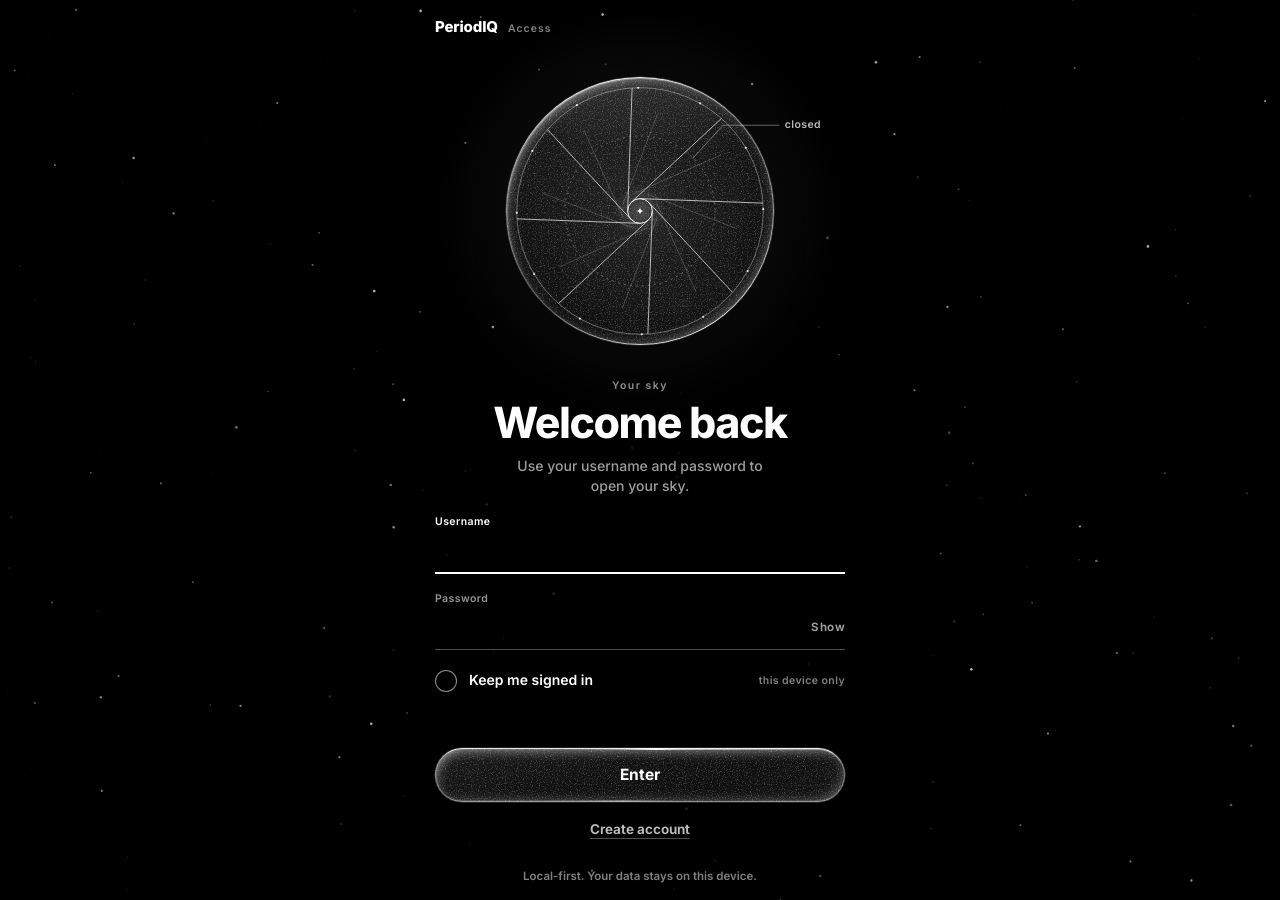
==== android/frontend/index.html @ 70ebf3ef "chore: PeriodIQ 3.0.8 clean source layout" ====
<!doctype html>
<html lang="en" data-theme="dark"><head><meta charset="utf-8">
<meta name="viewport" content="width=device-width,initial-scale=1,viewport-fit=cover">
<title>PeriodIQ</title>
<link rel="stylesheet" href="css/fonts.css">
<link rel="stylesheet" href="css/base.css">
<link rel="stylesheet" href="css/today.css">
<link rel="stylesheet" href="css/calendar.css">
<link rel="stylesheet" href="css/history.css">
<link rel="stylesheet" href="css/insights.css">
<link rel="stylesheet" href="css/you.css"><link rel="stylesheet" href="css/you.data.css"><link rel="stylesheet" href="css/journal.css"><link rel="stylesheet" href="css/auth.css"><link rel="stylesheet" href="css/shell.css"></head><body>
<div id="app-titlebar" aria-hidden="true"></div>
<div id="app">
<section class="page" id="pg-today">
<canvas id="sky"></canvas>
<div class="pgi"><main>
<header><div class="brand"><b>PeriodIQ</b><small id="hsub"></small></div>
</header>
<h1 id="ttl" class="rl"></h1><div id="sub" class="rl"></div>
<div id="stage"><canvas id="back"></canvas><div id="nw" class="rl"></div><canvas id="front"></canvas>
<button id="tap" aria-label="Switch between cycle day and days until next period"></button>
<button id="home" class="chip glass">Back to today</button></div>
<button id="sw" class="sw glass" aria-label="Switch between cycle day and days until period"><i class="thumb"></i><span>Cycle day</span><span>Until period</span></button>
<div class="chips" id="chips" role="group" aria-label="Highlight a segment on the ring"></div>
<section class="grid">
<article class="card glass" id="k1" data-u><h2 id="c1t"></h2><div class="s" id="c1s"></div><div class="ticks" id="tk"></div><div class="tl"><span>Today</span><span id="c1e"></span></div><div class="src">One tick = one day · estimated window from the prediction service</div></article>
<article class="card glass" id="k2" data-d><h2 id="c2t"></h2><div class="s" id="c2s"></div><div class="fw" id="fw"></div><div class="src">Filled = passed · dashed = still to come · ring = ovulation</div></article>
<article class="card glass" id="k3"><h2 id="c3t"></h2><div class="s" id="c3s"></div><div id="hist"></div><div class="src">Start date · length in days · * estimated · + still open</div></article>
</section><p class="eb" style="text-align:center;margin:26px 0 0;opacity:.4">Tap a star on the ring to open that day in Calendar</p></main>

</div></section>
<section class="page" id="pg-cal">
<canvas id="sky"></canvas>
<div class="pgi"><main>
<header><div class="brand"><b>PeriodIQ</b><small>Calendar</small></div>
<button class="gh jrn" id="jrn" type="button">Journal</button>
</header>
<div id="mh"><div class="mtop"><span class="eb">Cycle calendar</span>
<div class="nv"><button class="tdy glass hide" id="tdy">Today</button><button class="ib glass" id="pv" aria-label="Previous month"><svg viewBox="0 0 24 24" fill="none" stroke="currentColor" stroke-width="1.8" stroke-linecap="round" stroke-linejoin="round"><path d="M14.5 6l-6 6 6 6"/></svg></button><button class="ib glass" id="nx" aria-label="Next month"><svg viewBox="0 0 24 24" fill="none" stroke="currentColor" stroke-width="1.8" stroke-linecap="round" stroke-linejoin="round"><path d="M9.5 6l6 6-6 6"/></svg></button></div></div><h1 id="mt" class="rl"></h1></div>
<div id="wk"><span>S</span><span>M</span><span>T</span><span>W</span><span>T</span><span>F</span><span>S</span></div>
<div id="cal" aria-label="Month calendar. Swipe left or right to change month."></div>
<div class="lgd" id="lgd"><span data-k="p"><i class="mk p"></i>Period</span><span data-k="d"><i class="mk d"></i>Predicted</span><span data-k="o"><i class="mk o"></i>Ovulation</span><span data-k="f"><i class="mk f"></i>Fertile</span><span data-k="l"><i class="mk l"></i>Less certain</span><button class="ql glass" id="ql">Log today</button></div>
<p class="unm" id="unm"></p>
<div class="dpw" id="dpw"><section class="dp glass" id="dp" aria-live="polite"><div class="dpi">
<div class="dh"><div style="min-width:0"><span class="eb" id="dd"></span><h2 id="dt" class="rl"></h2><div class="dsub rl" id="ds"></div></div><button class="x" id="dx" aria-label="Close details"><svg viewBox="0 0 24 24"><path d="M6 6l12 12M18 6L6 18"/></svg></button></div>
<div class="sts"><div class="s"><div class="rl" id="s1"></div></div><div class="s"><div class="rl" id="s2"></div></div><div class="s"><div class="rl" id="s3"></div></div></div>
<div class="gx on" id="bxw"><div class="gxi"><div class="lq" id="lq"><div class="dth"><span class="eb">Period boundary</span><span class="eb gc">Marks cycle start / end</span></div><div class="q" id="lqt"></div>
<div class="rowb"><button class="pb" id="bs" aria-pressed="false">Mark start</button><button class="pb" id="be" aria-pressed="false">Mark end</button><button class="pb" id="bc">Clear day</button></div>
<div class="bxs" id="bxs"></div><button class="tx" id="brm">Remove this whole period</button><div class="say" id="bxm"></div></div></div></div>
<div class="dtl" id="dtl"><div class="dth"><span class="eb">Daily details</span><span class="eb gc" id="gcode"></span></div>
<div class="gx" id="gate"><div class="gxi"><div class="gw"><canvas id="gt" aria-hidden="true"></canvas><div class="gtx"><b id="gh"></b><span id="gs"></span></div></div></div></div>
<div class="gx" id="rg"><div class="gxi">
<div class="rd"><div class="eb">Flow · 1 to 10</div><div class="rh"><b id="fv">Medium</b><small id="fc">4 of 10</small></div><canvas id="rf" aria-label="Flow level ruler, 1 to 10. Drag to set."></canvas></div>
<div class="rd"><div class="prow"><div><div class="eb">Pain</div><div class="rh"><b id="pn">–</b><small id="pc">No pain</small></div></div><button class="pb" id="pt" aria-pressed="false">Has pain</button></div>
<div class="gx" id="pgx"><div class="gxi"><canvas id="rp" aria-label="Pain level ruler, 1 to 10. Drag to set."></canvas></div></div></div>
<div class="rd"><div class="eb">Mood · 1 to 10 · higher is brighter</div><div class="rh"><b id="mv">—</b><small id="mc">Not set yet</small></div><canvas id="rm" aria-label="Mood ruler, 1 to 10, higher is better. Drag to set."></canvas></div>
<div class="rd"><div class="eb">Note · stays on this device · never exported</div><div class="nt" id="ntw"><textarea id="nt" maxlength="300" rows="3" placeholder="A few words about today…" aria-label="Mood note, up to 300 characters"></textarea><canvas id="nc" aria-hidden="true"></canvas></div></div>
<div class="say" id="sv">Pick a mood to save this day.</div></div></div>
</div>
</div></section></div>
</main>


</div></section>
<section class="page" id="pg-hist">
<canvas id="sky"></canvas><div class="fog t"></div><div class="fog b"></div>
<div class="pgi"><main id="main">
<header><div class="brand"><b>PeriodIQ</b><small>Memory</small></div>
</header>
<div id="top"><h1 class="rv">History</h1><p class="rv" id="hsubt" style="--d:.15s"></p></div>
<div id="list"></div>
<div class="cyc" id="cyc"><button class="ch rv" aria-expanded="false" aria-controls="cyp"><span class="ico glass"><canvas id="ci"></canvas></span><span class="ct"><span class="eb">Cycle lengths</span><span class="cv">No complete cycle yet</span></span><span class="pl"></span></button>
<div class="dt" id="cyp"><div class="gp glass"><div class="gi">
<div class="ln" style="--k:0"><div class="eb" style="margin-bottom:6px">Same day, every cycle</div><canvas id="cs" aria-label="Cycle lengths, one bar per closed cycle"></canvas></div>
<div class="ln" style="--k:1"><div class="cr"><b id="cd">Day —</b><span id="cp">Every cycle closes here</span></div><p class="mut">Drag across to compare one day in all three cycles. Tap a date to jump to that record.</p></div>
</div></div></div></div>
<p class="end">PeriodIQ · one tick = one day</p>
</main>

</div></section>
<section class="page" id="pg-ins">
<canvas id="sky"></canvas>
<div class="pgi"><main>
<header><div class="brand"><b>PeriodIQ</b><small>Insights</small></div>
</header>

<section id="hero">
<div class="eb" id="obs">Observation log</div>
<div id="orbit"><canvas id="hb"></canvas><div id="big">—</div><canvas id="hf"></canvas><div class="glass orb" id="orb"></div></div>
<div class="cap"><b>days</b><span id="capt"></span></div>
<h1 class="rv" id="h1t"></h1>
<p class="lede rv" id="h1s" style="--d:.1s"></p>
<p class="key rv" id="h1k" style="--d:.2s"></p>
</section>

<section><div class="eb rv">Six readings</div><h2 class="rv">What the sky has recorded</h2>
<div id="six"><svg aria-hidden="true"><path class="base" id="p0"/><path class="prog" id="p1"/><circle id="hd" r="3.6"/></svg></div></section>

<section><div class="eb rv" id="cet"></div><h2 class="rv" id="cht"></h2>
<p class="lede rv" style="--d:.1s">Drag across the sky to observe each cycle close.</p>
<div id="cw" class="glass"><canvas id="chart" role="img" aria-label="Cycle length trend, one point per closed cycle"></canvas>
<div id="tip" class="glass tip"><div class="t1 rl" id="t1"></div><div class="t2 rl" id="t2"></div></div></div>
<div id="cap" class="rl" aria-live="polite"></div></section>

<section><div class="eb rv">Next observation</div><h2 class="rv" id="nxt"></h2>
<p class="lede rv" id="nxl" style="--d:.1s"></p>
<div id="ns" class="rv"><div class="mkr"><span id="mkt"></span><i></i></div><div class="tk" id="ntk"></div><div class="nl"><span id="nl1"></span><span id="nl2"></span></div></div>
<p class="src" id="srct"></p></section>
<section id="x-forecast" data-fc-mode="backtest" aria-labelledby="x-fc-title">
<div class="x-fc-l">
<p class="eb">Forecast check · <b data-fc="mode">Backtest</b> · <b data-fc="scored"></b> scored</p>
<h2 id="x-fc-title">How the shape lands.</h2>
<p class="lede">Every past forecast, replayed against the day that cycle actually began.</p>
<div class="x-fc-miss"><b data-fc="median-error"></b><small>Median miss · days</small></div>
<div class="x-fc-trust"><small>Trust in the next date</small><b data-fc="confidence"></b><span data-fc="confidence-reason"></span></div>
</div>
<div class="x-fc-r">
<div class="x-fc-stage">
<p class="x-fc-aim"><small>Forecast start</small><b data-fc="next-date"></b><span data-fc="next-window"></span></p>
<div class="x-fc-field">
<div class="x-fc-art" aria-hidden="true">
<i class="x-fc-ring" data-days="7"></i><i class="x-fc-ring" data-days="5"></i><i class="x-fc-ring" data-days="3"></i><i class="x-fc-ring" data-days="1"></i>
<i class="x-fc-axis"></i><i class="x-fc-ret"></i>
<b class="x-fc-tag" data-days="1">±1</b><b class="x-fc-tag" data-days="3">±3</b><b class="x-fc-tag" data-days="5">±5</b><b class="x-fc-tag" data-days="7">±7</b>
<span class="x-fc-s">← Actual earlier</span><span class="x-fc-s">Actual later →</span>
<svg class="x-fc-star" viewBox="-13 -13 26 26"><path d="M0-12Q1.3-1.3 12 0 1.3 1.3 0 12-1.3 1.3-12 0-1.3-1.3 0-12Z"/></svg>
<div class="x-fc-errs" data-fc="errors"></div>
</div>
<p class="x-fc-empty" data-fc="empty" hidden><b>No scored forecasts yet</b><span>A forecast is scored once the cycle it predicted has begun.</span></p>
</div>
</div>
<ol class="x-fc-ladder">
<li class="x-fc-h" data-fc="horizon" data-days="1" tabindex="0"><span class="x-fc-w">±1 day</span><span class="x-fc-c"><b data-fc="hit"></b><i>of</i><span data-fc="scored"></span></span><em data-fc="status"></em></li>
<li class="x-fc-h" data-fc="horizon" data-days="3" tabindex="0"><span class="x-fc-w">±3 days</span><span class="x-fc-c"><b data-fc="hit"></b><i>of</i><span data-fc="scored"></span></span><em data-fc="status"></em></li>
<li class="x-fc-h" data-fc="horizon" data-days="5" tabindex="0"><span class="x-fc-w">±5 days</span><span class="x-fc-c"><b data-fc="hit"></b><i>of</i><span data-fc="scored"></span></span><em data-fc="status"></em></li>
<li class="x-fc-h" data-fc="horizon" data-days="7" tabindex="0"><span class="x-fc-w">±7 days</span><span class="x-fc-c"><b data-fc="hit"></b><i>of</i><span data-fc="scored"></span></span><em data-fc="status"></em></li>
</ol>
</div>
</section>
</main>


</div></section>
<section class="page" id="pg-you">
<canvas id="sky"></canvas>
<div class="pgi"><main>
<header><div class="brand"><b>PeriodIQ</b><small>You</small></div></header>
<div id="stage">
<div class="pf" id="pf">
<button id="av" class="glass" aria-label="Avatar"><canvas id="avc"></canvas></button>
<h1 id="nm">No nickname</h1><div id="sbt">Nothing recorded yet</div>
<button id="ebtn" class="glass">Edit Profile</button>
<div class="ed" id="ed"><div class="edi">
<div class="fld"><label for="nin">Nickname <span id="ncnt">0 / 24</span></label><input id="nin" placeholder="Your nickname" maxlength="24" autocomplete="off" aria-describedby="ncnt"></div>
<div class="rowb"><button class="pb" id="rav">Reset avatar</button><button class="pb solid" id="sav">Save</button></div>
</div></div></div>

<div class="sat glass" data-i="0"><button class="face" aria-expanded="false" aria-label="Appearance"><svg viewBox="0 0 24 24"><circle cx="12" cy="12" r="8"/><path d="M12 4a8 8 0 0 1 0 16z" fill="currentColor"/></svg><span class="tt">Appearance</span><span class="fs">Dark</span></button>
<div class="bd" inert><div class="bh"><div><span class="eb">Zone 01</span><h2>Appearance</h2><div class="cur">Current: <span class="fsv">Dark</span></div></div><button class="x" aria-label="Close"><svg viewBox="0 0 24 24"><path d="M6 6l12 12M18 6L6 18"/></svg></button></div>
<div class="sc"><div class="orbs rvl" style="--k:0">
<button class="bo" data-ap="light" aria-pressed="false"><svg viewBox="0 0 24 24"><circle cx="12" cy="12" r="4.2"/><path d="M12 2.8v2.4M12 18.8v2.4M2.8 12h2.4M18.8 12h2.4M5.5 5.5l1.7 1.7M16.8 16.8l1.7 1.7M5.5 18.5l1.7-1.7M16.8 7.2l1.7-1.7"/></svg>Light</button>
<button class="bo" data-ap="dark" aria-pressed="true"><svg viewBox="0 0 24 24"><path d="M20 14.5A8.5 8.5 0 0 1 9.5 4a8.5 8.5 0 1 0 10.5 10.5z"/></svg>Dark</button>
<button class="bo" data-ap="system" aria-pressed="false"><svg viewBox="0 0 24 24"><circle cx="12" cy="12" r="8"/><path d="M12 4a8 8 0 0 1 0 16z" fill="currentColor"/></svg>System</button></div>
<p class="hint rvl" style="--k:1">Touch a body and the new theme spreads outward from it like light. System follows your device.</p></div></div></div>

<div class="sat glass" data-i="1"><button class="face" aria-expanded="false" aria-label="Notifications"><svg viewBox="0 0 24 24"><path d="M6 17h12l-1.5-2v-4a4.5 4.5 0 0 0-9 0v4zM10 20a2 2 0 0 0 4 0"/></svg><span class="tt">Notifications</span><span class="fs">Off</span></button>
<div class="bd" inert><div class="bh"><div><span class="eb">Zone 02</span><h2>Notifications</h2><div class="cur">Current: <span class="fsv">Off</span></div></div><button class="x" aria-label="Close"><svg viewBox="0 0 24 24"><path d="M6 6l12 12M18 6L6 18"/></svg></button></div>
<div class="sc"><div class="rvl" style="--k:0"><button class="bigsw" id="nmain" role="switch" aria-checked="false"><span class="trk"><i class="kn"><svg viewBox="-12 -12 24 24"><path d="M0-10Q0 0 10 0Q0 0 0 10Q0 0-10 0Q0 0 0-10Z" fill="currentColor"/></svg></i></span><span><b id="nlab">Off</b><span>Reminders are on this device only</span></span></button></div>
<div id="nz" class="off">
<div class="blk rvl" style="--k:1"><div class="eb">Period reminders</div>
<button class="orow" id="s-adv" role="switch" aria-checked="false" data-k="reminder_advance"><span class="lbl"><b>Ahead of your period</b><small>A heads-up before it arrives</small></span><span class="tk2"><i></i></span></button>
<div class="gx" id="dgx"><div class="gxi"><div class="orb5" id="orb5" role="radiogroup" aria-label="Days before your period"><i class="pl2" aria-hidden="true"></i><button role="radio" aria-checked="false" data-d="1" aria-label="1 day before">1</button><button role="radio" aria-checked="false" data-d="2" aria-label="2 days before">2</button><button role="radio" aria-checked="true" data-d="3" aria-label="3 days before">3</button><button role="radio" aria-checked="false" data-d="5" aria-label="5 days before">5</button><button role="radio" aria-checked="false" data-d="7" aria-label="7 days before">7</button></div><div class="cap" id="dcap">days before</div></div></div>
<button class="orow" id="s-day" role="switch" aria-checked="false" data-k="reminder_on_day"><span class="lbl"><b>On the day</b><small>When your period is due</small></span><span class="tk2"><i></i></span></button>
<button class="orow" id="s-over" role="switch" aria-checked="false" data-k="reminder_overdue"><span class="lbl"><b>Overdue reminder</b><small>If it has not started by then</small></span><span class="tk2"><i></i></span></button></div>
<div class="blk rvl" style="--k:2"><div class="eb">Daily fill</div>
<button class="orow" id="s-fill" role="switch" aria-checked="false" data-k="reminder_daily_fill"><span class="lbl"><b>Daily fill</b><small>A nudge to log your day</small></span><span class="tk2"><i></i></span></button></div>
<div class="blk rvl" style="--k:3"><div class="eb">Time of day</div>
<div class="dials"><div class="dl" id="dlw1"><canvas id="dl1" role="slider" tabindex="0" aria-label="Period reminders time" aria-valuemin="0" aria-valuemax="23" aria-valuenow="9" aria-valuetext="9:00 AM"></canvas><div class="dcap"><b>Period reminders</b><small id="dv1">9:00 AM</small></div></div>
<div class="dl" id="dlw2"><canvas id="dl2" role="slider" tabindex="0" aria-label="Daily fill time" aria-valuemin="0" aria-valuemax="23" aria-valuenow="21" aria-valuetext="9:00 PM"></canvas><div class="dcap"><b>Daily fill</b><small id="dv2">9:00 PM</small></div></div></div></div></div>
<p class="hint rvl" style="--k:4">Drag a planet around its ring, or focus a dial and use the arrow keys. Reminders are on this device only.</p><div class="say" id="nsay"></div></div></div></div>

<div class="sat glass" data-i="2"><button class="face" aria-expanded="false" aria-label="Data Management"><svg viewBox="0 0 24 24"><ellipse cx="12" cy="6" rx="7" ry="3"/><path d="M5 6v6c0 1.7 3 3 7 3s7-1.3 7-3V6M5 12v6c0 1.7 3 3 7 3s7-1.3 7-3v-6"/></svg><span class="tt">Data Management</span><span class="fs">Export / Import</span></button>
<div class="bd" inert><div class="bh"><div><span class="eb">Zone 03</span><h2>Data</h2><div class="cur">Current: Export / Import</div></div><button class="x" aria-label="Close"><svg viewBox="0 0 24 24"><path d="M6 6l12 12M18 6L6 18"/></svg></button></div>
<div class="sc"><div class="loc rvl" style="--k:0"><svg viewBox="0 0 24 24"><rect x="6.5" y="2.5" width="11" height="19" rx="3"/><path d="M10.5 18.5h3"/></svg><div><b>Notes stay here</b><span>Mood notes stay on this device; exports do not carry them.</span></div></div>
<div class="blk rvl" style="--k:1"><div class="eb">Export</div>
<div class="xrow"><button class="xb" id="ex-json"><b>JSON backup</b><span>Cycles, predictions, model, daily details</span></button><button class="xb" id="ex-csv"><b>CSV cycles</b><span>period_start, period_end</span></button></div>
<div class="pr" id="exr"></div><div class="say" id="exs" role="status"></div></div>
<div class="blk rvl" style="--k:2"><div class="eb">Import</div>
<div class="imp" id="imp" data-st="0"><canvas id="air" aria-hidden="true"></canvas>
<div class="gx on" id="ip0"><div class="gxi"><button class="pb" id="imp-go">Import</button><p class="hint">Importing replaces what is on this device. It cannot be undone.</p></div></div>
<div class="gx" id="ip1"><div class="gxi"><div class="rowb" role="group" aria-label="Import format"><button class="pb fmt" data-fmt="json"><b>JSON</b><small>Full backup</small></button><button class="pb fmt" data-fmt="csv"><b>CSV</b><small>Cycles only</small></button></div><button class="gh" id="imp-x1">Cancel</button></div></div>
<div class="gx" id="ip2"><div class="gxi"><button class="pb" id="imp-file">Choose file</button><div class="fline" id="fline">No file chosen</div><div class="rowb"><button class="pb solid" id="imp-ok" aria-disabled="true">Confirm Import</button><button class="gh" id="imp-back">Back</button></div></div></div>
<input type="file" id="fi" hidden>
<div class="gx" id="ipa"><div class="gxi"><div class="ano" id="imano"></div><div class="rowb"><button class="pb solid" id="imp-any">Import anyway</button><button class="gh" id="imp-x2">Cancel</button></div></div></div>
<div class="gx" id="ipr"><div class="gxi"><div class="echo" id="echo"><div><b id="e1">0</b><span>Cycles</span></div><div><b id="e2">0</b><span>Predictions</span></div><div><b id="e3">0</b><span>Daily records</span></div></div></div></div>
<div class="say" id="ims" role="status"></div></div></div></div></div></div>

<div class="sat glass" data-i="3"><button class="face" aria-expanded="false" aria-label="Privacy and Login"><svg viewBox="0 0 24 24"><rect x="5" y="11" width="14" height="9.5" rx="2.5"/><path d="M8 11V8a4 4 0 0 1 8 0v3"/></svg><span class="tt">Privacy &amp; Login</span><span class="fs">Keep signed in · Password<br>Delete account</span></button>
<div class="bd" inert><div class="bh"><div><span class="eb">Zone 04</span><h2>Privacy</h2><div class="cur">Keep me signed in · Password · Delete account</div></div><button class="x" aria-label="Close"><svg viewBox="0 0 24 24"><path d="M6 6l12 12M18 6L6 18"/></svg></button></div>
<div class="sc"><div class="blk rvl" style="--k:0;margin-top:6px"><button class="orow" id="al" role="switch" aria-checked="false"><span class="lbl"><b>Keep me signed in</b><small>Needs your password to turn on</small></span><span class="tk2"><i></i></span></button>
<p class="hint">Stays in a local slot on this device. Logging out, changing your password or deleting your account clears it.</p></div>
<div class="blk rvl" style="--k:1"><div class="rowb"><button class="pb" id="pwb">Change password</button><button class="pb" id="lo">Log out</button></div><div class="say" id="prs" role="status"></div></div>
<div class="blk rvl" style="--k:2"><div class="eb">Danger zone</div><button class="dg" id="del">Delete account</button><p class="hint">Two steps: hold to erase, then confirm with your password.</p></div></div></div></div>

<div class="sat glass" data-i="4"><button class="face" aria-expanded="false" aria-label="About"><svg viewBox="0 0 24 24"><circle cx="12" cy="12" r="8.5"/><path d="M12 11v5M12 8v.01"/></svg><span class="tt">About</span><span class="fs">Version &amp; Licenses</span></button>
<div class="bd" inert><div class="bh"><div><span class="eb">Zone 05</span><h2>About</h2><div class="cur">Version &amp; Licenses</div></div><button class="x" aria-label="Close"><svg viewBox="0 0 24 24"><path d="M6 6l12 12M18 6L6 18"/></svg></button></div>
<div class="sc ab"><div class="rvl" style="--k:0"><div class="big" id="aver">—</div><div class="eb" style="margin-top:8px" id="avlab">Version unavailable</div></div>
<div class="blk rvl" style="--k:1"><div class="eb">Licenses</div><p>PeriodIQ © 2026. Set in Inter, SIL Open Font License 1.1. No third-party trackers or advertising SDKs.</p></div>
<div class="blk rvl" style="--k:2"><div class="eb">Privacy policy</div><p>PeriodIQ is local-first. Your cycle data lives only on this device and is never uploaded, sold or used for ads. Remove it any time under Privacy &amp; Login.</p></div></div></div></div>
<div class="dlg" id="dlg" inert aria-hidden="true" role="dialog" aria-modal="true" aria-labelledby="dh"><canvas id="dgc" aria-hidden="true"></canvas><div class="dgi"><span class="eb" id="dstep"></span><h3 id="dh"></h3><p id="dmsg"></p><div class="ano" id="dano"></div>
<div class="sec" id="sec"><canvas id="secc" aria-hidden="true"></canvas><input id="secin" type="password" maxlength="64" autocomplete="off" autocapitalize="off" spellcheck="false" enterkeyhint="go" aria-label="Password" aria-describedby="derr"></div><div class="hint demo" id="demo"></div><div class="say" id="derr" role="alert"></div>
<button class="hold" id="hold" aria-label="Hold to erase everything"><span class="a">Hold to erase</span><i></i><span class="b">Hold to erase</span></button>
<div class="dact"><button class="pb solid" id="dok">Confirm</button><button class="gh" id="dno">Cancel</button></div></div></div>
</div></main>

</div></section>
<section class="page" id="pg-journal">
<canvas id="jsky" aria-hidden="true"></canvas>
<div class="pgi"><main>
<header class="jhd">
  <div class="brand"><b>PeriodIQ</b><small>Journal</small></div>
  <button class="x" id="jback" aria-label="Back to Calendar"><svg viewBox="0 0 24 24"><path d="M15 5l-7 7 7 7"/></svg></button>
</header>
<div class="jhero">
  <span class="eb">Memory</span>
  <h1>Journal</h1>
  <p id="jmeta"></p>
</div>
<div id="jtoday"></div>
<div id="jlist"></div>
<p id="jempty"></p>
</main></div>
</section>
</div>
<section id="pg-auth" aria-hidden="true">
<canvas id="asky" aria-hidden="true"></canvas>
<div class="auth-wrap">
  <header class="auth-hd">
    <div class="brand"><b>PeriodIQ</b><small>Access</small></div>
  </header>
  <div class="auth-card glass" id="auth-card">
    <span class="eb">Your sky</span>
    <h1 id="auth-title">Welcome back</h1>
    <p id="auth-sub"></p>
    <div id="auth-form"></div>
    <p id="auth-msg" role="alert"></p>
  </div>
  <p class="auth-foot">Local-first. Your data stays on this device.</p>
</div>
</section>
<canvas id="fx"></canvas>
<nav class="dock glass" id="dock" style="--i:0"><i class="pill"></i>
<button class="tb" aria-current="page"><svg viewBox="0 0 24 24" width="22" height="22"><circle cx="12" cy="12" r="4"/><path d="M12 2.5v3M12 18.5v3M2.5 12h3M18.5 12h3"/></svg>Today<i class="nb"></i></button>
<button class="tb"><svg viewBox="0 0 24 24" width="22" height="22"><rect x="4" y="5" width="16" height="15" rx="3"/><path d="M4 10h16M9 3v4M15 3v4"/></svg>Calendar<i class="nb"></i></button>
<button class="tb"><svg viewBox="0 0 24 24" width="22" height="22"><circle cx="12" cy="12" r="8.5"/><path d="M12 7v5l3 2"/></svg>History<i class="nb"></i></button>
<button class="tb"><svg viewBox="0 0 24 24" width="22" height="22"><path d="M5 19v-8M12 19V5M19 19v-6"/></svg>Insights<i class="nb"></i></button>
<button class="tb"><svg viewBox="0 0 24 24" width="22" height="22"><circle cx="12" cy="9" r="3.5"/><path d="M5 20c1-4 4-5.5 7-5.5s6 1.5 7 5.5"/></svg>You<i class="nb"></i></button></nav>
<!-- 依赖序：core/* → pages/*.helpers → pages/*.js → main.js -->
<!-- 依赖序（自上而下，改动须同步本注释）：state→fx→edit→app→core→platform→词典(zh-CN/en/es)→i18n→errors→mock→transport→hydrate→api.auth→api.domain→api.mock→api.surface→pages.helpers→pages.main→pages.journal→pages.auth→shell.desktop→main -->
<script src="js/core/state.js"></script>
<script src="js/core/fx.js"></script>
<script src="js/core/edit.js"></script>
<script src="js/core/app.js"></script>
<script src="js/core.js"></script>
<script src="js/core/platform.js"></script>
<script src="js/i18n/zh-CN.js"></script>
<script src="js/i18n/en.js"></script>
<script src="js/i18n/es.js"></script>
<script src="js/core/i18n.js"></script>
<script src="js/core/errors.js"></script>
<script src="js/core/mock.js"></script>
<script src="js/core/transport.js"></script>
<script src="js/core/hydrate.js"></script>
<script src="js/core/api.auth.js"></script>
<script src="js/core/api.domain.js"></script>
<script src="js/core/api.mock.js"></script>
<script src="js/core/api.surface.js"></script>
<script src="js/pages/today.ring.js"></script>
<script src="js/pages/today.js"></script>
<script src="js/pages/calendar.grid.js"></script>
<script src="js/pages/calendar.detail.js"></script>
<script src="js/pages/calendar.js"></script>
<script src="js/pages/history.js"></script>
<script src="js/pages/insights.chart.js"></script>
<script src="js/pages/insights.js"></script>
<script src="js/pages/you.settings.js"></script>
<script src="js/pages/you.transfer.js"></script>
<script src="js/pages/you.dialog.js"></script>
<script src="js/pages/you.scene.js"></script>
<script src="js/pages/you.js"></script>
<script src="js/pages/journal.js"></script>
<script src="js/pages/auth.js"></script>
<script src="js/shell/desktop.js"></script>
<script src="js/main.js"></script></body></html>
---- android/frontend/css/fonts.css ----
/* Inter subsets, local only (TP-3). Source: Google Fonts CSS2 (Inter v20),
   latin + latin-ext, normal + italic; unicode-range kept verbatim.
   License: SIL OFL 1.1 (frontend/fonts/README.md). src points at local woff2;
   the local-source function is intentionally omitted so every machine renders the same. */
@font-face{
  font-family:'Inter';
  font-style:normal;
  font-weight:100 900;
  font-display:swap;
  src:url('../fonts/Inter-var-latin.woff2') format('woff2');
  unicode-range:U+0000-00FF,U+0131,U+0152-0153,U+02BB-02BC,U+02C6,U+02DA,U+02DC,U+0304,U+0308,U+0329,U+2000-206F,U+20AC,U+2122,U+2191,U+2193,U+2212,U+2215,U+FEFF,U+FFFD;
}
@font-face{
  font-family:'Inter';
  font-style:normal;
  font-weight:100 900;
  font-display:swap;
  src:url('../fonts/Inter-var-latin-ext.woff2') format('woff2');
  unicode-range:U+0100-02BA,U+02BD-02C5,U+02C7-02CC,U+02CE-02D7,U+02DD-02FF,U+0304,U+0308,U+0329,U+1D00-1DBF,U+1E00-1E9F,U+1EF2-1EFF,U+2020,U+20A0-20AB,U+20AD-20C0,U+2113,U+2C60-2C7F,U+A720-A7FF;
}
@font-face{
  font-family:'Inter';
  font-style:italic;
  font-weight:100 900;
  font-display:swap;
  src:url('../fonts/Inter-italic-var-latin.woff2') format('woff2');
  unicode-range:U+0000-00FF,U+0131,U+0152-0153,U+02BB-02BC,U+02C6,U+02DA,U+02DC,U+0304,U+0308,U+0329,U+2000-206F,U+20AC,U+2122,U+2191,U+2193,U+2212,U+2215,U+FEFF,U+FFFD;
}
@font-face{
  font-family:'Inter';
  font-style:italic;
  font-weight:100 900;
  font-display:swap;
  src:url('../fonts/Inter-italic-var-latin-ext.woff2') format('woff2');
  unicode-range:U+0100-02BA,U+02BD-02C5,U+02C7-02CC,U+02CE-02D7,U+02DD-02FF,U+0304,U+0308,U+0329,U+1D00-1DBF,U+1E00-1E9F,U+1EF2-1EFF,U+2020,U+20A0-20AB,U+20AD-20C0,U+2113,U+2C60-2C7F,U+A720-A7FF;
}
---- android/frontend/css/base.css ----
:root{--m:0;--mo:0;--sq:1;--hp:0;--ink:255,255,255;--bg:0,0,0;--hl:255,255,255;--sh:0,0,0;--gl:.03;--ds:.55;--e:cubic-bezier(.2,.9,.1,1);--grain:url("data:image/svg+xml,%3Csvg xmlns='http://www.w3.org/2000/svg' width='180' height='180'%3E%3Cfilter id='n' x='0' y='0' width='100%25' height='100%25'%3E%3CfeTurbulence type='fractalNoise' baseFrequency='.85' numOctaves='2' stitchTiles='stitch'/%3E%3CfeColorMatrix values='0 0 0 0 1 0 0 0 0 1 0 0 0 0 1 0 0 0 .75 -.38'/%3E%3C/filter%3E%3Crect width='180' height='180' filter='url(%23n)'/%3E%3C/svg%3E")}
:root{
  --sai-top:var(--piq-inset-top,env(safe-area-inset-top,0px));
  --sai-right:var(--piq-inset-right,env(safe-area-inset-right,0px));
  --sai-bottom:var(--piq-inset-bottom,env(safe-area-inset-bottom,0px));
  --sai-left:var(--piq-inset-left,env(safe-area-inset-left,0px));
}
[data-theme=light]{--ink:0,0,0;--bg:255,255,255;--gl:.04;--ds:.2;--grain:url("data:image/svg+xml,%3Csvg xmlns='http://www.w3.org/2000/svg' width='180' height='180'%3E%3Cfilter id='n' x='0' y='0' width='100%25' height='100%25'%3E%3CfeTurbulence type='fractalNoise' baseFrequency='.85' numOctaves='2' stitchTiles='stitch'/%3E%3CfeColorMatrix values='0 0 0 0 0 0 0 0 0 0 0 0 0 0 0 0 0 0 .55 -.28'/%3E%3C/filter%3E%3Crect width='180' height='180' filter='url(%23n)'/%3E%3C/svg%3E")}
*{box-sizing:border-box;-webkit-tap-highlight-color:transparent}
::view-transition-old(root),::view-transition-new(root){animation:none;mix-blend-mode:normal}
:focus-visible{outline:2px solid rgb(var(--ink));outline-offset:3px}
button{font:inherit;color:inherit}
.glass{position:relative;border-radius:28px;background:linear-gradient(rgba(var(--bg),.08),rgba(var(--bg),.08)),linear-gradient(155deg,rgba(var(--ink),calc(var(--gl) + .035)),rgba(var(--ink),var(--gl)) 42%,rgba(var(--ink),calc(var(--gl) - .01)) 72%,rgba(var(--ink),calc(var(--gl) + .02)));
-webkit-backdrop-filter:blur(5px) saturate(1.7) brightness(1.12);backdrop-filter:blur(5px) saturate(1.7) brightness(1.12);
box-shadow:inset 0 0 0 1px rgba(var(--hl),.1),inset 0 2px 1px -1px rgba(var(--hl),.9),inset 0 -2px 1px -1px rgba(var(--ink),.38),inset 2px 0 1px -1.5px rgba(var(--hl),.45),inset -2px 0 1px -1.5px rgba(var(--hl),.28),inset 6px 7px 12px -7px rgba(var(--hl),.55),inset -6px -7px 12px -7px rgba(var(--hl),.32),inset 0 0 24px rgba(var(--hl),.07),inset 0 -30px 38px -28px rgba(var(--sh),.5),0 26px 50px -26px rgba(var(--sh),var(--ds)),0 0 0 .5px rgba(var(--ink),.28)}
html.lens .glass{backdrop-filter:url(#lens) blur(4px) saturate(1.7) brightness(1.12)}
.glass::before{content:"";position:absolute;inset:0;border-radius:inherit;pointer-events:none;background:radial-gradient(260px circle at var(--px,30%) var(--py,0),rgba(var(--hl),.26),transparent 62%),linear-gradient(180deg,rgba(var(--hl),.11),transparent 26%),var(--grain);background-size:auto,auto,180px}
.glass::after{content:"";position:absolute;inset:0;border-radius:inherit;padding:1.5px;pointer-events:none;background:conic-gradient(from var(--ang,0deg),rgba(var(--ink),.95),rgba(var(--ink),0) 20%,rgba(var(--ink),.34) 50%,rgba(var(--ink),0) 70%,rgba(var(--ink),.95));-webkit-mask:linear-gradient(#000 0 0) content-box,linear-gradient(#000 0 0);-webkit-mask-composite:xor;mask:linear-gradient(#000 0 0) content-box,linear-gradient(#000 0 0);mask-composite:exclude}
.glass>*{position:relative}
html,body{margin:0;background:rgb(var(--bg));color:rgb(var(--ink));font:500 15px/1.4 Inter,-apple-system,"SF Pro Display","Helvetica Neue",Arial,sans-serif;-webkit-font-smoothing:antialiased;text-rendering:geometricPrecision}
.dock{position:fixed;z-index:20;left:50%;transform:translateX(-50%);bottom:max(14px,var(--sai-bottom));width:min(394px,calc(100% - 28px));height:68px;border-radius:34px;display:grid;grid-template-columns:repeat(5,1fr);padding:6px;overflow:hidden}
.tb{border:0;background:none;display:grid;justify-items:center;align-content:center;gap:3px;font-weight:700;font-size:10.5px;opacity:.5;cursor:pointer;transition:opacity .4s;min-height:48px;text-shadow:0 0 14px rgba(var(--bg),.55)}
.tb[aria-current]{opacity:1}
.tb svg{fill:none;stroke:currentColor;stroke-width:1.6;stroke-linecap:round;stroke-linejoin:round}
.pill{position:absolute!important;top:6px;bottom:6px;left:6px;width:calc((100% - 12px)/5);transform:translateX(calc(var(--i,0)*100%));transition:transform .75s var(--e)}
.pill::before{content:"";position:absolute;inset:0;border-radius:28px;background:rgba(var(--ink),.14);box-shadow:inset 0 1px 1px rgba(var(--hl),.6),0 0 0 .5px rgba(var(--ink),.3)}
.pill.mv::before{animation:sq .75s var(--e)} /* squash lives on the inner layer: scaling the pill itself would multiply its translateX and fling it past the dock on far tabs */
@keyframes sq{40%{scale:1.15 .9}}
.tb{position:relative}.nb{position:absolute;top:9px;left:calc(50% + 8px);width:6px;height:6px;border-radius:50%;background:rgb(var(--ink));box-shadow:0 0 9px rgba(var(--ink),.95);transform:scale(0);transition:transform .7s cubic-bezier(.34,1.56,.64,1)}.tb[data-new] .nb{transform:scale(1);animation:nbp 2.4s infinite}@keyframes nbp{50%{box-shadow:0 0 16px rgba(var(--ink),.5)}}
/* body.piq-shell 下由 desktop.js 注入标题栏并绑定 win_* 消息；无 piq-shell 时保持 hidden。 */
#app-titlebar{display:none}
#app{position:relative}.page{position:relative;min-height:100dvh;display:none}.page.cur{display:block}.page.leaving,.page.entering{display:block;position:fixed;left:0;top:0;right:0;bottom:0;min-height:0;overflow:hidden}.page.leaving{z-index:1}.page.entering{z-index:2}
.pgi{position:relative;z-index:1}body.busy .page{pointer-events:none}
#fx{position:fixed;left:0;top:0;width:100%;height:100%;z-index:15;pointer-events:none}
@media(prefers-reduced-motion:reduce){*{transition-duration:.01ms!important;animation-duration:.01ms!important}}
---- android/frontend/css/today.css ----
/* ===== css/today.css =====
 * 1 角色：Today 页版式（首屏环 / 卡片 / chips / dock 留白），只做布局与状态样式，不含业务逻辑。
 * 2 依赖：css/base.css 的变量与 .glass；html/body 的字体栈；安全区变量 --sai-top / --sai-bottom。W1-1R：桌面段读取 css/shell.css 的 --shell-h / --rail-w，以及 js/pages/today.ring.js 写在 #stage 上的 --x-R（环半径，桌面）。
 * 3 契约：`#pg-today main` 的 padding 消费 var(--sai-top) / calc(112px + var(--sai-bottom))（勿改包裹结构）；
 *          .chips 横向滚动、.card 的展开/收起状态类由 pages/today.js 切换，CSS 只描述状态。
 *          契约引用：frontend/CONTEXT.md §4 状态/API（只读 core.m；沿用既有 id/class，新增仅 x- 前缀：x-nb / x-quiet / x-now）。
 *          改动摘要（B1）：环顶标签独立分层 + 发线引线；首卡日期防孤行；chips 边缘渐隐/吸附滚动/≥44px；补 reduced-motion 分支。
 *          打磨：#sub 引线加端点刻度；x-now 竖线两端渐隐；数字等宽；字体渲染细节。
 *          W1-1R summary: desktop block rewritten (appended after the untouched mobile rules, all under body.piq-shell). Orbit is the hero; the three cards become observation notes (no glass: hairline, node, leader); .grid is a flex column beside the orbit from 960px and an auto-fit row below it under that. Only pseudo-elements added: .card::before (node), .card h2::before (leader); no new classes, ids or keyframes.
 * 4 禁止改动项：不得改 class/id 名；不得引入外链字体或图片；不得在消费点直接写 env(safe-area-inset-*)（必须走 --sai-*）；
 *                不得改 base.css 的共享变量与字体栈。W1-1R：桌面规则只写在 body.piq-shell 之下；不得重命名或隐藏任何既有元素，不改文案与数字。
 */
#pg-today{min-height:100dvh;overflow-x:clip;background:radial-gradient(120% 55% at 50% 22%,rgba(var(--ink),.1),transparent 62%),radial-gradient(70% 40% at 8% 72%,rgba(var(--ink),.05),transparent 60%),rgb(var(--bg));-webkit-font-smoothing:antialiased;text-rendering:optimizeLegibility}
#pg-today #sky{position:fixed;inset:0;width:100%;height:100%;z-index:0;pointer-events:none}
#pg-today main{position:relative;z-index:1;max-width:430px;margin:0 auto;padding:max(10px,var(--sai-top)) 18px calc(112px + var(--sai-bottom))}
#pg-today header{display:flex;justify-content:space-between;align-items:center;height:60px}
#pg-today .brand b{font-weight:800;font-size:19px;letter-spacing:-.03em}
#pg-today .brand small{display:block;font-size:12px;font-weight:600;opacity:.55}
#pg-today .card h2,#pg-today .card .s,#pg-today .sw span{text-shadow:0 0 14px rgba(var(--bg),.55)}
#pg-today .rl{display:grid;position:relative}
#pg-today .rl>.r{grid-area:1/1}
#pg-today .rl>.r.out{grid-area:auto;position:absolute;left:0;top:0;width:100%;pointer-events:none}
#pg-today #nw>.r.out{left:50%;top:50%;width:max-content;translate:-50% -50%}
#pg-today #sub>.r.out{width:calc(100% - 30px)}
/* 环顶标签带：自成一层，永远压在 stage 之上；不与环或中心数字争位 */
#pg-today #ttl{position:relative;z-index:3;font-size:clamp(25px,7.6vw,29px);font-weight:800;letter-spacing:-.04em;line-height:1.05;margin:12px 0 6px;min-height:31px;text-wrap:balance;overflow-wrap:break-word;hyphens:none;text-shadow:0 0 16px rgba(var(--bg),.7)}
#pg-today #sub{position:relative;z-index:3;font-size:13px;font-weight:600;line-height:1.38;opacity:.62;min-height:36px;align-content:start;padding-right:30px;text-wrap:pretty;overflow-wrap:break-word;hyphens:none;text-shadow:0 0 14px rgba(var(--bg),.7)}
#pg-today #sub::after{content:"";display:block;grid-area:2/1;height:6px;margin-top:8px;background:linear-gradient(rgba(var(--ink),.8),rgba(var(--ink),.8)) 0 0/1px 6px no-repeat,linear-gradient(90deg,rgba(var(--ink),.7),rgba(var(--ink),.2) 65%,transparent) 0 5px/100% 1px no-repeat}
#pg-today #stage{position:relative;z-index:1;height:340px;margin:10px -18px 0;touch-action:pan-y;user-select:none;-webkit-user-select:none}
#pg-today #stage canvas{position:absolute;inset:0;width:100%;height:100%}
#pg-today #front{pointer-events:none}
#pg-today #nw{position:absolute;left:50%;top:50%;transform:translate(-50%,-53%);justify-items:center;font-size:min(158px,40.5vw);line-height:1;letter-spacing:-.065em;font-variant-numeric:tabular-nums;pointer-events:none;animation:in_today 1.4s var(--e) both}
#pg-today #nw .r{font-weight:calc(800 - 520*var(--m));color:rgba(var(--ink),calc(1 - var(--m)));-webkit-text-stroke:calc(1.7px*var(--m)) rgb(var(--ink))}
@keyframes in_today{from{opacity:0;filter:blur(18px);scale:.7}}
#pg-today #tap{position:absolute;left:50%;top:50%;width:210px;height:150px;transform:translate(-50%,-55%);border:0;background:none;border-radius:40px;cursor:pointer;z-index:5}
#pg-today #home{position:absolute;right:18px;top:4px;z-index:6;opacity:0;scale:.8;pointer-events:none;transition:.55s var(--e)}
#pg-today #home.on{opacity:1;scale:1;pointer-events:auto}
#pg-today .chip{flex:none;box-sizing:border-box;min-width:44px;min-height:44px;padding:0 17px;border:0;border-radius:99px;display:flex;align-items:center;gap:9px;font-family:inherit;font-weight:700;font-size:13px;line-height:1.2;white-space:nowrap;cursor:pointer;scroll-snap-align:start;scroll-margin-inline:18px;-webkit-tap-highlight-color:transparent;transition:background .4s,color .4s,transform .4s var(--e)}
#pg-today .chip:active{transform:scale(.94)}
#pg-today .chip:focus-visible{outline:1.5px solid rgb(var(--ink));outline-offset:2px}
#pg-today .chip[aria-pressed=true]{background:rgb(var(--ink));color:rgb(var(--bg))}
#pg-today .sw{display:grid;grid-template-columns:1fr 1fr;width:252px;height:54px;margin:2px auto 0;padding:0;border:0;border-radius:99px;font-weight:700;font-size:13px;cursor:pointer}
#pg-today .sw span{display:grid;place-items:center}
#pg-today .sw span:nth-of-type(1){opacity:calc(1 - .5*var(--m))}
#pg-today .sw span:nth-of-type(2){opacity:calc(.5 + .5*var(--m))}
#pg-today .thumb{position:absolute;top:5px;bottom:5px;left:5px;width:calc(50% - 5px);border-radius:99px;background:rgba(var(--ink),.13);box-shadow:inset 0 1px 1px rgba(var(--hl),.6),inset 0 -6px 10px -6px rgba(var(--sh),.4),0 0 0 .5px rgba(var(--ink),.35);transform:translateX(calc(var(--mo)*100%)) scaleX(var(--sq))}
/* chips：渐隐区落在左右 padding 内，静止时首尾标签完整不被遮；滚动时内容滑入渐隐区 */
#pg-today .chips{--fd:24px;position:relative;display:flex;gap:8px;min-height:64px;overflow-x:auto;overflow-y:hidden;margin:10px -18px 0;padding:10px 18px;scrollbar-width:none;scroll-snap-type:x proximity;scroll-padding-inline:18px;overscroll-behavior-x:contain;-webkit-overflow-scrolling:touch;touch-action:pan-x pan-y;-webkit-mask-image:linear-gradient(90deg,transparent 0,#000 var(--fd),#000 calc(100% - var(--fd)),transparent 100%);mask-image:linear-gradient(90deg,transparent 0,#000 var(--fd),#000 calc(100% - var(--fd)),transparent 100%)}
#pg-today .chips::-webkit-scrollbar{display:none}
#pg-today .mk{display:inline-block;background:currentColor;width:10px;height:10px}
#pg-today .chip .mk{flex:none}
#pg-today .m0{border-radius:50%;width:11px;height:11px}
#pg-today .m1{width:12px;height:5px;margin:0;background:radial-gradient(circle,currentColor 1.1px,transparent 1.6px) 0 50%/4px 5px repeat-x}
#pg-today .m2{width:14px;height:14px;clip-path:polygon(50% 0,60% 40%,100% 50%,60% 60%,50% 100%,40% 60%,0 50%,40% 40%)}
#pg-today .m3{border-radius:50%;background:none;border:1.5px dashed currentColor;width:10px;height:10px}
#pg-today .m4{border-radius:50%;width:12px;height:12px;background:radial-gradient(circle,currentColor 2px,transparent 2.5px);box-shadow:inset 0 0 0 1.4px currentColor}
#pg-today .chip.gone{position:absolute;pointer-events:none;margin:0}
#pg-today .grid{display:grid;gap:12px;margin-top:20px}
#pg-today .card{padding:22px 20px 18px;--k:1;transform:scale(calc(.965 + .035*var(--k)));transform-origin:50% 0;translate:0 30px;opacity:0;max-height:640px;transition:translate 1s var(--e),opacity 1s,max-height .9s var(--e),padding .9s var(--e),margin .9s var(--e)}
#pg-today .card.off{max-height:0;padding-top:0;padding-bottom:0;margin-top:-12px;opacity:0!important;overflow:hidden;pointer-events:none}
#pg-today .card.in{translate:0;opacity:1}
#pg-today .card>*{opacity:calc(.6 + .4*var(--k))}
#pg-today .card h2{margin:0 0 5px;min-width:0;font-size:21px;font-weight:800;letter-spacing:-.035em;line-height:1.12;text-wrap:balance;overflow-wrap:break-word;hyphens:none}
#pg-today .s{font-size:12.5px;font-weight:600;line-height:1.4;opacity:.6;margin-bottom:18px;text-wrap:pretty;overflow-wrap:break-word;hyphens:none}
#pg-today .src{margin-top:16px;font-size:10px;font-weight:600;letter-spacing:.12em;text-transform:uppercase;opacity:.4}
#pg-today .ticks{display:flex;gap:3px;align-items:flex-end;height:46px}
#pg-today .t{flex:1;height:42%;border-radius:4px;background:rgba(var(--ink),.22);transition:background .5s,height .6s var(--e)}
#pg-today .t.on{background:rgb(var(--ink));height:62%}
#pg-today .t.z{height:100%;background:rgb(var(--ink))}
#pg-today .tl{display:flex;justify-content:space-between;margin-top:8px;font-size:11.5px;font-weight:700}
#pg-today .fw{display:grid;grid-template-columns:repeat(var(--n,7),1fr);gap:4px;text-align:center}
#pg-today .fw small{display:block;font-size:11px;font-weight:600;opacity:.55;margin-bottom:8px}
#pg-today .fw i{display:grid;place-items:center;width:min(38px,100%);height:auto;aspect-ratio:1;margin:0 auto;border-radius:50%;font:700 13px Inter,sans-serif;box-shadow:inset 0 0 0 1px rgba(var(--ink),.8)}
#pg-today .pa i{background:rgba(var(--ink),.2);box-shadow:inset 0 0 0 1px rgba(var(--ink),.35)}
#pg-today .ov i{background:rgb(var(--ink));color:rgb(var(--bg));animation:pul_today 2.6s infinite}
#pg-today .fu i{border:1px dashed rgba(var(--ink),.8)}
@keyframes pul_today{0%,100%{box-shadow:0 0 0 0 rgba(var(--ink),.5)}60%{box-shadow:0 0 0 12px rgba(var(--ink),0)}}
#pg-today .row{display:grid;grid-template-columns:50px 1fr 30px;align-items:center;gap:10px;height:30px;font-size:11.5px;font-weight:600}
#pg-today .row span{opacity:.55}
#pg-today .row b{font-weight:800;font-size:14px;text-align:right}
#pg-today .trk{position:relative;height:100%;display:flex;align-items:center}
#pg-today .trk::after{content:"";position:absolute;left:var(--avg,90.9%);top:2px;bottom:2px;border-left:1px dashed rgba(var(--ink),.5)}
#pg-today .bar{position:relative;width:100%;height:12px}
#pg-today .bar i,#pg-today .bar u{position:absolute;left:0;top:0;height:100%;border-radius:0 99px 99px 0;transform-origin:left;transform:scaleX(0);transition:transform 1.1s var(--e);transition-delay:calc(var(--i)*110ms)}
#pg-today .bar i{background:rgb(var(--ink));z-index:1}
#pg-today .bar u{box-shadow:inset 0 0 0 1px rgba(var(--ink),.55)}
#pg-today .card.in .bar i,#pg-today .card.in .bar u{transform:none}
#pg-today .ovd i{box-shadow:inset 0 0 0 1px rgba(var(--ink),.95),0 0 0 4px rgba(var(--ink),.16)!important}
#pg-today .eb{font-size:10.5px;font-weight:600;letter-spacing:.14em;text-transform:uppercase}
#pg-today .tl,#pg-today .row b,#pg-today .fw small{font-variant-numeric:tabular-nums}
/* x- 新增：状态与排版辅助（由 today.js 切换，CSS 只描述状态） */
#pg-today .x-nb{white-space:nowrap;font-variant-numeric:tabular-nums;hyphens:none}
#pg-today .card.x-now::after{content:"";position:absolute;left:0;top:20px;bottom:20px;width:2px;border-radius:2px;background:linear-gradient(180deg,transparent,rgb(var(--ink)) 16%,rgb(var(--ink)) 84%,transparent)}
#pg-today .card.x-now h2{font-weight:900}
@media (prefers-reduced-motion:reduce){
#pg-today #nw{animation:none}
#pg-today .ov i{animation:none}
#pg-today .card,#pg-today .chip,#pg-today .t,#pg-today #home{transition:none}
#pg-today .bar i,#pg-today .bar u{transition:none;transition-delay:0s}
#pg-today .chips{scroll-snap-type:none}
}

/* ===== W1-1R Win desktop Today: everything below is scoped to body.piq-shell ===== */
/* One hero: the orbit. Editorial head top-left, orbit centred in the wide zone with the number as its star body, switch and legend on the orbit's axis. The three cards become observation notes in a quiet right column: no glass, a hairline with a node, and a leader pointing back at the orbit. Below 960px everything stacks and the notes follow the orbit. */
body.piq-shell #pg-today{--shell-col:1560px;--x-pad:clamp(20px,2.8vw,40px);--x-gap:clamp(28px,4vw,64px);--x-nw:clamp(236px,24vw,320px);--x-sh:clamp(250px,calc(100dvh - 240px),480px);
background:radial-gradient(52% 50% at calc(var(--rail-w) + (100% - var(--rail-w))*.36) 44%,rgba(var(--ink),.085),transparent 70%),radial-gradient(40% 40% at 92% 96%,rgba(var(--ink),.04),transparent 62%),rgb(var(--bg))}
body.piq-shell #pg-today main{display:grid;grid-template-columns:minmax(0,1fr);grid-template-rows:auto auto auto var(--x-sh) auto auto auto auto;grid-template-areas:"hd" "ttl" "sub" "stage" "sw" "chips" "notes" "hint";max-width:none;margin:0;padding:4px var(--x-pad) 28px}
body.piq-shell #pg-today header{grid-area:hd;height:32px;align-self:center}
body.piq-shell #pg-today #ttl{grid-area:ttl;margin:6px 0 4px;min-height:0;font-size:clamp(27px,3.2vw,44px)}
body.piq-shell #pg-today #sub{grid-area:sub;max-width:44ch;min-height:0;padding:0;font-size:13.5px}
body.piq-shell #pg-today #sub::after{width:min(100%,300px)}
body.piq-shell #pg-today #stage{grid-area:stage;--x-R:200px;height:auto;margin:0}
body.piq-shell #pg-today #nw{font-size:calc(var(--x-R)*.6);text-shadow:0 0 .22em rgba(var(--ink),.32),0 0 .7em rgba(var(--ink),.16)}
body.piq-shell #pg-today #tap{width:calc(var(--x-R)*.95);height:calc(var(--x-R)*.62)}
body.piq-shell #pg-today #tap:focus-visible{outline-offset:-4px;border-radius:60px}
body.piq-shell #pg-today #home{left:50%;right:auto;top:auto;bottom:6px;translate:-50% 0}
body.piq-shell #pg-today .sw{grid-area:sw;justify-self:center;width:236px;height:44px;margin:10px 0 0}
body.piq-shell #pg-today .chips{grid-area:chips;--fd:0px;justify-content:center;flex-wrap:wrap;gap:8px;min-height:0;margin:10px 0 0;padding:0;overflow:visible;-webkit-mask-image:none;mask-image:none;scroll-snap-type:none}
body.piq-shell #pg-today .chip{min-height:36px;padding:0 14px;font-size:12.5px}
body.piq-shell #pg-today .chip:hover:not([aria-pressed=true]){background-color:rgba(var(--ink),.1)}
body.piq-shell #pg-today main>p.eb{grid-area:hint;margin:26px 0 0!important;text-align:center!important;font-size:10px;line-height:1.5;text-wrap:balance}
/* observation notes: hairline + node + leader, typography only */
body.piq-shell #pg-today .grid{grid-area:notes;display:grid;grid-template-columns:repeat(auto-fit,minmax(210px,1fr));gap:30px 36px;margin:26px 0 0;align-items:start}
body.piq-shell #pg-today .card{--lead:56px;margin:0;max-height:none;padding:2px 0 2px 22px;border-radius:0;border-left:1px solid rgba(var(--ink),.16);background:none;box-shadow:none;-webkit-backdrop-filter:none;backdrop-filter:none}
body.piq-shell #pg-today .card.off{max-height:0;padding-block:0;border-left-color:transparent}
body.piq-shell #pg-today .card:not(.x-now)::after{display:none}
body.piq-shell #pg-today .card.x-now::after{left:-1px;top:2px;bottom:2px}
body.piq-shell #pg-today .card::before{inset:auto;left:-5px;top:7px;width:9px;height:9px;border-radius:50%;background:rgb(var(--bg));box-shadow:inset 0 0 0 1.5px rgb(var(--ink));z-index:1}
body.piq-shell #pg-today #k1::before{box-shadow:none;border:1px dashed rgb(var(--ink))}
body.piq-shell #pg-today #k2::before{background:rgb(var(--ink));box-shadow:0 0 0 3px rgba(var(--ink),.18)}
body.piq-shell #pg-today #k3::before{left:-3px;top:9px;width:5px;height:5px;background:rgba(var(--ink),.7);box-shadow:none}
body.piq-shell #pg-today .card h2{font-size:15px;letter-spacing:-.02em}
body.piq-shell #pg-today #k1{--lead:84px}
body.piq-shell #pg-today #k1 h2{font-size:18px}
body.piq-shell #pg-today #k3{--lead:36px}
body.piq-shell #pg-today .s{font-size:12.5px;margin-bottom:12px}
body.piq-shell #pg-today .src{margin-top:10px;font-size:9.5px}
body.piq-shell #pg-today .ticks{height:36px}
body.piq-shell #pg-today .fw small{margin-bottom:6px}
body.piq-shell #pg-today .fw i{width:min(30px,100%);font-size:12px}
body.piq-shell #pg-today .row{height:26px;grid-template-columns:46px 1fr 28px}
body.piq-shell #pg-today .bar{height:8px}
body.piq-shell #pg-today .card:hover>*{opacity:1}
body.piq-shell #pg-today .card:hover .src{opacity:.58}
/* wide window (960px+): orbit zone left, notes column right, hint above the notes; leaders only here, where they point back at the orbit */
@media (min-width:960px){
body.piq-shell #pg-today .card h2::before{content:"";position:absolute;right:100%;top:.6em;width:calc(22px + var(--lead));height:1px;background:linear-gradient(90deg,transparent,rgba(var(--ink),.55));pointer-events:none}
body.piq-shell #pg-today #k1 h2::before{background:repeating-linear-gradient(90deg,rgba(var(--ink),.6) 0 3px,transparent 3px 6px);-webkit-mask-image:linear-gradient(90deg,transparent,#000);mask-image:linear-gradient(90deg,transparent,#000)}
body.piq-shell #pg-today{--x-sh:clamp(320px,calc(100dvh - 318px),620px)}
body.piq-shell #pg-today header{height:40px}
body.piq-shell #pg-today main{grid-template-columns:minmax(0,1fr) var(--x-nw);column-gap:var(--x-gap);grid-template-rows:auto auto auto var(--x-sh) auto auto 1fr;grid-template-areas:"hd hint" "ttl notes" "sub notes" "stage notes" "sw notes" "chips notes" ". notes"}
body.piq-shell #pg-today main>p.eb{margin:0!important;align-self:center;justify-self:start;text-align:left!important;padding-left:22px}
body.piq-shell #pg-today .grid{grid-area:2/2/-1/3;display:flex;flex-direction:column;justify-content:space-evenly;align-self:stretch;gap:20px;margin:0}
}
---- android/frontend/css/calendar.css ----
/* ------------------------------------------------------------------
   1 Role: Calendar page styles. The mobile month sheet (month header, weekday row, month grid, legend, day detail) plus the W1-2 desktop composition: the month map and the selected-day detail as one observation surface. At 880px and wider the month sits on the left; a hairline spine with a node, led from the month title, runs down the right margin. Idle, the legend hangs on that spine like a map key; selecting a day opens the detail along it as a bare annotation column (no card) and the legend drops under the grid. Below 880px the detail stacks under the legend. Pure monochrome, no accent.
   2 Dependencies: css/base.css (--ink --bg --hl --sh --e --sai-top --sai-bottom, .glass); css/shell.css loads after this file and supplies --shell-h --rail-w and the page padding-left. DOM: index.html #pg-cal, calendar.grid.js (#cal .mo .cells .c .ln), calendar.detail.js (#dpw #dp). No fonts, images, imports or URLs.
   3 Contract: mobile rules scope to #pg-cal; every W1-2 rule scopes to body.piq-shell (keyframes x-lgd-a/b aside), so 390/360 without piq-shell is untouched. Kept: all ids, classes and [data-layer] hooks; x-st-future x-st-old x-st-notperiod x-st-edit (#dtl), x-of x-hd x-sfx, --x-k, x_live; month metrics (336px grid, 56px rows, 18px bleed); detail reveal by clip-path. Month width never changes when the detail opens, so the grid canvas never re-measures. New names: custom properties --x-* and the two keyframes. :has() is progressive; without it the legend simply stays under the grid.
   4 Forbidden changes: no id/class renames, no DOM/JS/data/API change, no accent colour, no external asset, no auto-open or auto-scroll when entering the page, no edit to base, shell or today rules, no horizontal overflow at 800x600, no sixth destination.
   ------------------------------------------------------------------ */
#pg-cal{min-height:100dvh;overflow-x:clip;background:radial-gradient(110% 36% at 50% 10%,rgba(var(--ink),.14),transparent 62%),radial-gradient(70% 36% at 100% 60%,rgba(var(--ink),.05),transparent 60%),rgb(var(--bg))}
#pg-cal #sky{position:fixed;inset:0;width:100%;height:100%;z-index:0;pointer-events:none}
#pg-cal main{position:relative;z-index:1;max-width:430px;margin:0 auto;padding:max(10px,var(--sai-top)) 18px calc(150px + var(--sai-bottom))}
#pg-cal header{display:flex;justify-content:space-between;align-items:center;height:56px}
#pg-cal .brand b{font-weight:800;font-size:19px;letter-spacing:-.03em}
#pg-cal .brand small{display:block;font-size:12px;font-weight:600;opacity:.55}
#pg-cal .eb{font-size:10.5px;font-weight:600;letter-spacing:.14em;text-transform:uppercase;opacity:.5}
#pg-cal .ib{width:48px;height:48px;border:0;border-radius:50%;display:grid;place-items:center;padding:0;cursor:pointer;flex:none;-webkit-tap-highlight-color:transparent;transition:transform .5s var(--e)}
#pg-cal .ib:active{transform:scale(.9)}
#pg-cal .ib:disabled{cursor:default;transform:none;outline:1px dashed rgba(var(--ink),.8);outline-offset:-5px}
#pg-cal .ib:disabled svg{stroke-dasharray:1.5 3.5}
#pg-cal .ib:focus-visible,#pg-cal .tdy:focus-visible,#pg-cal .ql:focus-visible{outline:2px solid rgb(var(--ink));outline-offset:3px}
#pg-cal .ib svg{width:22px;height:22px}
#pg-cal .rl{display:grid;position:relative}
#pg-cal .rl>.r{grid-area:1/1}
#pg-cal .rl>.r.out{grid-area:auto;position:absolute;left:0;top:0;width:100%;pointer-events:none}
#pg-cal #mh{margin:8px 0 14px;position:relative;isolation:isolate}
#pg-cal .mtop{display:flex;align-items:center;justify-content:space-between;gap:10px;min-height:48px;position:relative;z-index:6}
#pg-cal #mt{margin:18px 0 0;min-height:1em;font-size:clamp(46px,15.2vw,60px);font-weight:800;letter-spacing:-.065em;line-height:1;white-space:nowrap;position:relative;z-index:1;pointer-events:none}
#pg-cal #mt .r{display:flex;align-items:flex-start;gap:12px}
#pg-cal #mt small{flex:1;min-width:0;display:flex;align-items:center;gap:10px;margin:7px -.14em 0 0;font-size:13px;font-weight:700;line-height:1;letter-spacing:.14em;color:rgba(var(--ink),.6);font-variant-numeric:tabular-nums}
#pg-cal #mt small::before{content:"";flex:1;min-width:0;height:1px;background:linear-gradient(90deg,transparent,rgba(var(--ink),.35))}
#pg-cal .nv{display:flex;gap:8px;align-items:center}
#pg-cal .tdy{height:44px;padding:0 16px;border:0;border-radius:99px;font-weight:800;font-size:13px;cursor:pointer;transition:opacity .5s,transform .6s var(--e),visibility 0s}
#pg-cal .tdy.hide{opacity:0;transform:scale(.7);pointer-events:none;visibility:hidden;transition:opacity .5s,transform .6s var(--e),visibility 0s .6s}
#pg-cal #wk{display:grid;grid-template-columns:repeat(7,1fr);text-align:center;font-size:10.5px;font-weight:700;letter-spacing:.14em;margin-bottom:6px;padding-bottom:8px;border-bottom:1px solid rgba(var(--ink),.14)}
#pg-cal #wk span{opacity:.5;text-indent:.14em}
#pg-cal #cal{--cf:0px;position:relative;height:336px;margin:0 -18px;overflow:hidden;touch-action:pan-y;user-select:none;-webkit-user-select:none;-webkit-mask-image:linear-gradient(90deg,transparent 0,#000 var(--cf),#000 calc(100% - var(--cf)),transparent 100%);mask-image:linear-gradient(90deg,transparent 0,#000 var(--cf),#000 calc(100% - var(--cf)),transparent 100%)}
#pg-cal .mo{position:absolute;left:18px;top:0;width:calc(100% - 36px);height:336px;will-change:transform}
#pg-cal .mo canvas{position:absolute;left:0;top:0;width:100%;height:100%;pointer-events:none}
#pg-cal .ln{position:absolute;left:0;top:0;width:46px;height:46px;border-radius:50%;pointer-events:none;visibility:hidden;z-index:1;-webkit-backdrop-filter:blur(3px) saturate(1.6) brightness(1.15);backdrop-filter:blur(3px) saturate(1.6) brightness(1.15)}
#pg-cal .cells{position:absolute;inset:0;z-index:2;display:grid;grid-template-columns:repeat(7,1fr);grid-template-rows:repeat(6,56px)}
#pg-cal .cells::before{content:"";position:absolute;left:0;right:0;top:0;height:calc(var(--x-r,6)*56px);background:linear-gradient(rgba(var(--ink),.1) 1px,transparent 1px) 0 55px/100% 56px repeat-y;pointer-events:none}
#pg-cal .c{border:0;background:none;padding:0;min-height:56px;font-size:17px;font-weight:700;font-variant-numeric:tabular-nums;letter-spacing:-.01em;cursor:pointer;transition:color .35s;position:relative;-webkit-tap-highlight-color:transparent}
#pg-cal .c.inv{color:rgb(var(--bg))}
#pg-cal .c.td{font-weight:900}
#pg-cal .c.past{opacity:.92}
#pg-cal .c:focus-visible{outline:2px solid rgb(var(--ink));outline-offset:-3px;border-radius:14px}
#pg-cal .cells i{display:block}
#pg-cal .lgd{display:grid;grid-template-columns:repeat(3,auto);justify-content:space-between;align-items:center;gap:10px 12px;max-width:100%;margin-top:16px;padding-top:14px;border-top:1px solid rgba(var(--ink),.14);font-size:10.5px;font-weight:600;letter-spacing:.08em;text-transform:uppercase}
#pg-cal .lgd span{display:inline-flex;align-items:center;gap:7px;opacity:.7;white-space:nowrap;line-height:16px}
#pg-cal .lgd span.off{display:none}
#pg-cal .mk{position:relative;display:block;width:16px;height:16px;flex:none}
#pg-cal .mk::before,#pg-cal .mk::after{content:"";position:absolute}
#pg-cal .mk.p::before{inset:2.5px;border-radius:50%;background:currentColor}
#pg-cal .mk.d::before{inset:1.5px;border-radius:50%;background:repeating-conic-gradient(currentColor 0 15deg,transparent 15deg 30deg);-webkit-mask:radial-gradient(circle,transparent 5.1px,#000 5.4px,#000 6.4px,transparent 6.7px);mask:radial-gradient(circle,transparent 5.1px,#000 5.4px,#000 6.4px,transparent 6.7px)}
#pg-cal .mk.o{width:14px;height:14px;clip-path:polygon(50% 0,60% 40%,100% 50%,60% 60%,50% 100%,40% 60%,0 50%,40% 40%);background:currentColor}
#pg-cal .mk.o::before,#pg-cal .mk.o::after{display:none}
#pg-cal .mk.f::before{left:2px;right:2px;top:50%;height:1.6px;margin-top:-.8px;background:currentColor}
#pg-cal .mk.f::after{inset:0;background:radial-gradient(circle at 2px 50%,currentColor 1.7px,transparent 2px),radial-gradient(circle at calc(100% - 2px) 50%,currentColor 1.7px,transparent 2px)}
#pg-cal .mk.l::before{left:0;right:0;top:50%;height:6px;margin-top:-3px;background:radial-gradient(circle,currentColor 1.1px,transparent 1.6px) 0 50%/5.34px 6px repeat-x;opacity:.7}
#pg-cal .ql{grid-column:3;justify-self:end;height:48px;padding:0 20px;border:0;border-radius:99px;font-weight:800;font-size:13px;cursor:pointer;text-transform:none;letter-spacing:0;transition:transform .5s var(--e)}
#pg-cal .ql:active{transform:scale(.94)}
#pg-cal .dpw{display:grid;grid-template-rows:0fr;transition:grid-template-rows 1.05s var(--e),margin .9s var(--e);margin-top:6px}
#pg-cal .dpw.open{grid-template-rows:1fr;margin-top:22px}
#pg-cal .dp{min-height:0;overflow:hidden;border-radius:44px 44px 44px 16px;clip-path:circle(0 at var(--ox,50%) 0);visibility:hidden;transition:clip-path .8s cubic-bezier(.5,0,.2,1),visibility 0s .8s;text-shadow:0 0 14px rgba(var(--bg),.5)}
#pg-cal .dpw.open .dp{clip-path:circle(1400px at var(--ox,50%) 0);visibility:visible;transition:clip-path 1.5s cubic-bezier(.2,.8,.1,1),visibility 0s}
#pg-cal .dpi{padding:24px 24px 26px}
#pg-cal .dp button:focus-visible{outline:2px solid rgb(var(--ink));outline-offset:3px}
/* ---- header */
#pg-cal .dh{display:flex;justify-content:space-between;align-items:flex-start;gap:10px}
#pg-cal .dh h2{margin:8px 0 0;font-size:30px;font-weight:800;letter-spacing:-.05em;line-height:1.05;min-width:0}
#pg-cal .dsub{font-size:13px;font-weight:600;opacity:.62;margin-top:8px;min-height:19px}
#pg-cal .x{width:48px;height:48px;border-radius:50%;border:0;background:rgba(var(--ink),.07);box-shadow:inset 0 0 0 .5px rgba(var(--ink),.4);cursor:pointer;display:grid;place-items:center;flex:none}
#pg-cal .x svg{width:18px;height:18px;stroke:currentColor;stroke-width:1.8;stroke-linecap:round;fill:none}
/* ---- stats: one readout; marker 3 = legend glyph of the day type */
#pg-cal .sts{display:grid;margin:20px 0 0;padding-top:6px;border-top:1px solid rgba(var(--ink),.14)}
#pg-cal .s{position:relative;min-width:0;padding:9px 0 9px 28px}
#pg-cal .s::before{content:"";position:absolute;left:4px;top:50%;width:8px;height:8px;margin-top:-4px;box-sizing:border-box;border-radius:50%;background:currentColor;z-index:1}
#pg-cal .s:not(:last-child)::after{content:"";position:absolute;left:8px;top:calc(50% + 9px);height:calc(100% - 18px);border-left:1px dashed rgba(var(--ink),.32)}
#pg-cal .s:nth-child(2)::before{left:3px;width:10px;height:10px;margin-top:-5px;background:none;border:1px dashed currentColor}
#pg-cal .s:nth-child(3)::before{display:none}
#pg-cal .s .mk{position:absolute;left:-28px;top:50%;margin-top:-8px}
#pg-cal .mk.q{border:1px solid currentColor;border-radius:50%;transform:scale(.5);opacity:.5}
#pg-cal .s .rl>.r{display:flex;align-items:baseline;gap:10px}
#pg-cal .s .r b{flex:none;font-size:30px;font-weight:800;letter-spacing:-.05em;line-height:1;font-variant-numeric:tabular-nums;white-space:nowrap}
#pg-cal .rh::after,#pg-cal .s .r::after{content:"";order:1;flex:1;min-width:8px;border-bottom:1px dotted rgba(var(--ink),.3)}
#pg-cal .s .r span{order:2;flex:none;font-size:10px;font-weight:600;letter-spacing:.1em;text-transform:uppercase;text-align:right;white-space:nowrap;opacity:.62}
#pg-cal .x-of{font-size:15px;font-weight:700;letter-spacing:0;opacity:.5}
/* ---- boundary: one question, two answers, one quiet reset */
#pg-cal .lq{margin-top:22px;padding-top:18px;border-top:1px solid rgba(var(--ink),.14)}
#pg-cal .lq .dth{display:block;margin-bottom:10px}
#pg-cal .lq .gc{display:block;margin-top:3px;text-align:left}
#pg-cal .lq .q{margin-bottom:14px;font-size:21px;font-weight:800;letter-spacing:-.04em;line-height:1.15;text-wrap:balance}
#pg-cal .rowb{display:grid;grid-template-columns:1fr 1fr;gap:8px}
#pg-cal .pb{position:relative;display:inline-flex;align-items:center;justify-content:center;gap:8px;min-height:52px;min-width:0;padding:0 14px;border:0;border-radius:99px;cursor:pointer;font-weight:800;font-size:14px;background:rgba(var(--ink),.06);box-shadow:inset 0 0 0 .5px rgba(var(--ink),.4);transition:background .5s,color .5s,transform .5s var(--e)}
#pg-cal .pb:active{transform:scale(.94)}
#pg-cal .pb[aria-pressed=true]{background:rgb(var(--ink));color:rgb(var(--bg))}
#pg-cal .pb[aria-pressed=true]::before{content:"";width:6px;height:6px;border-radius:50%;background:currentColor}
#pg-cal #bc{grid-column:1/-1;justify-self:start;min-height:44px;padding:0 16px;font-size:13px;font-weight:700;background:none;box-shadow:inset 0 0 0 .5px rgba(var(--ink),.35)}
#pg-cal #bc::before{content:"";width:9px;height:9px;box-sizing:border-box;border:1.4px solid currentColor;border-top-color:transparent;border-radius:50%}
#pg-cal .pb[aria-disabled=true],#pg-cal #bc[aria-disabled=true]{background:repeating-linear-gradient(135deg,rgba(var(--ink),.16) 0 1px,transparent 1px 5px);box-shadow:none;outline:1px dashed rgba(var(--ink),.5);outline-offset:-5px;color:rgba(var(--ink),.55);cursor:not-allowed}
#pg-cal .bxs{margin-top:16px;font-size:11.5px;font-weight:600;letter-spacing:.04em;opacity:.6;font-variant-numeric:tabular-nums}
#pg-cal .tx{display:none;border:0;background:none;padding:0;min-height:44px;font-size:12.5px;font-weight:700;opacity:.65;text-decoration:underline;text-underline-offset:4px;cursor:pointer}
#pg-cal .tx.on{display:block}
#pg-cal .say{min-height:20px;font-size:12.5px;font-weight:700;margin-top:14px;opacity:.75}
#pg-cal .lq .say{margin-top:2px;min-height:10px}
/* ---- boundary section, validation gate, daily fields, note */
#pg-cal .unm{margin:12px 0 0;min-height:34px;font-size:11.5px;font-weight:600;letter-spacing:.02em;line-height:1.45;opacity:0;overflow:hidden;transition:opacity .8s}
#pg-cal .unm.on{opacity:.5}
/* ---- details: future dashed / settled solid / no period dotted / editable live */
#pg-cal .dth{display:flex;justify-content:space-between;align-items:center;gap:12px;margin-bottom:10px}
#pg-cal .gc{text-align:right;opacity:.4}
#pg-cal #gcode{display:inline-flex;align-items:center;gap:7px;min-width:0;white-space:nowrap;opacity:.85}
#pg-cal #gcode::before{content:"";flex:none;width:7px;height:7px;box-sizing:border-box;border-radius:50%;background:currentColor}
#pg-cal .x-st-future #gcode::before{background:none;border:1px dashed currentColor}
#pg-cal .x-st-old #gcode::before{margin:0 3px;outline:1px solid;outline-offset:2px}
#pg-cal .x-st-notperiod #gcode::before{width:12px;height:0;border-radius:0;background:none;border-top:2px dotted currentColor}
#pg-cal .x-st-edit #gcode::before{animation:x_live 2.4s var(--e) infinite}
@keyframes x_live{50%{box-shadow:0 0 0 4px rgba(var(--ink),.2)}}
#pg-cal .dtl{margin-top:22px;padding-top:18px;border-top:1px solid rgba(var(--ink),.14)}
#pg-cal .dtl.x-st-future{border-top-style:dashed}
#pg-cal .dtl.x-st-notperiod{border-top-style:dotted}
#pg-cal .gx{display:grid;grid-template-rows:0fr;transition:grid-template-rows .9s var(--e)}
#pg-cal .gx.on{grid-template-rows:1fr}
#pg-cal .gxi{overflow:hidden;min-height:0}
#pg-cal .gw canvas{display:block;width:100%;height:112px;margin-bottom:6px}
#pg-cal .gtx b{display:block;font-size:24px;font-weight:800;letter-spacing:-.04em;line-height:1.1;text-wrap:balance}
#pg-cal .gtx span{display:block;margin-top:8px;font-size:13.5px;font-weight:600;line-height:1.5;opacity:.72;text-wrap:pretty}
#pg-cal .gw,#pg-cal #rg .rd{opacity:0;transform:translateY(10px);filter:blur(6px);transition:opacity .8s var(--e),transform .9s var(--e),filter .8s var(--e)}
#pg-cal #gate.on .gw,#pg-cal #rg.on .rd{opacity:1;transform:none;filter:none;transition-delay:calc(var(--j,0)*90ms + 200ms)}
#pg-cal #rg .rd:nth-child(2){--j:1}#pg-cal #rg .rd:nth-child(3){--j:2}#pg-cal #rg .rd:nth-child(4){--j:3}
/* ---- rulers */
#pg-cal .rd{margin-top:24px}
#pg-cal #rg .rd:first-child{margin-top:4px}
#pg-cal .rd .eb{display:block;opacity:1;font-size:10px;letter-spacing:.1em;color:rgba(var(--ink),.62)}
#pg-cal .x-sfx{opacity:.6;font-weight:600}
#pg-cal .rh{display:flex;align-items:baseline;gap:10px;margin-top:6px}
#pg-cal .rh b{font-size:30px;font-weight:800;letter-spacing:-.05em;line-height:1;font-variant-numeric:tabular-nums}
#pg-cal .rh small{font-size:12.5px;font-weight:700;opacity:.65}
#pg-cal .rd canvas{display:block;width:100%;height:108px;margin-top:8px;touch-action:pan-y;cursor:ew-resize}
#pg-cal .prow{display:flex;align-items:flex-end;justify-content:space-between;gap:12px}
#pg-cal .prow>div{flex:1;min-width:0}
#pg-cal #pt{flex:none;min-width:0;min-height:44px;padding:0 16px 0 10px;gap:9px;font-size:13px}
#pg-cal #pt::before{content:"";width:28px;height:16px;border-radius:99px;background:none;box-shadow:inset 0 0 0 1px rgba(var(--ink),.6)}
#pg-cal #pt::after{content:"";position:absolute;left:13px;top:50%;width:10px;height:10px;margin-top:-5px;border-radius:50%;background:rgb(var(--ink));transition:transform .6s cubic-bezier(.3,1.5,.4,1),background .5s}
#pg-cal #pt[aria-pressed=true]{background:rgba(var(--ink),.06);color:inherit}
#pg-cal #pt[aria-pressed=true]::before{background:rgb(var(--ink))}
#pg-cal #pt[aria-pressed=true]::after{transform:translateX(12px);background:rgb(var(--bg))}
#pg-cal .dp.grow{animation:grow_cal 1.3s var(--e)}
@keyframes grow_cal{35%{translate:0 -3px;scale:1.012;filter:brightness(1.22)}}
/* ---- note: corner ticks, ruled lines, leader to the counter */
#pg-cal .nt{position:relative;margin-top:10px;padding:10px 12px 66px;transition:box-shadow .6s var(--e)}
#pg-cal .nt::before{--x-k:linear-gradient(rgb(var(--ink)),rgb(var(--ink)));content:"";position:absolute;inset:0;pointer-events:none;opacity:.5;transition:opacity .5s,inset .6s var(--e);background:var(--x-k) 100% 0/8px 1px,var(--x-k) 100% 0/1px 8px,var(--x-k) 0 100%/8px 1px,var(--x-k) 0 100%/1px 8px;background-repeat:no-repeat}
#pg-cal .nt::after{content:"";position:absolute;left:12px;right:84px;bottom:36px;border-bottom:1px dotted rgba(var(--ink),.3);pointer-events:none}
#pg-cal .nt:focus-within::before{opacity:1;inset:-3px}
#pg-cal .nt.near{box-shadow:inset 0 -14px 20px -12px rgba(var(--hl),.4),0 0 26px -8px rgba(var(--ink),.4)}
#pg-cal .nt.full{animation:full_cal 1.1s var(--e)}
@keyframes full_cal{40%{scale:1.015;filter:brightness(1.3)}}
#pg-cal .nt textarea{display:block;width:100%;height:72px;padding:0;border:0;outline:0;border-radius:0;resize:none;-webkit-appearance:none;color:inherit;overflow:auto;background:linear-gradient(transparent 23px,rgba(var(--ink),.14) 23px) 0 0/100% 24px local;font:600 15px/24px Inter,system-ui,sans-serif}
#pg-cal .nt textarea::placeholder{color:rgba(var(--ink),.35)}
#pg-cal .nt canvas{position:absolute;right:0;bottom:0;width:72px;height:72px;margin:0;cursor:auto;pointer-events:none}
@media (prefers-reduced-motion:reduce){#pg-cal .dpw,#pg-cal .dp,#pg-cal .dp *,#pg-cal .dp ::before,#pg-cal .dp ::after{transition-duration:.01ms!important;transition-delay:0s!important;animation:none!important}}

/* ================= W1-2 desktop: Calendar celestial map + day detail (body.piq-shell) ================= */
body.piq-shell #pg-cal{--shell-col:none;--x-pad:clamp(20px,2.8vw,28px);--x-gap:clamp(28px,4vw,44px);--x-vw:calc(100vw - var(--rail-w) - 16px);--x-mc:clamp(392px,calc(var(--x-vw)*.5),600px);--x-dw:min(380px,calc(var(--x-vw) - 2*var(--x-pad) - var(--x-mc) - var(--x-gap)));--x-dc:calc(var(--x-dw) + var(--x-gap));--x-sp:cubic-bezier(.34,1.56,.64,1);background:radial-gradient(52% 44% at calc(var(--rail-w) + (100% - var(--rail-w))/2) 42%,rgba(var(--ink),.13),transparent 68%),radial-gradient(60% 40% at 100% 80%,rgba(var(--ink),.05),transparent 62%),rgb(var(--bg))}
body.piq-shell #pg-cal main{max-width:none;margin:0;padding:8px var(--x-pad) 24px}
body.piq-shell #pg-cal header{height:46px}
body.piq-shell #pg-cal #mh{margin:0 0 6px}
body.piq-shell #pg-cal .mtop{min-height:44px}
body.piq-shell #pg-cal #mt{margin-top:12px;font-size:clamp(52px,6.2vw,72px)}
body.piq-shell #pg-cal #wk{margin-bottom:4px;border-bottom-color:rgba(var(--ink),.2)}
body.piq-shell #pg-cal #unm{min-height:26px;margin-top:8px}
/* controls: 44px, spring on hover/press */
body.piq-shell #pg-cal .ib{width:44px;height:44px;transition:transform .6s var(--x-sp)}
body.piq-shell #pg-cal .ib svg{width:20px;height:20px}
body.piq-shell #pg-cal .ib:not(:disabled):hover,body.piq-shell #pg-cal .tdy:hover,body.piq-shell #pg-cal .ql:hover{transform:scale(1.07)}
body.piq-shell #pg-cal .ib:not(:disabled):active,body.piq-shell #pg-cal .tdy:active,body.piq-shell #pg-cal .ql:active{transform:scale(.92)}
/* day cells: a hairline lens ring answers hover and keyboard focus; the grid canvas itself is untouched */
body.piq-shell #pg-cal .c::before{content:"";position:absolute;left:50%;top:50%;width:44px;height:44px;margin:-22px 0 0 -22px;border-radius:50%;pointer-events:none;opacity:0;transform:scale(.62);box-shadow:inset 0 0 0 1px rgba(var(--ink),.6),0 0 20px -4px rgba(var(--ink),.5);transition:opacity .35s var(--e),transform .65s var(--x-sp)}
body.piq-shell #pg-cal .c:hover::before,body.piq-shell #pg-cal .c:focus-visible::before{opacity:1;transform:none}
body.piq-shell #pg-cal .c:active::before{transform:scale(.88);transition-duration:.12s}
/* legend: five glass keys on a three-column rail under the grid, Log today closes the last row */
body.piq-shell #pg-cal .lgd{grid-template-columns:repeat(3,minmax(0,1fr));justify-content:stretch;gap:8px;margin-top:14px;padding-top:0;border-top:0}
body.piq-shell #pg-cal .lgd span{justify-content:center;height:36px;padding:0 10px;border-radius:99px;opacity:.82;font-size:10px;background:linear-gradient(155deg,rgba(var(--ink),.1),rgba(var(--ink),.03) 55%,rgba(var(--ink),.07));box-shadow:inset 0 0 0 1px rgba(var(--hl),.08),inset 0 1.5px 1px -1px rgba(var(--hl),.55),inset 0 -1.5px 1px -1px rgba(var(--ink),.25),0 0 0 .5px rgba(var(--ink),.24)}
body.piq-shell #pg-cal .ql{height:44px;padding:0 18px}
/* detail: type, buttons, close */
body.piq-shell #pg-cal #dpw{scroll-margin-top:calc(var(--shell-h) + 12px)}
body.piq-shell #pg-cal .dh h2{font-size:34px}
body.piq-shell #pg-cal .x{width:44px;height:44px;transition:background .35s,transform .6s var(--x-sp)}
body.piq-shell #pg-cal .x:hover{background:rgba(var(--ink),.16);transform:rotate(90deg)}
body.piq-shell #pg-cal .sts{margin-top:18px}
body.piq-shell #pg-cal .s .r b,body.piq-shell #pg-cal .rh b{font-size:27px}
body.piq-shell #pg-cal .lq,body.piq-shell #pg-cal .dtl{margin-top:20px;padding-top:16px}
body.piq-shell #pg-cal .lq .q{font-size:19px}
body.piq-shell #pg-cal .pb{min-height:48px}
body.piq-shell #pg-cal .pb:not([aria-disabled=true]):hover{background:rgba(var(--ink),.13)}
body.piq-shell #pg-cal .pb[aria-pressed=true]:not([aria-disabled=true]):hover{background:rgba(var(--ink),.88)}
body.piq-shell #pg-cal .tx:hover{opacity:1}
body.piq-shell #pg-cal .rd{margin-top:20px}
body.piq-shell #pg-cal #rg .rd:first-child{margin-top:2px}
@keyframes x-lgd-a{from{opacity:0;transform:translateY(8px)}to{opacity:1;transform:none}}
@keyframes x-lgd-b{from{opacity:0;transform:translateY(-8px)}to{opacity:1;transform:none}}

/* ---- >=880px: month left, annotation spine right. The month width is fixed, the detail track is always allocated, so opening a day never re-measures the grid canvas. */
@media (min-width:880px){
body.piq-shell #pg-cal{background:radial-gradient(50% 46% at calc(var(--rail-w) + var(--x-pad) + var(--x-mc)/2 + 8px) 42%,rgba(var(--ink),.13),transparent 68%),radial-gradient(60% 40% at 100% 80%,rgba(var(--ink),.05),transparent 62%),rgb(var(--bg))}
body.piq-shell #pg-cal main{display:grid;grid-template-columns:minmax(0,1fr) var(--x-mc) var(--x-dc) minmax(0,1fr);grid-template-rows:auto auto auto auto auto auto 1fr;align-content:start}
body.piq-shell #pg-cal header{grid-area:1/2/2/4}
body.piq-shell #pg-cal #mh{grid-area:2/2/3/3}
body.piq-shell #pg-cal #wk{grid-area:3/2/4/3}
body.piq-shell #pg-cal #cal{grid-area:4/2/5/3}
body.piq-shell #pg-cal .lgd{grid-area:5/2/6/3}
body.piq-shell #pg-cal #unm{grid-area:6/2/7/3}
body.piq-shell #pg-cal #dpw{grid-area:2/3/-1/4;position:sticky;top:calc(var(--shell-h) + 12px);align-self:start;width:var(--x-dw);max-height:calc(100dvh - var(--shell-h) - 100px);margin:0 0 0 var(--x-gap)}
/* spine + node (grid items of main) and the leader from the month title */
body.piq-shell #pg-cal main::before{content:"";grid-area:2/3/-1/4;justify-self:start;align-self:stretch;width:1px;margin-left:var(--x-gap);pointer-events:none;background:linear-gradient(rgba(var(--ink),.5),rgba(var(--ink),.16) 62%,rgba(var(--ink),0));opacity:.6;transition:opacity .6s var(--e)}
body.piq-shell #pg-cal main::after{content:"";grid-area:2/3/3/4;justify-self:start;align-self:start;width:9px;height:9px;margin:18px 0 0 calc(var(--x-gap) - 4px);border-radius:50%;pointer-events:none;background:rgba(var(--ink),.75);box-shadow:0 0 0 3px rgb(var(--bg)),0 0 0 4px rgba(var(--ink),.4);transition:background .5s var(--e),box-shadow .6s var(--e),transform .8s var(--x-sp)}
body.piq-shell #pg-cal #mh::after{content:"";position:absolute;z-index:1;left:100%;top:22px;width:var(--x-gap);height:1px;pointer-events:none;background:linear-gradient(90deg,rgba(var(--ink),.5),rgba(var(--ink),.2));opacity:.55;transition:opacity .6s var(--e)}
/* bare annotation column instead of a glass card */
body.piq-shell #pg-cal .dp.glass{border-radius:0;background:none;box-shadow:none;-webkit-backdrop-filter:none;backdrop-filter:none;overflow:hidden auto;overscroll-behavior:contain;scrollbar-width:thin;scrollbar-color:rgba(var(--ink),.3) transparent}
body.piq-shell #pg-cal .dp.glass::before,body.piq-shell #pg-cal .dp.glass::after{display:none}
body.piq-shell #pg-cal .dpi{padding:2px 4px 28px 28px}
@supports selector(:has(*)){
body.piq-shell #pg-cal main:has(#dpw.open)::before,body.piq-shell #pg-cal main:has(#dpw.open) #mh::after{opacity:1}
body.piq-shell #pg-cal main:has(#dpw.open)::after{background:rgb(var(--ink));box-shadow:0 0 0 3px rgb(var(--bg)),0 0 0 4px rgba(var(--ink),.55),0 0 14px rgba(var(--ink),.5);transform:scale(1.18)}
body.piq-shell #pg-cal main:has(#dpw.open) .lgd{animation:x-lgd-b .8s var(--e) both}
/* idle: the legend hangs on the spine like a map key */
body.piq-shell #pg-cal main:not(:has(#dpw.open)) .lgd{grid-area:4/3/6/4;align-self:center;grid-template-columns:minmax(0,1fr);gap:2px;margin:0 0 0 var(--x-gap);animation:x-lgd-a .9s var(--e) both}
body.piq-shell #pg-cal main:not(:has(#dpw.open)) .lgd span{position:relative;justify-content:flex-start;gap:12px;height:44px;padding:0 0 0 24px;border-radius:0;background:none;box-shadow:none;opacity:.86;font-size:10.5px;letter-spacing:.14em}
body.piq-shell #pg-cal main:not(:has(#dpw.open)) .lgd span::before{content:"";position:absolute;left:-3px;top:50%;width:7px;height:7px;margin-top:-3.5px;border-radius:50%;background:rgb(var(--ink));box-shadow:0 0 10px rgba(var(--ink),.5)}
body.piq-shell #pg-cal main:not(:has(#dpw.open)) .ql{grid-column:1;justify-self:start;margin:14px 0 0 24px}
}
}

/* ---- <880px (down to 800x600): one column, detail stacks under the legend, vertical scroll only */
@media (max-width:879.98px){
body.piq-shell #pg-cal main{max-width:568px;margin:0 auto;padding:6px 24px 36px}
body.piq-shell #pg-cal #mt{margin-top:8px}
body.piq-shell #pg-cal .dp{border-radius:32px 32px 32px 14px}
body.piq-shell #pg-cal .dpi{padding:20px 22px 24px}
}

@media (prefers-reduced-motion:reduce){
body.piq-shell #pg-cal main::before,body.piq-shell #pg-cal main::after,body.piq-shell #pg-cal #mh::after,body.piq-shell #pg-cal .c::before,body.piq-shell #pg-cal .ib,body.piq-shell #pg-cal .x{transition-duration:.01ms!important}
body.piq-shell #pg-cal .lgd{animation:none!important}
body.piq-shell #pg-cal .ib:not(:disabled):hover,body.piq-shell #pg-cal .tdy:hover,body.piq-shell #pg-cal .ql:hover,body.piq-shell #pg-cal .x:hover{transform:none}
body.piq-shell #pg-cal .c::before{transform:none}
}
@media (forced-colors:active){
body.piq-shell #pg-cal .lgd span{box-shadow:none;border:1px solid CanvasText}
body.piq-shell #pg-cal main::before{background:CanvasText}
body.piq-shell #pg-cal .c:hover::before,body.piq-shell #pg-cal .c:focus-visible::before{box-shadow:none;outline:2px solid Highlight}
}
---- android/frontend/css/history.css ----
/* ============================================================================
 * history.css — History page stylesheet (mobile column + Windows desktop ledger)
 * 1 · Scope     Everything lives under #pg-hist. Mobile (360 first, 390 reference, main max 430) is the
 *               default and is untouched. Desktop = body.piq-shell and >=720px: one record per row,
 *               left to right (date · measures · cycle ruler · open control); 800 is the compact tier.
 *               Colour only from --ink / --bg. Segment length is data (inline height, 7px = 1 day).
 * 2 · Contract  Frozen ids / classes of the History markup (#sky #top #list #cyc #ci #cs #cd #cp #cyp
 *               #hsubt .fog .en .hd .dn .dt .gp .gi .ln .ch .ico .ct .cv .pl .ul .sg .cy .cl .pr .td .nx).
 *               No renames, no hidden labels. Closed = hidden (visibility), never just transparent.
 * 3 · x- names  Classes: x-empty · x-nil · x-gap · x-pk (unchanged). Custom properties: --x-c1 --x-c2
 *               --x-pl --x-num --x-hair --x-r --x-t --x-rail. Keyframes: x-draw.
 * 4 · Changes   W1-3A: desktop ledger. .sg is a container (cqh) turned 90deg so its inline height becomes
 *               its width; the day ticks are drawn on .cy. Rows use the inline --x-r from history.js (no 30-record
 *               cap); .en/.hd use explicit grid widths so labels cannot widen the row. #sky ruler drawing is
 *               skipped at desktop in history.js; the mobile canvas path is untouched.
 * ========================================================================== */
#pg-hist{min-height:100dvh;overflow-x:clip;background:radial-gradient(120% 40% at 50% 8%,rgba(var(--ink),.1),transparent 62%),radial-gradient(80% 40% at 100% 70%,rgba(var(--ink),.05),transparent 60%),rgb(var(--bg))}
#pg-hist #sky{position:fixed;inset:0;width:100%;height:100%;z-index:0;pointer-events:none}
#pg-hist .fog{position:fixed;left:0;right:0;z-index:2;pointer-events:none}
#pg-hist .fog.t{top:0;height:max(70px,var(--sai-top));background:linear-gradient(rgb(var(--bg)),rgba(var(--bg),0))}
#pg-hist .fog.b{bottom:0;height:150px;background:linear-gradient(rgba(var(--bg),0),rgba(var(--bg),.8))}
#pg-hist main{position:relative;z-index:1;max-width:430px;margin:0 auto;padding:max(10px,var(--sai-top)) 18px calc(150px + var(--sai-bottom))}
#pg-hist header{display:flex;justify-content:space-between;align-items:center;height:60px}
#pg-hist .brand b{font-weight:800;font-size:19px;letter-spacing:-.03em}
#pg-hist .brand small{display:block;font-size:12px;font-weight:600;opacity:.55}
#pg-hist .eb{font-size:10.5px;font-weight:600;letter-spacing:.14em;text-transform:uppercase;opacity:.5}
#pg-hist #top{margin:26px 0 0;transform-origin:0 0;will-change:transform,opacity}
#pg-hist #top h1{margin:0;font-size:60px;font-weight:800;letter-spacing:-.06em;line-height:.95}
#pg-hist #top p{margin:12px 0 0;font-size:14px;font-weight:600;opacity:.62}
#pg-hist .rv{opacity:0;filter:blur(10px);translate:0 24px;transition:opacity 1s,filter 1s,translate 1.1s var(--e);transition-delay:var(--d,0s)}
#pg-hist .in .rv{opacity:1;filter:none;translate:0}
/* focus: one hairline ring in --ink, readable on both themes */
#pg-hist .hd:focus-visible,#pg-hist .ch:focus-visible{outline:1.5px solid rgb(var(--ink));outline-offset:6px;border-radius:18px}
#pg-hist #cs:focus-visible{outline:1.5px solid rgb(var(--ink));outline-offset:3px;border-radius:10px}
#pg-hist .hd:focus-visible .ul{transform:none}
/* segments: height is set inline from the data (7px per day) */
#pg-hist .sg{position:relative}
#pg-hist .sg .pr,#pg-hist .sg .td,#pg-hist .sg .nx{position:absolute;left:84px;font-size:11.5px;font-weight:700;display:grid;pointer-events:none}
#pg-hist .sg .pr{bottom:11px}
#pg-hist .sg .pr::before{content:"";position:absolute;left:-30px;top:50%;width:22px;border-top:1px solid rgba(var(--ink),.5)}
#pg-hist .sg .pr span{grid-area:1/1;transition:opacity .6s,filter .6s,translate .8s var(--e)}
#pg-hist .sg .pr span+span{opacity:0;filter:blur(6px);translate:0 8px}
#pg-hist .sg.flow .pr span:first-child{opacity:0;filter:blur(6px);translate:0 -8px}
#pg-hist .sg.flow .pr span+span{opacity:1;filter:none;translate:0}
#pg-hist .sg .td{font-size:13px;font-weight:800;left:72px}
#pg-hist .sg .td small{display:block;font-size:10px;font-weight:600;letter-spacing:.14em;text-transform:uppercase;opacity:.5}
#pg-hist .sg .nx{top:2px;left:72px;font-size:10px;font-weight:600;letter-spacing:.14em;text-transform:uppercase;opacity:.4}
#pg-hist .cy{position:absolute;right:0;top:4px;bottom:4px;width:7px;border:1px solid rgba(var(--ink),.4);border-left:0}
#pg-hist .cy.d{border-style:dashed}
#pg-hist .cl{position:absolute;right:15px;top:50%;translate:0 -50%;writing-mode:vertical-rl;rotate:180deg;font-size:9.5px;font-weight:600;letter-spacing:.12em;line-height:1.5;text-transform:uppercase;opacity:.5;white-space:nowrap}
#pg-hist .cl span{display:block}
#pg-hist .cl span+span{font-weight:800}
/* headroom so the in-progress "Next period"/"Today" labels never sit on the page subtitle */
#pg-hist #list{margin-top:22px}
/* records */
#pg-hist .en{position:relative;padding-left:50px;--f:.4}
#pg-hist .hd{display:block;width:100%;background:none;border:0;padding:0;color:inherit;font:inherit;text-align:left;cursor:pointer;transform-origin:0 40%;will-change:transform,opacity,filter}
#pg-hist .dn{display:block;font-size:min(118px,31vw);line-height:.95;letter-spacing:-.06em;margin:6px 0 10px -4px;font-weight:calc(160 + 640*var(--f));white-space:nowrap}
#pg-hist .dn i{display:inline-block;font-style:normal;opacity:0;filter:blur(16px);transform:translateY(38%) scale(1.25);transition:opacity 1s,filter 1s,transform 1.2s var(--e);transition-delay:calc(var(--k)*110ms + .1s)}
#pg-hist .en.in .dn i{opacity:1;filter:none;transform:none}
#pg-hist .row{display:flex;align-items:center;gap:18px}
#pg-hist .ms{display:block;min-width:0}
#pg-hist .mv{display:block;font-size:13px;font-weight:700;white-space:nowrap}
#pg-hist .mv b{font-size:27px;font-weight:800;letter-spacing:-.045em;margin-right:2px}
#pg-hist .ml{display:block;font-size:10px;font-weight:600;letter-spacing:.14em;text-transform:uppercase;opacity:.5;margin-top:2px;white-space:nowrap}
#pg-hist .pl{margin-left:auto;margin-right:clamp(0px,calc(100vw - 372px),46px);width:46px;height:46px;border-radius:50%;position:relative;flex:none;box-shadow:inset 0 0 0 .5px rgba(var(--ink),.38);transition:transform .9s var(--e),background .5s,box-shadow .5s}
#pg-hist .pl::before,#pg-hist .pl::after{content:"";position:absolute;left:50%;top:50%;width:14px;height:1.6px;margin:-.8px 0 0 -7px;background:currentColor;border-radius:2px;transition:transform .9s var(--e)}
#pg-hist .pl::after{transform:rotate(90deg)}
#pg-hist .open .pl{transform:rotate(180deg);background:rgb(var(--ink));color:rgb(var(--bg))}
#pg-hist .open .pl::after{transform:rotate(0)}
#pg-hist .ul{display:block;height:1px;margin-top:16px;background:rgb(var(--ink));transform:scaleX(0);transform-origin:left;transition:transform 1.2s var(--e)}
#pg-hist .open .ul{transform:none}
/* in-place expansion: the panel grows from the touch corner */
#pg-hist .dt{display:grid;grid-template-rows:0fr;transition:grid-template-rows 1.05s var(--e),margin .9s var(--e)}
#pg-hist .open .dt{grid-template-rows:1fr;margin-top:20px}
#pg-hist .gp{min-height:0;overflow:hidden;border-radius:44px 44px 44px 14px;clip-path:circle(0 at 14% 0);visibility:hidden;transition:clip-path .9s cubic-bezier(.5,0,.2,1),visibility 0s .9s;text-shadow:0 0 14px rgba(var(--bg),.5)}
#pg-hist .open .gp{clip-path:circle(160% at 14% 0);visibility:visible;transition:clip-path 1.3s cubic-bezier(.2,.8,.1,1),visibility 0s}
#pg-hist .gi{padding:12px 24px 14px}
#pg-hist .ln{padding:18px 0;border-top:1px solid rgba(var(--ink),.14);opacity:0;filter:blur(8px);transform:translateY(16px);transition:opacity .35s,filter .35s,transform .4s}
#pg-hist .ln:first-child{border-top:0}
#pg-hist .open .ln{opacity:1;filter:none;transform:none;transition:opacity .9s var(--e),filter .9s,transform 1s var(--e);transition-delay:calc(.32s + var(--k)*.09s)}
#pg-hist .ln .eb{margin-bottom:10px}
#pg-hist .fv{font-size:32px;font-weight:800;letter-spacing:-.045em;line-height:1}
#pg-hist .dr{display:inline-flex;flex-wrap:wrap;gap:5px;margin-left:12px;vertical-align:middle}
#pg-hist .dr i{width:9px;height:9px;border-radius:50%;box-shadow:inset 0 0 0 1.3px rgb(var(--ink))}
#pg-hist .dr i.f{background:rgb(var(--ink))}
/* flow, day by day: the grid fits any period length (never wider than its panel) */
#pg-hist .bars{display:grid;grid-template-columns:repeat(var(--n,1),minmax(0,30px));column-gap:clamp(2px,1.4vw,8px);align-items:end;margin-top:16px}
#pg-hist .b{display:grid;justify-items:center;gap:6px;min-width:0}
#pg-hist .b i{width:min(22px,100%);border-radius:99px;background:rgb(var(--ink));transform-origin:bottom;transform:scaleY(0);transition:transform .5s}
#pg-hist .b small{font-size:9.5px;font-weight:700;opacity:.5}
#pg-hist .open .b i{transform:none;transition:transform 1.2s var(--e);transition-delay:calc(.7s + var(--k)*.07s)}
#pg-hist .b.x-gap i{height:18px;background:none;border:1px dashed rgba(var(--ink),.55);box-sizing:border-box}
#pg-hist .b.x-pk::before{content:"";width:10px;height:10px;background:rgb(var(--ink));clip-path:polygon(50% 0,61% 39%,100% 50%,61% 61%,50% 100%,39% 61%,0 50%,39% 39%);opacity:0;transition:opacity .4s}
#pg-hist .open .b.x-pk::before{opacity:1;transition:opacity .8s;transition-delay:calc(1.3s + var(--k)*.07s)}
#pg-hist .pn b{font-size:44px;font-weight:800;letter-spacing:-.06em}
#pg-hist .pn small{font-size:15px;font-weight:700;opacity:.5}
#pg-hist .t10{display:flex;gap:4px;margin-top:10px}
#pg-hist .t10 i{flex:1;height:18px;border-radius:2px;background:rgba(var(--ink),.2);transform-origin:bottom;transform:scaleY(.3);transition:transform .4s}
#pg-hist .t10 i.f{background:rgb(var(--ink))}
#pg-hist .open .t10 i{transform:none;transition:transform 1s var(--e);transition-delay:calc(.8s + var(--k)*.05s)}
#pg-hist .md{font-size:23px;font-weight:700;letter-spacing:-.035em;line-height:1.2}
#pg-hist .sy{font-size:16px;font-weight:600;line-height:1.7}
#pg-hist .sy i{font-style:normal;opacity:.4;margin:0 6px}
#pg-hist .w{display:inline-block;opacity:0;filter:blur(6px);transform:translateY(8px);transition:.3s}
#pg-hist .open .w{opacity:1;filter:none;transform:none;transition:opacity .8s,filter .8s,transform .9s var(--e);transition-delay:calc(1.1s + var(--k)*.1s)}
#pg-hist .mut{font-size:14px;font-weight:600;opacity:.6;line-height:1.5}
#pg-hist .mut.x-nil{display:inline-block;padding-bottom:3px;border-bottom:1px dashed rgba(var(--ink),.45);opacity:.5}
/* no records: a hollow star on a dashed rail, the same grammar as "not yet happened" */
#pg-hist .x-empty{position:relative;padding:34px 0 0 50px;opacity:0;filter:blur(10px);translate:0 24px;transition:opacity 1s,filter 1s,translate 1.1s var(--e)}
#pg-hist .x-empty.in{opacity:1;filter:none;translate:0}
#pg-hist .x-empty::before{content:"";position:absolute;left:8px;top:0;bottom:0;border-left:1px dashed rgba(var(--ink),.32)}
#pg-hist .x-empty::after{content:"";position:absolute;left:2px;top:36px;width:12px;height:12px;border-radius:50%;background:rgb(var(--bg));box-shadow:inset 0 0 0 1.3px rgb(var(--ink))}
#pg-hist .x-empty b{display:block;font-size:min(118px,31vw);line-height:.95;letter-spacing:-.06em;font-weight:160;margin:6px 0 10px -4px}
#pg-hist .x-empty h2{margin:0;font-size:23px;font-weight:700;letter-spacing:-.035em;line-height:1.2}
#pg-hist .x-empty p{margin:10px 0 0;max-width:30ch;font-size:14px;font-weight:600;line-height:1.5;opacity:.6}
/* cycle lengths */
#pg-hist .cyc{position:relative;margin-top:92px;padding-left:50px}
#pg-hist .cyc::before{content:"";position:absolute;left:50px;right:0;top:-40px;border-top:1px solid rgba(var(--ink),.14)}
#pg-hist .ch{display:flex;align-items:center;gap:18px;width:100%;min-height:72px;background:none;border:0;padding:0;color:inherit;font:inherit;text-align:left;cursor:pointer}
#pg-hist .ico{width:72px;height:72px;border-radius:26px;flex:none;display:grid;place-items:center;transition:transform .8s var(--e)}
#pg-hist .ch:active .ico{transform:scale(.94)}
#pg-hist .ico canvas{width:56px;height:56px;display:block}
#pg-hist .ct{display:block;flex:1;min-width:0}
#pg-hist .cv{display:block;text-wrap:balance;font-size:15px;font-weight:800;letter-spacing:-.03em;margin-top:5px;line-height:1.25}
#pg-hist #cs{display:block;width:100%;height:192px;touch-action:pan-y;cursor:ew-resize}
#pg-hist .cr{display:flex;flex-wrap:wrap;align-items:baseline;gap:2px 12px}
#pg-hist .cr b{font-size:36px;font-weight:800;letter-spacing:-.05em;font-variant-numeric:tabular-nums;min-width:112px}
#pg-hist .cr span{font-size:13px;font-weight:700;opacity:.7}
#pg-hist .cyc .mut{margin:10px 0 0;font-size:12px}
#pg-hist .end{margin:60px 0 0;font-size:10px;font-weight:600;letter-spacing:.12em;text-transform:uppercase;opacity:.4;padding-left:50px}
/* reduced motion: same states, no travel, no blur, no waiting */
@media (prefers-reduced-motion:reduce){
#pg-hist *,#pg-hist *::before,#pg-hist *::after{transition-duration:.01ms!important;transition-delay:0s!important;animation:none!important}
#pg-hist .rv,#pg-hist .x-empty{opacity:1;filter:none;translate:0}
#pg-hist .dn i{opacity:1;filter:none;transform:none}
}

/* ---- desktop: horizontal ledger ---- */
@media (min-width:720px){
body.piq-shell #pg-hist{--shell-col:none;--x-c1:236px;--x-c2:200px;--x-pl:46px;--x-num:68px;--x-k:1.4286;--x-p:calc(7px*var(--x-k));--x-hair:rgba(var(--ink),.13);--x-rail:var(--rail-w,88px);padding:var(--shell-h,44px) 0 0 var(--x-rail)}
body.piq-shell #pg-hist .fog.t{top:var(--shell-h,44px);height:26px}
body.piq-shell #pg-hist .fog.b{left:var(--x-rail);height:60px}
body.piq-shell #pg-hist main{display:grid;max-width:1240px;margin:0;padding:4px 40px 34px 36px}
body.piq-shell #pg-hist header{order:1;height:40px;justify-content:flex-start}
body.piq-shell #pg-hist .brand{display:flex;align-items:baseline;gap:10px}
body.piq-shell #pg-hist #top{order:2;display:flex;align-items:flex-end;gap:28px;margin:6px 0 0}
body.piq-shell #pg-hist #top h1{font-size:88px;letter-spacing:-.065em}
body.piq-shell #pg-hist #top::after{content:"";order:1;flex:1;align-self:flex-end;margin-bottom:20px;height:1px;background:linear-gradient(90deg,rgba(var(--ink),.36),rgba(var(--ink),.03))}
body.piq-shell #pg-hist #top p{order:2;margin:0 0 12px;max-width:30ch;text-align:right;font-size:13px}
body.piq-shell #pg-hist .end{order:3;display:flex;align-items:center;gap:12px;margin:14px 0 0;padding-left:calc(var(--x-c1) + var(--x-c2))}
body.piq-shell #pg-hist .end::before{content:"";flex:none;width:calc(var(--x-p)*7 + 1px);height:8px;background:repeating-linear-gradient(90deg,rgba(var(--ink),.6) 0 1px,transparent 1px var(--x-p)) 0 0/100% 7px no-repeat,linear-gradient(rgba(var(--ink),.6),rgba(var(--ink),.6)) 0 100%/calc(100% - 1px) 1px no-repeat}
/* ledger grid: date | measures | ruler | open control */
body.piq-shell #pg-hist #list{order:4;position:relative;display:grid;grid-template-columns:var(--x-c1) var(--x-c2) minmax(0,1fr) var(--x-pl);margin-top:8px}
body.piq-shell #pg-hist #list::before{content:"";position:absolute;left:7px;top:12px;bottom:0;border-left:1px solid rgba(var(--ink),.2)}
body.piq-shell #pg-hist #list:has(.x-empty)::before{display:none}
body.piq-shell #pg-hist .en{grid-column:1/-1;grid-row:var(--x-r)/span 2;display:block;min-width:0;padding:0}
body.piq-shell #pg-hist .hd{position:relative;display:grid;grid-template-columns:var(--x-c1) var(--x-c2) minmax(0,1fr) var(--x-pl);grid-template-rows:auto auto auto;align-items:end;width:100%;min-width:0;padding:13px 0 0;border-radius:0;transition:background .7s var(--e)}
body.piq-shell #pg-hist .hd::before{content:"";position:absolute;left:2px;top:18px;width:11px;height:11px;border-radius:50%;background:rgb(var(--ink));box-shadow:0 0 0 0 rgba(var(--ink),.18);transition:box-shadow .8s var(--e),transform .8s var(--e)}
body.piq-shell #pg-hist .hd::after{content:"";position:absolute;left:0;right:0;bottom:0;border-bottom:1px solid var(--x-hair)}
body.piq-shell #pg-hist .hd:hover{background:linear-gradient(90deg,rgba(var(--ink),.075),rgba(var(--ink),.015) 60%,transparent)}
body.piq-shell #pg-hist .hd:hover::before,body.piq-shell #pg-hist .hd:focus-visible::before{transform:scale(1.25);box-shadow:0 0 0 6px rgba(var(--ink),.12)}
body.piq-shell #pg-hist .open .hd::before{box-shadow:0 0 0 7px rgba(var(--ink),.16)}
body.piq-shell #pg-hist .hd:focus-visible{outline:1.5px solid rgb(var(--ink));outline-offset:-3px;border-radius:14px}
body.piq-shell #pg-hist .hd .eb{grid-column:1;grid-row:1;margin:0 0 0 34px;align-self:start;line-height:1.4}
body.piq-shell #pg-hist .dn{grid-column:1;grid-row:2;margin:4px 0 0 30px;font-size:var(--x-num);line-height:.88;transition:translate .8s var(--e)}
body.piq-shell #pg-hist .hd:hover .dn{translate:5px 0}
body.piq-shell #pg-hist .row{display:flex;grid-column:2;grid-row:2;flex-direction:row;flex-wrap:nowrap;justify-content:flex-start;align-self:end;align-items:flex-end;gap:12px;min-width:0;padding-bottom:7px}
body.piq-shell #pg-hist .ms{grid-column:auto;grid-row:auto;align-self:auto;padding-bottom:0;min-width:0}
body.piq-shell #pg-hist .mv{font-size:11px;line-height:1.1}
body.piq-shell #pg-hist .mv b{font-size:30px}
body.piq-shell #pg-hist .ml{font-size:9px;letter-spacing:.1em;margin-top:1px}
body.piq-shell #pg-hist .row .pl{position:absolute;right:0;top:50%;translate:0 -50%;justify-self:auto;margin:0}
body.piq-shell #pg-hist .ul{grid-column:1/-1;grid-row:3;margin-top:12px}
body.piq-shell #pg-hist .hd:hover .pl{box-shadow:inset 0 0 0 .5px rgba(var(--ink),.7)}
/* the cycle ruler: .sg is rotated so its inline height (7px per day) runs left to right from the record date */
body.piq-shell #pg-hist .sg{position:absolute;grid-column:3;grid-row:var(--x-r);left:0;top:auto;bottom:calc(100% - var(--x-by,38px));width:60px;container-type:size;transform-origin:0 100%;rotate:90deg;scale:1 var(--x-k);pointer-events:none;z-index:1}
body.piq-shell #pg-hist .sg .cy{top:0;bottom:0;right:21px;width:9px;--x-t:.55;border-color:rgba(var(--ink),.5);background:repeating-linear-gradient(to top,rgba(var(--ink),var(--x-t)) 0 1px,transparent 1px 49px) 100% 0/8px 100% no-repeat,repeating-linear-gradient(to top,rgba(var(--ink),calc(var(--x-t)*.8)) 0 1px,transparent 1px 7px) 100% 0/4px 100% no-repeat;animation:x-draw 1.5s calc(var(--x-r)*70ms + .25s) var(--e) both}
body.piq-shell #pg-hist .sg .cy.d{--x-t:.3}
body.piq-shell #pg-hist .sg .pr,body.piq-shell #pg-hist .sg .td,body.piq-shell #pg-hist .sg .nx{left:auto;rotate:-90deg;scale:calc(1/var(--x-k)) 1;white-space:nowrap;width:max-content}
body.piq-shell #pg-hist .sg .pr{left:0;top:calc(100cqh - 38px/var(--x-k));bottom:auto;transform-origin:0 0;margin-left:45px}
body.piq-shell #pg-hist .sg .td{left:3px;transform-origin:0 0}
body.piq-shell #pg-hist .sg .td::before{content:"";position:absolute;left:-1px;top:100%;height:12px;border-left:1px solid rgba(var(--ink),.55)}
body.piq-shell #pg-hist .sg .nx{left:0;right:auto;top:-18px;transform-origin:0 0}
body.piq-shell #pg-hist .sg .cl{top:0;right:20px;translate:0 -100%;margin-top:-8px;font-size:10px;opacity:1;scale:1 calc(1/var(--x-k))}
body.piq-shell #pg-hist .sg .td ~ .cl{display:none}
body.piq-shell #pg-hist .sg .cl span:first-child{opacity:.5}
body.piq-shell #pg-hist .sg .cl span+span{font-size:18px;letter-spacing:-.02em;opacity:1;text-transform:none}
/* open record: a full-width glass sheet that grows from the open control */
body.piq-shell #pg-hist .dt{grid-column:1/-1;grid-row:2}
body.piq-shell #pg-hist .open .dt{margin-top:4px}
body.piq-shell #pg-hist .gp{border-radius:28px;clip-path:circle(0 at 96% 0)}
body.piq-shell #pg-hist .open .gp{clip-path:circle(170% at 96% 0)}
body.piq-shell #pg-hist .en .gi{display:grid;grid-template-columns:repeat(6,minmax(0,1fr));padding:4px 6px 6px}
body.piq-shell #pg-hist .en .ln{padding:16px 22px 18px;border-top:0;border-left:1px solid var(--x-hair)}
body.piq-shell #pg-hist .en .ln:nth-child(1){grid-column:span 2;border-left:0}
body.piq-shell #pg-hist .en .ln:nth-child(2){grid-column:span 4}
body.piq-shell #pg-hist .en .ln:nth-child(n+3){grid-column:span 2;border-top:1px solid var(--x-hair)}
body.piq-shell #pg-hist .en .ln:nth-child(3){border-left:0}
body.piq-shell #pg-hist .bars{grid-template-columns:repeat(var(--n,1),minmax(0,34px));column-gap:8px;margin-top:14px}
body.piq-shell #pg-hist .b i{width:min(24px,100%)}
/* cycle lengths: a second, shorter instrument under the ledger */
body.piq-shell #pg-hist .cyc{order:5;margin-top:26px;padding-left:0}
body.piq-shell #pg-hist .cyc::before{left:0;top:-16px}
body.piq-shell #pg-hist .ch{display:grid;grid-template-columns:72px minmax(0,1fr) var(--x-pl);gap:0 22px;margin-left:30px;width:calc(100% - 30px)}
body.piq-shell #pg-hist .ch .pl{margin:0;grid-column:3;grid-row:auto}
body.piq-shell #pg-hist .cv{font-size:22px;margin-top:6px}
body.piq-shell #pg-hist .cyc .gi{display:grid;grid-template-columns:minmax(0,1.9fr) minmax(0,1fr);padding:6px 10px}
body.piq-shell #pg-hist .cyc .ln{padding:18px 26px;border-top:0}
body.piq-shell #pg-hist .cyc .ln+.ln{border-left:1px solid var(--x-hair);align-self:stretch}
body.piq-shell #pg-hist #cs{height:172px}
body.piq-shell #pg-hist .cr b{font-size:60px;min-width:0}
body.piq-shell #pg-hist .cr span{font-size:14px}
body.piq-shell #pg-hist .cyc .mut{font-size:13px}
/* empty ledger */
body.piq-shell #pg-hist .x-empty{grid-column:1/-1;display:grid;grid-template-columns:var(--x-c1) minmax(0,1fr);align-items:center;column-gap:0;padding:30px 0 26px 34px}
body.piq-shell #pg-hist .x-empty::before{left:7px}
body.piq-shell #pg-hist .x-empty::after{left:2px;top:34px}
body.piq-shell #pg-hist .x-empty b{grid-row:1/3;margin:0;font-size:var(--x-num)}
body.piq-shell #pg-hist .x-empty h2{align-self:end;font-size:28px}
body.piq-shell #pg-hist .x-empty p{align-self:start;max-width:46ch}
/* Keep the ledger aligned: the mobile scroll-scale would move the open control under the cycle label. */
body.piq-shell #pg-hist .hd{transform:none!important;opacity:1!important;filter:none!important}
/* The rotated micro-labels collide with the open control at desktop widths; the ledger keeps the data in the row and states the live cycle in the date line. */
body.piq-shell #pg-hist .sg .nx,body.piq-shell #pg-hist .sg .td,body.piq-shell #pg-hist .sg .cl{display:none}
body.piq-shell #pg-hist .sg:has(.td)+.en > .hd > .eb::after{content:" · Now";opacity:.6;letter-spacing:.06em}
@keyframes x-draw{from{clip-path:inset(100% 0 0 0);opacity:.2}to{clip-path:inset(0);opacity:1}}
}
@media (min-width:720px) and (max-width:879px){
body.piq-shell #pg-hist{--x-c1:178px;--x-c2:180px;--x-num:58px;--x-k:1;--x-by:30px}
body.piq-shell #pg-hist main{padding:4px 28px 72px 24px}
body.piq-shell #pg-hist #top h1{font-size:72px}
body.piq-shell #pg-hist #top p{max-width:none;white-space:nowrap}
body.piq-shell #pg-hist .mv b{font-size:24px}
body.piq-shell #pg-hist .en .ln{padding:14px 16px 16px}
body.piq-shell #pg-hist .cr b{font-size:46px}
}
@media (min-width:720px) and (prefers-reduced-motion:reduce){
body.piq-shell #pg-hist .sg .cy{animation:none}
}
@media (forced-colors:active){
body.piq-shell #pg-hist .hd::after,body.piq-shell #pg-hist .cy{border-color:CanvasText}
body.piq-shell #pg-hist .hd:focus-visible{outline:2px solid Highlight}
}
/* row index per record (sg = 2k-1, en = 2k) */
@media (min-width:720px){
body.piq-shell #pg-hist #list>:nth-child(1),body.piq-shell #pg-hist #list>:nth-child(2){--x-r:1}
body.piq-shell #pg-hist #list>:nth-child(3),body.piq-shell #pg-hist #list>:nth-child(4){--x-r:3}
body.piq-shell #pg-hist #list>:nth-child(5),body.piq-shell #pg-hist #list>:nth-child(6){--x-r:5}
body.piq-shell #pg-hist #list>:nth-child(7),body.piq-shell #pg-hist #list>:nth-child(8){--x-r:7}
body.piq-shell #pg-hist #list>:nth-child(9),body.piq-shell #pg-hist #list>:nth-child(10){--x-r:9}
body.piq-shell #pg-hist #list>:nth-child(11),body.piq-shell #pg-hist #list>:nth-child(12){--x-r:11}
body.piq-shell #pg-hist #list>:nth-child(13),body.piq-shell #pg-hist #list>:nth-child(14){--x-r:13}
body.piq-shell #pg-hist #list>:nth-child(15),body.piq-shell #pg-hist #list>:nth-child(16){--x-r:15}
body.piq-shell #pg-hist #list>:nth-child(17),body.piq-shell #pg-hist #list>:nth-child(18){--x-r:17}
body.piq-shell #pg-hist #list>:nth-child(19),body.piq-shell #pg-hist #list>:nth-child(20){--x-r:19}
body.piq-shell #pg-hist #list>:nth-child(21),body.piq-shell #pg-hist #list>:nth-child(22){--x-r:21}
body.piq-shell #pg-hist #list>:nth-child(23),body.piq-shell #pg-hist #list>:nth-child(24){--x-r:23}
body.piq-shell #pg-hist #list>:nth-child(25),body.piq-shell #pg-hist #list>:nth-child(26){--x-r:25}
body.piq-shell #pg-hist #list>:nth-child(27),body.piq-shell #pg-hist #list>:nth-child(28){--x-r:27}
body.piq-shell #pg-hist #list>:nth-child(29),body.piq-shell #pg-hist #list>:nth-child(30){--x-r:29}
body.piq-shell #pg-hist #list>:nth-child(31),body.piq-shell #pg-hist #list>:nth-child(32){--x-r:31}
body.piq-shell #pg-hist #list>:nth-child(33),body.piq-shell #pg-hist #list>:nth-child(34){--x-r:33}
body.piq-shell #pg-hist #list>:nth-child(35),body.piq-shell #pg-hist #list>:nth-child(36){--x-r:35}
body.piq-shell #pg-hist #list>:nth-child(37),body.piq-shell #pg-hist #list>:nth-child(38){--x-r:37}
body.piq-shell #pg-hist #list>:nth-child(39),body.piq-shell #pg-hist #list>:nth-child(40){--x-r:39}
body.piq-shell #pg-hist #list>:nth-child(41),body.piq-shell #pg-hist #list>:nth-child(42){--x-r:41}
body.piq-shell #pg-hist #list>:nth-child(43),body.piq-shell #pg-hist #list>:nth-child(44){--x-r:43}
body.piq-shell #pg-hist #list>:nth-child(45),body.piq-shell #pg-hist #list>:nth-child(46){--x-r:45}
body.piq-shell #pg-hist #list>:nth-child(47),body.piq-shell #pg-hist #list>:nth-child(48){--x-r:47}
body.piq-shell #pg-hist #list>:nth-child(49),body.piq-shell #pg-hist #list>:nth-child(50){--x-r:49}
body.piq-shell #pg-hist #list>:nth-child(51),body.piq-shell #pg-hist #list>:nth-child(52){--x-r:51}
body.piq-shell #pg-hist #list>:nth-child(53),body.piq-shell #pg-hist #list>:nth-child(54){--x-r:53}
body.piq-shell #pg-hist #list>:nth-child(55),body.piq-shell #pg-hist #list>:nth-child(56){--x-r:55}
body.piq-shell #pg-hist #list>:nth-child(57),body.piq-shell #pg-hist #list>:nth-child(58){--x-r:57}
body.piq-shell #pg-hist #list>:nth-child(59),body.piq-shell #pg-hist #list>:nth-child(60){--x-r:59}
}
---- android/frontend/css/insights.css ----
/* ------------------------------------------------------------------
   1 角色：Insights 页样式（#pg-ins 作用域）：hero 轨道、六读数 spine、趋势图玻璃与空态、下一次观测、预测校验块（#x-forecast）；桌面（body.piq-shell）为“时间的形状”观测台——左舞台（轨道+趋势）｜右日志（六读数）｜下沿“下一次观测”地平线，≤983px 退为单栏；手机（无 shell）的预测校验为“着陆漏斗”：瞄准星垂线下四道容差闸 ±1/±3/±5/±7，每道闸一行读数（命中/已评分），回测落点掉进各自闸内
   2 依赖：base.css 的 --ink/--bg/--e/--sai-*、.glass；shell 的 --shell-h/--rail-w/--shell-col；DOM 与 id 见 index.html #pg-ins（冻结）；insights.js / insights.chart.js 写入 --n/--g/--hp 与 x- class；几何沿用 JS 常量：#six 960px、#cw 330px、#orbit 按 clientWidth×clientHeight 取画布；预测校验用 .x-fc-r 的 cqw 取宽，手机行距/顶底区由 --x-p/--x-t/--x-b/--x-g 定
   3 契约：新名称仅 --x-*（--x-oh 轨道高 · --x-k 离场进度 · --x-top/--x-left 壳层避让 · --x-spring/--x-snap/--x-sweep 缓动 · --x-gut/--x-gap/--x-hair · 手机漏斗 --x-p 行距/--x-t 顶区/--x-b 底区/--x-g 侧栏）与 x-* keyframes（x-wave/x-ping/x-turn/x-leave/x-transit；预测校验：x-fc-in/drop/gate/plumb/land）；预测校验分三层：共用材质与读数在 body:is(.piq-shell,:not(.piq-shell)) #pg-ins 之下（嵌套，特异性同原桌面规则）、桌面几何仍在 body.piq-shell #pg-ins 之下、手机几何在 body:not(.piq-shell) #pg-ins #x-forecast 之下并包在 @supports selector(&) 内（旧引擎保持隐藏）；除 #x-forecast 外无 shell 的 390/360 手机规则不变；沿用 .nd.x-nil · .x-empty · .tip.x-off · #ns.x-idle · #big.x-w3 · #big.x-dash；观测态由 :active/:focus/:focus-visible 驱动，点按一行点亮对应闸并让天空微推；≥44px 命中区、prefers-reduced-motion 与 forced-colors。
   4 禁止改动项：不得改 id/class 名、不得增删 DOM；不得引入外链字体/图片/库；不得直接写 env(safe-area-inset-*)；不得改 base.css 共享变量与字体栈；只允许单色 rgba(var(--ink),a)/rgb(var(--bg))；被 IntersectionObserver 观察的元素（.rv/#cw/.nd/#ns）自身不得用 clip-path 遮盖；≤38,000 B。
   ------------------------------------------------------------------ */
#pg-ins{min-height:100dvh;overflow-x:clip;background:radial-gradient(120% 50% at 50% 14%,rgba(var(--ink),.1),transparent 62%),radial-gradient(70% 40% at 90% 60%,rgba(var(--ink),.05),transparent 60%),rgb(var(--bg))}
#pg-ins #sky{position:fixed;inset:0;width:100%;height:100%;z-index:0;pointer-events:none}
#pg-ins main{position:relative;z-index:1;max-width:430px;margin:0 auto;padding:max(10px,var(--sai-top)) 18px calc(130px + var(--sai-bottom))}
#pg-ins header{display:flex;justify-content:space-between;align-items:center;height:60px}
#pg-ins .brand b{font-weight:800;font-size:19px;letter-spacing:-.03em}
#pg-ins .brand small{display:block;font-size:12px;font-weight:600;opacity:.55}
#pg-ins .rl{display:grid;position:relative}
#pg-ins .rl>.r{grid-area:1/1}
#pg-ins .rl>.r.out{grid-area:auto;position:absolute;left:0;top:0;width:100%;pointer-events:none}
#pg-ins section{position:relative;padding:84px 0 0}
#pg-ins section:first-of-type{padding-top:12px}
#pg-ins .eb{font-size:10.5px;font-weight:600;letter-spacing:.14em;text-transform:uppercase;opacity:.5;min-height:13px}
#pg-ins h1,#pg-ins h2{margin:20px 0 10px;font-weight:800;letter-spacing:-.045em;line-height:1.04;text-wrap:balance;overflow-wrap:anywhere}
#pg-ins h1{font-size:35px}
#pg-ins h2{font-size:30px}
#pg-ins .lede{font-size:14px;font-weight:600;opacity:.62;margin:0;text-wrap:pretty}
#pg-ins .key{font-size:11.5px;font-weight:600;opacity:.4;margin:14px 0 0;line-height:1.45;text-wrap:pretty}
#pg-ins .rv{opacity:0;filter:blur(8px);translate:0 22px;transition:opacity .9s,filter .9s,translate 1s var(--e);transition-delay:var(--d,0s)}
#pg-ins .rv.in{opacity:1;filter:none;translate:0}
#pg-ins #orbit{position:relative;height:380px;margin:8px -18px 0;touch-action:pan-y;user-select:none;-webkit-user-select:none;border-radius:32px}
#pg-ins #orbit canvas{position:absolute;inset:0;width:100%;height:100%}
#pg-ins #hf{pointer-events:none}
#pg-ins #big{position:absolute;left:50%;top:48%;transform:translate(-50%,calc(-50% + var(--hp)*46px));font-size:212px;font-weight:calc(800 - 460*var(--hp));line-height:1;letter-spacing:-.075em;font-variant-numeric:tabular-nums;pointer-events:none;color:rgba(var(--ink),calc(1 - var(--hp)));-webkit-text-stroke:calc(1.6px*var(--hp)) rgb(var(--ink))}
#pg-ins #big.x-w3{font-size:150px}
#pg-ins #big.x-dash{font-size:132px;font-weight:300;opacity:.55}
#pg-ins .orb{position:absolute;left:0;top:0;width:132px;height:132px;border-radius:50%;pointer-events:none;z-index:4;-webkit-backdrop-filter:blur(1.5px) saturate(1.6) brightness(1.18);backdrop-filter:blur(1.5px) saturate(1.6) brightness(1.18)}
#pg-ins .cap{display:flex;flex-direction:column;align-items:center;gap:4px;margin-top:-6px}
#pg-ins .cap b{font-size:22px;font-weight:800;letter-spacing:-.03em}
#pg-ins .cap span{font-size:10.5px;font-weight:600;letter-spacing:.14em;text-transform:uppercase;opacity:.5;text-align:center}
#pg-ins #six{position:relative;height:960px;margin-top:30px}
#pg-ins #six>svg{position:absolute;inset:0;width:100%;height:100%;overflow:visible}
#pg-ins .base{fill:none;stroke:rgba(var(--ink),.22);stroke-width:1;stroke-dasharray:1 5;stroke-linecap:round}
#pg-ins .prog{fill:none;stroke:rgb(var(--ink));stroke-width:1.3;stroke-linecap:round}
#pg-ins #hd{fill:rgb(var(--ink));filter:drop-shadow(0 0 7px rgba(var(--ink),.9))}
#pg-ins .nd{position:absolute;left:0;right:0;height:0}
#pg-ins .nd .st{position:absolute;left:calc(50% + var(--dx) - 11px);top:-11px;width:22px;height:22px;opacity:.25;transform:scale(.4) rotate(-45deg);transition:.9s var(--e)}
#pg-ins .nd.lit .st{opacity:1;transform:none;filter:drop-shadow(0 0 8px rgba(var(--ink),.85))}
#pg-ins .nd.x-nil.lit .st{filter:none;opacity:.7}
#pg-ins .nd .tx{position:absolute;top:-38px;width:calc(50% - 30px);opacity:.14;filter:blur(7px);transition:opacity .9s,filter .9s,transform 1s var(--e)}
#pg-ins .nd.L .tx{right:calc(50% + 26px);text-align:right;transform:translateX(-18px)}
#pg-ins .nd.R .tx{left:calc(50% + 26px);transform:translateX(18px)}
#pg-ins .nd.lit .tx{opacity:1;filter:none;transform:none}
#pg-ins .num{font-size:70px;font-weight:800;letter-spacing:-.06em;line-height:1;font-variant-numeric:tabular-nums}
#pg-ins .num small{font-size:16px;font-weight:700;letter-spacing:-.01em;opacity:.55;margin-left:5px}
#pg-ins .num small:empty{display:none}
#pg-ins .nd.x-nil .num{opacity:.4}
#pg-ins .nd.x-nil .gl{opacity:.7}
#pg-ins .k{font-size:13px;font-weight:700;margin-top:6px}
#pg-ins .nt{font-size:11.5px;font-weight:600;opacity:.5;margin-top:8px;line-height:1.35;text-wrap:pretty}
#pg-ins .gl{margin-top:11px;height:14px}
#pg-ins .nd.L .gl>*{margin-left:auto}
#pg-ins .gl svg{display:block;overflow:visible}
#pg-ins .tk{display:grid;grid-template-columns:repeat(var(--n,1),1fr);gap:var(--g,1.5px);width:132px;height:14px}
#pg-ins .tk i{background:rgba(var(--ink),.2);border-radius:1px}
#pg-ins .tk i.f{background:rgb(var(--ink))}
#pg-ins .gl .tk i:nth-child(7n){transform:scaleY(1.35)}
#pg-ins #cw{height:330px;margin-top:26px;border-radius:32px;touch-action:pan-y;user-select:none;-webkit-user-select:none;translate:0 30px;opacity:0;transition:translate 1s var(--e),opacity 1s}
#pg-ins #cw.in{translate:0;opacity:1}
#pg-ins #chart{position:absolute!important;inset:0;width:100%;height:100%;display:block;border-radius:inherit}
#pg-ins .tip{position:absolute!important;left:0;top:0;z-index:3;padding:10px 16px 11px;border-radius:22px;pointer-events:none;white-space:nowrap;will-change:transform}
#pg-ins .tip.x-off{visibility:hidden}
#pg-ins .tip .t1{font-size:15px;font-weight:800;letter-spacing:-.02em}
#pg-ins .tip .t2{font-size:11px;font-weight:600;opacity:.6;margin-top:1px}
#pg-ins #cap{margin-top:18px;font-size:13px;font-weight:600;opacity:.7;min-height:38px;line-height:1.4;text-wrap:pretty}
#pg-ins .x-empty{position:absolute!important;inset:0;z-index:2;display:flex;flex-direction:column;align-items:center;justify-content:center;padding:0 26px;text-align:center;pointer-events:none}
#pg-ins .x-empty[hidden]{display:none!important}
#pg-ins .x-empty svg{display:block;width:220px;max-width:100%;height:auto;margin-bottom:22px;opacity:.75;overflow:visible}
#pg-ins .x-empty b{font-size:24px;font-weight:800;letter-spacing:-.035em;line-height:1.1}
#pg-ins .mkr{position:absolute;bottom:calc(100% + 6px);left:51.8%;transform:translateX(-50%);display:flex;flex-direction:column;align-items:center;gap:5px;font-size:11px;font-weight:800;white-space:nowrap}
#pg-ins .mkr[data-a=l]{transform:none;align-items:flex-start}
#pg-ins .mkr[data-a=r]{transform:translateX(-100%);align-items:flex-end}
#pg-ins .mkr i{width:1px;height:14px;background:rgb(var(--ink))}
#pg-ins #ns{position:relative;margin-top:62px}
#pg-ins #ns .tk{width:100%;height:34px;gap:2px}
#pg-ins #ns .tk i:not(.f){background:none;box-shadow:inset 0 0 0 1px rgba(var(--ink),.4)}
#pg-ins #ns.x-idle .mkr{display:none}
#pg-ins #ns.x-idle .tk{height:1px;margin-top:17px;background:repeating-linear-gradient(90deg,rgba(var(--ink),.4) 0 2px,transparent 2px 7px)}
#pg-ins .nl{display:flex;justify-content:space-between;gap:12px;margin-top:10px;min-height:14px;font-size:11.5px;font-weight:700}
#pg-ins .src{margin:70px 0 0;font-size:10px;font-weight:600;letter-spacing:.12em;text-transform:uppercase;opacity:.4;line-height:1.5;overflow-wrap:anywhere}
#pg-ins #orbit:focus-visible,#pg-ins #chart:focus-visible{outline:1.5px solid rgb(var(--ink));outline-offset:-6px}
#pg-ins #chart:focus-visible{border-radius:32px}
@media (max-width:374px){#pg-ins h1{font-size:32px}#pg-ins h2{font-size:27px}}
@media (prefers-reduced-motion:reduce){
#pg-ins .rv,#pg-ins #cw{filter:none;translate:0;transition:opacity .01s}
#pg-ins .nd .st,#pg-ins .nd .tx,#pg-ins .nd.L .tx,#pg-ins .nd.R .tx{filter:none;transform:none;transition:opacity .01s}
}
/* ===== 桌面 · body.piq-shell：时间的形状（左舞台 轨道+趋势 / 右日志 六读数 / 下沿 下一次观测地平线） ===== */
@property --x-k{syntax:"<number>";inherits:true;initial-value:0}
body.piq-shell #pg-ins{--shell-col:none;--x-top:0;--x-left:0;--x-oh:340px;--x-gut:clamp(20px,3vw,40px);--x-gap:44px;--x-hair:rgba(var(--ink),.14);--x-spring:cubic-bezier(.34,1.3,.5,1);--x-snap:cubic-bezier(.16,.84,.24,1);--x-sweep:cubic-bezier(.65,0,.2,1);box-sizing:border-box;padding:var(--x-top,var(--shell-h,44px)) 0 0 var(--x-left,var(--rail-w,88px));background:radial-gradient(56% 40% at 28% 26%,rgba(var(--ink),.1),transparent 72%),radial-gradient(44% 46% at 84% 58%,rgba(var(--ink),.055),transparent 70%),radial-gradient(120% 60% at 50% 0,rgba(var(--ink),.05),transparent 62%),rgb(var(--bg))}
@supports (transition-timing-function:linear(0,1)){body.piq-shell #pg-ins{--x-spring:linear(0,.074,.243,.443,.634,.793,.912,.992,1.039,1.061,1.065,1.059,1.047,1.034,1.022,1.012,1.004,1,.997,.996,.996,.996,.997,.998,.999,.999,1,1,1,1)}}
body.piq-shell #pg-ins .pgi{max-width:none;margin:0;padding:0}
body.piq-shell #pg-ins main{max-width:1240px;margin:0 auto;padding:0 var(--x-gut) 72px;display:grid;grid-template-columns:minmax(0,1fr);grid-template-areas:"hd" "hero" "six" "trend" "next";align-content:start}
body.piq-shell #pg-ins header{grid-area:hd;height:56px}
body.piq-shell #pg-ins main>section{min-width:0;padding:76px 0 0;transition:opacity .8s var(--x-snap)}
body.piq-shell #pg-ins main>section:nth-of-type(1){grid-area:hero;padding-top:8px}
body.piq-shell #pg-ins main>section:nth-of-type(2){grid-area:six}
body.piq-shell #pg-ins main>section:nth-of-type(3){grid-area:trend}
body.piq-shell #pg-ins main>section:nth-of-type(4){grid-area:next;padding-top:92px}
body.piq-shell #pg-ins main>section:nth-of-type(n+2)::before{content:"";position:absolute;top:36px;left:0;right:0;height:1px;background:linear-gradient(90deg,rgba(var(--ink),.2),rgba(var(--ink),.02) 80%);pointer-events:none}
body.piq-shell #pg-ins main>section:nth-of-type(4)::after{content:"";position:absolute;top:32px;left:0;width:9px;height:9px;box-sizing:border-box;border:1px solid rgb(var(--ink));border-radius:50%;background:rgb(var(--bg));pointer-events:none}
body.piq-shell #pg-ins h1{font-size:clamp(34px,4.3vw,56px);line-height:1.02;letter-spacing:-.055em;margin:0}
body.piq-shell #pg-ins h2{font-size:clamp(28px,3.2vw,40px);letter-spacing:-.05em;margin:18px 0 10px}
body.piq-shell #pg-ins .lede{font-size:15px;max-width:46ch}
body.piq-shell #pg-ins .key{max-width:52ch}
/* 重载 .rv：弹簧 + 聚焦（失焦→对焦），状态类含义不变 */
body.piq-shell #pg-ins .rv{filter:blur(5px);translate:0 14px;transition:opacity .8s,filter .9s,translate 1.1s var(--x-spring);transition-delay:var(--d,0s)}
body.piq-shell #pg-ins .rv.in{filter:none;translate:0}
/* —— hero：轨道舞台 —— */
body.piq-shell #pg-ins #hero{display:grid;grid-template-columns:calc(var(--x-oh)*1.04) minmax(0,1fr);grid-template-rows:auto auto auto 1fr auto;column-gap:32px;align-items:start}
body.piq-shell #pg-ins #obs{grid-area:1/2;padding-top:6px}
body.piq-shell #pg-ins #orbit{grid-area:1/1/5/2;width:100%;height:var(--x-oh);margin:0;border-radius:40px}
body.piq-shell #pg-ins #hero .cap{grid-area:5/1;margin:-4px 0 0}
body.piq-shell #pg-ins #hero .cap b{font-size:24px}
body.piq-shell #pg-ins #h1t{grid-area:2/2;margin:14px 0 12px;padding-top:18px;border-top:1px solid var(--x-hair)}
body.piq-shell #pg-ins #h1s{grid-area:3/2}
body.piq-shell #pg-ins #h1k{grid-area:4/2;margin-top:12px}
body.piq-shell #pg-ins #big{font-size:calc(var(--x-oh)*.558);text-shadow:0 0 44px rgba(var(--ink),calc(.24*(1 - var(--hp))))}
body.piq-shell #pg-ins #big.x-w3{font-size:calc(var(--x-oh)*.395)}
body.piq-shell #pg-ins #big.x-dash{font-size:calc(var(--x-oh)*.347);text-shadow:none}
body.piq-shell #pg-ins #orbit::before{content:"";position:absolute;left:50%;top:48%;width:calc(var(--x-oh)*1.1);aspect-ratio:1;translate:-50% -50%;border-radius:50%;pointer-events:none;background:radial-gradient(closest-side,rgba(var(--ink),.075),rgba(var(--ink),.03) 56%,transparent 61%);box-shadow:inset 0 0 0 1px rgba(var(--ink),.08);scale:calc(1 - var(--x-k)*.2);opacity:calc(1 - var(--x-k)*.75);transition:box-shadow .6s var(--x-snap)}
body.piq-shell #pg-ins #orbit:hover::before{box-shadow:inset 0 0 0 1px rgba(var(--ink),.17)}
body.piq-shell #pg-ins #orbit:active::before{box-shadow:inset 0 0 0 1px rgba(var(--ink),.3),0 0 70px rgba(var(--ink),.09)}
/* —— 六读数：右侧日志脊柱 —— */
body.piq-shell #pg-ins #six{margin-top:36px}
body.piq-shell #pg-ins .prog{stroke-width:1.5}
body.piq-shell #pg-ins .num{font-size:clamp(56px,9vw,84px);font-weight:300;transition:font-weight 1.2s var(--x-spring) .25s}
body.piq-shell #pg-ins .nd.lit .num{font-weight:800}
body.piq-shell #pg-ins .nd .st{transition:opacity 1s,filter 1s,transform 1.2s var(--x-spring)}
body.piq-shell #pg-ins .nd .tx{transition:opacity .9s,filter .9s,transform 1.1s var(--x-spring)}
body.piq-shell #pg-ins .nd.lit .tx{transition-delay:.12s}
body.piq-shell #pg-ins .nd .k,body.piq-shell #pg-ins .nd .nt{translate:0 8px;transition:translate 1.1s var(--x-spring)}
body.piq-shell #pg-ins .nd.lit .k{translate:0;transition-delay:.2s}
body.piq-shell #pg-ins .nd.lit .nt{translate:0;transition-delay:.32s}
body.piq-shell #pg-ins .nd .gl .tk i{transform-origin:50% 100%;scale:1 .25;transition:scale .7s var(--x-spring) .3s}
body.piq-shell #pg-ins .nd.lit .gl .tk i{scale:1}
body.piq-shell #pg-ins .nd::before{content:"";position:absolute;left:calc(50% + var(--dx,0px));top:0;width:22px;height:22px;margin:-11px 0 0 -11px;border-radius:50%;border:1px solid rgba(var(--ink),.55);opacity:0;pointer-events:none}
body.piq-shell #pg-ins .nd.lit::before{animation:x-wave 1.8s cubic-bezier(.2,.7,.2,1) both}
@keyframes x-wave{0%{opacity:.9;scale:.45}60%{opacity:.2}100%{opacity:0;scale:4.4}}
/* —— 趋势：玻璃观测窗 —— */
body.piq-shell #pg-ins #cw{margin-top:24px;border-radius:30px;translate:0 22px;scale:1;transition:translate 1.1s var(--x-spring),scale .9s var(--x-spring),opacity .8s}
body.piq-shell #pg-ins #cw.in{translate:0;scale:1}
body.piq-shell #pg-ins .tip{padding:11px 18px 12px;border-radius:24px}
body.piq-shell #pg-ins .tip .t1{font-size:17px}
body.piq-shell #pg-ins #cap{position:relative;margin-top:20px;padding-top:16px;min-height:52px;border-top:1px solid var(--x-hair);font-size:13.5px;opacity:.74;transition:opacity .6s}
body.piq-shell #pg-ins #cap::before{content:"";position:absolute;left:0;top:-4px;width:7px;height:7px;border-radius:50%;background:rgb(var(--ink));box-shadow:0 0 0 0 rgba(var(--ink),.5)}
body.piq-shell #pg-ins .x-empty svg{width:260px}
body.piq-shell #pg-ins .x-empty b{font-size:28px}
/* —— 下一次观测：地平线，从左向右曝光 —— */
body.piq-shell #pg-ins #ns{margin-top:54px}
body.piq-shell #pg-ins #ns.rv{filter:none;translate:0;transition:opacity .5s}
body.piq-shell #pg-ins #ns .tk,body.piq-shell #pg-ins #ns .nl{clip-path:inset(-6px 100% -6px 0);transition:clip-path 1.6s var(--x-sweep) var(--d,0s)}
body.piq-shell #pg-ins #ns.in .tk,body.piq-shell #pg-ins #ns.in .nl{clip-path:inset(-6px -3px -6px -3px)}
body.piq-shell #pg-ins #ns .tk i{transform-origin:50% 100%;scale:1 .2;transition:scale .8s var(--x-spring) .4s}
body.piq-shell #pg-ins #ns.in .tk i{scale:1}
body.piq-shell #pg-ins #ns .mkr{translate:0 -12px;opacity:0;transition:translate 1s var(--x-spring) 1.3s,opacity .5s 1.3s}
body.piq-shell #pg-ins #ns.in .mkr{translate:0;opacity:1}
@supports (width:calc(sibling-index()*1px)){
body.piq-shell #pg-ins .nd .gl .tk i{transition-delay:calc(.3s + sibling-index()*22ms)}
body.piq-shell #pg-ins #ns .tk i{transition-delay:calc(.45s + sibling-index()*18ms)}}
/* —— 观测态（按住/拖动/键盘聚焦）：天空推进、其余层退后、图表浮起 —— */
body.piq-shell #pg-ins #sky{transition:transform 1.4s var(--x-spring)}
body.piq-shell #pg-ins:has(#cw:active,#chart:focus-visible) #sky,body.piq-shell #pg-ins:has(#orbit:active) #sky{transform:scale(1.045)}
body.piq-shell #pg-ins:has(#cw:active,#chart:focus-visible) main>section:not(:nth-of-type(3)),body.piq-shell #pg-ins:has(#orbit:active) main>section:not(:nth-of-type(1)){opacity:.42}
body.piq-shell #pg-ins:has(#cw:active,#chart:focus-visible) #cw{scale:1.012}
body.piq-shell #pg-ins:has(#cw:active,#chart:focus-visible) #cap{opacity:1}
body.piq-shell #pg-ins:has(#cw:active,#chart:focus-visible) #cap::before{animation:x-ping 1.3s var(--x-snap) both}
@keyframes x-ping{0%{box-shadow:0 0 0 0 rgba(var(--ink),.55)}100%{box-shadow:0 0 0 18px rgba(var(--ink),0)}}
/* —— 滚动即时间：天空随日志转动，星体过中天，轨道穹顶随离场收拢 —— */
@supports (animation-timeline:view()){
body.piq-shell #pg-ins #sky{scale:1.08;animation:x-turn linear both;animation-timeline:scroll(nearest block)}
@keyframes x-turn{from{rotate:-2.2deg}to{rotate:2.2deg}}
body.piq-shell #pg-ins #hero{animation:x-leave linear both;animation-timeline:view();animation-range:exit 0% exit 85%}
@keyframes x-leave{from{--x-k:0}to{--x-k:1}}
body.piq-shell #pg-ins #hero .cap{opacity:calc(1 - var(--x-k)*.8);translate:0 calc(var(--x-k)*-18px)}
body.piq-shell #pg-ins .nd .st{animation:x-transit linear both;animation-timeline:view();animation-range:cover 30% cover 70%}
@keyframes x-transit{0%,100%{scale:1}50%{scale:1.4}}}
/* —— 宽屏：舞台 | 日志 —— */
@media (min-width:984px){
body.piq-shell #pg-ins{--x-oh:clamp(400px,36vw,560px)}
body.piq-shell #pg-ins main{grid-template-columns:minmax(0,1.08fr) minmax(0,.92fr);column-gap:var(--x-gap);grid-template-areas:"hd hd" "hero six" "trend six" "next next"}
body.piq-shell #pg-ins main>section:nth-of-type(2){padding-top:8px}
body.piq-shell #pg-ins main>section:nth-of-type(3){padding-top:84px}
body.piq-shell #pg-ins main>section:nth-of-type(2)::before{top:0;bottom:0;left:calc(var(--x-gap)/-2);right:auto;width:1px;height:auto;background:linear-gradient(rgba(var(--ink),0),rgba(var(--ink),.16) 14%,rgba(var(--ink),.16) 86%,rgba(var(--ink),0))}
body.piq-shell #pg-ins main>section:nth-of-type(3)::before{top:40px}
body.piq-shell #pg-ins #hero{display:block}
body.piq-shell #pg-ins #orbit{width:min(100%,calc(var(--x-oh)*1.12));margin:8px auto 0}
body.piq-shell #pg-ins #hero .cap{width:min(100%,calc(var(--x-oh)*1.12));margin:-6px auto 0}
body.piq-shell #pg-ins #h1t{margin:26px 0 12px;padding-top:24px}
body.piq-shell #pg-ins .num{font-size:clamp(44px,5.5vw,66px)}
body.piq-shell #pg-ins main>section:nth-of-type(4){display:grid;grid-template-columns:minmax(0,.9fr) minmax(0,1.1fr);column-gap:var(--x-gap);align-items:start}
body.piq-shell #pg-ins main>section:nth-of-type(4)>:is(.eb,h2,.lede,.src){grid-column:1}
body.piq-shell #pg-ins main>section:nth-of-type(4)>#ns{grid-column:2;grid-row:1/span 3;align-self:center;margin-top:48px}
body.piq-shell #pg-ins main>section:nth-of-type(4)>.src{margin-top:26px}}
/* —— 减弱动效：状态不变，无位移/模糊/循环 —— */
@media (prefers-reduced-motion:reduce){
body.piq-shell #pg-ins .rv,body.piq-shell #pg-ins #cw,body.piq-shell #pg-ins #ns.rv{filter:none;translate:0;scale:1;transition:opacity .01s}
body.piq-shell #pg-ins #ns .tk,body.piq-shell #pg-ins #ns .nl,body.piq-shell #pg-ins #ns.in .tk,body.piq-shell #pg-ins #ns.in .nl{clip-path:none;transition:none}
body.piq-shell #pg-ins #sky,body.piq-shell #pg-ins #hero,body.piq-shell #pg-ins .nd .st,body.piq-shell #pg-ins .nd.lit::before,body.piq-shell #pg-ins #cap::before{animation:none!important}
body.piq-shell #pg-ins #sky{transform:none!important;scale:1;transition:none}
body.piq-shell #pg-ins main>section{transition:none}
body.piq-shell #pg-ins .nd .st,body.piq-shell #pg-ins .nd .tx,body.piq-shell #pg-ins .num{transition:opacity .01s}
body.piq-shell #pg-ins .num{font-weight:800}
body.piq-shell #pg-ins .nd .k,body.piq-shell #pg-ins .nd .nt,body.piq-shell #pg-ins #ns .mkr{translate:0;transition:opacity .01s}
body.piq-shell #pg-ins #ns .mkr{opacity:1}
body.piq-shell #pg-ins .nd .gl .tk i,body.piq-shell #pg-ins #ns .tk i{scale:1;transition:none}
body.piq-shell #pg-ins #orbit::before{scale:1;opacity:1}
body.piq-shell #pg-ins #hero .cap{opacity:1;translate:0}}
/* ===== 预测校验 #x-forecast：桌面着陆椭圆 · 手机着陆漏斗（共用材质与读数，几何各自；回测落点 · 四级命中） ===== */
#x-forecast{display:none}
body:is(.piq-shell,:not(.piq-shell)) #pg-ins{
:is(.x-fc-l,.x-fc-r){min-width:0}
.x-fc-r{container-type:inline-size}
[data-fc=median-error]{display:block;font-size:clamp(92px,11.5vw,168px);font-weight:800;letter-spacing:-.075em;line-height:.86;text-shadow:0 0 44px rgba(var(--ink),.22);overflow-wrap:anywhere}
:is(.x-fc-miss,.x-fc-trust) small,.x-fc-aim small,.x-fc-w{display:flex;align-items:center;gap:10px;font-size:10.5px;font-weight:600;letter-spacing:.14em;text-transform:uppercase;opacity:.5}
.x-fc-miss small{margin-top:16px}
.x-fc-trust{margin-top:34px;padding-top:18px;max-width:36ch;border-top:1px solid var(--x-hair)}
[data-fc=confidence]{display:block;margin:12px 0 7px;font-size:clamp(20px,2vw,26px);font-weight:800;letter-spacing:-.035em;line-height:1.12;text-wrap:balance}
[data-fc=confidence-reason]{display:block;font-size:11.5px;font-weight:600;line-height:1.4;opacity:.5}
:is(b,span,em)[data-fc]:empty::before{content:"–";opacity:.35}
[data-fc=status]{font-style:normal;font-size:10.5px;font-weight:600;letter-spacing:.06em;opacity:.5}
[data-fc=status]:empty,.x-fc-aim:has([data-fc=next-date]:empty),.x-fc-trust:has([data-fc=confidence]:empty){display:none}
.x-fc-stage{position:relative;padding:24px 0 16px;border-radius:30px;overflow:clip;background:radial-gradient(rgba(var(--ink),.07) .6px,transparent .9px) 0 0/3px 3px,linear-gradient(165deg,rgba(var(--ink),.09),rgba(var(--ink),.02) 52%,rgba(var(--ink),.055));-webkit-backdrop-filter:blur(6px) saturate(1.3);backdrop-filter:blur(6px) saturate(1.3);box-shadow:inset 0 1px 0 rgba(var(--ink),.32),inset 0 0 0 1px rgba(var(--ink),.12),inset 0 -16px 30px rgba(var(--ink),.05),inset 0 20px 34px -14px rgba(var(--ink),.09)}
.x-fc-aim{display:flex;flex-wrap:wrap;justify-content:center;align-items:baseline;gap:4px 12px;margin:0;padding:0 18px;text-align:center}
[data-fc=next-date]{font-size:24px;font-weight:800;letter-spacing:-.04em}
[data-fc=next-window]{font-size:12px;font-weight:600;opacity:.55}
.x-fc-art{position:absolute;inset:0;pointer-events:none}
[data-days="1"]{--d:1;--a:22%}
[data-days="3"]{--d:3;--a:30%}
[data-days="5"]{--d:5;--a:38%}
[data-days="7"]{--d:7;--a:46%}
:is(.x-fc-ring,.x-fc-tag,.x-fc-h){--on:clamp(0,1 - max(var(--d) - var(--w,-9),var(--w,-9) - var(--d)),1)}
.x-fc-ring{position:absolute;inset:0;margin:auto;width:calc(var(--d)*2*var(--k));height:calc(var(--d)*1.12*var(--k));box-sizing:border-box;border:1px solid rgba(var(--ink),calc(.15 + var(--on)*.7));border-radius:50%;background:rgba(var(--ink),calc(.014 + var(--on)*.05));box-shadow:0 0 calc(var(--on)*48px) rgba(var(--ink),calc(var(--on)*.22));opacity:calc(1 - var(--hv,0)*.62*(1 - var(--on)));pointer-events:auto;transition:.5s var(--x-snap)}
.x-fc-star{position:absolute;left:calc(50% - 13px);top:calc(50% - 13px);width:26px;height:26px;overflow:visible;fill:rgb(var(--bg));stroke:rgb(var(--ink));stroke-width:1.1;filter:drop-shadow(0 0 7px rgba(var(--ink),.9))}
.x-fc-tag{position:absolute;left:calc(50% + var(--d)*var(--k));top:calc(50% + 18px);translate:-50% 0;padding-top:3px;font-size:10px;font-weight:700;letter-spacing:.08em;opacity:calc(.5 + var(--on)*.5);transition:opacity .5s}
.x-fc-s{position:absolute;left:18px;bottom:0;font-size:10px;font-weight:600;letter-spacing:.14em;text-transform:uppercase;opacity:.42}
.x-fc-s+.x-fc-s{left:auto;right:18px}
.x-fc-errs{position:absolute;left:0;right:0;top:50%;height:0}
.x-fc-err{--o:-9;--y:0px;position:absolute;left:calc(50% + clamp(-8,var(--o),8)*var(--k));top:var(--y);width:7px;height:7px;margin:-3.5px;box-sizing:border-box;border-radius:50%;border:1px solid rgb(var(--ink));background:rgb(var(--ink));box-shadow:0 0 12px rgba(var(--ink),.8);opacity:calc(1 - var(--hv,0)*.72*clamp(0,max(var(--o),var(--o)*-1) - var(--w,-9),1));transition:opacity .5s}
[data-err^="-"]{--o:9}
[data-err="-7"]{--o:7;--r:3}
[data-err="-6"]{--o:6;--r:3}
[data-err="-5"]{--o:5;--r:2}
[data-err="-4"]{--o:4;--r:2}
[data-err="-3"]{--o:3;--r:1}
[data-err="-2"]{--o:2;--r:1}
[data-err="-1"]{--o:1;--r:0}
[data-err="0"]{--o:0;--r:0}
[data-err="1"]{--o:-1;--r:0}
[data-err="2"]{--o:-2;--r:1}
[data-err="3"]{--o:-3;--r:1}
[data-err="4"]{--o:-4;--r:2}
[data-err="5"]{--o:-5;--r:2}
[data-err="6"]{--o:-6;--r:3}
[data-err="7"]{--o:-7;--r:3}
.x-fc-err:nth-child(5n+2){--y:-6px;--a:75%}
.x-fc-err:nth-child(5n+3){--y:6px;--a:78%}
.x-fc-err:nth-child(5n+4){--y:-12px;--a:80%}
.x-fc-err:nth-child(5n+5){--y:12px;--a:80%}
.x-fc-empty{position:absolute;left:50%;top:50%;translate:-50% 30px;width:min(86%,26em);padding:12px 20px 14px;border-radius:22px;text-align:center;background:rgba(var(--bg),.5);-webkit-backdrop-filter:blur(4px);backdrop-filter:blur(4px)}
.x-fc-empty b{display:block;font-size:22px;font-weight:800;letter-spacing:-.035em}
.x-fc-empty span{display:block;margin-top:5px;font-size:11.5px;font-weight:600;line-height:1.4;opacity:.55}
#x-forecast:is([data-fc-status=collecting],:has([data-fc=empty]:not([hidden]))) .x-fc-ring{border-style:dashed}
#x-forecast:has([data-fc=empty]:not([hidden])) :is(.x-fc-miss,.x-fc-c,.x-fc-errs){display:none}
}
body.piq-shell #pg-ins #x-forecast{display:grid;grid-column:1/-1;grid-template-columns:minmax(0,1fr);row-gap:44px;padding-top:92px}
body.piq-shell #pg-ins #x-forecast::after{content:"";position:absolute;top:32px;left:0;width:9px;height:9px;border-radius:50%;background:rgb(var(--ink));pointer-events:none}
@media (min-width:984px){body.piq-shell #pg-ins #x-forecast{grid-template-columns:minmax(0,.8fr) minmax(0,1.2fr);column-gap:var(--x-gap);align-items:start}}
body.piq-shell #pg-ins .x-fc-miss{margin-top:34px}
body.piq-shell #pg-ins .x-fc-field{--k:calc(100cqw/16);position:relative;height:calc(var(--k)*8.6);margin-top:20px}
body.piq-shell #pg-ins .x-fc-axis{position:absolute;left:0;right:0;top:50%;height:1px;background:linear-gradient(90deg,transparent,rgba(var(--ink),.4) 12%,rgba(var(--ink),.4) 88%,transparent)}
body.piq-shell #pg-ins .x-fc-ret{position:absolute;left:50%;top:-22px;bottom:0;width:1px;background:linear-gradient(rgba(var(--ink),.55),rgba(var(--ink),.3) 46%,transparent)}
body.piq-shell #pg-ins .x-fc-tag::before{content:"";position:absolute;left:50%;top:-18px;width:1px;height:18px;background:rgba(var(--ink),calc(.3 + var(--on)*.5))}
body.piq-shell #pg-ins .x-fc-ladder{display:grid;grid-template-columns:repeat(4,minmax(0,1fr));gap:0 6px;margin:22px 0 0;padding:0;list-style:none}
body.piq-shell #pg-ins .x-fc-h{position:relative;display:grid;align-content:start;gap:5px;min-height:44px;padding:20px 0 4px;border-top:1px solid var(--x-hair);outline:0;opacity:calc(1 - var(--hv,0)*.5*(1 - var(--on)));transition:.5s}
body.piq-shell #pg-ins .x-fc-h::before{content:"";position:absolute;left:0;top:-1px;width:calc(var(--d)/7*(100% - 6px));min-width:10px;height:7px;box-sizing:border-box;border:1px solid rgb(var(--ink));border-top:0}
body.piq-shell #pg-ins .x-fc-h:is(:hover,:focus-visible){border-color:rgb(var(--ink))}
body.piq-shell #pg-ins .x-fc-h:focus-visible{outline:1.5px solid rgb(var(--ink));outline-offset:4px;border-radius:4px}
body.piq-shell #pg-ins .x-fc-c{display:flex;align-items:baseline;gap:.18em;font-size:clamp(28px,calc(100cqw/12),46px);font-weight:800;letter-spacing:-.05em;line-height:1;font-variant-numeric:tabular-nums}
body.piq-shell #pg-ins .x-fc-c i{font-style:normal;font-size:.26em;font-weight:700;letter-spacing:.1em;text-transform:uppercase;opacity:.4}
body.piq-shell #pg-ins .x-fc-c [data-fc=scored]{font-size:.5em;font-weight:700;opacity:.55}
body.piq-shell #pg-ins #x-forecast:has([data-days="1"]:is(:hover,:focus-visible)){--w:1;--hv:1}
body.piq-shell #pg-ins #x-forecast:has([data-days="3"]:is(:hover,:focus-visible)){--w:3;--hv:1}
body.piq-shell #pg-ins #x-forecast:has([data-days="5"]:is(:hover,:focus-visible)){--w:5;--hv:1}
body.piq-shell #pg-ins #x-forecast:has([data-days="7"]:is(:hover,:focus-visible)){--w:7;--hv:1}
body.piq-shell #pg-ins:has(#x-forecast [data-days]:is(:hover,:focus-visible)) #sky{transform:scale(1.03)}
@supports (animation-timeline:view()){
body.piq-shell #pg-ins :is(.x-fc-l>*,.x-fc-aim,.x-fc-h,.x-fc-ring,.x-fc-star){animation:x-fc-in linear backwards}
body.piq-shell #pg-ins .x-fc-err{animation:x-fc-drop linear backwards}
body.piq-shell #pg-ins :is(.x-fc-l>*,.x-fc-aim,.x-fc-h,.x-fc-ring,.x-fc-star,.x-fc-err){animation-timeline:view();animation-range:entry var(--a,0%) entry calc(var(--a,0%) + var(--l,34%))}
body.piq-shell #pg-ins .x-fc-trust{--a:10%}
body.piq-shell #pg-ins .x-fc-star{--a:6%}
body.piq-shell #pg-ins .x-fc-err{--a:72%;--l:20%}
@keyframes x-fc-in{from{opacity:0;translate:0 16px;scale:.84;filter:blur(6px)}}
@keyframes x-fc-drop{from{opacity:0;translate:0 -38px;scale:.3}}}
@media (prefers-reduced-motion:reduce){
body.piq-shell #pg-ins #x-forecast,body.piq-shell #pg-ins #x-forecast *,body.piq-shell #pg-ins #x-forecast *::after{animation:none!important;transition:none!important}}
/* ===== 预测校验 · 手机（无 piq-shell · ≤430 栏）：着陆漏斗——瞄准星垂线 · 四道容差闸 · 回测落点 · 行内读数 ===== */
@supports selector(&){
body:not(.piq-shell) #pg-ins #x-forecast{--x-hair:rgba(var(--ink),.14);--x-snap:cubic-bezier(.34,1.3,.5,1);--x-p:52px;--x-t:46px;--x-b:34px;--x-g:80px;display:block;
.x-fc-r{display:grid;margin-top:38px}
.x-fc-miss{display:flex;align-items:flex-end;gap:16px;margin-top:34px}
[data-fc=median-error]{font-size:clamp(100px,37vw,148px)}
.x-fc-miss small{flex:1;flex-direction:column;align-items:flex-start;gap:5px;margin:0 0 8px}
.x-fc-trust{margin-top:38px;max-width:none}
[data-fc=confidence]{font-size:26px}
[data-fc=status]{order:1;white-space:nowrap}
.x-fc-stage{grid-area:1/1;padding:22px 0 0}
.x-fc-field{--k:calc((100cqw - 2*var(--x-g))/16);position:relative;height:calc(var(--x-t) + 4*var(--x-p) + var(--x-b));margin-top:4px}
.x-fc-ring{inset:auto;left:calc(50% - var(--d)*var(--k));top:calc(var(--x-t) + var(--d)/2*var(--x-p) - 14px);width:calc(var(--d)*2*var(--k));height:28px;border-radius:99px;scale:calc(1 + var(--on)*.04) calc(1 + var(--on)*.1);pointer-events:none}
.x-fc-ring::before,.x-fc-ring::after{content:"";position:absolute;top:calc(50% - .5px);height:1px;background:repeating-linear-gradient(90deg,rgba(var(--ink),calc(.24 + var(--on)*.5)) 0 2px,transparent 2px 6px)}
.x-fc-ring::before{right:calc(100% + 1px);width:calc(50cqw - var(--d)*var(--k) - 46px)}
.x-fc-ring::after{left:calc(100% + 1px);width:calc(50cqw - var(--d)*var(--k) - var(--x-g))}
.x-fc-axis{display:none}
.x-fc-ret{position:absolute;left:50%;top:31px;bottom:var(--x-b);width:1px;background:linear-gradient(rgba(var(--ink),.6),rgba(var(--ink),.16));transform-origin:50% 0}
.x-fc-star{top:5px}
.x-fc-tag{left:18px;top:calc(var(--x-t) + var(--d)/2*var(--x-p));translate:0 -50%;padding:0;opacity:calc(.62 + var(--on)*.38)}
.x-fc-s{bottom:9px}
.x-fc-errs{top:0}
.x-fc-err{top:calc(var(--x-t) + (var(--r,3) + .5)*var(--x-p) + var(--y)*.7)}
.x-fc-empty{top:calc(var(--x-t) + 2*var(--x-p));translate:-50% -50%;width:calc(100% - 2*var(--x-g) + 24px)}
.x-fc-ladder{grid-area:1/1;align-self:end;margin:0 0 var(--x-b);padding:0;list-style:none;display:grid;grid-auto-rows:var(--x-p)}
.x-fc-h{position:relative;display:flex;flex-direction:column;align-items:flex-end;justify-content:center;gap:3px;padding-right:18px;border-radius:26px;outline:0;-webkit-tap-highlight-color:transparent;opacity:calc(1 - var(--hv,0)*.5*(1 - var(--on)));transition:.5s var(--x-snap)}
.x-fc-h .x-fc-w{position:absolute;width:1px;height:1px;overflow:hidden;clip-path:inset(50%);white-space:nowrap}
.x-fc-h:is(:focus,:active){background:rgba(var(--ink),.05);box-shadow:inset 0 0 0 1px rgba(var(--ink),.16)}
.x-fc-h:focus-visible{outline:1.5px solid rgb(var(--ink));outline-offset:-3px}
.x-fc-c{display:flex;align-items:baseline;gap:.18em;font-size:22px;font-weight:800;letter-spacing:-.05em;line-height:1;font-variant-numeric:tabular-nums}
.x-fc-c i{font-style:normal;font-size:.26em;font-weight:700;letter-spacing:.1em;text-transform:uppercase;opacity:.4}
.x-fc-c [data-fc=scored]{font-size:.5em;font-weight:700;opacity:.55}
&:has([data-fc=empty]:not([hidden])) .x-fc-ladder{display:none}
&:has([data-days="1"].x-fc-h:is(:focus,:active)){--w:1;--hv:1}
&:has([data-days="3"].x-fc-h:is(:focus,:active)){--w:3;--hv:1}
&:has([data-days="5"].x-fc-h:is(:focus,:active)){--w:5;--hv:1}
&:has([data-days="7"].x-fc-h:is(:focus,:active)){--w:7;--hv:1}
@media (prefers-reduced-motion:no-preference){@supports (animation-timeline:view()){
.x-fc-r{view-timeline:--x-fc block}
:is(.x-fc-miss,.x-fc-trust,.x-fc-aim){animation:x-fc-in linear backwards;animation-timeline:view();animation-range:entry 0% entry 45%}
:is(.x-fc-star,.x-fc-ret,.x-fc-ring,.x-fc-h,.x-fc-err){animation:x-fc-in linear backwards;animation-timeline:--x-fc;animation-range:entry var(--a,0%) entry calc(var(--a,0%) + var(--l,24%))}
.x-fc-ret{animation-name:x-fc-plumb;--a:4%}
.x-fc-ring{animation-name:x-fc-gate}
.x-fc-err{animation-name:x-fc-land;--a:58%;--l:30%}
[data-days="1"]{--a:10%}[data-days="3"]{--a:20%}[data-days="5"]{--a:30%}[data-days="7"]{--a:40%}
}}
@media (prefers-reduced-motion:reduce){& *{transition:none!important}}
@media (forced-colors:active){.x-fc-star{fill:Canvas;stroke:CanvasText}.x-fc-err{background:CanvasText}}
}
@media (prefers-reduced-motion:no-preference){
@supports (animation-timeline:view()){
@keyframes x-fc-gate{from{opacity:0;scale:0 1}}
@keyframes x-fc-plumb{from{opacity:0;scale:1 0}}
@keyframes x-fc-land{from{opacity:0;translate:0 calc(-28px - (var(--r,3) + .5)*var(--x-p));scale:.3}}}
body:not(.piq-shell) #pg-ins #sky{transition:scale 1.2s cubic-bezier(.34,1.3,.5,1)}
body:not(.piq-shell) #pg-ins:has(#x-forecast .x-fc-h:is(:focus,:active)) #sky{scale:1.035}}}
---- android/frontend/css/you.css ----
/* ------------------------------------------------------------------
   1 角色：You 页样式（全部限定在 #pg-you 内）：人物恒星与五体轨道壳层、Appearance、Notifications、Privacy、About、共享玻璃/排印/动效与事件视界对话框；末尾为 W1-4A Win 桌面层（全部限定在 body.piq-shell #pg-you）：宽舞台上的人物恒星系统（壳层半径 = 五体真实距离 + 日冕 + 逐体点亮）与"从轨道里长出的观测舱"（左栏观测对象 / 右栏仪器）；不含 Data 专属选择器（见 you.data.css）。
   2 依赖：css/base.css 的变量（--ink/--bg/--hl/--sai-*）、全局缓动 --e 与 .glass；外壳变量 --shell-h/--rail-w；DOM 来自 #pg-you 及 you.settings.js 生成的语言轨道；--pw/--ph/--e/--m 由 you.js 写入 .sat（.sat 内 --e 是数值进度，故卫星内一律写显式 cubic-bezier）；you.data.css 须在本文件之后加载；桌面层用 @property/hypot()/:has()/linear()。
   3 契约：早期跨端契约 + W1-4A：新增类一律 x- 前缀（x-lang/x-orbit/x-trk/x-sun/x-moon/x-dot/x-code）；W1-4A 不新增类/id/data 钩子，仅新增 --x-* 属性与 x-* 关键帧；--x-w 为舞台宽度（桌面层按 100vw 推算，you.js 若在 #stage 内联写入则以其为准）。
   4 禁止改动项：不得改 id/class/aria/data-i 与 .sat>button.face+.bd>.bh+.sc 外壳；.rvl/.bd/.sc 编排不变；Data 共用的 .pb/.gh/.rowb/.hint/.say/.gx/.gxi/.ano/.blk/.eb 规则保持原样；不得给 .sat 写 width/height/transform/border-radius；不得动 base.css 变量与字体栈，不得引入外部资源/字体/图片/导入；不得写入 #pg-you 以外的选择器；无 piq-shell 的 390/360 移动端必须保持不变。
   ------------------------------------------------------------------ */
#pg-you{--x-w:calc(min(100vw,430px) - 36px);min-height:100dvh;overflow-x:clip;background:radial-gradient(110% 38% at 50% 14%,rgba(var(--ink),.16),transparent 62%),radial-gradient(70% 36% at 0% 66%,rgba(var(--ink),.05),transparent 60%),rgb(var(--bg))}
#pg-you input{font:inherit;color:inherit}
#pg-you #sky{position:fixed;inset:0;width:100%;height:100%;z-index:0;pointer-events:none}
#pg-you main{position:relative;z-index:1;max-width:430px;margin:0 auto;padding:max(10px,var(--sai-top)) 18px calc(130px + var(--sai-bottom))}
#pg-you header{display:flex;justify-content:space-between;align-items:center;height:56px}
#pg-you .brand b{font-weight:800;font-size:19px;letter-spacing:-.03em}
#pg-you .brand small{display:block;font-size:12px;font-weight:600;opacity:.55}
#pg-you .eb{font-size:10.5px;font-weight:600;letter-spacing:.14em;text-transform:uppercase;opacity:.5}
#pg-you #stage{position:relative;height:660px;touch-action:pan-y}
/* ---- person-star system: concentric orbit shells around the avatar; the five bodies ride them (static hairlines, fade when a body opens) */
#pg-you #stage::before{content:"";position:absolute;left:0;right:0;top:0;height:660px;z-index:0;pointer-events:none;transition:opacity .7s;--x-c:rgba(var(--ink),.17);-webkit-mask-image:linear-gradient(#000 72%,transparent);mask-image:linear-gradient(#000 72%,transparent);background:radial-gradient(circle at 50% 70px,#0000 calc(var(--x-w)*.33 + 3px),var(--x-c) calc(var(--x-w)*.33 + 4px),#0000 calc(var(--x-w)*.33 + 5px)),radial-gradient(circle at 50% 70px,#0000 342px,var(--x-c) 343px,#0000 344px),radial-gradient(circle at 50% 70px,#0000 407px,var(--x-c) 408px,#0000 409px),radial-gradient(circle at 50% 70px,#0000 525px,var(--x-c) 526px,#0000 527px)}
#pg-you #stage:has(.sat.open)::before,#pg-you #stage:has(#nin:focus)::before{opacity:0}
#pg-you .pf>*{position:absolute;white-space:nowrap;margin:0}
#pg-you #av{border-radius:50%;border:0;padding:0;cursor:pointer;display:block;will-change:transform}
#pg-you #av canvas{position:absolute!important;inset:0;width:100%;height:100%;border-radius:50%}
#pg-you #nm{font-weight:800;letter-spacing:-.055em;line-height:1;transform-origin:0 0;text-shadow:0 0 34px rgba(var(--ink),.3)}
#pg-you #sbt{display:flex;align-items:center;gap:10px;font-size:13px;font-weight:600;opacity:.6}
#pg-you #sbt::before,#pg-you #sbt::after{content:"";width:22px;height:1px;background:linear-gradient(90deg,transparent,currentColor);opacity:.65}
#pg-you #sbt::after{transform:scaleX(-1)}
#pg-you #ebtn{height:48px;padding:0 24px;border:0;border-radius:99px;font-weight:800;font-size:14px;cursor:pointer}
#pg-you .ed{z-index:6;overflow:hidden;height:0;opacity:0}
#pg-you .edi{height:150px;padding:4px 6px 0;display:grid;gap:16px;align-content:start}
#pg-you .fld{position:relative}
#pg-you .fld label{display:block;font-size:10.5px;font-weight:600;letter-spacing:.14em;text-transform:uppercase;opacity:.5}
#pg-you .fld input{display:block;width:100%;background:none;border:0;border-bottom:1px solid rgba(var(--ink),.35);padding:5px 0 7px;font-size:25px;font-weight:800;letter-spacing:-.035em;outline:0;border-radius:0}
#pg-you .fld input::placeholder{color:rgb(var(--ink));opacity:.28}
#pg-you .fld::after{content:"";position:absolute;left:0;right:0;bottom:0;height:1.5px;background:rgb(var(--ink));transform:scaleX(0);transform-origin:left;transition:transform .8s var(--e)}
#pg-you .fld:focus-within::after{transform:none}
#pg-you .rowb{display:flex;gap:10px;flex-wrap:wrap}
#pg-you .pb{display:inline-flex;align-items:center;gap:9px;min-height:48px;padding:0 18px;border-radius:99px;border:0;cursor:pointer;font-weight:700;font-size:14px;background:rgba(var(--ink),.06);box-shadow:inset 0 0 0 .5px rgba(var(--ink),.4);transition:background .5s,color .5s,transform .5s cubic-bezier(.2,.9,.1,1)}
#pg-you .pb:active{transform:scale(.94)}
#pg-you .pb[aria-pressed=true],#pg-you .pb[aria-checked=true],#pg-you .pb.solid{background:rgb(var(--ink));color:rgb(var(--bg))}
#pg-you .pb i.dot{width:9px;height:9px;border-radius:50%;box-shadow:inset 0 0 0 1.4px currentColor;transition:.5s}
#pg-you .pb[aria-checked=true] i.dot{background:currentColor}
#pg-you .sat{position:absolute;left:0;top:0;border:0;padding:0;overflow:hidden;border-radius:50%;will-change:transform,width,height}
html.lens #pg-you .sat.open,html.lens #pg-you #stage.morphing .sat{-webkit-backdrop-filter:blur(5px) saturate(1.7) brightness(1.12);backdrop-filter:blur(5px) saturate(1.7) brightness(1.12)} /* the expanding card drops the heavy displacement lens */
#pg-you .sat .face{position:absolute!important;inset:0;width:100%;height:100%;display:grid;place-content:center;justify-items:center;gap:0;padding:8px;border:0;background:none;cursor:pointer;text-align:center;opacity:max(0,calc(1 - var(--e,0)*3.2))}
#pg-you .face svg{width:26px;height:26px;margin-bottom:calc(8px*(1 - var(--m,0)));border-radius:50%;fill:none;stroke:currentColor;stroke-width:1.5;stroke-linecap:round;stroke-linejoin:round}
#pg-you .face .tt{font-size:12.5px;font-weight:800;letter-spacing:-.015em;line-height:1.1;opacity:calc(1 - var(--m,0));margin-top:calc(4px*(1 - var(--m,0)));max-height:calc(34px*(1 - var(--m,0)));overflow:hidden}
#pg-you .face .fs{font-size:9px;font-weight:600;letter-spacing:.12em;text-transform:uppercase;opacity:calc(.55*(1 - var(--m,0)));line-height:1.35;margin-top:calc(3px*(1 - var(--m,0)));max-height:calc(44px*(1 - var(--m,0)));overflow:hidden}
#pg-you .sat[data-i="3"] .tt{font-size:16px}
#pg-you .bd{position:absolute!important;left:0;top:0;width:var(--pw);height:var(--ph);display:flex;flex-direction:column;opacity:0;transition:opacity .32s cubic-bezier(.2,.9,.1,1)}
#pg-you .sat.open .bd{opacity:1;animation:bdIn .7s cubic-bezier(.25,.1,.25,1) .04s both}
#pg-you .bh{display:flex;justify-content:space-between;align-items:flex-start;padding:22px 20px 0 26px;flex:none}
#pg-you .bh h2{margin:7px 0 0;font-size:34px;font-weight:800;letter-spacing:-.05em;line-height:1}
#pg-you .cur{font-size:12px;font-weight:700;opacity:.6;margin-top:7px}
#pg-you .x{width:48px;height:48px;border-radius:50%;border:0;background:rgba(var(--ink),.07);box-shadow:inset 0 0 0 .5px rgba(var(--ink),.4);cursor:pointer;display:grid;place-items:center;flex:none}
#pg-you .x svg{width:18px;height:18px;stroke:currentColor;stroke-width:1.8;stroke-linecap:round;fill:none}
#pg-you .sc{flex:1;min-height:0;overflow-y:auto;overscroll-behavior:contain;-webkit-overflow-scrolling:touch;scrollbar-width:none;padding:12px 26px 28px;touch-action:pan-y}
#pg-you .sc::-webkit-scrollbar{display:none}
#pg-you .rvl{opacity:0;filter:blur(8px);transform:translateY(14px);transition:opacity .3s,filter .3s,transform .3s}
#pg-you .open .rvl{opacity:1;filter:none;transform:none;transition:opacity .9s cubic-bezier(.2,.9,.1,1),filter .9s,transform 1s cubic-bezier(.2,.9,.1,1);transition-delay:calc(.38s + var(--k,0)*.08s)}
@keyframes bdIn{from{opacity:0}to{opacity:1}}
@keyframes rvlIn{from{opacity:0;filter:blur(10px);transform:translateY(16px)}to{opacity:1;filter:blur(0);transform:none}}
#pg-you .sat.closing .bd{animation:bdOut .3s cubic-bezier(.4,0,.7,1) both}
#pg-you .sat.closing .rvl{animation:rvlOut .3s cubic-bezier(.4,0,.7,1) both}
@keyframes bdOut{from{opacity:1}to{opacity:0}}
@keyframes rvlOut{from{opacity:1;filter:blur(0);transform:none}to{opacity:0;filter:blur(8px);transform:translateY(10px)}}
#pg-you .blk{margin-top:20px}
#pg-you .blk .eb{margin-bottom:10px}
#pg-you .hint{font-size:12.5px;font-weight:600;opacity:.6;line-height:1.5;margin:10px 0 0}
#pg-you .say{min-height:20px;font-size:12.5px;font-weight:700;margin-top:12px}
/* ---- Appearance: three light-state bodies resting in one gravity-well arc. Sphere art is ::before in fixed black/white (the light itself), so it reads the same in either theme */
#pg-you .orbs{position:relative;display:flex;justify-content:space-between;align-items:flex-start;margin:10px 2px 0}
#pg-you .orbs::before{content:"";position:absolute;left:14%;right:14%;top:36px;height:56px;border:1px dashed rgba(var(--ink),.3);border-top:0;border-radius:0 0 50% 50%/0 0 100% 100%;pointer-events:none}
#pg-you .bo{position:relative;isolation:isolate;display:grid;grid-template-rows:72px auto;justify-items:center;align-items:center;gap:10px;width:88px;padding:0;border:0;border-radius:0;background:none;box-shadow:none;color:rgba(var(--ink),.6);font-size:13px;font-weight:700;letter-spacing:-.01em;cursor:pointer;-webkit-tap-highlight-color:transparent;transition:color .6s,transform .9s cubic-bezier(.34,1.56,.64,1)}
#pg-you .bo:nth-child(2){margin-top:56px}
#pg-you .bo::before{content:"";position:absolute;left:50%;top:0;z-index:-1;width:72px;height:72px;margin-left:-36px;border-radius:50%;background:rgba(var(--ink),.035);box-shadow:inset 0 0 0 .8px rgba(var(--ink),.35),inset 0 1px 1px rgba(var(--hl),.35);transition:box-shadow .8s,transform .9s cubic-bezier(.34,1.56,.64,1)}
#pg-you .bo svg{position:relative;width:28px;height:28px;fill:none;stroke:currentColor;stroke-width:1.5;stroke-linecap:round;stroke-linejoin:round}
#pg-you .bo[data-ap=light]::before{background:none}
#pg-you .bo[data-ap=dark]::before,#pg-you .bo[data-ap=system]::before{background:repeating-linear-gradient(135deg,transparent 0 3px,rgba(var(--ink),.45) 3px 4px,transparent 4px 6px),rgba(var(--ink),.035)}
#pg-you .bo[aria-pressed=true]{color:rgb(var(--ink));transform:translateY(-5px)}
#pg-you .bo[aria-pressed=true]::before{box-shadow:0 0 0 1px rgb(var(--ink)),0 0 0 6px rgba(var(--ink),.1),0 0 36px 4px rgba(var(--ink),.4)}
#pg-you .bo:active::before{transform:scale(.9)}
/* ---- Language: three bodies orbit the person-star; the chosen one swings to the near side (positions come from you.settings.js) */
#pg-you .x-lang{margin-top:26px}
#pg-you .x-orbit{position:relative;height:158px}
#pg-you .x-trk{position:absolute;left:calc(50% - 96px);top:22px;width:192px;height:76px;border:1px dashed rgba(var(--ink),.34);border-radius:50%;pointer-events:none}
#pg-you .x-sun{position:absolute;left:50%;top:60px;width:64px;height:64px;margin:-32px 0 0 -32px;border-radius:50%;background:radial-gradient(circle,rgba(var(--ink),.2),transparent 68%);pointer-events:none}
#pg-you .x-sun::before{content:"";position:absolute;left:50%;top:50%;width:20px;height:20px;margin:-10px;background:rgb(var(--ink));clip-path:polygon(50% 0,61% 39%,100% 50%,61% 61%,50% 100%,39% 61%,0 50%,39% 39%)}
#pg-you .x-moon{position:absolute;left:50%;top:60px;display:grid;justify-items:center;gap:3px;width:96px;min-height:64px;padding:0;border:0;background:none;color:inherit;font:inherit;cursor:pointer;transform-origin:50% 12px;-webkit-tap-highlight-color:transparent;will-change:transform}
#pg-you .x-dot{width:24px;height:24px;border-radius:50%;box-shadow:inset 0 0 0 1.5px rgba(var(--ink),.7);transition:background .5s,box-shadow .6s}
#pg-you .x-moon[aria-checked=true] .x-dot{background:rgb(var(--ink));box-shadow:0 0 22px 4px rgba(var(--ink),.55)}
#pg-you .x-moon b{font-size:15px;font-weight:800;letter-spacing:-.03em;line-height:1.1;white-space:nowrap}
#pg-you .x-code{font-size:10.5px;font-weight:600;letter-spacing:.14em;text-transform:uppercase;opacity:0;transition:opacity .5s}
#pg-you .x-moon[aria-checked=true] .x-code{opacity:.55}
@media (hover:hover){#pg-you .x-moon[aria-checked=false]:hover .x-dot{box-shadow:inset 0 0 0 1.5px rgb(var(--ink))}}
/* ---- Notifications: master star + orbital schedule (three stations on one dashed orbit) + the two real hour-ring dials */
#pg-you .bigsw{display:flex;align-items:center;gap:22px;width:100%;border:0;background:none;padding:6px 0;color:inherit;cursor:pointer;text-align:left}
#pg-you .trk{position:relative;flex:none;width:92px;height:92px;border-radius:50%;background:radial-gradient(circle,rgba(var(--ink),.12),transparent 66%)}
#pg-you .trk::before{content:"";position:absolute;inset:0;border-radius:50%;border:1px dashed rgba(var(--ink),.4)}
#pg-you .trk::after{content:"";position:absolute;inset:-9px;border-radius:50%;border:1px solid rgba(var(--ink),.14);opacity:0;transform:scale(.9);transition:opacity .8s,transform 1s cubic-bezier(.34,1.56,.64,1)}
#pg-you .bigsw[aria-checked=true] .trk::after{opacity:1;transform:none}
#pg-you .kn{position:absolute;left:50%;top:50%;width:50px;height:50px;margin:-25px 0 0 -25px;border-radius:50%;display:grid;place-items:center;color:rgb(var(--ink));box-shadow:inset 0 0 0 1.5px rgba(var(--ink),.7);transition:transform .9s cubic-bezier(.34,1.56,.64,1),background .6s,color .6s,box-shadow .8s}
#pg-you .kn svg{width:24px;height:24px;transition:transform 1s cubic-bezier(.25,.1,.25,1)}
#pg-you .bigsw[aria-checked=true] .kn{background:rgb(var(--ink));color:rgb(var(--bg));box-shadow:0 0 0 7px rgba(var(--ink),.1),0 0 44px 8px rgba(var(--ink),.5);transform:scale(1.1)}
#pg-you .bigsw[aria-checked=true] .kn svg{transform:rotate(180deg) scale(1.15)}
#pg-you .bigsw b{display:block;font-size:34px;font-weight:800;letter-spacing:-.05em;line-height:1}
#pg-you .bigsw>span:last-child>span{display:block;margin-top:6px;font-size:12px;font-weight:600;opacity:.6;line-height:1.4}
#pg-you #nz{transition:opacity .9s,filter .9s,transform .9s cubic-bezier(.2,.9,.1,1)}
#pg-you #nz.off{opacity:.3;filter:blur(2.5px);transform:scale(.97);pointer-events:none}
#pg-you .gx{display:grid;grid-template-rows:0fr;transition:grid-template-rows .9s cubic-bezier(.2,.9,.1,1)}
#pg-you .gx.on{grid-template-rows:1fr}
#pg-you .gxi{overflow:hidden;min-height:0;display:grid;gap:10px;padding-top:0}
#pg-you .gx.on .gxi{padding-top:12px}
#pg-you .gxi input{width:100%;background:none;border:0;border-bottom:1px solid rgba(var(--ink),.4);padding:8px 0;font-size:17px;font-weight:600;outline:0;border-radius:0}
#pg-you .gxi input::placeholder{color:rgb(var(--ink));opacity:.35}
#pg-you .dg{width:100%;min-height:56px;border-radius:99px;border:1px dashed rgba(var(--ink),.75);background:none;font-weight:800;font-size:14px;letter-spacing:.02em;cursor:pointer;transition:background .5s,color .5s}
#pg-you .dg:active{background:rgb(var(--ink));color:rgb(var(--bg))}
#pg-you .sgi{position:absolute;left:0;top:0;width:var(--pw);height:var(--ph);padding:30px 28px;display:flex;flex-direction:column;justify-content:center;gap:14px}
#pg-you .sgi h3{margin:0;font-size:38px;font-weight:800;letter-spacing:-.05em;line-height:1}
#pg-you .sgi p{margin:0;font-size:14.5px;font-weight:600;line-height:1.55;opacity:.85}
#pg-you .hold{position:relative;overflow:hidden;min-height:62px;border-radius:99px;border:1.5px solid currentColor;background:none;font-weight:800;font-size:15px;touch-action:none;user-select:none;-webkit-user-select:none;cursor:pointer}
#pg-you .hold span{position:absolute;inset:0;display:grid;place-items:center}
#pg-you .hold i{position:absolute;inset:0;background:rgb(var(--bg));transform:scaleX(var(--p,0));transform-origin:left}
#pg-you .hold .b{color:rgb(var(--ink));clip-path:inset(0 calc(100% - var(--p,0)*100%) 0 0)}
#pg-you .gh{min-height:48px;border:0;background:none;font-weight:700;font-size:14px;text-decoration:underline;text-underline-offset:4px;cursor:pointer}
/* ---- switch bodies: a hollow planet in a ring; on = it ignites. Stations (period reminders) sit on one dashed orbit in time order */
#pg-you .orow{display:flex;align-items:center;justify-content:space-between;gap:14px;width:100%;min-height:60px;padding:6px 0;border:0;background:none;text-align:left;cursor:pointer;color:inherit}
#pg-you .orow:active .tk2{transform:scale(.92)}
#pg-you .orow .lbl b{display:block;font-size:15.5px;font-weight:800;letter-spacing:-.02em}
#pg-you .orow small{display:block;margin-top:2px;font-size:12px;font-weight:600;opacity:.55;line-height:1.35}
#pg-you .tk2{position:relative;flex:none;width:44px;height:44px;border-radius:50%;background:rgba(var(--bg),.55);box-shadow:inset 0 0 0 1px rgba(var(--ink),.5);transition:background .6s,box-shadow .7s,transform .4s cubic-bezier(.25,.1,.25,1)}
#pg-you .tk2 i{position:absolute;left:50%;top:50%;width:14px;height:14px;margin:-7px 0 0 -7px;border-radius:50%;box-shadow:inset 0 0 0 1.5px rgb(var(--ink));transition:transform .8s cubic-bezier(.34,1.56,.64,1),background .5s,box-shadow .6s}
#pg-you .orow[aria-checked=true] .tk2{background:rgba(var(--ink),.1);box-shadow:inset 0 0 0 1px rgba(var(--ink),.9),0 0 0 5px rgba(var(--ink),.07)}
#pg-you .orow[aria-checked=true] .tk2 i{transform:scale(1.35);background:rgb(var(--ink));box-shadow:0 0 18px 3px rgba(var(--ink),.6)}
#pg-you .blk:has(#s-adv){position:relative;display:grid;grid-template-columns:repeat(3,minmax(0,1fr));column-gap:4px}
#pg-you .blk:has(#s-adv) .eb{grid-column:1/-1}
#pg-you .blk:has(#s-adv)::before{content:"";grid-area:2/1/3/-1;align-self:start;margin:22px 8% 0;border-top:1px dashed rgba(var(--ink),.36);pointer-events:none}
#pg-you #s-adv{grid-area:2/1}
#pg-you #s-day{grid-area:2/2}
#pg-you #s-over{grid-area:2/3}
#pg-you #dgx{grid-area:3/1/4/-1}
#pg-you .blk:has(#s-adv) .orow{position:relative;z-index:1;flex-direction:column-reverse;justify-content:flex-end;align-items:center;gap:10px;min-height:0;padding:0 2px 8px;text-align:center}
#pg-you .blk:has(#s-adv) .orow .lbl b{font-size:13.5px;line-height:1.2}
#pg-you .blk:has(#s-adv) .orow small{font-size:11.5px;line-height:1.35}
#pg-you #s-fill{flex-direction:row-reverse;justify-content:flex-end;gap:16px}
/* ---- days-before orbit: five bodies, one planet that glides between them */
#pg-you .orb5{position:relative;display:flex;justify-content:space-between;align-items:center;height:52px}
#pg-you .orb5::before{content:"";position:absolute;left:24px;right:24px;top:50%;border-top:1px dashed rgba(var(--ink),.35)}
#pg-you .orb5 button{position:relative;z-index:1;flex:none;width:48px;height:48px;border-radius:50%;border:0;background:rgba(var(--bg),.6);box-shadow:inset 0 0 0 1px rgba(var(--ink),.4);font-size:16px;font-weight:800;color:inherit;cursor:pointer;transition:color .5s,box-shadow .5s}
#pg-you .orb5 button[aria-checked=true]{color:rgb(var(--bg));box-shadow:none}
#pg-you .pl2{position:absolute;left:0;top:2px;z-index:0;width:48px;height:48px;border-radius:50%;background:rgb(var(--ink));box-shadow:0 0 24px 3px rgba(var(--ink),.45);transition:transform .8s cubic-bezier(.34,1.56,.64,1)}
#pg-you .cap{text-align:center;font-size:10.5px;font-weight:600;letter-spacing:.14em;text-transform:uppercase;opacity:.5;padding-top:2px}
/* ---- time-of-day dials */
#pg-you .dials{display:grid;grid-template-columns:1fr 1fr;gap:12px}
#pg-you .dl canvas{display:block;width:100%;aspect-ratio:1;border-radius:50%;touch-action:none;cursor:grab;-webkit-tap-highlight-color:transparent}
#pg-you .dl canvas:active{cursor:grabbing}
#pg-you .dcap{text-align:center;margin-top:2px}
#pg-you .dcap b{display:block;font-size:13px;font-weight:800;letter-spacing:-.01em}
#pg-you .dcap small{font-size:12px;font-weight:700;opacity:.6}
#pg-you .orb5 button[aria-checked=true]{background:none}
/* ---- nickname counter */
#pg-you .fld label span{float:right;letter-spacing:.08em;transition:opacity .5s}
#pg-you .fld label span.hot{opacity:1;font-weight:800}
#pg-you .ano div{margin:6px 0;padding-left:10px;border-left:1.5px solid currentColor;font-size:12.5px;font-weight:600;line-height:1.4;opacity:.85}
/* ---- the event horizon dialog */
#pg-you .dlg{position:absolute;inset:0;z-index:8;border-radius:30px;overflow:hidden;background:rgb(var(--ink));color:rgb(var(--bg));clip-path:circle(0 at var(--cx,50%) var(--cy,50%));visibility:hidden;transition:clip-path .9s cubic-bezier(.6,0,.2,1),visibility 0s .9s}
#pg-you .dlg.on{clip-path:circle(160% at var(--cx,50%) var(--cy,50%));visibility:visible;transition:clip-path .9s cubic-bezier(.6,0,.2,1),visibility 0s}
#pg-you .dlg [hidden]{display:none!important}
#pg-you #dgc{position:absolute;inset:0;width:100%;height:100%;pointer-events:none}
#pg-you .dgi{position:absolute;inset:0;display:flex;flex-direction:column;justify-content:center;gap:14px;padding:28px}
#pg-you .dgi h3{margin:0;font-size:38px;font-weight:800;letter-spacing:-.055em;line-height:1}
#pg-you .dgi p{margin:0;font-size:14px;font-weight:600;line-height:1.5;opacity:.75;max-width:30em}
#pg-you .dgi .eb{opacity:.6}
#pg-you .dlg .ano:not(.on){display:none}
#pg-you .sec{display:none;position:relative;height:76px;border-radius:30px 30px 30px 10px;background:rgba(var(--bg),.07);box-shadow:inset 0 0 0 1px rgba(var(--bg),.5),inset 0 0 26px rgba(var(--bg),.1);transition:box-shadow .5s}
#pg-you .sec.on{display:block}
#pg-you .sec:focus-within{box-shadow:inset 0 0 0 1.5px rgb(var(--bg)),inset 0 0 30px rgba(var(--bg),.2)}
#pg-you .sec canvas{position:absolute;inset:0;width:100%;height:100%;pointer-events:none}
#pg-you #secin{position:absolute;inset:0;width:100%;height:100%;padding:0 24px;border:0;border-radius:inherit;background:none;color:transparent;caret-color:transparent;opacity:0;font-size:16px;outline:0;cursor:text}
#pg-you .dlg .hint.demo{margin:-6px 0 0;font-size:11.5px;opacity:.5}
#pg-you .dlg .say{min-height:20px;margin:0;font-size:13px;font-weight:700}
#pg-you .dact{display:flex;gap:10px;align-items:center;flex-wrap:wrap}
#pg-you .dlg .pb{background:rgba(var(--bg),.12);box-shadow:inset 0 0 0 .5px rgba(var(--bg),.55);color:inherit}
#pg-you .dlg .pb.solid{background:rgb(var(--bg));color:rgb(var(--ink));box-shadow:0 0 28px rgba(var(--bg),.35)}
#pg-you .dlg .gh{color:inherit}
#pg-you .dlg .hold{width:100%}
/* ---- Privacy: "Keep me signed in" is the person-star's seal: ring + dashed inner ring + a four-point bolt that turns and ignites. Styled by id; DOM, aria and behaviour stay frozen in you.js */
#pg-you #al{position:relative;display:grid;grid-template-columns:96px minmax(0,1fr);grid-template-rows:auto auto;align-items:center;column-gap:22px;row-gap:6px;min-height:0;padding:6px 0 4px}
#pg-you #al .lbl{grid-area:1/2/3/3}
#pg-you #al .lbl b{font-size:25px;font-weight:800;letter-spacing:-.05em;line-height:1.05;text-wrap:balance}
#pg-you #al .lbl small{margin-top:8px;font-size:12px;opacity:.6}
#pg-you #al .tk2{grid-area:1/1;width:96px;height:96px;background:radial-gradient(circle,rgba(var(--ink),.1),transparent 70%);box-shadow:inset 0 0 0 1px rgba(var(--ink),.55);transition:filter .8s,transform .4s cubic-bezier(.25,.1,.25,1)}
#pg-you #al .tk2::before{content:"";position:absolute;inset:11px;border-radius:50%;border:1px dashed rgba(var(--ink),.4)}
#pg-you #al .tk2::after{content:"";position:absolute;inset:-8px;border-radius:50%;border:1px solid rgba(var(--ink),.14);opacity:.4;transform:scale(.92);transition:opacity .8s,transform 1s cubic-bezier(.34,1.56,.64,1)}
#pg-you #al .tk2 i{width:34px;height:34px;margin:-17px 0 0 -17px;border-radius:0;box-shadow:none;background:rgba(var(--ink),.38);clip-path:polygon(50% 0,61% 39%,100% 50%,61% 61%,50% 100%,39% 61%,0 50%,39% 39%);transition:transform 1s cubic-bezier(.34,1.56,.64,1),background .6s}
#pg-you #al[aria-checked=true] .tk2{background:radial-gradient(circle,rgba(var(--ink),.18),transparent 70%);filter:drop-shadow(0 0 10px rgba(var(--ink),.55))}
#pg-you #al[aria-checked=true] .tk2::after{opacity:1;transform:none}
#pg-you #al[aria-checked=true] .tk2 i{background:rgb(var(--ink));transform:rotate(180deg) scale(1.18);box-shadow:none}
#pg-you #al::after{content:"Off";grid-area:2/1;justify-self:center;font-size:10.5px;font-weight:600;letter-spacing:.14em;text-transform:uppercase;opacity:.5;transition:opacity .5s}
#pg-you #al[aria-checked=true]::after{content:"On";opacity:1}
#pg-you .dg{position:relative}
#pg-you .dg::before{content:"";position:absolute;inset:5px;border-radius:99px;border:1px dashed rgba(var(--ink),.28);pointer-events:none}
/* ---- About: three observation notes joined by a faint constellation line; the version numerals carry a planetary ring */
#pg-you .ab p{margin:0;font-size:13.5px;font-weight:600;line-height:1.55;opacity:.78}
#pg-you .big{position:relative;isolation:isolate;display:inline-block;font-size:72px;font-weight:800;letter-spacing:-.07em;line-height:1;color:transparent;-webkit-text-stroke:1.2px rgba(var(--ink),.7);background:linear-gradient(115deg,rgb(var(--ink)) 0 28%,rgba(var(--ink),0) 80%);-webkit-background-clip:text;background-clip:text}
#pg-you .big::before{content:"";position:absolute;z-index:-1;left:-16px;right:-12px;top:33%;height:36%;border:1px solid rgba(var(--ink),.22);border-radius:50%;transform:rotate(-11deg)}
#pg-you .ab>.rvl{position:relative;padding-left:26px}
#pg-you .ab>.rvl::before{content:"";position:absolute;left:0;top:1px;width:12px;height:12px;background:rgb(var(--ink));clip-path:polygon(50% 0,61% 39%,100% 50%,61% 61%,50% 100%,39% 61%,0 50%,39% 39%)}
#pg-you .ab>.rvl::after{content:"";position:absolute;left:5.5px;top:20px;bottom:-19px;border-left:1px dashed rgba(var(--ink),.3)}
#pg-you .ab>.rvl:first-child::before{top:27px;left:-2px;width:16px;height:16px}
#pg-you .ab>.rvl:first-child::after{top:50px;bottom:-14px}
#pg-you .ab>.rvl:last-child::after{display:none}
/* ---- quality floor: visible focus, reduced motion */
#pg-you :is(.face,.x,.bo,.orow,.bigsw,.orb5 button,.pb,.gh,.dg,.x-moon):focus-visible{outline:1.5px solid rgb(var(--ink));outline-offset:3px}
#pg-you .face:focus-visible{outline-offset:-6px;border-radius:inherit}
#pg-you .dlg :focus-visible{outline-color:rgb(var(--bg))}
@media (prefers-reduced-motion:reduce){#pg-you *,#pg-you *::before,#pg-you *::after{transition-duration:.01ms!important;transition-delay:0s!important;animation-duration:.01ms!important;animation-delay:0s!important}}
/* W1-4A Win desktop layer: all rules scoped to body.piq-shell #pg-you */
@property --x-reveal{syntax:"<length>";inherits:false;initial-value:1800px}
@property --x-a0{syntax:"<number>";inherits:false;initial-value:.26}
@property --x-a1{syntax:"<number>";inherits:false;initial-value:.19}
@property --x-a2{syntax:"<number>";inherits:false;initial-value:.14}
@property --x-a3{syntax:"<number>";inherits:false;initial-value:.1}
@keyframes x-sweep{from{--x-reveal:0px}to{--x-reveal:1800px}}
@keyframes x-t0{from{--x-a0:0}}
@keyframes x-t1{from{--x-a1:0}}
@keyframes x-t2{from{--x-a2:0}}
@keyframes x-t3{from{--x-a3:0}}
@keyframes x-ignite{from{opacity:0;transform:scale(.3)}}
@keyframes x-fade{from{opacity:0}}
@keyframes x-rise{from{opacity:0;filter:blur(9px)}}
@keyframes x-seat{from{opacity:0;transform:scale(.55) rotate(-50deg)}}
/* ---- page */
body.piq-shell #pg-you{--shell-col:none;--x-pad:clamp(20px,3.2vw,40px);--x-w:calc(min(100vw - var(--rail-w,88px),1080px) - 2*var(--x-pad));--x-spring:cubic-bezier(.34,1.56,.64,1);background:radial-gradient(62% 46% at calc(50% + var(--rail-w,88px)/2) 150px,rgba(var(--ink),.21),transparent 66%),radial-gradient(44% 38% at calc(var(--rail-w,88px) + 5%) 80%,rgba(var(--ink),.05),transparent 62%),rgb(var(--bg))}
@supports (animation-timing-function:linear(0,1)){body.piq-shell #pg-you{--x-spring:linear(0,.012 1.2%,.05 2.7%,.2 6.2%,.4 9.6%,.65 13.8%,.86 18.4%,1 23%,1.08 27.5%,1.1 31%,1.08 36%,1.04 42%,1.01 50%,.995 60%,1.001 78%,1)}}
body.piq-shell #pg-you #sky{transition:opacity 1.2s}
body.piq-shell #pg-you:has(.sat.open) #sky{opacity:.5}
body.piq-shell #pg-you main{max-width:1080px;width:100%;padding:calc(var(--shell-h,44px) + 22px) var(--x-pad) 28px}
body.piq-shell #pg-you header{position:absolute;left:var(--x-pad);top:calc(var(--shell-h,44px) + 4px);z-index:3;height:auto;pointer-events:none}
body.piq-shell #pg-you .brand{display:flex;align-items:baseline;gap:12px}
body.piq-shell #pg-you .brand b{font-size:13px;letter-spacing:-.01em}
body.piq-shell #pg-you .brand small{display:flex;align-items:center;gap:10px;font-size:11px}
body.piq-shell #pg-you .brand small::before{content:"";width:22px;height:1px;background:currentColor;opacity:.7}
/* ---- stage: shell radii = real distances of the five bodies from the star (JS rest fractions) */
body.piq-shell #pg-you #stage{--x-r0:calc(var(--x-w)*.33);--x-r1:hypot(calc(var(--x-w)*.22),334px);--x-r2:hypot(calc(var(--x-w)*.23),400px);--x-r3:hypot(calc(var(--x-w)*.03),526px);--x-halo:clamp(380px,calc(var(--x-w)*.7),680px)}
body.piq-shell #pg-you #stage::before{left:50%;right:auto;width:calc(100vw - var(--rail-w,88px));margin-left:calc((100vw - var(--rail-w,88px))/-2);transition:opacity .9s,--x-a0 .8s,--x-a1 .8s,--x-a2 .8s,--x-a3 .8s;background:radial-gradient(circle at 50% 70px,#0000 calc(var(--x-r0) - .6px),rgba(var(--ink),var(--x-a0)) var(--x-r0),#0000 calc(var(--x-r0) + .6px)),radial-gradient(circle at 50% 70px,#0000 calc(var(--x-r1) - .6px),rgba(var(--ink),var(--x-a1)) var(--x-r1),#0000 calc(var(--x-r1) + .6px)),radial-gradient(circle at 50% 70px,#0000 calc(var(--x-r2) - .6px),rgba(var(--ink),var(--x-a2)) var(--x-r2),#0000 calc(var(--x-r2) + .6px)),radial-gradient(circle at 50% 70px,#0000 calc(var(--x-r3) - .6px),rgba(var(--ink),var(--x-a3)) var(--x-r3),#0000 calc(var(--x-r3) + .6px));-webkit-mask-image:radial-gradient(circle at 50% 70px,#000 calc(var(--x-reveal) - 140px),#0000 var(--x-reveal)),linear-gradient(#000 74%,#0000);mask-image:radial-gradient(circle at 50% 70px,#000 calc(var(--x-reveal) - 140px),#0000 var(--x-reveal)),linear-gradient(#000 74%,#0000);-webkit-mask-composite:source-in;mask-composite:intersect;animation:x-sweep 1.8s cubic-bezier(.2,.7,.1,1) .32s backwards,x-t0 1.1s linear .4s backwards,x-t1 1.1s linear .62s backwards,x-t2 1.1s linear .84s backwards,x-t3 1.1s linear 1.06s backwards}
body.piq-shell #pg-you #stage:has(.sat.open)::before{opacity:.34}
body.piq-shell #pg-you #stage:has(.sat:is([data-i="0"],[data-i="1"]):is(:hover,.open),.sat:is([data-i="0"],[data-i="1"]) .face:focus-visible)::before{--x-a0:.72}
body.piq-shell #pg-you #stage:has(.sat[data-i="2"]:is(:hover,.open),.sat[data-i="2"] .face:focus-visible)::before{--x-a1:.72}
body.piq-shell #pg-you #stage:has(.sat[data-i="3"]:is(:hover,.open),.sat[data-i="3"] .face:focus-visible)::before{--x-a2:.72}
body.piq-shell #pg-you #stage:has(.sat[data-i="4"]:is(:hover,.open),.sat[data-i="4"] .face:focus-visible)::before{--x-a3:.72}
/* corona: the star's own light + two close shells */
body.piq-shell #pg-you #stage::after{content:"";position:absolute;z-index:-1;left:50%;top:70px;width:var(--x-halo);height:var(--x-halo);margin:calc(var(--x-halo)/-2) 0 0 calc(var(--x-halo)/-2);border-radius:50%;pointer-events:none;opacity:.85;background:radial-gradient(circle,#0000 83px,rgba(var(--ink),.24) 84px,#0000 85px,#0000 117px,rgba(var(--ink),.12) 118px,#0000 119px),radial-gradient(circle,rgba(var(--ink),.3),rgba(var(--ink),.1) 22%,rgba(var(--ink),.035) 46%,#0000 68%);transition:opacity .9s,transform 1.3s var(--x-spring);animation:x-ignite 1.5s var(--x-spring) .05s backwards}
body.piq-shell #pg-you #stage:has(.sat.open)::after{opacity:.35;transform:scale(.88)}
body.piq-shell #pg-you #stage:has(#av:is(:hover,:focus-visible))::after{opacity:1;transform:scale(1.07)}
/* ---- lockup: ignite, then name and status resolve */
body.piq-shell #pg-you #av{animation:x-fade .9s linear .08s backwards}
body.piq-shell #pg-you #nm{transition:opacity .9s;animation:x-rise 1.1s cubic-bezier(.2,.9,.1,1) .3s backwards}
body.piq-shell #pg-you #sbt{transition:opacity .9s;animation:x-rise 1.1s cubic-bezier(.2,.9,.1,1) .42s backwards}
body.piq-shell #pg-you #ebtn{animation:x-fade .9s linear .54s backwards}
body.piq-shell #pg-you #stage:has(.sat.open) :is(#nm,#sbt){opacity:.28}
body.piq-shell #pg-you .edi{max-width:560px;margin:0 auto}
/* ---- bodies settle inner shell first; each face carries its subject */
body.piq-shell #pg-you .sat{animation:x-fade .8s linear calc(.62s + var(--x-i,0)*.1s) backwards}
body.piq-shell #pg-you .sat[data-i="1"]{--x-i:1}
body.piq-shell #pg-you .sat[data-i="2"]{--x-i:2}
body.piq-shell #pg-you .sat[data-i="3"]{--x-i:3}
body.piq-shell #pg-you .sat[data-i="4"]{--x-i:4}
body.piq-shell #pg-you .sat .face{border-radius:inherit}
body.piq-shell #pg-you .face::before,body.piq-shell #pg-you .sat:is([data-i="1"],[data-i="3"],[data-i="4"]) .face::after{content:"";position:absolute;z-index:-1;pointer-events:none;border-radius:inherit;transition:transform .9s var(--x-spring),opacity .6s,box-shadow .6s,background-position 1s cubic-bezier(.2,.9,.1,1);animation:x-seat 1.1s var(--x-spring) calc(.8s + var(--x-i,0)*.1s) backwards}
body.piq-shell #pg-you .face::before{inset:7px;opacity:.72;box-shadow:inset 0 0 0 .6px rgba(var(--ink),.34)}
body.piq-shell #pg-you .sat:not(.open):hover .face::before{opacity:1}
body.piq-shell #pg-you .sat:not(.open) .face:active::before{transform:scale(.92)}
/* Appearance = light */
body.piq-shell #pg-you .sat[data-i="0"] .face::before{background:linear-gradient(104deg,#0000 47%,rgba(var(--ink),.12) 47%) 50% 0/200% 100%}
body.piq-shell #pg-you .sat[data-i="0"]:not(.open):hover .face::before{background-position:100% 0}
/* Notifications = time stations */
body.piq-shell #pg-you .sat[data-i="1"] .face::before{box-shadow:none;border:1px dashed rgba(var(--ink),.4)}
body.piq-shell #pg-you .sat[data-i="1"] .face::after{inset:7px;background:radial-gradient(circle at 50% 0,rgb(var(--ink)) 0 3px,#0000 3.5px),radial-gradient(circle at 93.3% 75%,#0000 1.6px,rgba(var(--ink),.8) 2px 2.8px,#0000 3.2px),radial-gradient(circle at 6.7% 75%,#0000 1.6px,rgba(var(--ink),.8) 2px 2.8px,#0000 3.2px)}
body.piq-shell #pg-you .sat[data-i="1"]:not(.open):hover .face::after{transform:rotate(120deg)}
/* Data = record */
body.piq-shell #pg-you .sat[data-i="2"] .face::before{inset:0;box-shadow:none;background:repeating-radial-gradient(circle at 50% 50%,#0000 0 5px,rgba(var(--ink),.12) 5px 5.7px);-webkit-mask-image:radial-gradient(ellipse closest-side,#0000 36%,#000 72%,#0000);mask-image:radial-gradient(ellipse closest-side,#0000 36%,#000 72%,#0000)}
body.piq-shell #pg-you .sat[data-i="2"]:not(.open):hover .face::before{transform:scale(1.06)}
/* Privacy = seal */
body.piq-shell #pg-you .sat[data-i="3"] .face::before{inset:8px}
body.piq-shell #pg-you .sat[data-i="3"] .face::after{inset:17px;border:1px dashed rgba(var(--ink),.34)}
body.piq-shell #pg-you .sat[data-i="3"]:not(.open):hover .face::after{transform:rotate(40deg)}
/* About = note */
body.piq-shell #pg-you .sat[data-i="4"] .face::after{right:15px;top:15px;width:10px;height:10px;border-radius:0;background:rgb(var(--ink));opacity:.7;clip-path:polygon(50% 0,61% 39%,100% 50%,61% 61%,50% 100%,39% 61%,0 50%,39% 39%)}
body.piq-shell #pg-you .sat[data-i="4"]:not(.open):hover .face::after{transform:rotate(90deg) scale(1.5);opacity:1}
/* ---- observation chamber: left = subject, right = instruments */
body.piq-shell #pg-you .bd{flex-direction:row;isolation:isolate;--x-col:clamp(206px,34%,300px)}
body.piq-shell #pg-you .bd::before{content:"";position:absolute;inset:0;z-index:-1;pointer-events:none;opacity:0;transform:scale(.9);transform-origin:50% 0;transition:opacity .4s,transform .4s;background:radial-gradient(ellipse 54% 36% at 50% 0,rgba(var(--ink),.17),#0000 72%),radial-gradient(circle at 50% -96px,#0000 250px,rgba(var(--ink),.2) 251px,#0000 252px,#0000 340px,rgba(var(--ink),.13) 341px,#0000 342px,#0000 440px,rgba(var(--ink),.09) 441px,#0000 442px)}
body.piq-shell #pg-you .sat.open .bd::before{opacity:1;transform:none;transition:opacity 1.1s cubic-bezier(.2,.9,.1,1) .22s,transform 1.4s var(--x-spring) .22s}
body.piq-shell #pg-you .bd::after{content:"";position:absolute;left:var(--x-col);top:30px;bottom:30px;width:1px;pointer-events:none;background:linear-gradient(#0000,rgba(var(--ink),.34) 22%,rgba(var(--ink),.34) 78%,#0000)}
body.piq-shell #pg-you .bh{flex:0 0 var(--x-col);flex-direction:column;align-items:stretch;justify-content:flex-end;padding:26px 22px 30px 30px;opacity:0;filter:blur(8px);transform:translateX(-18px);transition:opacity .3s,filter .3s,transform .3s}
body.piq-shell #pg-you .sat.open .bh{opacity:1;filter:none;transform:none;transition:opacity .9s cubic-bezier(.2,.9,.1,1) .28s,filter .9s cubic-bezier(.2,.9,.1,1) .28s,transform 1.1s var(--x-spring) .28s}
body.piq-shell #pg-you .bh h2{margin:0;font-size:clamp(26px,calc(var(--x-w)*.036),38px);line-height:.98;letter-spacing:-.055em;text-wrap:balance;overflow-wrap:anywhere}
body.piq-shell #pg-you .x{position:absolute;top:18px;left:22px;z-index:3;transition:background .5s}
body.piq-shell #pg-you .x svg{transition:transform .7s var(--x-spring)}
body.piq-shell #pg-you .sc{padding:34px 38px 32px 34px;scrollbar-width:thin;scrollbar-color:rgba(var(--ink),.34) #0000;-webkit-mask-image:linear-gradient(#0000,#000 22px,#000 calc(100% - 26px),#0000);mask-image:linear-gradient(#0000,#000 22px,#000 calc(100% - 26px),#0000)}
body.piq-shell #pg-you .sc::-webkit-scrollbar{display:block;width:5px}
body.piq-shell #pg-you .sc::-webkit-scrollbar-thumb{border-radius:3px;background:rgba(var(--ink),.34)}
body.piq-shell #pg-you .sat:not([data-i="2"]) .sc>*{max-width:540px;margin-left:auto;margin-right:auto}
body.piq-shell #pg-you .orbs{max-width:420px}
body.piq-shell #pg-you .dials{grid-template-columns:repeat(2,minmax(0,200px));justify-content:center;gap:20px}
body.piq-shell #pg-you .ab p{max-width:36em}
/* ---- dialog + confirm overlay */
body.piq-shell #pg-you .dlg{border-radius:34px}
body.piq-shell #pg-you .dgi{padding:48px max(32px,calc((100% - 580px)/2))}
body.piq-shell #pg-you .dgi h3{font-size:clamp(40px,calc(var(--x-w)*.06),64px)}
body.piq-shell #pg-you .sgi{padding:44px max(32px,calc((100% - 540px)/2))}
body.piq-shell #pg-you .sgi h3{font-size:clamp(38px,calc(var(--x-w)*.055),58px)}
/* ---- pointer */
@media (hover:hover){
body.piq-shell #pg-you .x:hover{background:rgba(var(--ink),.14)}
body.piq-shell #pg-you .x:hover svg{transform:rotate(90deg)}
body.piq-shell #pg-you .pb:not([aria-pressed=true],[aria-checked=true],.solid):hover{background:rgba(var(--ink),.12)}
body.piq-shell #pg-you .dg:hover{background:rgba(var(--ink),.08)}
}
@media (forced-colors:active){
body.piq-shell #pg-you :is(.sat,#av,#ebtn,.x,.pb,.dg,.hold){border:1px solid CanvasText}
body.piq-shell #pg-you .bd::after{background:CanvasText}
}
@media (prefers-reduced-motion:reduce){
body.piq-shell #pg-you :is(.sat,#av,#nm,#sbt,#ebtn),body.piq-shell #pg-you #stage::before,body.piq-shell #pg-you #stage::after,body.piq-shell #pg-you .face::before,body.piq-shell #pg-you .face::after{animation:none!important}
body.piq-shell #pg-you .bh{filter:none!important}
}
---- android/frontend/css/you.data.css ----
/* ------------------------------------------------------------------
   1 角色：You 页 Data 卫星专属样式（#pg-you 内）：天文台档案——JSON/CSV 双体（环行星与七星团）、轨道插入导入（引力透镜画布与步骤体）、异常/成功观测读数、星图式格式说明；W1-4B 在末尾增加 Windows 桌面层（body.piq-shell），移动端规则原样保留。
   2 依赖：you.css 先加载并提供共用规则（.pb/.gh/.rowb/.hint/.say/.gx/.gxi/.ano/.blk/.eb/.sc/.rvl）与 base.css 变量（--ink/--bg/--hl）；DOM 为 .sat[data-i="2"]（you.transfer.js 生成 .x-fmt 说明块与 .x-run/.x-go/.x-nil 状态）；本文件在 you.css 之后加载。
   3 契约：早期跨端契约；桌面层全部限定在 body.piq-shell #pg-you .sat[data-i="2"]（右窗 564 宽排布，<=899px 为 435 宽窄排布）；新增名仅 --x-*（--x-sp/-sm/-ln 缓动、--x-a 彗星起点、--x-px 探测器位置）与 x-* 关键帧（x-launch/-tail/-pop/-dock/-draw/-perturb）；沿用既有 x- 类。
   4 禁止改动项：不改 id/class/aria/流程与文案；不写入其余四个卫星；不改 you.css 共用类；无外部资源；prefers-reduced-motion 下桌面运动全部取消，状态与计数保留。
   ------------------------------------------------------------------ */
#pg-you .sat[data-i="2"] .tt{font-size:16px}
#pg-you .sat[data-i="2"] .sc{overflow-x:hidden}
/* ---- notes stay here: a sealed observatory note */
#pg-you .loc{display:flex;gap:16px;align-items:center;padding:0 0 4px}
#pg-you .loc svg{box-sizing:border-box;width:44px;height:44px;flex:none;padding:11px;border-radius:50%;fill:none;stroke:currentColor;stroke-width:1.4;stroke-linecap:round;stroke-linejoin:round;box-shadow:inset 0 0 0 1px rgba(var(--ink),.4),0 0 0 7px rgba(var(--ink),.05)}
#pg-you .loc b{display:block;font-size:22px;font-weight:800;letter-spacing:-.05em;line-height:1}
#pg-you .loc span{display:block;font-size:12.5px;font-weight:600;opacity:.62;margin-top:6px;line-height:1.5}
/* ---- one archive, two bodies: ringed planet = JSON backup, seven-star cluster = CSV cycles (shared by export, import and guide) */
#pg-you :is(#ex-json,.fmt[data-fmt=json],#x-fmt-t-json)::before,#pg-you :is(#ex-csv,.fmt[data-fmt=csv],#x-fmt-t-csv)::before{content:"";position:absolute;left:50%;top:var(--oy,18px);width:40px;height:40px;margin-left:-20px;pointer-events:none;transition:transform .9s cubic-bezier(.34,1.56,.64,1),filter .8s cubic-bezier(.25,.1,.25,1)}
#pg-you :is(#ex-json,.fmt[data-fmt=json],#x-fmt-t-json)::before{border-radius:50%;background:radial-gradient(circle,rgb(var(--ink)) 0 6px,rgba(var(--ink),.18) 7px,transparent 19px)}
#pg-you :is(#ex-json,.fmt[data-fmt=json],#x-fmt-t-json)::after{content:"";position:absolute;left:50%;top:calc(var(--oy,18px) + 12px);width:68px;height:16px;margin-left:-34px;border:1px solid rgba(var(--ink),.6);border-radius:50%;transform:rotate(-16deg);pointer-events:none;transition:transform 1s cubic-bezier(.34,1.56,.64,1)}
#pg-you :is(#ex-csv,.fmt[data-fmt=csv],#x-fmt-t-csv)::before{--s:rgb(var(--ink)) 0 1.8px,#0000 2.4px;background:radial-gradient(circle at 20px 20px,rgb(var(--ink)) 0 2.6px,#0000 3.2px),radial-gradient(circle at 33px 20px,var(--s)),radial-gradient(circle at 26.5px 31.3px,var(--s)),radial-gradient(circle at 13.5px 31.3px,var(--s)),radial-gradient(circle at 7px 20px,var(--s)),radial-gradient(circle at 13.5px 8.7px,var(--s)),radial-gradient(circle at 26.5px 8.7px,var(--s))}
#pg-you :is(#ex-csv,.fmt[data-fmt=csv],#x-fmt-t-csv)::after{content:"";position:absolute;left:50%;top:calc(var(--oy,18px) - 6px);width:52px;height:52px;margin-left:-26px;border:1px dashed rgba(var(--ink),.45);border-radius:50%;pointer-events:none;transition:transform 1s cubic-bezier(.34,1.56,.64,1)}
#pg-you .xb.x-run::before{transform:scale(1.2);filter:drop-shadow(0 0 9px rgba(var(--ink),.75))}
#pg-you #ex-json.x-run::after{transform:rotate(164deg)}
#pg-you #ex-csv.x-run::after{transform:rotate(180deg) scale(1.12)}
/* ---- export: two apertures on one barycentre orbit */
#pg-you .xrow{position:relative;isolation:isolate;display:grid;grid-template-columns:1fr 1fr;gap:12px;padding-bottom:4px}
#pg-you .xrow::before{content:"";position:absolute;z-index:-1;inset:8px -10px 4px;border:1px dashed rgba(var(--ink),.26);border-radius:50%;pointer-events:none}
#pg-you .xb{--oy:22px;position:relative;isolation:isolate;overflow:hidden;align-self:start;display:grid;gap:3px;align-content:end;justify-items:center;min-height:186px;padding:84px 10px 16px;border:0;border-radius:60px 60px 26px 26px;background:rgba(var(--ink),.05);box-shadow:inset 0 0 0 .5px rgba(var(--ink),.4),inset 0 1px 1px rgba(var(--hl),.35),inset 0 -10px 24px -14px rgba(var(--ink),.18);text-align:center;color:inherit;cursor:pointer}
#pg-you .xb+.xb{margin-top:24px}
#pg-you .xb:active{transform:scale(.95);background:rgba(var(--ink),.12)}
#pg-you .xb b{font-size:16px;font-weight:800;letter-spacing:-.03em}
#pg-you .xb span{font-size:11.5px;font-weight:600;opacity:.6;line-height:1.35}
#pg-you .xb,#pg-you .imp .pb{transition:background .5s,color .5s,transform .6s cubic-bezier(.34,1.56,.64,1)}
#pg-you .pr{position:relative;height:1px;margin-top:16px;border-top:1px dashed rgba(var(--ink),.28)}
#pg-you .pr::after{content:"";position:absolute;left:0;top:-5px;width:9px;height:9px;background:rgb(var(--ink));clip-path:polygon(50% 0,61% 39%,100% 50%,61% 61%,50% 100%,39% 61%,0 50%,39% 39%);opacity:0}
#pg-you .pr.x-go::after{animation:xComet 1.1s cubic-bezier(.5,0,.2,1) both}
@keyframes xComet{0%{left:0;opacity:0}12%{opacity:1}88%{opacity:1}100%{left:calc(100% - 9px);opacity:0}}
#pg-you :is(#exs,#ims):not(:empty)::before{content:"";display:inline-block;width:9px;height:9px;margin-right:8px;background:currentColor;clip-path:polygon(50% 0,61% 39%,100% 50%,61% 61%,50% 100%,39% 61%,0 50%,39% 39%)}
/* ---- import: orbital insertion through a gravity lens (canvas) and three small bodies */
#pg-you .imp{position:relative}
#pg-you #air{display:block;width:100%;height:120px;margin:-6px 0 6px}
#pg-you #imp .gx>.gxi{visibility:hidden;transition:visibility 0s .9s}
#pg-you #imp .gx.on>.gxi{visibility:visible;transition-delay:0s}
#pg-you #imp-go,#pg-you #imp-file{width:100%;justify-content:space-between;min-height:60px;padding:0 24px;border-radius:99px;font-size:19px;font-weight:800;letter-spacing:-.04em}
#pg-you #imp-go::after{content:"";width:18px;height:18px;background:currentColor;clip-path:polygon(50% 0,61% 39%,100% 50%,61% 61%,50% 100%,39% 61%,0 50%,39% 39%);transition:transform .9s cubic-bezier(.34,1.56,.64,1)}
#pg-you #imp-go:active::after{transform:rotate(90deg) scale(1.3)}
#pg-you #imp-file{background:none;box-shadow:none;border:1px dashed rgba(var(--ink),.6)}
#pg-you #imp-file::after{content:"";width:14px;height:14px;border-radius:50%;box-shadow:inset 0 0 0 1.5px currentColor}
#pg-you #ip2:has(#imp-ok[aria-disabled=false]) #imp-file::after{background:currentColor}
#pg-you .fmt{--oy:16px;position:relative;isolation:isolate;overflow:hidden;flex:1;display:grid;justify-items:center;align-content:end;gap:2px;min-height:138px;padding:68px 8px 14px;border-radius:60px 60px 22px 22px;text-align:center}
#pg-you .fmt b{font-size:26px}
#pg-you .fmt small{font-size:11px;font-weight:600;opacity:.6;line-height:1.3}
#pg-you .fline{position:relative;padding-left:22px;font-size:13px;font-weight:700;opacity:.85;line-height:1.45;overflow-wrap:anywhere}
#pg-you .fline::before{content:"";position:absolute;left:0;top:3px;width:12px;height:12px;background:rgb(var(--ink));clip-path:polygon(50% 0,61% 39%,100% 50%,61% 61%,50% 100%,39% 61%,0 50%,39% 39%);opacity:.3;transition:opacity .6s cubic-bezier(.25,.1,.25,1)}
#pg-you #ip2:has(#imp-ok[aria-disabled=false]) .fline::before{opacity:1}
#pg-you .pb[aria-disabled=true]{opacity:.35}
/* ---- anomaly: a perturbed orbit, entries read as unexamined bodies */
#pg-you #ipa .ano{position:relative}
#pg-you #ipa .ano::before{content:"Unusual entries";display:block;margin-bottom:8px}
#pg-you #ipa .ano::after{content:"";position:absolute;right:2px;top:-6px;width:46px;height:26px;border:1px dashed rgba(var(--ink),.5);border-radius:50%;transform:rotate(-18deg);background:radial-gradient(circle at 90% 50%,rgb(var(--ink)) 0 2.5px,transparent 3px);pointer-events:none}
#pg-you #imano div{position:relative;margin:8px 0;padding:0 0 0 20px;border:0}
#pg-you #imano div::before{content:"";position:absolute;left:0;top:.28em;width:9px;height:9px;border-radius:50%;box-shadow:inset 0 0 0 1.4px currentColor}
/* ---- success: three bodies lit by what arrived; a zero stays dim */
#pg-you .echo{display:grid;grid-template-columns:repeat(3,minmax(0,1fr));gap:4px;padding-top:2px}
#pg-you .echo::before{content:"Imported";grid-column:1/-1;display:block;margin-bottom:4px}
#pg-you .echo>div{position:relative;display:grid;justify-items:center;align-content:start;gap:3px;padding:34px 0 6px;text-align:center;background:radial-gradient(circle at 50% 14px,rgba(var(--ink),.2),transparent 30px)}
#pg-you .echo>div::before{content:"";position:absolute;left:50%;top:4px;width:20px;height:20px;margin-left:-10px;background:rgb(var(--ink));clip-path:polygon(50% 0,61% 39%,100% 50%,61% 61%,50% 100%,39% 61%,0 50%,39% 39%)}
#pg-you .echo>div.x-nil{background:none}
#pg-you .echo>div.x-nil::before{opacity:.25}
#pg-you .echo>div.x-nil b{opacity:.45}
#pg-you .echo b{font-size:42px}
#pg-you #ipr.on .echo>div::before{animation:xStar 1.1s cubic-bezier(.34,1.56,.64,1) backwards}
#pg-you #ipr.on .echo>div:nth-child(2)::before{animation-delay:.12s}
#pg-you #ipr.on .echo>div:nth-child(3)::before{animation-delay:.24s}
@keyframes xStar{from{transform:scale(0) rotate(-90deg)}}
#pg-you :is(.x-fmt-n i,.x-fmt-o small,.echo span),#pg-you .echo::before,#pg-you #ipa .ano::before{font-style:normal;font-size:10.5px;font-weight:600;letter-spacing:.14em;text-transform:uppercase;opacity:.5}
#pg-you :is(.fmt b,.echo b,.x-fmt-o b){font-weight:800;letter-spacing:-.06em;line-height:1}
/* ---- the codex: two plates (one per channel), a field chart and run-in notes */
#pg-you .x-fmt{margin-top:34px}
#pg-you .x-fmt-sum{margin:0;font-size:15px;font-weight:600;line-height:1.5;letter-spacing:-.015em}
#pg-you .x-fmt-sum b{font-weight:800}
#pg-you .x-fmt-pair{position:relative;isolation:isolate;display:grid;grid-template-columns:1fr 1fr;margin-top:24px}
#pg-you .x-fmt-pair::before{content:"";position:absolute;z-index:-1;left:0;top:-4px;width:50%;height:100%;background:radial-gradient(58% 52% at 50% 36%,rgba(var(--ink),.24),transparent 74%);transform:translateX(calc(var(--i,0)*100%));transition:transform .9s cubic-bezier(.34,1.56,.64,1)}
#pg-you .x-fmt-pair::after{content:"";position:absolute;left:30%;right:30%;top:34px;border-top:1px dashed rgba(var(--ink),.3);pointer-events:none}
#pg-you .x-fmt-o{--oy:14px;position:relative;display:grid;justify-items:center;align-content:start;gap:4px;min-height:104px;padding:62px 0 10px;border:0;border-radius:30px;background:none;color:inherit;font:inherit;cursor:pointer;opacity:.5;transition:opacity .6s cubic-bezier(.25,.1,.25,1),transform .5s cubic-bezier(.34,1.56,.64,1)}
#pg-you .x-fmt-o[aria-selected=true]{opacity:1}
#pg-you .x-fmt-o:active{transform:scale(.95)}
#pg-you .x-fmt-o b{font-size:26px}
#pg-you .x-fmt-o::before{transform:scale(.8)}
#pg-you .x-fmt-o[aria-selected=true]::before{transform:scale(1);filter:drop-shadow(0 0 8px rgba(var(--ink),.6))}
#pg-you .x-fmt-pane{display:none;padding-top:14px}
#pg-you .x-fmt-pane.on{display:block;animation:xfIn .9s cubic-bezier(.25,.1,.25,1) backwards}
@keyframes xfIn{from{clip-path:circle(0 at 50% 0);opacity:0}to{clip-path:circle(150% at 50% 0);opacity:1}}
#pg-you .x-fmt-lead{margin:0;font-size:20px;font-weight:800;letter-spacing:-.04em;line-height:1.15}
#pg-you .x-fmt-sig{display:block;width:100%;height:auto;margin:12px 0 2px;overflow:visible}
#pg-you .x-fmt-sig :is(path,ellipse){fill:none;stroke:currentColor;stroke-width:1;stroke-dasharray:2 4;opacity:.42}
#pg-you .x-fmt-sig circle{fill:currentColor}
#pg-you .x-fmt-sig .x-o{fill:rgb(var(--bg));stroke:currentColor;stroke-width:1.3}
#pg-you .x-fmt-sig .x-f{fill:none;stroke:currentColor;stroke-width:1;opacity:.38}
#pg-you .x-fmt-sig text{fill:currentColor;font-size:10.5px;font-weight:600;letter-spacing:.04em;opacity:.62}
#pg-you .x-fmt-cap{margin:0 0 4px;font-size:11.5px;font-weight:600;line-height:1.45;opacity:.6}
#pg-you .x-fmt-n{margin:12px 0 0;font-size:13px;font-weight:600;line-height:1.55;opacity:.88;overflow-wrap:anywhere}
#pg-you .x-fmt-n i{margin-right:8px}
#pg-you .x-fmt-n b{font-weight:800}
#pg-you .x-fmt-key{counter-reset:xf;display:grid;grid-template-columns:repeat(2,minmax(0,1fr));gap:14px 16px;margin:10px 0 0}
#pg-you .x-fmt-f{counter-increment:xf;position:relative;min-width:0;padding-left:20px}
#pg-you .x-fmt-f::before{content:"";position:absolute;left:0;top:4px;width:9px;height:9px;border-radius:50%;background:rgb(var(--ink))}
#pg-you .x-fmt-opt::before{background:rgb(var(--bg));box-shadow:inset 0 0 0 1.3px rgb(var(--ink))}
#pg-you .x-fmt-f b{display:block;font-size:12.5px;font-weight:800;letter-spacing:-.02em;overflow-wrap:anywhere}
#pg-you .x-fmt-f b::before{content:counter(xf);margin-right:6px;font-size:10px;font-weight:600;opacity:.5}
#pg-you .x-fmt-f span{display:block;margin-top:2px;font-size:11.5px;font-weight:600;opacity:.65;line-height:1.4}
#pg-you .x-fmt-lg{margin:0;align-self:end;font-size:11.5px}
#pg-you .x-fmt-hdr{margin:12px 0 0;padding-left:12px;border-left:1px solid rgba(var(--ink),.4);font:600 10.5px/1.6 ui-monospace,SFMono-Regular,Menlo,Consolas,monospace;opacity:.72;overflow-wrap:anywhere;-webkit-user-select:all;user-select:all}
#pg-you .x-fmt-go{justify-self:center;min-height:44px;padding:0;font-size:12.5px;opacity:.75}
/* ---- Data focus */
#pg-you :is(.xb,.fmt,.x-fmt-o,.x-fmt-go):focus-visible{outline:1.5px solid rgb(var(--ink));outline-offset:3px}
/* ---- W1-4B desktop observatory (body.piq-shell): right pane 564 wide (content ~492), narrow tier <=899 (content ~363) */
body.piq-shell #pg-you .sat[data-i="2"]{--x-sp:cubic-bezier(.34,1.56,.64,1);--x-sm:cubic-bezier(.25,.1,.25,1);--x-ln:cubic-bezier(.5,0,.2,1)}
/* notes stay here: the journal path runs out and stops at a wall — nothing crosses it */
body.piq-shell #pg-you .sat[data-i="2"] .loc::after{content:"";flex:none;width:64px;height:14px;margin-left:auto;background:linear-gradient(rgb(var(--ink)),rgb(var(--ink))) 100% 50%/1px 100% no-repeat,repeating-linear-gradient(90deg,rgba(var(--ink),.5) 0 3px,transparent 3px 8px) 0 50%/calc(100% - 7px) 1px no-repeat;opacity:.55}
/* export: two apertures on one barycentre orbit; the orbit turns toward the body that fires */
body.piq-shell #pg-you .sat[data-i="2"] .xrow{gap:20px;padding-top:6px}
body.piq-shell #pg-you .sat[data-i="2"] .xrow::before{inset:12px -6px 6px;transition:transform 1.2s var(--x-sp)}
body.piq-shell #pg-you .sat[data-i="2"] .xrow:has(#ex-json.x-run)::before{transform:rotate(-1.4deg)}
body.piq-shell #pg-you .sat[data-i="2"] .xrow:has(#ex-csv.x-run)::before{transform:rotate(1.4deg)}
body.piq-shell #pg-you .sat[data-i="2"] .xb{--oy:20px;min-height:160px;padding:80px 12px 16px;border-radius:80px 80px 26px 26px}
body.piq-shell #pg-you .sat[data-i="2"] .xb+.xb{margin-top:30px}
body.piq-shell #pg-you .sat[data-i="2"] .xb:is(:hover,:focus-visible){background:rgba(var(--ink),.1)}
body.piq-shell #pg-you .sat[data-i="2"] .xb:is(:hover,:focus-visible)::before{transform:translateY(-4px) scale(1.12)}
body.piq-shell #pg-you .sat[data-i="2"] #ex-json:is(:hover,:focus-visible)::after{transform:rotate(-38deg)}
body.piq-shell #pg-you .sat[data-i="2"] #ex-csv:is(:hover,:focus-visible)::after{transform:rotate(70deg)}
body.piq-shell #pg-you .sat[data-i="2"] .xb.x-run::before{transform:translateY(-6px) scale(1.26);filter:drop-shadow(0 0 10px rgba(var(--ink),.8))}
body.piq-shell #pg-you .sat[data-i="2"] #ex-json.x-run::after{transform:rotate(164deg)}
body.piq-shell #pg-you .sat[data-i="2"] #ex-csv.x-run::after{transform:rotate(180deg) scale(1.12)}
/* export travel: charge -> comet leaves from the fired body along the lane (tail draws behind it) -> status star ignites on arrival */
body.piq-shell #pg-you .sat[data-i="2"] .pr{margin-top:20px}
body.piq-shell #pg-you .sat[data-i="2"] .xrow:has(#ex-json:focus)~.pr{--x-a:25%}
body.piq-shell #pg-you .sat[data-i="2"] .xrow:has(#ex-csv:focus)~.pr{--x-a:75%}
body.piq-shell #pg-you .sat[data-i="2"] .pr::before{content:"";position:absolute;left:var(--x-a,0%);right:0;top:-1px;height:2px;background:linear-gradient(90deg,transparent,rgb(var(--ink)));clip-path:inset(0 100% 0 0);opacity:0;pointer-events:none}
body.piq-shell #pg-you .sat[data-i="2"] .pr.x-go::before{animation:x-tail 1.1s var(--x-ln) both}
body.piq-shell #pg-you .sat[data-i="2"] .pr.x-go::after{animation:x-launch 1.1s var(--x-ln) both}
body.piq-shell #pg-you .sat[data-i="2"] :is(#exs,#ims):not(:empty)::before{animation:x-pop .9s var(--x-sp) .5s backwards}
@keyframes x-launch{0%{left:calc(var(--x-a,0%) - 4px);opacity:0;transform:scale(.4)}12%{opacity:1;transform:scale(1)}88%{opacity:1}100%{left:calc(100% - 9px);opacity:0}}
@keyframes x-tail{0%{clip-path:inset(0 100% 0 0);opacity:1}90%{opacity:1}100%{clip-path:inset(0);opacity:0}}
@keyframes x-pop{from{transform:scale(0) rotate(-90deg)}60%{transform:scale(1.6) rotate(20deg)}}
/* import: one dome. the lens canvas is its sky; a probe flies the approach lane (st 0 > 1 > 2 > capture at the lens) while each step docks in from above */
body.piq-shell #pg-you .sat[data-i="2"] .imp{--x-px:10%;isolation:isolate;overflow:hidden;padding:0 0 18px;border-radius:200px 200px 30px 30px/84px 84px 30px 30px;background:radial-gradient(70% 90px at 50% 56px,rgba(var(--ink),.15),transparent),rgba(var(--ink),.035);box-shadow:inset 0 0 0 .5px rgba(var(--ink),.38),inset 0 1px 1px rgba(var(--hl),.3),inset 0 -12px 28px -18px rgba(var(--ink),.2)}
body.piq-shell #pg-you .sat[data-i="2"] .imp[data-st="1"]{--x-px:27%}
body.piq-shell #pg-you .sat[data-i="2"] .imp[data-st="2"],body.piq-shell #pg-you .sat[data-i="2"] .imp:has(#ipa.on){--x-px:40%}
body.piq-shell #pg-you .sat[data-i="2"] .imp:has(#ipr.on){--x-px:50%}
body.piq-shell #pg-you .sat[data-i="2"] .imp::before,body.piq-shell #pg-you .sat[data-i="2"] .imp::after{content:"";position:absolute;z-index:1;pointer-events:none}
body.piq-shell #pg-you .sat[data-i="2"] .imp::before{left:0;top:60px;width:var(--x-px);height:1px;background:linear-gradient(90deg,transparent,rgba(var(--ink),.85));transition:width 1s var(--x-sp)}
body.piq-shell #pg-you .sat[data-i="2"] .imp::after{left:var(--x-px);top:54px;width:13px;height:13px;margin-left:-6px;background:rgb(var(--ink));clip-path:polygon(50% 0,61% 39%,100% 50%,61% 61%,50% 100%,39% 61%,0 50%,39% 39%);transition:left 1s var(--x-sp),transform 1s var(--x-sp)}
body.piq-shell #pg-you .sat[data-i="2"] .imp:has(#ipa.on)::after{animation:x-perturb .9s var(--x-sp) 2}
body.piq-shell #pg-you .sat[data-i="2"] .imp:has(#ipr.on)::after{transform:scale(2.1) rotate(90deg)}
@keyframes x-perturb{30%{translate:0 -9px}65%{translate:0 6px}}
body.piq-shell #pg-you .sat[data-i="2"] #air{height:120px;margin:0 0 14px}
body.piq-shell #pg-you .sat[data-i="2"] #imp .gx{padding-inline:26px}
body.piq-shell #pg-you .sat[data-i="2"] .imp>.say{padding-inline:26px}
body.piq-shell #pg-you .sat[data-i="2"] #imp .gx.on>.gxi>*{animation:x-dock .95s var(--x-sp) backwards}
body.piq-shell #pg-you .sat[data-i="2"] #imp .gx.on>.gxi>:nth-child(2){animation-delay:.07s}
body.piq-shell #pg-you .sat[data-i="2"] #imp .gx.on>.gxi>:nth-child(3){animation-delay:.14s}
@keyframes x-dock{from{opacity:0;transform:translateY(-30px) scale(.94);filter:blur(5px)}}
body.piq-shell #pg-you .sat[data-i="2"] :is(.pb,.gh){min-height:44px}
body.piq-shell #pg-you .sat[data-i="2"] #ip0 .gxi{display:flex;align-items:center;gap:20px}
body.piq-shell #pg-you .sat[data-i="2"] #imp-go,body.piq-shell #pg-you .sat[data-i="2"] #imp-file{flex:none;width:auto;min-width:208px;min-height:56px}
body.piq-shell #pg-you .sat[data-i="2"] #ip0 .hint{flex:1;min-width:0;margin:0}
body.piq-shell #pg-you .sat[data-i="2"] #ip1 .gxi{display:grid;grid-template-columns:minmax(0,1fr) auto;align-items:end;gap:18px}
body.piq-shell #pg-you .sat[data-i="2"] #ip1 .rowb{gap:14px}
body.piq-shell #pg-you .sat[data-i="2"] .fmt{--oy:14px;min-height:118px;padding:64px 8px 12px;border-radius:70px 70px 22px 22px;transition:opacity .5s var(--x-sm),background .5s,transform .6s var(--x-sp)}
body.piq-shell #pg-you .sat[data-i="2"] .fmt:is(:hover,:focus-visible)::before{transform:translateY(-8px) scale(1.2);filter:drop-shadow(0 0 8px rgba(var(--ink),.6))}
body.piq-shell #pg-you .sat[data-i="2"] .fmt:active::before{transform:translateY(-24px) scale(.5)}
body.piq-shell #pg-you .sat[data-i="2"] .rowb:has(.fmt:is(:hover,:focus-visible)) .fmt:not(:hover,:focus-visible){opacity:.5}
body.piq-shell #pg-you .sat[data-i="2"] #ip2 .gxi{display:grid;grid-template-columns:auto minmax(0,1fr);align-items:center;gap:14px 18px}
body.piq-shell #pg-you .sat[data-i="2"] #ip2 .rowb{grid-column:1/-1}
body.piq-shell #pg-you .sat[data-i="2"] #ipa .gxi{display:grid;grid-template-columns:minmax(0,1fr) 176px;align-items:end;gap:16px 22px}
body.piq-shell #pg-you .sat[data-i="2"] #ipa .rowb{flex-direction:column;align-items:stretch;gap:8px}
/* success: three stars, one constellation line drawn star to star */
body.piq-shell #pg-you .sat[data-i="2"] .echo{gap:0;padding-top:0}
body.piq-shell #pg-you .sat[data-i="2"] .echo b{font-size:56px;max-width:100%;overflow-wrap:anywhere}
body.piq-shell #pg-you .sat[data-i="2"] .echo>div+div::after{content:"";position:absolute;top:14px;left:calc(-50% + 14px);right:calc(50% + 14px);border-top:1px dashed rgba(var(--ink),.45)}
body.piq-shell #pg-you .sat[data-i="2"] #ipr.on .echo>div+div::after{animation:x-draw .8s var(--x-ln) .45s backwards}
body.piq-shell #pg-you .sat[data-i="2"] #ipr.on .echo>div:nth-child(3)::after{animation-delay:.7s}
@keyframes x-draw{from{clip-path:inset(0 100% 0 0)}}
/* guide: text left, the two bodies right; selecting one swings its ring and lifts it */
body.piq-shell #pg-you .sat[data-i="2"] .x-fmt{display:grid;grid-template-columns:minmax(0,1fr) minmax(0,1fr);gap:0 24px;align-items:center}
body.piq-shell #pg-you .sat[data-i="2"] .x-fmt>*{grid-column:1/-1}
body.piq-shell #pg-you .sat[data-i="2"] .x-fmt>.x-fmt-sum{grid-column:1;font-size:14px}
body.piq-shell #pg-you .sat[data-i="2"] .x-fmt>.x-fmt-pair{grid-column:2;margin-top:0}
body.piq-shell #pg-you .sat[data-i="2"] .x-fmt-pane{padding-top:20px}
body.piq-shell #pg-you .sat[data-i="2"] .x-fmt-lead{font-size:22px}
body.piq-shell #pg-you .sat[data-i="2"] .x-fmt-sig{max-height:168px}
body.piq-shell #pg-you .sat[data-i="2"] .x-fmt-key{grid-template-columns:repeat(3,minmax(0,1fr));gap:16px 18px}
body.piq-shell #pg-you .sat[data-i="2"] .x-fmt-o{transition:opacity .6s var(--x-sm),transform .7s var(--x-sp)}
body.piq-shell #pg-you .sat[data-i="2"] .x-fmt-o[aria-selected=true]{transform:translateY(-4px)}
body.piq-shell #pg-you .sat[data-i="2"] .x-fmt-o:active{transform:scale(.95)}
body.piq-shell #pg-you .sat[data-i="2"] .x-fmt-o[aria-selected=false]::before{transform:translateY(6px) scale(.72)}
body.piq-shell #pg-you .sat[data-i="2"] .x-fmt-o[aria-selected=true]::before{transform:scale(1.18);filter:drop-shadow(0 0 9px rgba(var(--ink),.65))}
body.piq-shell #pg-you .sat[data-i="2"] #x-fmt-t-json[aria-selected=true]::after{transform:rotate(164deg)}
body.piq-shell #pg-you .sat[data-i="2"] #x-fmt-t-csv[aria-selected=true]::after{transform:rotate(180deg) scale(1.12)}
body.piq-shell #pg-you .sat[data-i="2"] :is(.pb,.gh,.x-fmt-go):focus-visible{outline:1.5px solid rgb(var(--ink));outline-offset:3px}
/* 800 tier: right pane ~435, content ~363 — stacked steps, shallower dome, two-column key */
@media (max-width:899px){
body.piq-shell #pg-you .sat[data-i="2"] .xrow{gap:12px}
body.piq-shell #pg-you .sat[data-i="2"] .loc::after{display:none}
body.piq-shell #pg-you .sat[data-i="2"] .xb{min-height:142px;padding:70px 8px 14px;border-radius:64px 64px 24px 24px}
body.piq-shell #pg-you .sat[data-i="2"] .xb+.xb{margin-top:20px}
body.piq-shell #pg-you .sat[data-i="2"] .imp{border-radius:150px 150px 26px 26px/64px 64px 26px 26px}
body.piq-shell #pg-you .sat[data-i="2"] #imp .gx,body.piq-shell #pg-you .sat[data-i="2"] .imp>.say{padding-inline:18px}
body.piq-shell #pg-you .sat[data-i="2"] #ip0 .gxi{display:block}
body.piq-shell #pg-you .sat[data-i="2"] #imp-go,body.piq-shell #pg-you .sat[data-i="2"] #imp-file{width:100%}
body.piq-shell #pg-you .sat[data-i="2"] #ip0 .hint{margin-top:12px}
body.piq-shell #pg-you .sat[data-i="2"] :is(#ip1,#ip2,#ipa) .gxi{grid-template-columns:minmax(0,1fr)}
body.piq-shell #pg-you .sat[data-i="2"] #imp-x1{justify-self:start}
body.piq-shell #pg-you .sat[data-i="2"] #ipa .rowb{flex-direction:row}
body.piq-shell #pg-you .sat[data-i="2"] .echo b{font-size:36px}
body.piq-shell #pg-you .sat[data-i="2"] .x-fmt{display:block}
body.piq-shell #pg-you .sat[data-i="2"] .x-fmt>.x-fmt-pair{margin-top:20px}
body.piq-shell #pg-you .sat[data-i="2"] .x-fmt-key{grid-template-columns:repeat(2,minmax(0,1fr))}
}
/* motion off: every state and count stays, nothing travels, blurs or loops */
@media (prefers-reduced-motion:reduce){
body.piq-shell #pg-you .sat[data-i="2"] *,body.piq-shell #pg-you .sat[data-i="2"] *::before,body.piq-shell #pg-you .sat[data-i="2"] *::after{animation:none!important;transition:none!important;filter:none!important}
}
@media (forced-colors:active){
body.piq-shell #pg-you .sat[data-i="2"] :is(.xb,.fmt,.imp){border:1px solid CanvasText}
body.piq-shell #pg-you .sat[data-i="2"] .x-fmt-o[aria-selected=true]{outline:2px solid Highlight}
body.piq-shell #pg-you .sat[data-i="2"] .imp::after,body.piq-shell #pg-you .sat[data-i="2"] .pr::after,body.piq-shell #pg-you .sat[data-i="2"] .echo>div::before{background:CanvasText}
body.piq-shell #pg-you .sat[data-i="2"] :is(.pb,.gh,.x-fmt-go,.xb,.fmt,.x-fmt-o):focus-visible{outline:2px solid Highlight}
}
---- android/frontend/css/journal.css ----
/* ------------------------------------------------------------------
   1 角色：Journal 页（#pg-journal）的全部样式：记忆观测台——一条向下沉的星座脊线（今天在最上，过往日记是封存的星），Today 是脊线上唯一敞开的液态玻璃页；另含 Calendar header 里的 #jrn 入口外观，以及“打开 Journal 时隐藏 dock”的那一条规则。文件末尾是 Win 桌面层：地平线→脊线→今天→记忆；日期悬在脊线左侧页边，笔记在脊线右侧，flow/pain/mood/标签成为右侧边注；脊线与星星就是动效系统（地平线绘出、脊线垂下、今天落座、星由近及远点亮；保存时光沿 状态→星→脊线 流入过往）。
   2 依赖：base.css 的 :root 变量（--ink --bg --hl --sh --gl --sai-*）、.page/.pgi/.glass；journal.js 生成的 #jtoday/#jlist 内部 DOM；外壳里的 .jhd .brand .x .jhero .eb h1；桌面层另读 shell 的 --rail-w（回退 76px），44px 标题栏与 rail 避让由本页 .pgi 自己负责。
   3 暴露：新增类仅 x- 前缀：x-td x-nd x-now x-th x-dn x-dl x-pane x-nt x-ft x-st x-rt x-ct x-en x-pd x-eh x-ed x-em x-tx x-dt x-kr x-kv x-tg x-mo x-go x-near x-full；状态用 .x-td[data-st=empty|saving|saved|error]；桌面层只新增 --x-* 自定义属性（tb rl gw gp mw dn ty tc ed）与 x-* 关键帧（draw hz open recall ft cn sp ls sd）。
   4 不变量：选择器只在 #pg-journal 及其后代、#jrn、以及 body:has(#pg-journal.cur) #dock 这一条之内；桌面规则全部在 body.piq-shell #pg-journal 之下（无壳的 390/360 逐字不变；--shell-col:none，≥900px 才有边注列，800 无横向溢出）；纯单色（只用 --ink/--bg，错误用虚线与文字）；无外部 URL 与样式导入（#jrn 字形仅为 data: 内联 SVG 蒙版）；尊重 prefers-reduced-motion 与 forced-colors；≥44px 触控、可见焦点；不改 DOM/JS/数据。
   ------------------------------------------------------------------ */
#pg-journal{--x-sx:22px;--x-cl:48px;--x-spr:cubic-bezier(.34,1.56,.64,1);--x-out:cubic-bezier(.2,.9,.1,1);overflow-x:clip}
#pg-journal #jsky{position:fixed;left:0;top:0;width:100%;height:100%;z-index:0;display:block;pointer-events:none}
#pg-journal main{display:block;max-width:560px;margin:0 auto;padding:0 max(16px,var(--sai-right)) calc(72px + var(--sai-bottom)) max(16px,var(--sai-left))}

/* header + hero: quiet, the timeline is the hero */
#pg-journal .jhd{display:flex;align-items:center;gap:14px;padding-top:max(12px,var(--sai-top))}
#pg-journal .brand{all:unset;display:grid;gap:2px;line-height:1.1;min-width:0}
#pg-journal .brand b{font-size:15px;font-weight:800;letter-spacing:-.01em}
#pg-journal .brand small{font-size:10.5px;font-weight:700;letter-spacing:.18em;text-transform:uppercase;opacity:.5}
#pg-journal .x{all:unset;box-sizing:border-box;order:-1;flex:none;position:relative;display:grid;place-items:center;width:44px;height:44px;border-radius:50%;cursor:pointer;color:rgb(var(--ink));-webkit-tap-highlight-color:transparent;background:rgba(var(--ink),.05);box-shadow:inset 0 0 0 1px rgba(var(--ink),.18),inset 0 1px 1px rgba(var(--hl),.4);-webkit-backdrop-filter:blur(5px);backdrop-filter:blur(5px);transition:transform .6s var(--x-spr),background .4s}
#pg-journal .x:active{transform:scale(.9)}
#pg-journal .x:focus-visible{outline:2px solid rgb(var(--ink));outline-offset:3px}
#pg-journal .x svg{display:block;width:22px;height:22px;fill:none;stroke:currentColor;stroke-width:1.7;stroke-linecap:round;stroke-linejoin:round}
#pg-journal .jhero{padding:22px 0 0 var(--x-cl)}
#pg-journal .eb{all:unset;display:block;font-size:10.5px;font-weight:700;letter-spacing:.22em;text-transform:uppercase;opacity:.5}
#pg-journal h1{all:unset;display:block;margin:6px 0 0;font-size:46px;line-height:1;font-weight:300;letter-spacing:-.05em}
#pg-journal #jmeta{margin:12px 0 0;font-size:13px;line-height:1.5;font-weight:600;opacity:.5}

/* the spine: one hairline thread, brighter near today, fading into memory */
#pg-journal #jtoday{position:relative;display:flow-root;margin-top:18px}
#pg-journal #jtoday::after{content:"";position:absolute;z-index:0;left:var(--x-sx);top:38px;bottom:0;width:1px;margin-left:-.5px;background:linear-gradient(rgba(var(--ink),.55),rgba(var(--ink),.16))}
#pg-journal #jtoday:has(.x-td[data-st=error])::after{background:repeating-linear-gradient(rgba(var(--ink),.55) 0 4px,transparent 4px 9px)}
#pg-journal #jtoday:has(+ #jlist:empty + #jempty[hidden])::after{-webkit-mask-image:linear-gradient(#000,transparent);mask-image:linear-gradient(#000,transparent)}
#pg-journal #jlist{position:relative;display:flow-root}
#pg-journal #jlist::before{content:"";position:absolute;left:var(--x-sx);top:0;bottom:0;width:1px;margin-left:-.5px;background:linear-gradient(rgba(var(--ink),.16) calc(100% - 160px),transparent)}
#pg-journal #jlist:empty::before{display:none}

/* stars on the spine: size and glow = how much was written; a ring = a period day */
#pg-journal .x-nd{position:absolute;left:var(--x-sx);top:var(--ny,24px);box-sizing:border-box;width:var(--d,calc(5px + var(--m,0)*5px));height:var(--d,calc(5px + var(--m,0)*5px));margin:calc(var(--d,calc(5px + var(--m,0)*5px))/-2) 0 0 calc(var(--d,calc(5px + var(--m,0)*5px))/-2);border-radius:50%;background:rgba(var(--ink),calc(.55 + var(--m,0)*.45));box-shadow:0 0 0 3px rgb(var(--bg)),0 0 calc(8px + var(--m,0)*14px) rgba(var(--ink),calc(.2 + var(--m,0)*.4))}
#pg-journal .x-pd .x-nd::after{content:"";position:absolute;inset:-8px;border-radius:50%;border:1px solid rgba(var(--ink),.55)}

/* Today: the open page. hollow = nothing written, ringed dot = saving, solid = remembered, dashed = not saved */
#pg-journal .x-td{position:relative;z-index:1;padding-left:var(--x-cl)}
#pg-journal .x-now{--d:12px;--ny:38px;background:rgb(var(--ink));box-shadow:0 0 0 4px rgb(var(--bg)),0 0 20px rgba(var(--ink),.55);transition:background .5s,box-shadow .5s}
#pg-journal .x-now::before{content:"";position:absolute;inset:-12px;border-radius:50%;background:radial-gradient(rgba(var(--ink),.35),transparent 68%);pointer-events:none;animation:x-breath 4.4s ease-in-out infinite}
#pg-journal .x-now::after{content:"";position:absolute;inset:3px;border-radius:50%;background:rgb(var(--ink));transform:scale(0);transition:transform .6s var(--x-spr)}
#pg-journal .x-td[data-st=empty] .x-now{background:transparent;box-shadow:inset 0 0 0 1.5px rgb(var(--ink)),0 0 0 4px rgb(var(--bg)),0 0 18px rgba(var(--ink),.3)}
#pg-journal .x-td[data-st=saving] .x-now{background:transparent;box-shadow:inset 0 0 0 1.5px rgb(var(--ink)),0 0 0 4px rgb(var(--bg)),0 0 22px rgba(var(--ink),.5)}
#pg-journal .x-td[data-st=saving] .x-now::after{transform:scale(.7);animation:x-breath 1s ease-in-out infinite}
#pg-journal .x-td[data-st=error] .x-now{background:transparent;border:1.5px dashed rgb(var(--ink));box-shadow:0 0 0 4px rgb(var(--bg))}
#pg-journal .x-td[data-st=error] .x-now::before{display:none}
#pg-journal .x-th{display:flex;align-items:flex-end;gap:12px;min-height:66px}
#pg-journal .x-dn{margin-left:-3px;font-size:72px;line-height:.8;font-weight:200;letter-spacing:-.06em;font-variant-numeric:tabular-nums}
#pg-journal .x-dl{display:grid;gap:4px;padding-bottom:2px;min-width:0}
#pg-journal .x-dl b{font-size:16px;font-weight:800;letter-spacing:-.01em}
#pg-journal .x-dl small{font-size:10.5px;font-weight:700;letter-spacing:.14em;text-transform:uppercase;opacity:.5}
#pg-journal .x-pane{margin-top:14px;padding:16px 18px 0;border-radius:6px 30px 30px 30px;transition:transform .7s var(--x-spr)}
#pg-journal .x-near .x-pane{--gl:.06}
#pg-journal .x-td[data-st=error] .x-pane{outline:1px dashed rgba(var(--ink),.6);outline-offset:3px}
#pg-journal .x-td .x-pane:focus-within{--gl:.075;transform:translateY(-2px);outline:2px solid rgb(var(--ink));outline-offset:3px}
#pg-journal .x-nt{all:unset;display:block;box-sizing:border-box;width:100%;min-height:calc(1.6em*4);font-family:inherit;font-size:16px;line-height:1.6;font-weight:500;color:rgb(var(--ink));caret-color:rgb(var(--ink));white-space:pre-wrap;overflow-wrap:anywhere;word-break:break-word;overflow:hidden;cursor:text;-webkit-user-select:text;user-select:text;-webkit-tap-highlight-color:transparent}
#pg-journal .x-nt::placeholder{color:rgba(var(--ink),.4);opacity:1}
#pg-journal .x-nt::selection{background:rgba(var(--ink),.28)}
#pg-journal .x-ft{display:flex;align-items:center;flex-wrap:wrap;gap:4px 12px;min-height:46px;margin-top:10px;border-top:1px solid rgba(var(--ink),.1)}
#pg-journal .x-st{flex:1 1 120px;min-width:0;font-size:10.5px;font-weight:700;letter-spacing:.14em;text-transform:uppercase;opacity:.55}
#pg-journal .x-td[data-st=error] .x-st{flex-basis:100%;padding-top:10px;font-size:12.5px;line-height:1.45;font-weight:600;letter-spacing:0;text-transform:none;opacity:.95}
#pg-journal .x-ct{margin-left:auto;font-size:11px;font-weight:700;font-variant-numeric:tabular-nums;opacity:.42;transition:opacity .4s}
#pg-journal .x-near .x-ct{opacity:.95}
#pg-journal .x-full .x-ct{animation:x-bump .7s var(--x-out)}
#pg-journal .x-rt{all:unset;box-sizing:border-box;display:grid;place-items:center;min-width:64px;min-height:44px;cursor:pointer;font-size:10.5px;font-weight:800;letter-spacing:.14em;text-transform:uppercase;text-decoration:underline;text-underline-offset:4px;-webkit-tap-highlight-color:transparent}
#pg-journal .x-rt[hidden]{display:none}
#pg-journal .x-rt:focus-visible{outline:2px solid rgb(var(--ink));outline-offset:2px}

/* remembered days: sealed, read-only, typographic. No boxes. */
#pg-journal .x-en{position:relative;margin-top:calc(22px + var(--g,1)*3px);padding-left:var(--x-cl)}
#pg-journal .x-eh{display:flex;align-items:flex-end;gap:12px;min-height:40px}
#pg-journal .x-ed{margin-left:-2px;font-size:40px;line-height:.82;font-weight:200;letter-spacing:-.05em;font-variant-numeric:tabular-nums}
#pg-journal .x-em{display:grid;gap:3px;min-width:0;padding-bottom:1px}
#pg-journal .x-em b{font-size:14px;font-weight:800}
#pg-journal .x-em small{font-size:10.5px;font-weight:700;letter-spacing:.12em;text-transform:uppercase;opacity:.5}
#pg-journal .x-tx{margin:12px 0 0;font-size:15.5px;line-height:1.62;font-weight:500;color:rgba(var(--ink),.88);white-space:pre-wrap;overflow-wrap:anywhere;word-break:break-word;text-shadow:0 0 12px rgba(var(--bg),.9),0 0 3px rgba(var(--bg),.6)}
#pg-journal .x-dt{display:grid;gap:10px;margin-top:14px;padding-top:12px;border-top:1px solid rgba(var(--ink),.1)}
#pg-journal .x-kr{display:flex;flex-wrap:wrap;gap:8px 22px}
#pg-journal .x-kv{display:flex;align-items:baseline;gap:7px}
#pg-journal .x-kv small{font-size:10.5px;font-weight:700;letter-spacing:.14em;text-transform:uppercase;opacity:.45}
#pg-journal .x-kv b{font-size:14px;font-weight:700}
#pg-journal .x-kv span{font-size:11.5px;font-weight:600;font-variant-numeric:tabular-nums;opacity:.5}
#pg-journal .x-tg{display:flex;flex-wrap:wrap;gap:6px 16px;margin:0;padding:0;list-style:none}
#pg-journal .x-tg li{display:flex;align-items:center;gap:7px;font-size:13px;font-weight:600;opacity:.8}
#pg-journal .x-tg li::before{content:"";flex:none;width:4px;height:4px;border-radius:50%;background:rgb(var(--ink));opacity:.55}
#pg-journal .x-mo{display:flex;align-items:center;gap:12px;margin:40px 0 -6px;padding-left:var(--x-cl);font-size:10.5px;line-height:1;font-weight:700;letter-spacing:.22em;text-transform:uppercase;opacity:.55}
#pg-journal .x-mo::after{content:"";flex:1;height:1px;background:linear-gradient(90deg,rgba(var(--ink),.3),transparent)}
#pg-journal #jempty{position:relative;margin:34px 0 0;padding-left:var(--x-cl);font-size:14px;line-height:1.65;color:rgba(var(--ink),.55)}
#pg-journal #jempty[hidden]{display:none}
#pg-journal #jempty::before{content:"";position:absolute;left:var(--x-sx);top:.7em;box-sizing:border-box;width:10px;height:10px;margin-left:-5px;border:1px dashed rgba(var(--ink),.6);border-radius:50%}
#pg-journal #jempty::after{content:"";position:absolute;left:var(--x-sx);top:-34px;height:calc(34px + .7em);border-left:1px dashed rgba(var(--ink),.32)}

/* arrival: the spine rises star by star (explicit springs, no var(--e)) */
#pg-journal.x-go .jhero,#pg-journal.x-go .x-td,#pg-journal.x-go .x-en,#pg-journal.x-go .x-mo{animation:x-rise .9s var(--x-out) both;animation-delay:calc(var(--i,0)*55ms)}
#pg-journal.x-go .x-en .x-nd{animation:x-pop .9s var(--x-spr) both;animation-delay:calc(var(--i,0)*55ms + 220ms)}
@keyframes x-rise{from{opacity:0;transform:translateY(16px) scale(.985)}to{opacity:1;transform:none}}
@keyframes x-pop{from{transform:scale(0)}55%{transform:scale(1.45)}78%{transform:scale(.88)}to{transform:scale(1)}}
@keyframes x-breath{50%{opacity:.4}}
@keyframes x-bump{40%{transform:scale(1.4)}}
@media (prefers-reduced-motion:reduce){#pg-journal *,#pg-journal *::before,#pg-journal *::after{animation:none!important;transition:none!important}}

/* Calendar Note entry: a small constellation + the word, 44px target */
#jrn{all:unset;box-sizing:border-box;position:relative;flex:none;display:inline-flex;align-items:center;gap:9px;min-height:44px;margin-left:auto;padding:0 4px 0 2px;cursor:pointer;color:rgb(var(--ink));font-family:inherit;font-size:11px;line-height:1;font-weight:800;letter-spacing:.16em;text-transform:uppercase;opacity:.72;-webkit-tap-highlight-color:transparent;transition:opacity .4s,transform .6s cubic-bezier(.34,1.56,.64,1)}
#jrn::before{content:"";width:26px;height:16px;background:currentColor;-webkit-mask:url("data:image/svg+xml,%3Csvg xmlns='http%3A//www.w3.org/2000/svg' viewBox='0 0 26 16'%3E%3Cpath d='M3 12.5 11 4l9 5 3-3.5' fill='none' stroke='black' stroke-width='1.1' stroke-linecap='round'/%3E%3Ccircle cx='3' cy='12.5' r='2'/%3E%3Ccircle cx='11' cy='4' r='2.4'/%3E%3Ccircle cx='20' cy='9' r='1.6'/%3E%3Ccircle cx='23' cy='5.5' r='1.2'/%3E%3C/svg%3E") center/contain no-repeat;mask:url("data:image/svg+xml,%3Csvg xmlns='http%3A//www.w3.org/2000/svg' viewBox='0 0 26 16'%3E%3Cpath d='M3 12.5 11 4l9 5 3-3.5' fill='none' stroke='black' stroke-width='1.1' stroke-linecap='round'/%3E%3Ccircle cx='3' cy='12.5' r='2'/%3E%3Ccircle cx='11' cy='4' r='2.4'/%3E%3Ccircle cx='20' cy='9' r='1.6'/%3E%3Ccircle cx='23' cy='5.5' r='1.2'/%3E%3C/svg%3E") center/contain no-repeat}
#jrn:hover{opacity:1}
#jrn:active{transform:scale(.94)}
#jrn:focus-visible{outline:2px solid rgb(var(--ink));outline-offset:2px;border-radius:8px}

/* the one dock rule: no sixth tab, the dock steps aside while Journal is open */
body:has(#pg-journal.cur) #dock{opacity:0;visibility:hidden;pointer-events:none;transform:translateX(-50%) translateY(140%);transition:transform .6s cubic-bezier(.2,.9,.1,1),opacity .35s,visibility 0s .6s}

/* ==================================================================
   Win desktop layer (body.piq-shell #pg-journal only)
   horizon ┌ spine ↓ today, the open page ↓ remembered stars receding
   ================================================================== */
body.piq-shell #pg-journal{--shell-col:none;--x-tb:44px;--x-rl:calc(var(--rail-w,76px) + 28px);--x-sx:clamp(128px,14.5vw,176px);--x-cl:calc(var(--x-sx) + 36px);--x-gw:calc(var(--x-sx) - 22px);--x-gp:calc(var(--x-cl) - var(--x-gw));--x-mw:0px;--x-dn:clamp(84px,10.5vw,116px);--x-ty:calc(var(--x-dn)*.41);--x-tc:var(--x-gw) var(--x-gp) minmax(0,1fr) var(--x-mw)}
@media (min-width:900px){body.piq-shell #pg-journal{--x-mw:232px}}
body.piq-shell #pg-journal .pgi{max-width:none;width:100%;margin:0;box-sizing:border-box;padding:8px 0 0 28px}
body.piq-shell #pg-journal main{max-width:1120px;padding:0 clamp(20px,3.4vw,40px) calc(96px + var(--sai-bottom)) 0}

/* header + hero: the horizon the spine hangs from */
body.piq-shell #pg-journal .jhd{padding-top:0;gap:16px}
body.piq-shell #pg-journal .brand b{font-size:16px}
body.piq-shell #pg-journal .x:hover{background:rgba(var(--ink),.1)}
body.piq-shell #pg-journal .jhero,body.piq-shell #pg-journal .x-td,body.piq-shell #pg-journal .x-en,body.piq-shell #pg-journal .x-mo{display:grid;grid-template-columns:var(--x-tc);column-gap:0;padding-left:0}
body.piq-shell #pg-journal .jhero{position:relative;align-items:end;margin-top:26px;padding-bottom:26px}
body.piq-shell #pg-journal .jhero::after{content:"";position:absolute;left:var(--x-sx);right:0;bottom:0;height:1px;transform-origin:0 50%;background:linear-gradient(90deg,rgba(var(--ink),.55),rgba(var(--ink),.05))}
body.piq-shell #pg-journal .eb{grid-column:1;grid-row:1;padding-bottom:12px;text-align:right}
body.piq-shell #pg-journal h1{grid-column:3/-1;grid-row:1;margin:0;font-size:clamp(60px,7.6vw,88px);line-height:.95;font-weight:200;letter-spacing:-.06em}
body.piq-shell #pg-journal #jmeta{grid-column:3/-1;grid-row:2;max-width:60ch;margin:12px 0 0}

/* the spine: starts on the horizon, runs through today, fades into memory */
body.piq-shell #pg-journal #jtoday{margin-top:0}
body.piq-shell #pg-journal #jtoday::after{top:0;opacity:.8;transform-origin:50% 0;transition:opacity .5s}
body.piq-shell #pg-journal #jtoday:has(.x-nt:focus)::after{opacity:1}
body.piq-shell #pg-journal #jlist::before{background:linear-gradient(rgba(var(--ink),.2) calc(100% - 240px),transparent);transform-origin:50% 0}

/* Today: date hangs left of the spine, the open page right of it, one hairline joins star to page */
body.piq-shell #pg-journal .x-now{--d:16px;--ny:var(--x-ty)}
body.piq-shell #pg-journal .x-now::before{inset:-42px;background:radial-gradient(rgba(var(--ink),.26),transparent 68%)}
body.piq-shell #pg-journal .x-td:has(.x-nt:focus) .x-now::before{inset:-58px;background:radial-gradient(rgba(var(--ink),.42),transparent 68%)}
body.piq-shell #pg-journal .x-td::before{content:"";position:absolute;left:var(--x-sx);top:var(--x-ty);width:64px;height:64px;margin:-32px 0 0 -32px;opacity:0;transition:opacity .8s;background:linear-gradient(rgb(var(--ink)),rgb(var(--ink))) 50% 50%/1px 100% no-repeat,linear-gradient(rgb(var(--ink)),rgb(var(--ink))) 50% 50%/100% 1px no-repeat;-webkit-mask:radial-gradient(circle,#000 14%,transparent 66%);mask:radial-gradient(circle,#000 14%,transparent 66%)}
body.piq-shell #pg-journal .x-td[data-st=saved]::before{opacity:.95}
body.piq-shell #pg-journal .x-td::after{content:"";position:absolute;left:var(--x-sx);top:var(--x-ty);width:calc(var(--x-cl) - var(--x-sx));height:1px;background:linear-gradient(90deg,transparent,rgb(var(--ink)),transparent) -100% 0/40% 100% no-repeat,linear-gradient(90deg,rgba(var(--ink),.5),rgba(var(--ink),.16))}
body.piq-shell #pg-journal .x-td[data-st=error]::after{background:repeating-linear-gradient(90deg,rgba(var(--ink),.55) 0 4px,transparent 4px 9px)}
body.piq-shell #pg-journal .x-th{grid-column:1;grid-row:1;flex-direction:column;align-items:flex-end;gap:12px;min-height:0;text-align:right}
body.piq-shell #pg-journal .x-dn{margin:0;font-size:var(--x-dn);letter-spacing:-.07em}
body.piq-shell #pg-journal .x-dl{justify-items:end;padding:0}
body.piq-shell #pg-journal .x-dl b{font-size:19px}
body.piq-shell #pg-journal .x-pane{grid-column:3/-1;grid-row:1;margin-top:6px;padding:22px 30px 0;border-radius:6px 40px 40px 40px}
body.piq-shell #pg-journal .x-nt{font-size:18px;line-height:1.65;min-height:calc(1.65em*5)}
body.piq-shell #pg-journal .x-ft{position:relative;min-height:54px;margin-top:16px}
body.piq-shell #pg-journal .x-ft::after{content:"";position:absolute;left:0;top:-1px;width:30%;height:1px;opacity:0;transform:translateX(-100%);background:linear-gradient(90deg,transparent,rgb(var(--ink)),transparent)}
body.piq-shell #pg-journal .x-st{display:flex;align-items:center;gap:10px}
body.piq-shell #pg-journal .x-st::before{content:"";flex:none;box-sizing:border-box;width:9px;height:9px;border-radius:50%;border:1.5px solid rgb(var(--ink));transition:background .5s,box-shadow .5s}
body.piq-shell #pg-journal .x-td[data-st=saving] .x-st::before{background:rgb(var(--ink));box-shadow:inset 0 0 0 1.5px rgb(var(--bg)),0 0 10px rgba(var(--ink),.6);animation:x-breath 1s ease-in-out infinite}
body.piq-shell #pg-journal .x-td[data-st=saved] .x-st::before{background:rgb(var(--ink))}
body.piq-shell #pg-journal .x-td[data-st=error] .x-st::before{border-style:dashed}

/* remembered days: date in the margin, note on the spine's right, details as marginalia. distance = days (5px each); numerals, glow and text recede with the reveal index */
body.piq-shell #pg-journal .x-en{--x-ed:max(34px,calc(58px - var(--i,0)*1.5px));--ny:calc(var(--x-ed)*.42);align-items:start;margin-top:calc(30px + var(--g,1)*5px)}
body.piq-shell #pg-journal .x-en .x-nd{--d:calc(6px + var(--m,0)*10px);box-shadow:0 0 0 4px rgb(var(--bg)),0 0 calc(10px + var(--m,0)*26px) rgba(var(--ink),calc(.2 + var(--m,0)*.45));transition:box-shadow .6s}
body.piq-shell #pg-journal .x-en:hover .x-nd{box-shadow:0 0 0 4px rgb(var(--bg)),0 0 calc(16px + var(--m,0)*30px) rgba(var(--ink),.8)}
body.piq-shell #pg-journal .x-en .x-nd::before{content:"";position:absolute;inset:-16px;opacity:clamp(0,calc((var(--m,0) - .6)*3),1);background:linear-gradient(rgb(var(--ink)),rgb(var(--ink))) 50% 50%/1px 100% no-repeat,linear-gradient(rgb(var(--ink)),rgb(var(--ink))) 50% 50%/100% 1px no-repeat;-webkit-mask:radial-gradient(circle,#000 18%,transparent 68%);mask:radial-gradient(circle,#000 18%,transparent 68%)}
body.piq-shell #pg-journal .x-pd .x-nd::after{inset:-9px}
body.piq-shell #pg-journal .x-eh{grid-column:1;grid-row:1/span 2;flex-direction:column;align-items:flex-end;gap:9px;min-height:0;text-align:right;opacity:max(.82,calc(1 - var(--i,0)*.02))}
body.piq-shell #pg-journal .x-ed{margin:0;font-size:var(--x-ed)}
body.piq-shell #pg-journal .x-em{justify-items:end;gap:4px}
body.piq-shell #pg-journal .x-em b{font-size:15px}
body.piq-shell #pg-journal .x-em small{opacity:.66}
body.piq-shell #pg-journal .x-tx{grid-column:3;grid-row:1;max-width:62ch;margin:max(0px,calc(var(--ny) - 14px)) 0 0;font-size:16.5px;line-height:1.7;color:rgba(var(--ink),max(.74,calc(.94 - var(--i,0)*.012)))}
body.piq-shell #pg-journal .x-dt{grid-column:3;grid-row:2;margin-top:16px;opacity:.8;transition:opacity .4s}
body.piq-shell #pg-journal .x-en:hover .x-dt{opacity:1}
@media (min-width:900px){
body.piq-shell #pg-journal .x-dt{grid-column:4;grid-row:1;margin:max(0px,calc(var(--ny) - 14px)) 0 0 28px;padding:2px 0 2px 18px;border:0;border-left:1px solid rgba(var(--ink),.12)}
body.piq-shell #pg-journal .x-kr{flex-direction:column;gap:8px}
body.piq-shell #pg-journal .x-kv{display:grid;grid-template-columns:48px 1fr auto;gap:8px}}

/* month groups: a horizon branching off the spine, label hung in the margin */
body.piq-shell #pg-journal .x-mo{position:relative;margin:64px 0 -10px;text-align:right;font-size:11px;opacity:.72}
body.piq-shell #pg-journal .x-mo::before{content:"";position:absolute;left:var(--x-sx);top:50%;width:15px;height:1px;margin-left:-7px;background:rgb(var(--ink))}
body.piq-shell #pg-journal .x-mo::after{grid-column:3/-1;grid-row:1;background:linear-gradient(90deg,rgba(var(--ink),.45),transparent)}
body.piq-shell #pg-journal #jempty{max-width:calc(var(--x-cl) + 48ch);font-size:15px}

/* saving travels status → star → spine → memory; saved sends one pulse down into the past */
body.piq-shell #pg-journal:has(.x-td:is([data-st=saving],[data-st=saved])) #jtoday::before,body.piq-shell #pg-journal:has(.x-td:is([data-st=saving],[data-st=saved])) #jlist:not(:empty)::after{content:"";position:absolute;z-index:0;left:var(--x-sx);top:0;bottom:0;width:3px;margin-left:-1.5px;pointer-events:none;background:linear-gradient(transparent,rgb(var(--ink)),transparent) 0 -90px/100% 90px no-repeat;filter:drop-shadow(0 0 5px rgb(var(--ink)))}
body.piq-shell #pg-journal #jlist::after{-webkit-mask-image:linear-gradient(#000 calc(100% - 240px),transparent);mask-image:linear-gradient(#000 calc(100% - 240px),transparent)}
body.piq-shell #pg-journal .x-td[data-st=saving] .x-ft::after{animation:x-ft 1.8s linear infinite}
body.piq-shell #pg-journal .x-td[data-st=saving]::after{animation:x-cn 1.8s linear infinite}
body.piq-shell #pg-journal:has(.x-td[data-st=saving]) #jtoday::before{animation:x-sp 1.8s linear infinite}
body.piq-shell #pg-journal:has(.x-td[data-st=saving]) #jlist::after{animation:x-ls 1.8s linear infinite}
body.piq-shell #pg-journal:has(.x-td[data-st=saved]) #jtoday::before{animation:x-sd .9s var(--x-out) .2s 1 backwards}
body.piq-shell #pg-journal:has(.x-td[data-st=saved]) #jlist::after{animation:x-sd 1.4s var(--x-out) .8s 1 backwards}

/* arrival: horizon draws, spine drops, today seats, stars light from the present backward */
body.piq-shell #pg-journal.x-go .jhero::after{animation:x-hz 1s var(--x-out) .1s backwards}
body.piq-shell #pg-journal.x-go #jtoday::after{animation:x-draw .9s var(--x-out) .3s backwards}
body.piq-shell #pg-journal.x-go #jlist::before{animation:x-draw 1.4s var(--x-out) .7s backwards}
body.piq-shell #pg-journal.x-go .x-td{animation:none}
body.piq-shell #pg-journal.x-go .x-td .x-now{animation:x-pop .9s var(--x-spr) .55s backwards}
body.piq-shell #pg-journal.x-go .x-th{animation:x-rise .9s var(--x-out) .5s backwards}
body.piq-shell #pg-journal.x-go .x-pane{animation:x-open 1.1s var(--x-out) .6s backwards}
body.piq-shell #pg-journal.x-go .x-en{animation:x-recall .9s var(--x-out) calc(var(--i,0)*65ms + .95s) backwards}
body.piq-shell #pg-journal.x-go .x-en .x-nd{animation:x-pop .9s var(--x-spr) calc(var(--i,0)*65ms + .8s) backwards}
body.piq-shell #pg-journal.x-go .x-mo{animation:x-rise .8s var(--x-out) calc(var(--i,0)*65ms + .9s) backwards}
@keyframes x-draw{from{transform:scaleY(0)}}
@keyframes x-hz{from{transform:scaleX(0)}}
@keyframes x-open{from{opacity:0;clip-path:inset(0 100% 0 0 round 6px 40px 40px 40px)}to{opacity:1;clip-path:inset(0 0 0 0 round 6px 40px 40px 40px)}}
@keyframes x-recall{from{opacity:0;transform:translateX(-14px);filter:blur(5px)}}
@keyframes x-ft{0%{transform:translateX(-100%);opacity:0}4%{opacity:1}25%{transform:translateX(340%);opacity:1}28%,100%{transform:translateX(340%);opacity:0}}
@keyframes x-cn{0%,25%{background-position:200% 0,0 0}40%,100%{background-position:-100% 0,0 0}}
@keyframes x-sp{0%,40%{background-position:0 -90px}75%,100%{background-position:0 calc(100% + 90px)}}
@keyframes x-ls{0%,70%{background-position:0 -90px}100%{background-position:0 calc(100% + 90px)}}
@keyframes x-sd{from{background-position:0 -90px}to{background-position:0 calc(100% + 90px)}}

@media (forced-colors:active){
body.piq-shell #pg-journal #jtoday::after,body.piq-shell #pg-journal #jlist::before,body.piq-shell #pg-journal .jhero::after{forced-color-adjust:none;background:CanvasText;opacity:1}
body.piq-shell #pg-journal .x-nd{forced-color-adjust:none;background:CanvasText;box-shadow:none}
body.piq-shell #pg-journal .x-td:not([data-st=saved]) .x-now{background:Canvas;border:2px solid CanvasText}
body.piq-shell #pg-journal .x-pane{border:1px solid CanvasText}
body.piq-shell #pg-journal .x-td[data-st=error] .x-pane{border-style:dashed}
body.piq-shell #pg-journal :is(.x-td,.x-now,.x-nd)::before,body.piq-shell #pg-journal .x-td::after{display:none}}
---- android/frontend/css/auth.css ----
/* ------------------------------------------------------------------
   1 Role: B9 auth gate. Mobile: a full-screen threshold into the sky (starfield canvas, one liquid-glass
     lens holding an iris, the sign-in form as hairline instrumentation under it). Desktop (W1-5B, piq-shell,
     >=720px): a split horizon. One hairline crosses the screen at the lens centre; the lens/iris rests on it
     at the left, the title rests on it at the right, the form hangs from it, the local-first foot closes the
     lens side. Focus, hover and submit raise one shared --x-lit that lights iris, rings and horizon together.
   2 Depends on: base.css tokens (--ink --bg --hl --sh --gl --ds --e --sai-*) and .glass; the #pg-auth shell
     (#asky .auth-wrap .auth-hd .auth-card .auth-foot); auth.js builds the x-* nodes and toggles html.x-gated and
     #pg-auth.x-on / x-out / x-reg / x-busy. Desktop also reads body.piq-shell, :has() and @property; without
     them the gate stays composed and static.
   3 Invariants: only #pg-auth, its descendants and the one html.x-gated rule; every desktop rule starts
     body.piq-shell #pg-auth inside @media(min-width:720px), so 390/360 without the shell keep the mobile gate
     untouched; no external URLs, no @import; strict monochrome (errors = dashed hairline + a break, never
     colour); inputs 17px, targets >=44px, visible focus; no DOM, ids or classes added. x- classes used: x-gated
     x-on x-out x-reg x-busy x-hero x-lens x-iris x-note x-form x-row x-fl x-opt x-in x-rv x-bad x-keep x-ck
     x-box x-kt x-hint x-go x-gl x-sw (+ svg parts x-flare x-ring x-tgt x-bl x-bl2 x-hole x-orb x-ldr x-core
     x-s0 x-s1). New: --x-lit --x-g --x-run --x-dia --x-c2 --x-c3 --x-pad --x-pr --x-th --x-tb and keyframes
     x-focus x-ring x-rise x-run x-snap x-open x-leave.
   4 Forbidden: no .page/.dock rules, no edits to .glass or base tokens, no dock tab, no titlebar, no modal,
     no page transition, no endless loop, no fonts or images from outside the file.
   ------------------------------------------------------------------ */
html.x-gated :is(#dock,#app){visibility:hidden;pointer-events:none}

#pg-auth{--x-sp:cubic-bezier(.34,1.56,.64,1);position:fixed;inset:0;z-index:120;display:none;overflow:hidden;background:rgb(var(--bg));color:rgb(var(--ink))}
#pg-auth.x-on{display:block;animation:x-in .7s var(--e) .26s backwards}
#pg-auth.x-on.x-out{animation:x-gone .42s var(--e) forwards;pointer-events:none}
#pg-auth [hidden]{display:none!important}
#pg-auth #asky{position:absolute;inset:0;width:100%;height:100%;display:block;pointer-events:none}

/* ---------- layout: scroller > header, hero (lens), card (inscription + form), foot */
#pg-auth .auth-wrap{position:absolute;inset:0;z-index:1;display:flex;flex-direction:column;overflow-x:hidden;overflow-y:auto;overscroll-behavior:contain;-webkit-overflow-scrolling:touch;padding:0 max(22px,var(--sai-right)) calc(var(--x-kb,0px) + max(12px,var(--sai-bottom))) max(22px,var(--sai-left))}
#pg-auth .auth-wrap>*{width:100%;max-width:410px;margin-left:auto;margin-right:auto;flex:none}
#pg-auth .auth-hd{padding-top:max(16px,var(--sai-top))}
#pg-auth .brand{display:flex;align-items:baseline;gap:10px;min-height:28px}
#pg-auth .brand b{font-size:15px;font-weight:800;letter-spacing:-.01em}
#pg-auth .brand small{font-size:10.5px;font-weight:600;letter-spacing:.1em;opacity:.5}
#pg-auth .x-hero{flex:1 1 0;min-height:132px;display:grid;place-items:center;position:relative}
#pg-auth .x-hero::before{content:"";position:absolute;left:50%;top:50%;width:min(calc(var(--x-d,200px)*1.9),100%);aspect-ratio:1;translate:-50% -50%;background:radial-gradient(closest-side,rgba(var(--ink),.1),transparent);pointer-events:none}
#pg-auth .auth-foot{margin-top:14px;margin-bottom:0;padding-bottom:4px;font-size:11.5px;font-weight:600;line-height:1.4;text-align:center;opacity:.5}

/* ---------- the gate: one glass lens, iris inside, one leader to a state word */
#pg-auth .x-lens.glass{width:var(--x-d,200px);height:var(--x-d,200px);border-radius:50%;--gl:.045;will-change:transform}
#pg-auth .x-lens>.x-iris{position:absolute;inset:0;width:100%;height:100%;overflow:visible;display:block}
#pg-auth .x-iris *{fill:none;vector-effect:non-scaling-stroke}
#pg-auth .x-iris .x-flare{fill:url(#x-iris-g);stroke:none}
#pg-auth .x-iris .x-core{fill:rgb(var(--ink));stroke:none}
#pg-auth .x-s0{stop-color:rgb(var(--ink));stop-opacity:.85}
#pg-auth .x-s1{stop-color:rgb(var(--ink));stop-opacity:0}
#pg-auth .x-ring{stroke:rgba(var(--ink),.5);stroke-width:.7px}
#pg-auth .x-tgt{stroke:rgba(var(--ink),.45);stroke-width:.7px;stroke-dasharray:2 4}
#pg-auth .x-bl{stroke:rgba(var(--ink),.85);stroke-width:.8px}
#pg-auth .x-bl2{stroke:rgba(var(--ink),.3);stroke-width:.6px}
#pg-auth .x-hole{stroke:rgb(var(--ink));stroke-width:1px}
#pg-auth .x-orb{stroke:rgba(var(--ink),.85);stroke-width:2.2px;stroke-linecap:round}
#pg-auth .x-ldr{stroke:rgba(var(--ink),.55);stroke-width:.7px}
#pg-auth .x-lens>.x-note{position:absolute;left:104%;top:18%;translate:0 -50%;font-size:10.5px;font-weight:600;line-height:1;letter-spacing:.04em;white-space:nowrap;opacity:.72;pointer-events:none}
#pg-auth.x-on .x-lens{animation:x-pop 1.2s var(--x-sp) .3s backwards}

/* ---------- inscription: eyebrow, title, sub; same threshold, other words per mode */
#pg-auth .auth-card.glass{display:flex;flex-direction:column;border-radius:0;background:none;box-shadow:none;-webkit-backdrop-filter:none;backdrop-filter:none;text-align:center;padding-top:4px}
#pg-auth .auth-card.glass::before,#pg-auth .auth-card.glass::after{content:none}
#pg-auth .eb{display:block;margin:0 0 10px;font-size:10.5px;font-weight:600;line-height:1;letter-spacing:.14em;opacity:.55}
#pg-auth #auth-title{margin:0;font-size:clamp(31px,10vw,43px);font-weight:760;line-height:1;letter-spacing:-.035em}
#pg-auth #auth-sub{margin:12px auto 0;max-width:31ch;min-height:2.9em;font-size:14px;font-weight:500;line-height:1.45;opacity:.62}
#pg-auth #auth-form,#pg-auth .x-form{display:contents}
#pg-auth.x-on .eb,#pg-auth.x-on #auth-title,#pg-auth.x-on #auth-sub{animation:x-blur .9s var(--e) .4s backwards}

/* ---------- fields: label on a hairline, the focus bar draws in from the left */
#pg-auth .x-row{order:1;position:relative;display:grid;grid-template-columns:minmax(0,1fr) auto;align-items:center;margin-top:8px;padding-top:12px;text-align:left}
#pg-auth.x-on .x-row{animation:x-draw .95s var(--e) calc(var(--i,0)*90ms + .5s) backwards}
#pg-auth .x-fl{grid-column:1/-1;font-size:10.5px;font-weight:600;line-height:1;letter-spacing:.04em;opacity:.58;transition:opacity .5s var(--e)}
#pg-auth .x-opt{margin-left:6px;opacity:.7;font-weight:500}
#pg-auth .x-in{grid-column:1;width:100%;height:46px;margin:0;padding:0;border:0;border-radius:0;background:none;color:inherit;font-family:inherit;font-size:17px;font-weight:600;line-height:1.2;outline:0;-webkit-appearance:none;appearance:none;caret-color:rgb(var(--ink))}
#pg-auth .x-in:-webkit-autofill{-webkit-box-shadow:0 0 0 60px rgb(var(--bg)) inset;-webkit-text-fill-color:rgb(var(--ink))}
#pg-auth .x-row::after{content:"";position:absolute;left:0;right:0;bottom:0;height:1px;background:rgba(var(--ink),.3)}
#pg-auth .x-row::before{content:"";position:absolute;left:0;right:0;bottom:-.5px;height:2px;background:rgb(var(--ink));transform:scaleX(0);transform-origin:0 50%;transition:transform .8s var(--e);z-index:1}
#pg-auth .x-row:focus-within::before{transform:scaleX(1)}
#pg-auth .x-row:focus-within .x-fl{opacity:1}
#pg-auth .x-row.x-bad::after{background:repeating-linear-gradient(90deg,rgb(var(--ink)) 0 6px,transparent 6px 10px);height:1.5px}
#pg-auth .x-row.x-bad::before{background:repeating-linear-gradient(90deg,rgb(var(--ink)) 0 6px,transparent 6px 10px)}
#pg-auth .x-row.x-bad .x-fl{opacity:1}
#pg-auth .x-rv{grid-column:2;min-width:56px;height:46px;margin:0;padding:0 0 0 12px;border:0;background:none;font-size:11.5px;font-weight:650;letter-spacing:.04em;text-align:right;opacity:.62;cursor:pointer}
#pg-auth .x-rv:hover,#pg-auth .x-rv[aria-pressed=true]{opacity:1}

/* ---------- keep me signed in: hollow ring, a four-point star when on */
#pg-auth .x-keep{order:2;position:relative;display:flex;align-items:center;gap:12px;min-height:46px;margin-top:8px;text-align:left;font-size:14px;font-weight:600;cursor:pointer;-webkit-user-select:none;user-select:none}
#pg-auth .x-ck{position:absolute;z-index:2;left:-11px;top:50%;width:44px;height:44px;margin:-22px 0 0;opacity:0;cursor:pointer}
#pg-auth .x-box{position:relative;flex:none;width:22px;height:22px;border-radius:50%;box-shadow:inset 0 0 0 1px rgba(var(--ink),.55);transition:box-shadow .5s var(--e)}
#pg-auth .x-box::after{content:"";position:absolute;inset:3px;background:rgb(var(--ink));clip-path:path('M8 .7Q8.5 7.5 15.3 8Q8.5 8.5 8 15.3Q7.5 8.5 .7 8Q7.5 7.5 8 .7Z');transform:scale(0) rotate(-40deg);transition:transform .7s var(--x-sp)}
#pg-auth .x-ck:checked+.x-box{box-shadow:inset 0 0 0 1px rgba(var(--ink),.95)}
#pg-auth .x-ck:checked+.x-box::after{transform:scale(1.2) rotate(0)}
#pg-auth .x-ck:focus-visible+.x-box{outline:2px solid rgb(var(--ink));outline-offset:3px}
#pg-auth .x-hint{margin-left:auto;font-size:10.5px;font-weight:600;letter-spacing:.04em;opacity:.5}

/* ---------- message, submit (glass pill, edge light turns while busy), switch link */
#pg-auth #auth-msg{order:3;margin:6px 0 0;min-height:2.9em;font-size:13px;font-weight:600;line-height:1.45;text-align:center}
#pg-auth .x-go.glass{order:4;display:block;width:100%;height:54px;margin:0;padding:0;border:0;border-radius:27px;--gl:.08;color:inherit;font-size:15.5px;font-weight:700;line-height:1;text-align:center;cursor:pointer;-webkit-appearance:none;appearance:none;transition:scale .6s var(--x-sp),opacity .4s}
#pg-auth .x-go.glass:active:not(:disabled){scale:.975}
#pg-auth .x-go.glass:disabled{opacity:.66;cursor:progress}
#pg-auth .x-go>.x-gl{display:block}
#pg-auth .x-sw{order:5;position:relative;align-self:center;min-height:48px;margin:4px 0 0;padding:0 16px;border:0;background:none;font-size:13.5px;font-weight:650;line-height:1;opacity:.74;cursor:pointer}
#pg-auth .x-sw::after{content:"";position:absolute;left:16px;right:16px;bottom:15px;height:1px;background:currentColor;opacity:.4;transform-origin:0 50%;transition:transform .7s var(--e),opacity .4s}
#pg-auth .x-sw:hover,#pg-auth .x-sw:focus-visible{opacity:1}
#pg-auth .x-sw:disabled{opacity:.4;cursor:progress}
#pg-auth.x-reg .x-hint{display:none}

/* ---------- short screens: keep the lens, shrink the type */
@media(max-height:700px){#pg-auth #auth-title{font-size:clamp(28px,8.6vw,36px)}#pg-auth #auth-sub{margin-top:8px}#pg-auth .x-row{margin-top:4px}}

/* ---------- motion */
@keyframes x-in{from{opacity:0}}
@keyframes x-gone{to{opacity:0}}
@keyframes x-pop{from{scale:.62;opacity:0}}
@keyframes x-blur{from{opacity:0;filter:blur(8px)}}
@keyframes x-draw{from{opacity:0;clip-path:inset(0 100% 0 0)}to{opacity:1;clip-path:inset(0 0 0 0)}}
@media(prefers-reduced-motion:reduce){#pg-auth,#pg-auth *,#pg-auth *::before,#pg-auth *::after{transition-duration:.01ms!important;animation-duration:.01ms!important;animation-delay:0s!important}}

/* =====================================================================
   W1-5B desktop threshold: a split horizon (piq-shell, >=720px)
   cols  [ lens stage | inscription | margin ]    rows [ brand | horizon row | form... | foot ]
   ===================================================================== */
@property --x-lit{syntax:"<number>";inherits:true;initial-value:0}
@property --x-g{syntax:"<length>";inherits:false;initial-value:0px}
@property --x-run{syntax:"<percentage>";inherits:false;initial-value:-40%}
@keyframes x-focus{from{opacity:0;filter:blur(18px) drop-shadow(0 0 0 transparent);scale:1.32}55%{opacity:1}to{opacity:1;filter:blur(0) drop-shadow(0 0 0 transparent)}}
@keyframes x-ring{from{opacity:0;scale:.55}}
@keyframes x-rise{from{clip-path:inset(0 calc((100% + var(--x-pr))/2) 0 calc((100% - var(--x-pr))/2))}to{clip-path:inset(0)}}
@keyframes x-run{from{clip-path:inset(0 100% 0 0)}to{clip-path:inset(0)}}
@keyframes x-snap{0%{--x-g:0px}34%{--x-g:40px}100%{--x-g:14px}}
@keyframes x-open{to{scale:1.7;opacity:0}}
@keyframes x-leave{to{opacity:0;translate:26px 0}}

@media(min-width:720px){
/* ---------- frame: the lens diameter drives everything; --x-lit is the shared light (0 idle, .5 focus/hover, 1 submit) */
body.piq-shell #pg-auth{--x-tb:44px;--x-dia:clamp(280px,min(61vh,47vw),520px);--x-c2:clamp(300px,36vw,440px);--x-c3:clamp(32px,5.5vw,64px);--x-pad:clamp(32px,5.5vw,56px);--x-pr:clamp(80px,9.4vw,104px);--x-th:calc(var(--x-dia)/2 + 6px);transition:--x-lit .9s var(--e)}
body.piq-shell #pg-auth:has(:where(.x-row:focus-within,.x-go:hover:not(:disabled))){--x-lit:.5}
body.piq-shell #pg-auth.x-busy{--x-lit:1}
body.piq-shell #pg-auth .auth-wrap{display:grid;grid-template-columns:minmax(0,1fr) var(--x-c2) var(--x-c3);grid-template-rows:auto minmax(var(--x-th),auto) repeat(9,auto) minmax(0,1fr);padding:var(--x-tb) 0 calc(var(--x-kb,0px) + 20px);scrollbar-width:thin;scrollbar-color:rgba(var(--ink),.3) transparent}
body.piq-shell #pg-auth .auth-wrap>*{width:auto;max-width:none;margin:0}
body.piq-shell #pg-auth .auth-card.glass{display:contents;text-align:left}

/* ---------- brand row: the app mark and a word for where you are, echoing the shell titlebar without being one */
body.piq-shell #pg-auth .auth-hd{grid-column:1/-1;grid-row:1;display:flex;align-items:center;min-height:28px;padding:14px 0 0 var(--x-pad)}
body.piq-shell #pg-auth .brand{align-items:center;gap:12px}
body.piq-shell #pg-auth .brand::before{content:"";flex:none;width:13px;height:13px;background:rgb(var(--ink));clip-path:path('M6.5 0Q6.9 6.1 13 6.5Q6.9 6.9 6.5 13Q6.1 6.9 0 6.5Q6.1 6.1 6.5 0Z')}
body.piq-shell #pg-auth .brand b{font-size:16px}
body.piq-shell #pg-auth .brand small{padding-left:12px;border-left:1px solid rgba(var(--ink),.6);line-height:12px;letter-spacing:.14em}

/* ---------- the horizon: two hairline halves at the bottom of the title row; the lens is centred on this line */
body.piq-shell #pg-auth .auth-wrap::before,body.piq-shell #pg-auth .auth-wrap::after{content:"";grid-row:2;align-self:end;height:1px;pointer-events:none;opacity:calc(.8 + var(--x-lit)*.2);background-repeat:no-repeat;background-size:100% 100%,26% 100%;background-position:0 0,var(--x-run) 0;transition:--x-run 0s}
body.piq-shell #pg-auth .auth-wrap::before{grid-column:1;background-image:linear-gradient(90deg,transparent,rgba(var(--ink),.42) 40%,rgba(var(--ink),.3)),linear-gradient(90deg,transparent,rgb(var(--ink)) 50%,transparent)}
body.piq-shell #pg-auth .auth-wrap::after{grid-column:2/-1;background-image:linear-gradient(90deg,rgba(var(--ink),.3),rgba(var(--ink),.12)),linear-gradient(90deg,transparent,rgb(var(--ink)) 50%,transparent);-webkit-mask-image:linear-gradient(90deg,#000 0 30px,transparent 30px calc(30px + var(--x-g)),#000 calc(30px + var(--x-g)));mask-image:linear-gradient(90deg,#000 0 30px,transparent 30px calc(30px + var(--x-g)),#000 calc(30px + var(--x-g)));transition:--x-run 0s,--x-g .7s var(--x-sp)}
body.piq-shell #pg-auth:has(.x-bad,#auth-msg:not(:empty)) .auth-wrap::after{--x-g:22px}

/* ---------- the stage: glass lens centred on the horizon, two orbit hairlines, a soft light behind the iris */
body.piq-shell #pg-auth .x-hero{grid-column:1;grid-row:2;position:relative;display:block;flex:none;min-height:0;padding:0}
body.piq-shell #pg-auth .x-hero::before,body.piq-shell #pg-auth .x-hero::after{content:"";position:absolute;left:calc((100% - var(--x-pr))/2);top:100%;aspect-ratio:auto;translate:-50% -50%;border-radius:50%;background:none;pointer-events:none;transition:scale 1.1s var(--x-sp)}
body.piq-shell #pg-auth .x-hero::before{width:calc(var(--x-dia)*1.2);height:calc(var(--x-dia)*1.2);border:1px solid rgba(var(--ink),calc(.2 + var(--x-lit)*.22));background:radial-gradient(closest-side,rgba(var(--ink),calc(.12 + var(--x-lit)*.08)),rgba(var(--ink),.03) 72%,transparent)}
body.piq-shell #pg-auth .x-hero::after{width:calc(var(--x-dia)*1.42);height:calc(var(--x-dia)*1.42);border:1px dashed rgba(var(--ink),calc(.26 + var(--x-lit)*.2));transition-delay:.12s}
body.piq-shell #pg-auth.x-busy .x-hero::before{scale:1.05}
body.piq-shell #pg-auth.x-busy .x-hero::after{scale:1.04}
body.piq-shell #pg-auth:has(.x-ck:checked) .x-hero::after{border-style:solid}
body.piq-shell #pg-auth .x-lens.glass{position:absolute;left:calc((100% - var(--x-pr))/2);bottom:0;width:var(--x-dia);height:var(--x-dia);translate:-50% 50%;--gl:.036}
body.piq-shell #pg-auth .x-iris{filter:drop-shadow(0 0 calc(var(--x-lit)*10px) rgba(var(--ink),calc(var(--x-lit)*.9)));scale:calc(1 + var(--x-lit)*.035)}
body.piq-shell #pg-auth .x-bl{stroke-width:1px}
body.piq-shell #pg-auth .x-ring{stroke-width:.9px}

/* ---------- inscription: eyebrow with the brand, title resting on the horizon, sub and form hanging below it */
body.piq-shell #pg-auth .eb{grid-column:2;grid-row:1;align-self:end;display:flex;align-items:center;height:28px;margin:0;letter-spacing:.2em;text-transform:uppercase;text-align:left}
body.piq-shell #pg-auth #auth-title{grid-column:2;grid-row:2;align-self:end;margin:0 0 18px;font-size:clamp(38px,6.3vw,70px);font-weight:780;line-height:.94;letter-spacing:-.045em;text-align:left;overflow-wrap:break-word}
body.piq-shell #pg-auth #auth-sub{grid-column:2;grid-row:3;max-width:31ch;margin:16px 0 8px;min-height:2.9em;text-align:left}
body.piq-shell #pg-auth .x-row{grid-column:2;margin-top:0}
body.piq-shell #pg-auth .x-keep{grid-column:2;margin-top:6px}
body.piq-shell #pg-auth #auth-msg{grid-column:2;margin:4px 0 0;text-align:left}
body.piq-shell #pg-auth #auth-msg:not(:empty){padding-top:8px;border-top:1px dashed rgba(var(--ink),.4);animation:x-draw .7s var(--e) backwards}
body.piq-shell #pg-auth .x-row.x-bad::after{-webkit-mask-image:linear-gradient(90deg,#000 0 58%,transparent 58% calc(58% + var(--x-g)),#000 calc(58% + var(--x-g)));mask-image:linear-gradient(90deg,#000 0 58%,transparent 58% calc(58% + var(--x-g)),#000 calc(58% + var(--x-g)));animation:x-snap .85s var(--e) both}
body.piq-shell #pg-auth .x-sw{grid-column:2;justify-self:start;margin:4px 0 0 -16px}

/* ---------- Enter: a glass slot whose own small iris opens on hover, focus and submit */
body.piq-shell #pg-auth .x-go.glass{grid-column:2;height:56px;border-radius:28px;text-align:left}
body.piq-shell #pg-auth .x-go>.x-gl{position:relative;display:flex;align-items:center;justify-content:space-between;height:100%;padding:0 22px 0 28px}
body.piq-shell #pg-auth .x-gl::before{content:"";position:absolute;right:30px;top:50%;width:6px;height:6px;margin-top:-3px;border-radius:50%;background:rgb(var(--ink));transition:scale .7s var(--x-sp)}
body.piq-shell #pg-auth .x-gl::after{content:"";flex:none;width:22px;height:22px;border-radius:50%;box-shadow:inset 0 0 0 1px rgba(var(--ink),.7);transition:scale .7s var(--x-sp)}
body.piq-shell #pg-auth .x-go:hover:not(:disabled) .x-gl::before,body.piq-shell #pg-auth .x-go:focus-visible .x-gl::before{scale:2.6}
body.piq-shell #pg-auth.x-busy .x-gl::before{scale:3.4}
body.piq-shell #pg-auth.x-busy .x-gl::after{scale:1.14}
body.piq-shell #pg-auth :is(.x-go,.x-sw,.x-rv):focus-visible{outline:2px solid rgb(var(--ink));outline-offset:3px}

/* ---------- foot: a leader and the local-first line, closing the lens side; the lens ring is the device boundary */
body.piq-shell #pg-auth .auth-foot{grid-column:1;grid-row:12;align-self:end;justify-self:start;display:flex;align-items:center;gap:12px;max-width:48ch;margin:0 0 0 var(--x-pad);padding:0;font-size:11px;letter-spacing:.02em;text-align:left}
body.piq-shell #pg-auth .auth-foot::before{content:"";flex:none;width:28px;height:1px;background:rgba(var(--ink),.6)}

/* ---------- opening: lens, iris focus, orbits, horizon, then the inscription draws in (one pass, no loop) */
body.piq-shell #pg-auth.x-on .x-iris{animation:x-focus 1.5s var(--e) .45s backwards}
body.piq-shell #pg-auth.x-on .x-hero::before{animation:x-ring 1s var(--e) .55s backwards}
body.piq-shell #pg-auth.x-on .x-hero::after{animation:x-ring 1.1s var(--e) .7s backwards}
body.piq-shell #pg-auth.x-on .auth-wrap::before{animation:x-rise 1.1s var(--e) .7s backwards}
body.piq-shell #pg-auth.x-on .auth-wrap::after{animation:x-run 1s var(--e) .95s backwards}
body.piq-shell #pg-auth.x-on .eb{animation:x-blur .9s var(--e) .5s backwards}
body.piq-shell #pg-auth.x-on #auth-title{animation:x-blur 1s var(--e) .85s backwards}
body.piq-shell #pg-auth.x-on #auth-sub{animation:x-blur .9s var(--e) 1s backwards}
body.piq-shell #pg-auth.x-on .x-row{animation:x-draw .9s var(--e) calc(var(--i,0)*80ms + 1s) backwards}
body.piq-shell #pg-auth.x-on .x-keep{animation:x-draw .8s var(--e) 1.2s backwards}
body.piq-shell #pg-auth.x-on .x-go{animation:x-draw .8s var(--e) 1.28s backwards}
body.piq-shell #pg-auth.x-on .x-sw{animation:x-draw .8s var(--e) 1.36s backwards}

/* ---------- submit: light runs along the horizon and through the iris (--x-lit also glows iris and orbits) */
body.piq-shell #pg-auth.x-busy .auth-wrap::before{--x-run:140%;transition:--x-run .9s var(--e)}
body.piq-shell #pg-auth.x-busy .auth-wrap::after{--x-run:140%;transition:--x-run .9s var(--e) .5s,--x-g .7s var(--x-sp)}

/* ---------- entry: the aperture opens and the inscription leaves, inside the .42s of the gate fade */
body.piq-shell #pg-auth.x-on.x-out .x-lens,body.piq-shell #pg-auth.x-on.x-out .x-hero::before,body.piq-shell #pg-auth.x-on.x-out .x-hero::after{animation:x-open .42s var(--e) forwards}
body.piq-shell #pg-auth.x-on.x-out :is(.eb,#auth-title,#auth-sub,.x-row,.x-keep,.x-go,.x-sw){animation:x-leave .36s var(--e) forwards}
}

/* ---------- short desktop windows (800x600): smaller lens, tighter rhythm, same composition */
@media(min-width:720px) and (max-height:700px){
body.piq-shell #pg-auth{--x-dia:clamp(240px,min(50vh,42vw),420px)}
body.piq-shell #pg-auth .auth-wrap{padding-bottom:calc(var(--x-kb,0px) + 12px)}
body.piq-shell #pg-auth .auth-hd{padding-top:0}
body.piq-shell #pg-auth #auth-title{margin-bottom:14px;font-size:clamp(34px,5.6vw,56px)}
body.piq-shell #pg-auth #auth-sub{margin:10px 0 4px;min-height:2.6em;font-size:13.5px}
body.piq-shell #pg-auth .x-row{padding-top:8px}
body.piq-shell #pg-auth :is(.x-in,.x-rv){height:44px}
body.piq-shell #pg-auth .x-keep{min-height:44px;margin-top:2px}
body.piq-shell #pg-auth #auth-msg{min-height:2.3em;margin-top:2px;font-size:12.5px}
body.piq-shell #pg-auth .x-go.glass{height:50px;border-radius:25px}
body.piq-shell #pg-auth .x-sw{min-height:44px;margin-top:-2px}
body.piq-shell #pg-auth .x-sw::after{bottom:13px}
}

/* ---------- forced colours: system colours, hairlines become borders and solid fills */
@media(min-width:720px) and (forced-colors:active){
body.piq-shell #pg-auth .auth-wrap::before,
body.piq-shell #pg-auth .auth-wrap::after,
body.piq-shell #pg-auth .x-row::after,
body.piq-shell #pg-auth .auth-foot::before,
body.piq-shell #pg-auth .brand::before,
body.piq-shell #pg-auth .x-gl::before,
body.piq-shell #pg-auth .x-box::after{forced-color-adjust:none;background-image:none;background-color:CanvasText;-webkit-mask-image:none;mask-image:none}
body.piq-shell #pg-auth .x-row.x-bad::after{background-image:repeating-linear-gradient(90deg,CanvasText 0 6px,transparent 6px 10px);background-color:transparent}
body.piq-shell #pg-auth .x-hero::before,body.piq-shell #pg-auth .x-hero::after{border-color:CanvasText;background:none}
body.piq-shell #pg-auth .x-go.glass{border:1px solid ButtonText}
body.piq-shell #pg-auth .x-box,body.piq-shell #pg-auth .x-gl::after{border:1px solid CanvasText}
body.piq-shell #pg-auth #auth-msg:not(:empty){border-top-color:CanvasText}
body.piq-shell #pg-auth .x-iris .x-flare{display:none}
body.piq-shell #pg-auth .x-iris :not(.x-flare):not(.x-core){stroke:CanvasText}
body.piq-shell #pg-auth .x-iris .x-core{fill:CanvasText}
}
---- android/frontend/css/shell.css ----
/* ===== shell.css =====
 * 1 Role: W1-1R Win desktop shell. A glass titlebar lid, the five-destination dock turned into a slim floating glass capsule on the left edge (vertically centred, same dock, no sidebar slab), and a page canvas whose starfield runs edge to edge under both. Defines --shell-h, --rail-w, --rail-ax and the --shell-col contract, offsets #app / pages / transition overlays, styles the injected #app-titlebar. Everything is inert unless <body> has piq-shell.
 * 2 Dependencies: css/base.css (--ink --bg --hl --sh --gl --ds --e --grain; .dock .pill .tb .nb .glass .page .pgi #app; #app-titlebar{display:none}); load after every page stylesheet. DOM comes from js/shell/desktop.js: #app-titlebar > .titlebar-drag(.titlebar-mark .titlebar-product .titlebar-sep .titlebar-page#titlebar-page) + .titlebar-actions(.titlebar-btn[data-win] x3, .titlebar-close). Dock DOM is untouched: nav#dock > i.pill + 5 x button.tb(svg, label, i.nb). No fonts, images, stylesheet imports or external URLs.
 * 3 Contract: every rule is scoped to body.piq-shell (keyframes aside), so without piq-shell the 390/360 layout is untouched. Titlebar 44px (--shell-h). Capsule: 64px wide with a 12px margin (62px / 6px under 880px), height 5 rows + padding, centred in the space below the titlebar and never closer than 8px to it. Pages get padding-left:var(--rail-w) so content clears the capsule while the starfield and page glow still run under it. Pages choose their own column by setting --shell-col on their #pg-* (default 600px). The dock keeps its own left/transform pair: left is offset by half the capsule width so any hide state that rewrites transform still lines up; display, opacity and transform are never set here. Pill slides on Y from --i. Keyframes x-wave / x-sweep / x-pill-sq only. Reduced motion keeps static states; close stays distinct by inversion, never by colour.
 * 4 Forbidden changes: no JS, listeners, postMessage, drag or window-control behaviour (the bridge owns win_*); no DOM or class/id renames; no native drag-region property; no page-internal, base.css or index.html edits; no colour, image, font or external asset; no rules outside body.piq-shell; no fifth or sixth destination.
 */

/* ---------- shell variables, capsule sizes and page canvas offsets ---------- */
body.piq-shell{--shell-h:44px;--shell-col:600px;--shell-spring:cubic-bezier(.34,1.56,.64,1);--rail-w:88px;--rail-ax:44px;--rail-cw:64px;--rail-m:12px;--x-row:56px}
@media (max-width:879px){body.piq-shell{--rail-w:74px;--rail-ax:37px;--rail-cw:62px;--rail-m:6px;--x-row:54px}}
body.piq-shell #app{padding-top:var(--shell-h)}
body.piq-shell #pg-auth .auth-wrap{padding-top:var(--shell-h)}
body.piq-shell #app .page{min-height:calc(100dvh - var(--shell-h));padding-left:var(--rail-w)}
body.piq-shell #app .page.leaving,body.piq-shell #app .page.entering{top:var(--shell-h);min-height:0}
body.piq-shell #app .pgi{max-width:var(--shell-col);margin-inline:auto}

/* ---------- capsule: the dock turned vertical, same five destinations ---------- */
body.piq-shell .dock{--x-rh:calc(5*var(--x-row) + 12px);left:calc(var(--rail-m) + var(--rail-cw)/2);width:var(--rail-cw);height:var(--x-rh);top:max(calc(var(--shell-h) + 8px),calc(var(--shell-h) + (100dvh - var(--shell-h) - var(--x-rh))/2));bottom:auto;grid-template-columns:minmax(0,1fr);grid-template-rows:repeat(5,var(--x-row));align-content:start;padding:6px;border-radius:calc(var(--rail-cw)/2)}
body.piq-shell .dock .tb{height:var(--x-row);min-height:0;border-radius:26px;transition:opacity .4s}
body.piq-shell .dock .tb:hover{opacity:.9}
body.piq-shell .dock .tb[aria-current]{opacity:1}
body.piq-shell .dock .tb svg{transition:transform .6s var(--shell-spring)}
body.piq-shell .dock .tb:hover svg{transform:scale(1.1)}
body.piq-shell .dock .tb:active svg{transform:scale(.9)}
body.piq-shell .dock .tb:focus-visible{outline:2px solid rgb(var(--ink));outline-offset:-3px;opacity:1}
/* pill: slides on Y by --i, lens thickness like the titlebar buttons */
body.piq-shell .dock .pill{top:6px;bottom:auto;left:6px;right:6px;width:auto;height:var(--x-row);transform:translateY(calc(var(--i,0)*100%))}
body.piq-shell .dock .pill::before{border-radius:26px;background:linear-gradient(155deg,rgba(var(--ink),.2),rgba(var(--ink),.07) 55%,rgba(var(--ink),.14));box-shadow:inset 0 0 0 1px rgba(var(--hl),.1),inset 0 1.5px 1px -1px rgba(var(--hl),.7),inset 0 -1.5px 1px -1px rgba(var(--ink),.3),inset 6px 7px 12px -8px rgba(var(--hl),.45),0 0 0 .5px rgba(var(--ink),.3)}
body.piq-shell .dock .pill.mv::before{animation-name:x-pill-sq}
@keyframes x-pill-sq{40%{scale:.9 1.14}}

/* ---------- titlebar: glass lid ---------- */
body.piq-shell #app-titlebar{position:fixed;z-index:1000;top:0;left:0;right:0;height:var(--shell-h);display:flex;align-items:stretch;justify-content:space-between;overflow:hidden;color:rgb(var(--ink));cursor:default;-webkit-user-select:none;user-select:none;
background:linear-gradient(180deg,rgba(var(--hl),.1),transparent 60%),linear-gradient(rgba(var(--bg),.4),rgba(var(--bg),.4)),linear-gradient(180deg,rgba(var(--ink),calc(var(--gl) + .045)),rgba(var(--ink),var(--gl)) 70%,rgba(var(--ink),calc(var(--gl) + .02)));
-webkit-backdrop-filter:blur(8px) saturate(1.6) brightness(1.1);backdrop-filter:blur(8px) saturate(1.6) brightness(1.1);
box-shadow:inset 0 1px 0 rgba(var(--hl),.5),inset 0 -1px 1px -1px rgba(var(--ink),.3),inset 0 -14px 18px -16px rgba(var(--sh),.55),inset 0 0 18px rgba(var(--hl),.05),0 14px 28px -18px rgba(var(--sh),var(--ds))}
body.piq-shell #app-titlebar>*{position:relative;z-index:1}
body.piq-shell #app-titlebar::before{content:"";position:absolute;inset:0;pointer-events:none;background:var(--grain);background-size:180px;opacity:.45}
body.piq-shell #app-titlebar::after{content:"";position:absolute;left:0;right:0;bottom:0;height:1px;pointer-events:none;
background-image:linear-gradient(90deg,transparent,rgba(var(--ink),.9),transparent),linear-gradient(90deg,rgba(var(--ink),.2),rgba(var(--ink),.34) 10%,rgba(var(--ink),.3) 86%,rgba(var(--ink),0));
background-size:34% 100%,100% 100%;background-repeat:no-repeat;background-position:-52% 0,0 0}
body.piq-shell #app-titlebar:hover::after{animation:x-sweep 1.5s var(--e) both}
@keyframes x-sweep{from{background-position:-52% 0,0 0}to{background-position:152% 0,0 0}}

/* ---------- left cluster: drag region; the star mark sits on the rail's icon axis ---------- */
body.piq-shell #app-titlebar .titlebar-drag{flex:1 1 0;min-width:0;height:100%;display:flex;align-items:center;padding-left:calc(var(--rail-ax) - 8px)}
body.piq-shell #app-titlebar .titlebar-drag>*{pointer-events:none}
body.piq-shell #app-titlebar .titlebar-mark{flex:none;display:grid;place-items:center;width:16px;height:16px;margin-right:10px}
body.piq-shell #app-titlebar .titlebar-mark svg{display:block;width:100%;height:100%;fill:currentColor;filter:drop-shadow(0 0 4px rgba(var(--hl),.45));transition:filter .5s var(--e)}
body.piq-shell #app-titlebar:hover .titlebar-mark svg{filter:drop-shadow(0 0 6px rgba(var(--hl),.75))}
body.piq-shell #app-titlebar .titlebar-product{flex:none;font-size:12.5px;font-weight:700;line-height:1;letter-spacing:.045em;white-space:nowrap;opacity:.88;text-shadow:0 0 14px rgba(var(--bg),.55);transition:opacity .45s var(--e)}
body.piq-shell #app-titlebar .titlebar-sep{flex:none;display:block;width:1px;height:14px;margin:0 12px;background:linear-gradient(rgba(var(--ink),0),rgba(var(--ink),.45),rgba(var(--ink),0))}
body.piq-shell #app-titlebar .titlebar-page{flex:0 1 auto;min-width:0;overflow:hidden;text-overflow:ellipsis;white-space:nowrap;font-size:11.5px;font-weight:600;line-height:1.4;letter-spacing:.06em;opacity:.62;text-shadow:0 0 14px rgba(var(--bg),.55);transition:opacity .45s var(--e)}
body.piq-shell #app-titlebar:hover .titlebar-product{opacity:1}
body.piq-shell #app-titlebar:hover .titlebar-page{opacity:.86}

/* ---------- right cluster: window buttons (48 x 44 hit area) ---------- */
body.piq-shell #app-titlebar .titlebar-actions{flex:none;display:flex;align-items:stretch;height:100%;padding-right:6px}
body.piq-shell #app-titlebar .titlebar-btn{position:relative;flex:none;display:grid;place-items:center;width:48px;height:100%;min-width:44px;min-height:44px;margin:0;padding:0;border:0;border-radius:0;background:none;-webkit-appearance:none;appearance:none;color:inherit;cursor:default;-webkit-user-select:none;user-select:none;outline:0}
body.piq-shell #app-titlebar .titlebar-btn svg{position:relative;z-index:1;display:block;width:20px;height:20px;fill:none;stroke:currentColor;stroke-width:1.5;stroke-linecap:round;stroke-linejoin:round;opacity:.62;pointer-events:none;transition:opacity .35s var(--e),transform .6s var(--shell-spring)}
body.piq-shell #app-titlebar .titlebar-btn::before{content:"";position:absolute;inset:5px;border-radius:13px;pointer-events:none;opacity:0;transform:scale(.82);
background:linear-gradient(155deg,rgba(var(--ink),.17),rgba(var(--ink),.05) 55%,rgba(var(--ink),.11));
box-shadow:inset 0 0 0 1px rgba(var(--hl),.12),inset 0 1.5px 1px -1px rgba(var(--hl),.8),inset 0 -1.5px 1px -1px rgba(var(--ink),.34),inset 5px 6px 10px -7px rgba(var(--hl),.5),0 0 0 .5px rgba(var(--ink),.3);
transition:opacity .35s var(--e),transform .6s var(--shell-spring),background .3s var(--e)}
body.piq-shell #app-titlebar .titlebar-btn::after{content:"";position:absolute;inset:5px;border-radius:13px;pointer-events:none;opacity:0;
background:radial-gradient(circle closest-side,rgba(var(--ink),0) 52%,rgba(var(--ink),.32) 74%,rgba(var(--ink),0) 100%) 50% 50%/0% 0% no-repeat}
@keyframes x-wave{0%{opacity:0;background-size:0% 0%}18%{opacity:1}100%{opacity:0;background-size:300% 300%}}
body.piq-shell #app-titlebar .titlebar-btn:hover::before,body.piq-shell #app-titlebar .titlebar-btn:focus-visible::before{opacity:1;transform:none}
body.piq-shell #app-titlebar .titlebar-btn:hover::after,body.piq-shell #app-titlebar .titlebar-btn:focus-visible::after{animation:x-wave .95s var(--e) both}
body.piq-shell #app-titlebar .titlebar-btn:hover svg,body.piq-shell #app-titlebar .titlebar-btn:focus-visible svg{opacity:1}
body.piq-shell #app-titlebar .titlebar-btn:focus-visible::before{outline:2px solid rgb(var(--ink));outline-offset:1px}
body.piq-shell #app-titlebar .titlebar-btn:active::before{opacity:1;transform:scale(.9);transition-duration:.12s,.12s,.3s}
body.piq-shell #app-titlebar .titlebar-btn:active svg{transform:scale(.88)}
body.piq-shell #app-titlebar .titlebar-close svg{stroke-width:1.9;opacity:.78}
body.piq-shell #app-titlebar .titlebar-close::after{background-image:radial-gradient(circle closest-side,rgba(var(--bg),0) 52%,rgba(var(--bg),.38) 74%,rgba(var(--bg),0) 100%)}
body.piq-shell #app-titlebar .titlebar-close:hover::before,body.piq-shell #app-titlebar .titlebar-close:focus-visible::before{background:rgb(var(--ink));box-shadow:inset 0 1px 1px rgba(var(--bg),.4),0 0 0 .5px rgba(var(--ink),.6),0 0 18px -4px rgba(var(--ink),.55)}
body.piq-shell #app-titlebar .titlebar-close:hover svg,body.piq-shell #app-titlebar .titlebar-close:focus-visible svg{color:rgb(var(--bg));opacity:1}
body.piq-shell #app-titlebar .titlebar-close:active::before{opacity:.85}

/* ---------- reduced motion: keep static states, drop movement ---------- */
@media (prefers-reduced-motion:reduce){
body.piq-shell #app-titlebar,body.piq-shell #app-titlebar *,body.piq-shell #app-titlebar::before,body.piq-shell #app-titlebar::after,body.piq-shell #app-titlebar *::before,body.piq-shell #app-titlebar *::after{animation:none!important;transition-duration:.01ms!important}
body.piq-shell #app-titlebar .titlebar-btn::before{transform:none}
body.piq-shell .dock .pill.mv::before{animation:none}
body.piq-shell .dock .tb,body.piq-shell .dock .tb svg{transition-duration:.01ms!important}
body.piq-shell .dock .tb:hover svg{transform:none}
}

/* ---------- forced colors ---------- */
@media (forced-colors:active){
body.piq-shell #app-titlebar{box-shadow:none;border-bottom:1px solid CanvasText}
body.piq-shell #app-titlebar .titlebar-btn svg{opacity:1}
body.piq-shell #app-titlebar .titlebar-btn:hover::before,body.piq-shell #app-titlebar .titlebar-btn:focus-visible::before{background:none;outline:2px solid Highlight}
body.piq-shell .dock{box-shadow:none;border:1px solid CanvasText}
body.piq-shell .dock .pill::before{box-shadow:none;outline:1px solid Highlight}
}
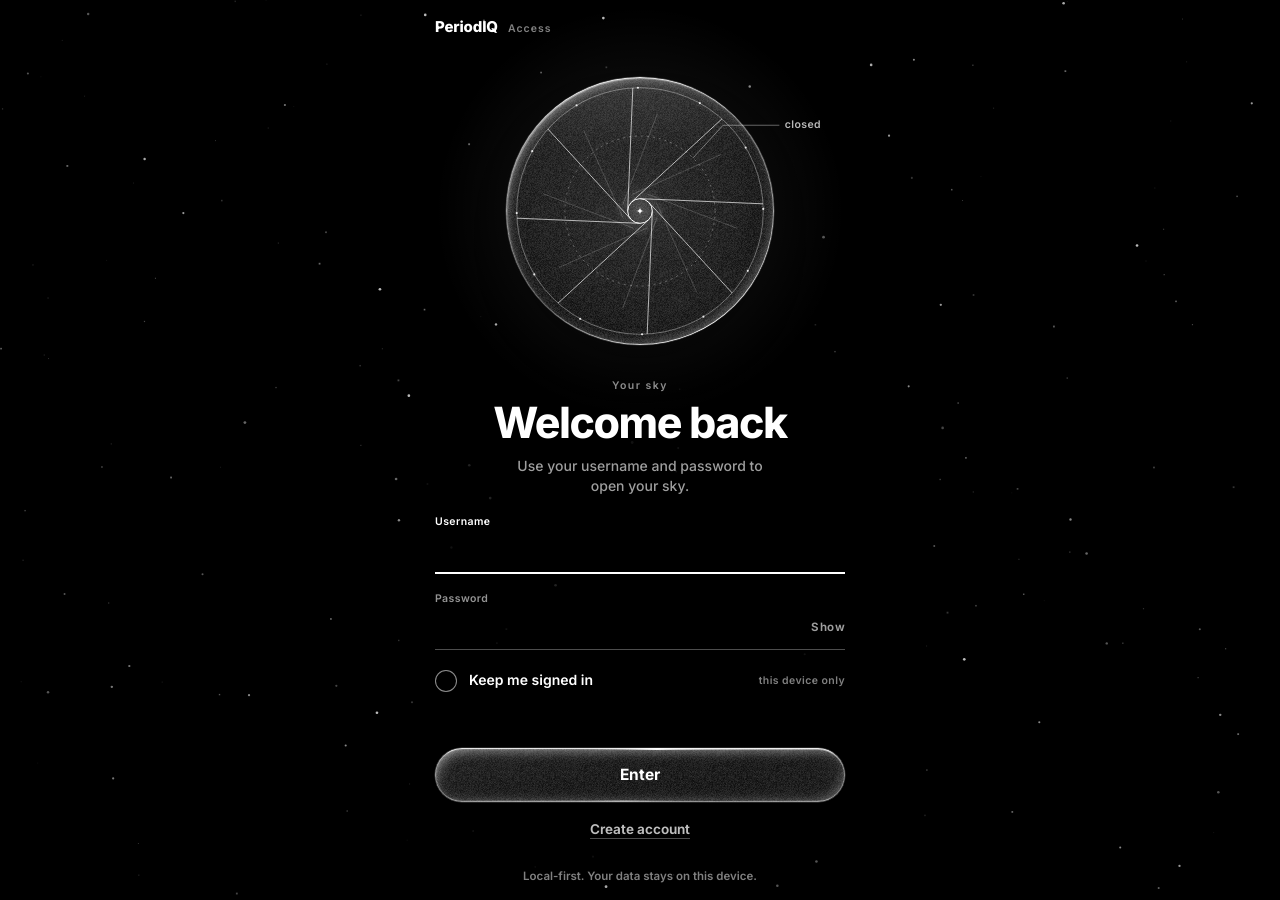
==== commit baacda6e: "PeriodIQ: Android 3.2.0 & Windows 3.0.8 public release baseline" ====
--- a/android/frontend/index.html
+++ b/android/frontend/index.html
@@ -1,5 +1,21 @@
 <!doctype html>
-<html lang="en" data-theme="dark"><head><meta charset="utf-8">
+<html lang="en" data-theme="dark" class="piq-boot"><head><meta charset="utf-8">
+<!-- 冷启动首帧主题：Android 宿主在文档起始处把落盘值注入 window.__piqThemeMode；这里在 CSS 之前应用，
+     避免"先暗后亮/先亮后暗"的闪烁。未选过（无该全局）时保持既有的暗色首屏。 -->
+<script>(function(){try{var m=window.__piqThemeMode;if(m==='light'||m==='dark'||m==='system'){var sys=typeof window.__piqSystemDark==='boolean'?window.__piqSystemDark:(window.matchMedia?window.matchMedia('(prefers-color-scheme:dark)').matches:true);var d=m==='dark'||(m==='system'&&sys);document.documentElement.setAttribute('data-theme',d?'dark':'light')}}catch(_){}})();</script>
+<!-- 先于可见 UI 同步 <html lang>（cookie → localStorage → window.__piqLang → 系统默认链）；只读，绝不写 menstrual_lang -->
+<script>(function(){var S='menstrual_lang',OK=['zh-CN','en','es'],v=null,c=null,n=null,i;
+try{v=localStorage.getItem(S)}catch(_){}
+try{var a=document.cookie||'',p=a.split(';');for(i=0;i<p.length;i++){var q=p[i].trim(),e=q.indexOf('=');if(e>0&&q.slice(0,e)===S){c=decodeURIComponent(q.slice(e+1));break}}}catch(_){}
+try{if(typeof window.__piqLang==='string'&&window.__piqLang)n=window.__piqLang}catch(_){}
+if(v!==null&&OK.indexOf(v)<0)v=null;if(c!==null&&OK.indexOf(c)<0)c=null;if(n!==null&&OK.indexOf(n)<0)n=null;
+var res=c||v||n;
+if(!res){var ls=[];try{ls=(navigator.languages&&navigator.languages.length)?navigator.languages:[navigator.language||'']}catch(_){}
+for(i=0;i<ls.length;i++){var l=String(ls[i]||'').toLowerCase();if(l.indexOf('zh')===0){res='zh-CN';break}if(l.indexOf('es')===0){res='es';break}}res=res||'en'}
+document.documentElement.lang=res})();</script>
+<!-- 认证门禁首帧（Round 4）：auth bootstrap 未落定之前只显示与主题同色的中性启动层，
+     不露出 dock / 已登录主界面壳。main.js 在认证结论落地后移除 html.piq-boot。 -->
+<style id="piq-boot-css">html.piq-boot #app,html.piq-boot #dock{visibility:hidden!important}html.piq-boot #piq-boot{display:grid}html:not(.piq-boot) #piq-boot{display:none}#piq-boot{position:fixed;inset:0;z-index:60;place-items:center;background:rgb(var(--bg));color:rgb(var(--ink));pointer-events:none}#piq-boot b{font:800 13px/1 Inter,system-ui,sans-serif;letter-spacing:.22em;text-transform:uppercase;opacity:.45}</style>
 <meta name="viewport" content="width=device-width,initial-scale=1,viewport-fit=cover">
 <title>PeriodIQ</title>
 <link rel="stylesheet" href="css/fonts.css">
@@ -10,6 +26,7 @@
 <link rel="stylesheet" href="css/insights.css">
 <link rel="stylesheet" href="css/you.css"><link rel="stylesheet" href="css/you.data.css"><link rel="stylesheet" href="css/journal.css"><link rel="stylesheet" href="css/auth.css"><link rel="stylesheet" href="css/shell.css"></head><body>
 <div id="app-titlebar" aria-hidden="true"></div>
+<div id="piq-boot" aria-hidden="true"><b>PeriodIQ</b></div>
 <div id="app">
 <section class="page" id="pg-today">
 <canvas id="sky"></canvas>
@@ -18,123 +35,127 @@
 </header>
 <h1 id="ttl" class="rl"></h1><div id="sub" class="rl"></div>
 <div id="stage"><canvas id="back"></canvas><div id="nw" class="rl"></div><canvas id="front"></canvas>
-<button id="tap" aria-label="Switch between cycle day and days until next period"></button>
-<button id="home" class="chip glass">Back to today</button></div>
-<button id="sw" class="sw glass" aria-label="Switch between cycle day and days until period"><i class="thumb"></i><span>Cycle day</span><span>Until period</span></button>
-<div class="chips" id="chips" role="group" aria-label="Highlight a segment on the ring"></div>
+<button id="tap" data-i18n-attr="aria-label:today.tapAria" aria-label="Switch between cycle day and days until next period"></button>
+<button id="home" class="chip glass" tabindex="-1" aria-hidden="true" data-i18n="today.back">Back to today</button></div>
+<button id="sw" class="sw glass" data-i18n-attr="aria-label:today.swAria" aria-label="Switch between cycle day and days until period"><i class="thumb"></i><span data-i18n="today.lblCycle">Cycle day</span><span data-i18n="today.until">Until period</span></button>
+<div class="chips" id="chips" role="group" data-i18n-attr="aria-label:today.chipsAria" aria-label="Highlight a segment on the ring"></div>
 <section class="grid">
-<article class="card glass" id="k1" data-u><h2 id="c1t"></h2><div class="s" id="c1s"></div><div class="ticks" id="tk"></div><div class="tl"><span>Today</span><span id="c1e"></span></div><div class="src">One tick = one day · estimated window from the prediction service</div></article>
-<article class="card glass" id="k2" data-d><h2 id="c2t"></h2><div class="s" id="c2s"></div><div class="fw" id="fw"></div><div class="src">Filled = passed · dashed = still to come · ring = ovulation</div></article>
-<article class="card glass" id="k3"><h2 id="c3t"></h2><div class="s" id="c3s"></div><div id="hist"></div><div class="src">Start date · length in days · * estimated · + still open</div></article>
-</section><p class="eb" style="text-align:center;margin:26px 0 0;opacity:.4">Tap a star on the ring to open that day in Calendar</p></main>
+<article class="card glass" id="k1" data-u><h2 id="c1t"></h2><div class="s" id="c1s"></div><div class="ticks" id="tk"></div><div class="tl"><span data-i18n="today.todayMark">Today</span><span id="c1e"></span></div><div class="src" data-i18n="today.src1">One tick = one day · estimated window from the prediction service</div></article>
+<article class="card glass" id="k2" data-d><h2 id="c2t"></h2><div class="s" id="c2s"></div><div class="fw" id="fw"></div><div class="src" data-i18n="today.src2">Filled = passed · dashed = still to come · ring = ovulation</div></article>
+<article class="card glass" id="k3"><h2 id="c3t"></h2><div class="s" id="c3s"></div><div id="hist"></div><div class="src" data-i18n="today.src3">Start date · length in days · * estimated · + still open</div></article>
+</section><p class="eb" style="text-align:center;margin:26px 0 0;opacity:.4" data-i18n="today.tapHint">Tap a star on the ring to open that day in Calendar</p></main>
 
 </div></section>
 <section class="page" id="pg-cal">
 <canvas id="sky"></canvas>
 <div class="pgi"><main>
-<header><div class="brand"><b>PeriodIQ</b><small>Calendar</small></div>
-<button class="gh jrn" id="jrn" type="button">Journal</button>
-</header>
-<div id="mh"><div class="mtop"><span class="eb">Cycle calendar</span>
-<div class="nv"><button class="tdy glass hide" id="tdy">Today</button><button class="ib glass" id="pv" aria-label="Previous month"><svg viewBox="0 0 24 24" fill="none" stroke="currentColor" stroke-width="1.8" stroke-linecap="round" stroke-linejoin="round"><path d="M14.5 6l-6 6 6 6"/></svg></button><button class="ib glass" id="nx" aria-label="Next month"><svg viewBox="0 0 24 24" fill="none" stroke="currentColor" stroke-width="1.8" stroke-linecap="round" stroke-linejoin="round"><path d="M9.5 6l6 6-6 6"/></svg></button></div></div><h1 id="mt" class="rl"></h1></div>
-<div id="wk"><span>S</span><span>M</span><span>T</span><span>W</span><span>T</span><span>F</span><span>S</span></div>
-<div id="cal" aria-label="Month calendar. Swipe left or right to change month."></div>
-<div class="lgd" id="lgd"><span data-k="p"><i class="mk p"></i>Period</span><span data-k="d"><i class="mk d"></i>Predicted</span><span data-k="o"><i class="mk o"></i>Ovulation</span><span data-k="f"><i class="mk f"></i>Fertile</span><span data-k="l"><i class="mk l"></i>Less certain</span><button class="ql glass" id="ql">Log today</button></div>
+<header><div class="brand"><b>PeriodIQ</b><small data-i18n="shell.pageCal">Calendar</small></div>
+<button class="gh jrn" id="jrn" type="button" data-i18n="journal.title">Journal</button>
+</header>
+<div id="mh"><div class="mtop"><span class="eb" data-i18n="cal.sub">Cycle calendar</span>
+<div class="nv"><button class="tdy glass hide" id="tdy" data-i18n="ui.today">Today</button><button class="ib glass" id="pv" data-i18n-attr="aria-label:cal.prevAria" aria-label="Previous month"><svg viewBox="0 0 24 24" fill="none" stroke="currentColor" stroke-width="1.8" stroke-linecap="round" stroke-linejoin="round"><path d="M14.5 6l-6 6 6 6"/></svg></button><button class="ib glass" id="nx" data-i18n-attr="aria-label:cal.nextAria" aria-label="Next month"><svg viewBox="0 0 24 24" fill="none" stroke="currentColor" stroke-width="1.8" stroke-linecap="round" stroke-linejoin="round"><path d="M9.5 6l6 6-6 6"/></svg></button></div></div><h1 id="mt" class="rl"></h1></div>
+<div id="wk"><span data-i18n="cal.dow0">S</span><span data-i18n="cal.dow1">M</span><span data-i18n="cal.dow2">T</span><span data-i18n="cal.dow3">W</span><span data-i18n="cal.dow4">T</span><span data-i18n="cal.dow5">F</span><span data-i18n="cal.dow6">S</span></div>
+<div id="cal" data-i18n-attr="aria-label:cal.gridAria" aria-label="Month calendar. Swipe left or right to change month."></div>
+<div class="lgd" id="lgd"><span data-k="p"><i class="mk p"></i><span data-i18n="cal.lgPeriod">Period</span></span><span data-k="d"><i class="mk d"></i><span data-i18n="cal.lgPred">Predicted</span></span><span data-k="o"><i class="mk o"></i><span data-i18n="cal.lgOv">Ovulation</span></span><span data-k="f"><i class="mk f"></i><span data-i18n="cal.lgFert">Fertile</span></span><span data-k="l"><i class="mk l"></i><span data-i18n="cal.lgLc">Less certain</span></span><button class="ql glass" id="ql" data-i18n="cal.logToday">Log today</button></div>
 <p class="unm" id="unm"></p>
 <div class="dpw" id="dpw"><section class="dp glass" id="dp" aria-live="polite"><div class="dpi">
-<div class="dh"><div style="min-width:0"><span class="eb" id="dd"></span><h2 id="dt" class="rl"></h2><div class="dsub rl" id="ds"></div></div><button class="x" id="dx" aria-label="Close details"><svg viewBox="0 0 24 24"><path d="M6 6l12 12M18 6L6 18"/></svg></button></div>
+<div class="dh"><div style="min-width:0"><span class="eb" id="dd"></span><h2 id="dt" class="rl"></h2><div class="dsub rl" id="ds"></div></div><button class="x" id="dx" data-i18n-attr="aria-label:cal.closeAria" aria-label="Close details"><svg viewBox="0 0 24 24"><path d="M6 6l12 12M18 6L6 18"/></svg></button></div>
 <div class="sts"><div class="s"><div class="rl" id="s1"></div></div><div class="s"><div class="rl" id="s2"></div></div><div class="s"><div class="rl" id="s3"></div></div></div>
-<div class="gx on" id="bxw"><div class="gxi"><div class="lq" id="lq"><div class="dth"><span class="eb">Period boundary</span><span class="eb gc">Marks cycle start / end</span></div><div class="q" id="lqt"></div>
-<div class="rowb"><button class="pb" id="bs" aria-pressed="false">Mark start</button><button class="pb" id="be" aria-pressed="false">Mark end</button><button class="pb" id="bc">Clear day</button></div>
-<div class="bxs" id="bxs"></div><button class="tx" id="brm">Remove this whole period</button><div class="say" id="bxm"></div></div></div></div>
-<div class="dtl" id="dtl"><div class="dth"><span class="eb">Daily details</span><span class="eb gc" id="gcode"></span></div>
+<div class="gx on" id="bxw"><div class="gxi"><div class="lq" id="lq"><div class="dth"><span class="eb" data-i18n="cal.boundary">Period boundary</span><span class="eb gc" data-i18n="cal.boundaryHint">Marks cycle start / end</span></div><div class="q" id="lqt"></div>
+<div class="rowb"><button class="pb" id="bs" aria-pressed="false" data-i18n="cal.markStart">Mark start</button><button class="pb" id="be" aria-pressed="false" data-i18n="cal.markEnd">Mark end</button><button class="pb" id="bc" data-i18n="cal.clearDay">Clear day</button></div>
+<div class="bxs" id="bxs"></div><button class="tx" id="brm" data-i18n="cal.removePeriod">Remove this whole period</button><div class="say" id="bxm"></div></div></div></div>
+<div class="dtl" id="dtl"><div class="dth"><span class="eb" data-i18n="cal.daily">Daily details</span><span class="eb gc" id="gcode"></span></div>
 <div class="gx" id="gate"><div class="gxi"><div class="gw"><canvas id="gt" aria-hidden="true"></canvas><div class="gtx"><b id="gh"></b><span id="gs"></span></div></div></div></div>
 <div class="gx" id="rg"><div class="gxi">
-<div class="rd"><div class="eb">Flow · 1 to 10</div><div class="rh"><b id="fv">Medium</b><small id="fc">4 of 10</small></div><canvas id="rf" aria-label="Flow level ruler, 1 to 10. Drag to set."></canvas></div>
-<div class="rd"><div class="prow"><div><div class="eb">Pain</div><div class="rh"><b id="pn">–</b><small id="pc">No pain</small></div></div><button class="pb" id="pt" aria-pressed="false">Has pain</button></div>
-<div class="gx" id="pgx"><div class="gxi"><canvas id="rp" aria-label="Pain level ruler, 1 to 10. Drag to set."></canvas></div></div></div>
-<div class="rd"><div class="eb">Mood · 1 to 10 · higher is brighter</div><div class="rh"><b id="mv">—</b><small id="mc">Not set yet</small></div><canvas id="rm" aria-label="Mood ruler, 1 to 10, higher is better. Drag to set."></canvas></div>
-<div class="rd"><div class="eb">Note · stays on this device · never exported</div><div class="nt" id="ntw"><textarea id="nt" maxlength="300" rows="3" placeholder="A few words about today…" aria-label="Mood note, up to 300 characters"></textarea><canvas id="nc" aria-hidden="true"></canvas></div></div>
-<div class="say" id="sv">Pick a mood to save this day.</div></div></div>
+<div class="rd"><div class="eb" data-i18n="cal.flowLbl">Flow · 1 to 10</div><div class="rh"><b id="fv" data-i18n="cal.tier3">Medium</b><small id="fc">4 of 10</small></div><canvas id="rf" role="slider" tabindex="0" aria-orientation="horizontal" data-i18n-attr="aria-label:cal.flowAria" aria-label="Flow level, 1 to 10. Drag or use the arrow keys to set." aria-valuemin="1" aria-valuemax="10" aria-valuenow="4" aria-valuetext="Flow 4 of 10"></canvas></div>
+<div class="rd"><div class="prow"><div><div class="eb" data-i18n="cal.painLbl">Pain</div><div class="rh"><b id="pn">–</b><small id="pc" data-i18n="cal.noPain">No pain</small></div></div><button class="pb" id="pt" aria-pressed="false" data-i18n="cal.hasPain">Has pain</button></div>
+<div class="gx" id="pgx"><div class="gxi"><canvas id="rp" role="slider" tabindex="-1" aria-orientation="horizontal" data-i18n-attr="aria-label:cal.painAria" aria-label="Pain level, 1 to 10. Drag or use the arrow keys to set." aria-valuemin="1" aria-valuemax="10" aria-valuenow="5" aria-valuetext="No pain"></canvas></div></div></div>
+<div class="rd"><div class="eb" data-i18n="cal.moodLbl">Mood · 1 to 10 · higher is brighter</div><div class="rh"><b id="mv">—</b><small id="mc" data-i18n="cal.notSet">Not set yet</small></div><canvas id="rm" role="slider" tabindex="0" aria-orientation="horizontal" data-i18n-attr="aria-label:cal.moodAria" aria-label="Mood level, 1 to 10, higher is brighter. Drag or use the arrow keys to set." aria-valuemin="1" aria-valuemax="10" aria-valuenow="5" aria-valuetext="Mood not set yet"></canvas></div>
+<div class="rd"><div class="eb" data-i18n="cal.noteLbl">Note · stays on this device · never exported</div><div class="nt" id="ntw"><textarea id="nt" maxlength="300" rows="3" data-i18n-attr="placeholder:cal.notePh;aria-label:cal.noteAria" placeholder="A few words about today…" aria-label="Mood note, up to 300 characters"></textarea><canvas id="nc" aria-hidden="true"></canvas></div></div>
+<div class="say" id="sv" data-i18n="cal.pickMood">Pick a mood to save this day.</div></div></div>
 </div>
 </div></section></div>
 </main>
 
 
-</div></section>
+</div>
+<div class="x-cf" id="cf" hidden role="alertdialog" aria-modal="true" aria-labelledby="cft" aria-describedby="cfm">
+<div class="x-cfi"><span class="eb" data-i18n="cal.cfEb">Period</span><h3 id="cft" data-i18n="cal.cfDelTitle">Delete this period?</h3><p id="cfm"></p>
+<div class="rowb"><button class="pb solid" id="cfno" type="button" data-i18n="ui.cancel">Cancel</button><button class="pb" id="cfyes" type="button" data-i18n="cal.cfDelOk">Delete period</button></div></div></div>
+</section>
 <section class="page" id="pg-hist">
 <canvas id="sky"></canvas><div class="fog t"></div><div class="fog b"></div>
 <div class="pgi"><main id="main">
-<header><div class="brand"><b>PeriodIQ</b><small>Memory</small></div>
-</header>
-<div id="top"><h1 class="rv">History</h1><p class="rv" id="hsubt" style="--d:.15s"></p></div>
+<header><div class="brand"><b>PeriodIQ</b><small data-i18n="shell.pageHist">Memory</small></div>
+</header>
+<div id="top"><h1 class="rv" data-i18n="hist.title">History</h1><p class="rv" id="hsubt" style="--d:.15s"></p></div>
 <div id="list"></div>
-<div class="cyc" id="cyc"><button class="ch rv" aria-expanded="false" aria-controls="cyp"><span class="ico glass"><canvas id="ci"></canvas></span><span class="ct"><span class="eb">Cycle lengths</span><span class="cv">No complete cycle yet</span></span><span class="pl"></span></button>
+<div class="cyc" id="cyc"><button class="ch rv" aria-expanded="false" aria-controls="cyp"><span class="ico glass"><canvas id="ci"></canvas></span><span class="ct"><span class="eb" data-i18n="hist.rhythmTitle">Period rhythm</span><span class="cv" data-i18n="hist.rhythmNoRec">No period records yet</span></span><span class="pl"></span></button>
 <div class="dt" id="cyp"><div class="gp glass"><div class="gi">
-<div class="ln" style="--k:0"><div class="eb" style="margin-bottom:6px">Same day, every cycle</div><canvas id="cs" aria-label="Cycle lengths, one bar per closed cycle"></canvas></div>
-<div class="ln" style="--k:1"><div class="cr"><b id="cd">Day —</b><span id="cp">Every cycle closes here</span></div><p class="mut">Drag across to compare one day in all three cycles. Tap a date to jump to that record.</p></div>
+<div class="ln" style="--k:0"><div class="eb" style="margin-bottom:6px" data-i18n="hist.rhythmSub">Day by day, every period</div><canvas id="cs" data-i18n-attr="aria-label:hist.rhythmCanvas" aria-label="Period rhythm, daily flow and pain across recent periods"></canvas></div>
+<div class="ln" style="--k:1"><div class="cr"><b id="cd" data-i18n="hist.dayNone">Day —</b><span id="cp" data-i18n="hist.rhythmNoRec">No period records yet</span></div><p class="mut" data-i18n="hist.rhythmNone">Log a period to compare daily rhythm</p></div>
 </div></div></div></div>
-<p class="end">PeriodIQ · one tick = one day</p>
+<p class="end" data-i18n="hist.end0">PeriodIQ · one tick = one day</p>
 </main>
 
 </div></section>
 <section class="page" id="pg-ins">
 <canvas id="sky"></canvas>
 <div class="pgi"><main>
-<header><div class="brand"><b>PeriodIQ</b><small>Insights</small></div>
+<header><div class="brand"><b>PeriodIQ</b><small data-i18n="shell.pageIns">Insights</small></div>
 </header>
 
 <section id="hero">
-<div class="eb" id="obs">Observation log</div>
+<div class="eb" id="obs" data-i18n="ins.obs">Observation log</div>
 <div id="orbit"><canvas id="hb"></canvas><div id="big">—</div><canvas id="hf"></canvas><div class="glass orb" id="orb"></div></div>
-<div class="cap"><b>days</b><span id="capt"></span></div>
+<div class="cap"><b data-i18n="ui.dayW.other">days</b><span id="capt"></span></div>
 <h1 class="rv" id="h1t"></h1>
 <p class="lede rv" id="h1s" style="--d:.1s"></p>
 <p class="key rv" id="h1k" style="--d:.2s"></p>
 </section>
 
-<section><div class="eb rv">Six readings</div><h2 class="rv">What the sky has recorded</h2>
+<section><div class="eb rv" data-i18n="ins.sixEb">Six readings</div><h2 class="rv" data-i18n="ins.sixH">What the sky has recorded</h2>
 <div id="six"><svg aria-hidden="true"><path class="base" id="p0"/><path class="prog" id="p1"/><circle id="hd" r="3.6"/></svg></div></section>
 
 <section><div class="eb rv" id="cet"></div><h2 class="rv" id="cht"></h2>
-<p class="lede rv" style="--d:.1s">Drag across the sky to observe each cycle close.</p>
+<p class="lede rv" style="--d:.1s" data-i18n="ins.ledeDrag">Drag across the sky to observe each cycle close.</p>
 <div id="cw" class="glass"><canvas id="chart" role="img" aria-label="Cycle length trend, one point per closed cycle"></canvas>
 <div id="tip" class="glass tip"><div class="t1 rl" id="t1"></div><div class="t2 rl" id="t2"></div></div></div>
 <div id="cap" class="rl" aria-live="polite"></div></section>
 
-<section><div class="eb rv">Next observation</div><h2 class="rv" id="nxt"></h2>
+<section><div class="eb rv" data-i18n="ins.nextEb">Next observation</div><h2 class="rv" id="nxt"></h2>
 <p class="lede rv" id="nxl" style="--d:.1s"></p>
 <div id="ns" class="rv"><div class="mkr"><span id="mkt"></span><i></i></div><div class="tk" id="ntk"></div><div class="nl"><span id="nl1"></span><span id="nl2"></span></div></div>
 <p class="src" id="srct"></p></section>
 <section id="x-forecast" data-fc-mode="backtest" aria-labelledby="x-fc-title">
 <div class="x-fc-l">
-<p class="eb">Forecast check · <b data-fc="mode">Backtest</b> · <b data-fc="scored"></b> scored</p>
-<h2 id="x-fc-title">How the shape lands.</h2>
-<p class="lede">Every past forecast, replayed against the day that cycle actually began.</p>
-<div class="x-fc-miss"><b data-fc="median-error"></b><small>Median miss · days</small></div>
-<div class="x-fc-trust"><small>Trust in the next date</small><b data-fc="confidence"></b><span data-fc="confidence-reason"></span></div>
+<p class="eb"><span data-i18n="ins.fcCheck">Forecast check · </span><b data-fc="mode">Backtest</b> · <b data-fc="scored"></b> <span data-i18n="ins.scoredSuf">scored</span></p>
+<h2 id="x-fc-title" data-i18n="ins.fcTitle">How the shape lands.</h2>
+<p class="lede" data-i18n="ins.fcLede">Every past forecast, replayed against the day that cycle actually began.</p>
+<div class="x-fc-miss"><b data-fc="median-error"></b><small data-i18n="ins.fcMedian">Median miss · days</small></div>
+<div class="x-fc-trust"><small data-i18n="ins.fcTrust">Trust in the next date</small><b data-fc="confidence"></b><span data-fc="confidence-reason"></span></div>
 </div>
 <div class="x-fc-r">
-<div class="x-fc-stage">
-<p class="x-fc-aim"><small>Forecast start</small><b data-fc="next-date"></b><span data-fc="next-window"></span></p>
+<div class="x-fc-stage glass">
+<p class="x-fc-aim"><small data-i18n="ins.fcStart">Forecast start</small><b data-fc="next-date"></b><span data-fc="next-window"></span></p>
 <div class="x-fc-field">
+<div class="x-fc-meridian" aria-hidden="true"><svg class="x-fc-star" viewBox="-13 -13 26 26"><path d="M0-12Q1.3-1.3 12 0 1.3 1.3 0 12-1.3 1.3-12 0-1.3-1.3 0-12Z"/></svg><i class="x-fc-ret"></i></div>
 <div class="x-fc-art" aria-hidden="true">
 <i class="x-fc-ring" data-days="7"></i><i class="x-fc-ring" data-days="5"></i><i class="x-fc-ring" data-days="3"></i><i class="x-fc-ring" data-days="1"></i>
-<i class="x-fc-axis"></i><i class="x-fc-ret"></i>
+<i class="x-fc-axis"></i>
 <b class="x-fc-tag" data-days="1">±1</b><b class="x-fc-tag" data-days="3">±3</b><b class="x-fc-tag" data-days="5">±5</b><b class="x-fc-tag" data-days="7">±7</b>
-<span class="x-fc-s">← Actual earlier</span><span class="x-fc-s">Actual later →</span>
-<svg class="x-fc-star" viewBox="-13 -13 26 26"><path d="M0-12Q1.3-1.3 12 0 1.3 1.3 0 12-1.3 1.3-12 0-1.3-1.3 0-12Z"/></svg>
 <div class="x-fc-errs" data-fc="errors"></div>
 </div>
-<p class="x-fc-empty" data-fc="empty" hidden><b>No scored forecasts yet</b><span>A forecast is scored once the cycle it predicted has begun.</span></p>
-</div>
-</div>
 <ol class="x-fc-ladder">
-<li class="x-fc-h" data-fc="horizon" data-days="1" tabindex="0"><span class="x-fc-w">±1 day</span><span class="x-fc-c"><b data-fc="hit"></b><i>of</i><span data-fc="scored"></span></span><em data-fc="status"></em></li>
-<li class="x-fc-h" data-fc="horizon" data-days="3" tabindex="0"><span class="x-fc-w">±3 days</span><span class="x-fc-c"><b data-fc="hit"></b><i>of</i><span data-fc="scored"></span></span><em data-fc="status"></em></li>
-<li class="x-fc-h" data-fc="horizon" data-days="5" tabindex="0"><span class="x-fc-w">±5 days</span><span class="x-fc-c"><b data-fc="hit"></b><i>of</i><span data-fc="scored"></span></span><em data-fc="status"></em></li>
-<li class="x-fc-h" data-fc="horizon" data-days="7" tabindex="0"><span class="x-fc-w">±7 days</span><span class="x-fc-c"><b data-fc="hit"></b><i>of</i><span data-fc="scored"></span></span><em data-fc="status"></em></li>
+<li class="x-fc-h" data-fc="horizon" data-days="1" tabindex="0"><span class="x-fc-d" aria-hidden="true">±1</span><span class="x-fc-w">±1 day</span><span class="x-fc-track" aria-hidden="true"><i class="x-fc-span"></i><span class="x-fc-dots" data-fc="dots"></span></span><span class="x-fc-stat"><span class="x-fc-c"><b data-fc="hit"></b><i data-i18n="ins.ladderOf">of</i><span data-fc="scored"></span></span><em data-fc="status"></em></span></li>
+<li class="x-fc-h" data-fc="horizon" data-days="3" tabindex="0"><span class="x-fc-d" aria-hidden="true">±3</span><span class="x-fc-w">±3 days</span><span class="x-fc-track" aria-hidden="true"><i class="x-fc-span"></i><span class="x-fc-dots" data-fc="dots"></span></span><span class="x-fc-stat"><span class="x-fc-c"><b data-fc="hit"></b><i data-i18n="ins.ladderOf">of</i><span data-fc="scored"></span></span><em data-fc="status"></em></span></li>
+<li class="x-fc-h" data-fc="horizon" data-days="5" tabindex="0"><span class="x-fc-d" aria-hidden="true">±5</span><span class="x-fc-w">±5 days</span><span class="x-fc-track" aria-hidden="true"><i class="x-fc-span"></i><span class="x-fc-dots" data-fc="dots"></span></span><span class="x-fc-stat"><span class="x-fc-c"><b data-fc="hit"></b><i data-i18n="ins.ladderOf">of</i><span data-fc="scored"></span></span><em data-fc="status"></em></span></li>
+<li class="x-fc-h" data-fc="horizon" data-days="7" tabindex="0"><span class="x-fc-d" aria-hidden="true">±7</span><span class="x-fc-w">±7 days</span><span class="x-fc-track" aria-hidden="true"><i class="x-fc-span"></i><span class="x-fc-dots" data-fc="dots"></span></span><span class="x-fc-stat"><span class="x-fc-c"><b data-fc="hit"></b><i data-i18n="ins.ladderOf">of</i><span data-fc="scored"></span></span><em data-fc="status"></em></span></li>
 </ol>
+<div class="x-fc-scale" aria-hidden="true"><span class="x-fc-s" data-i18n="ins.fcEarlier">← Actual earlier</span><i class="x-fc-zero">0</i><span class="x-fc-s" data-i18n="ins.fcLater">Actual later →</span></div>
+<p class="x-fc-empty" data-fc="empty" hidden><b data-i18n="ins.fcEmptyT">No scored forecasts yet</b><span data-i18n="ins.fcEmptyS">A forecast is scored once the cycle it predicted has begun.</span></p>
+</div>
+</div>
 </div>
 </section>
 </main>
@@ -144,73 +165,74 @@
 <section class="page" id="pg-you">
 <canvas id="sky"></canvas>
 <div class="pgi"><main>
-<header><div class="brand"><b>PeriodIQ</b><small>You</small></div></header>
+<header><div class="brand"><b>PeriodIQ</b><small data-i18n="shell.pageYou">You</small></div></header>
 <div id="stage">
 <div class="pf" id="pf">
-<button id="av" class="glass" aria-label="Avatar"><canvas id="avc"></canvas></button>
-<h1 id="nm">No nickname</h1><div id="sbt">Nothing recorded yet</div>
-<button id="ebtn" class="glass">Edit Profile</button>
+<button id="av" class="glass" data-i18n-attr="aria-label:you.avatar" aria-label="Avatar"><canvas id="avc"></canvas></button>
+<h1 id="nm" data-i18n="you.noname">No nickname</h1><div id="sbt" data-i18n="you.none">Nothing recorded yet</div>
+<button id="ebtn" class="glass" data-i18n="you.edit">Edit Profile</button>
 <div class="ed" id="ed"><div class="edi">
-<div class="fld"><label for="nin">Nickname <span id="ncnt">0 / 24</span></label><input id="nin" placeholder="Your nickname" maxlength="24" autocomplete="off" aria-describedby="ncnt"></div>
-<div class="rowb"><button class="pb" id="rav">Reset avatar</button><button class="pb solid" id="sav">Save</button></div>
+<div class="fld"><label for="nin"><span data-i18n="you.nick">Nickname</span> <span id="ncnt">0 / 24</span></label><input id="nin" data-i18n-attr="placeholder:you.nickPh" placeholder="Your nickname" maxlength="24" autocomplete="off" aria-describedby="ncnt"></div>
+<div class="rowb"><button class="pb" id="rav" data-i18n="you.resetAv">Reset avatar</button><button class="pb solid" id="sav" data-i18n="you.save">Save</button></div>
 </div></div></div>
 
-<div class="sat glass" data-i="0"><button class="face" aria-expanded="false" aria-label="Appearance"><svg viewBox="0 0 24 24"><circle cx="12" cy="12" r="8"/><path d="M12 4a8 8 0 0 1 0 16z" fill="currentColor"/></svg><span class="tt">Appearance</span><span class="fs">Dark</span></button>
-<div class="bd" inert><div class="bh"><div><span class="eb">Zone 01</span><h2>Appearance</h2><div class="cur">Current: <span class="fsv">Dark</span></div></div><button class="x" aria-label="Close"><svg viewBox="0 0 24 24"><path d="M6 6l12 12M18 6L6 18"/></svg></button></div>
+<div class="sat glass" data-i="0"><button class="face" aria-expanded="false" data-i18n-attr="aria-label:you.appearance" aria-label="Appearance"><svg viewBox="0 0 24 24"><circle cx="12" cy="12" r="8"/><path d="M12 4a8 8 0 0 1 0 16z" fill="currentColor"/></svg><span class="tt" data-i18n="you.appearance">Appearance</span><span class="fs" data-i18n="you.dark">Dark</span></button>
+<div class="bd" inert><div class="bh"><div><span class="eb" data-i18n="you.zone1">Zone 01</span><h2 data-i18n="you.appearance">Appearance</h2><div class="cur"><span data-i18n="you.current">Current: </span><span class="fsv">Dark</span></div></div><button class="x" data-i18n-attr="aria-label:ui.close" aria-label="Close"><svg viewBox="0 0 24 24"><path d="M6 6l12 12M18 6L6 18"/></svg></button></div>
 <div class="sc"><div class="orbs rvl" style="--k:0">
-<button class="bo" data-ap="light" aria-pressed="false"><svg viewBox="0 0 24 24"><circle cx="12" cy="12" r="4.2"/><path d="M12 2.8v2.4M12 18.8v2.4M2.8 12h2.4M18.8 12h2.4M5.5 5.5l1.7 1.7M16.8 16.8l1.7 1.7M5.5 18.5l1.7-1.7M16.8 7.2l1.7-1.7"/></svg>Light</button>
-<button class="bo" data-ap="dark" aria-pressed="true"><svg viewBox="0 0 24 24"><path d="M20 14.5A8.5 8.5 0 0 1 9.5 4a8.5 8.5 0 1 0 10.5 10.5z"/></svg>Dark</button>
-<button class="bo" data-ap="system" aria-pressed="false"><svg viewBox="0 0 24 24"><circle cx="12" cy="12" r="8"/><path d="M12 4a8 8 0 0 1 0 16z" fill="currentColor"/></svg>System</button></div>
-<p class="hint rvl" style="--k:1">Touch a body and the new theme spreads outward from it like light. System follows your device.</p></div></div></div>
-
-<div class="sat glass" data-i="1"><button class="face" aria-expanded="false" aria-label="Notifications"><svg viewBox="0 0 24 24"><path d="M6 17h12l-1.5-2v-4a4.5 4.5 0 0 0-9 0v4zM10 20a2 2 0 0 0 4 0"/></svg><span class="tt">Notifications</span><span class="fs">Off</span></button>
-<div class="bd" inert><div class="bh"><div><span class="eb">Zone 02</span><h2>Notifications</h2><div class="cur">Current: <span class="fsv">Off</span></div></div><button class="x" aria-label="Close"><svg viewBox="0 0 24 24"><path d="M6 6l12 12M18 6L6 18"/></svg></button></div>
-<div class="sc"><div class="rvl" style="--k:0"><button class="bigsw" id="nmain" role="switch" aria-checked="false"><span class="trk"><i class="kn"><svg viewBox="-12 -12 24 24"><path d="M0-10Q0 0 10 0Q0 0 0 10Q0 0-10 0Q0 0 0-10Z" fill="currentColor"/></svg></i></span><span><b id="nlab">Off</b><span>Reminders are on this device only</span></span></button></div>
+<button class="bo" data-ap="light" aria-pressed="false"><svg viewBox="0 0 24 24"><circle cx="12" cy="12" r="4.2"/><path d="M12 2.8v2.4M12 18.8v2.4M2.8 12h2.4M18.8 12h2.4M5.5 5.5l1.7 1.7M16.8 16.8l1.7 1.7M5.5 18.5l1.7-1.7M16.8 7.2l1.7-1.7"/></svg><span data-i18n="you.light">Light</span></button>
+<button class="bo" data-ap="dark" aria-pressed="true"><svg viewBox="0 0 24 24"><path d="M20 14.5A8.5 8.5 0 0 1 9.5 4a8.5 8.5 0 1 0 10.5 10.5z"/></svg><span data-i18n="you.dark">Dark</span></button>
+<button class="bo" data-ap="system" aria-pressed="false"><svg viewBox="0 0 24 24"><circle cx="12" cy="12" r="8"/><path d="M12 4a8 8 0 0 1 0 16z" fill="currentColor"/></svg><span data-i18n="you.system">System</span></button></div>
+<p class="hint rvl" style="--k:1" data-i18n="you.themeHint">Touch a body and the new theme spreads outward from it like light. System follows your device.</p></div></div></div>
+
+<div class="sat glass" data-i="1"><button class="face" aria-expanded="false" data-i18n-attr="aria-label:you.notifications" aria-label="Notifications"><svg viewBox="0 0 24 24"><path d="M6 17h12l-1.5-2v-4a4.5 4.5 0 0 0-9 0v4zM10 20a2 2 0 0 0 4 0"/></svg><span class="tt" data-i18n="you.notifications">Notifications</span><span class="fs" data-i18n="you.remindOff">Off</span></button>
+<div class="bd" inert><div class="bh"><div><span class="eb" data-i18n="you.zone2">Zone 02</span><h2 data-i18n="you.notifications">Notifications</h2><div class="cur"><span data-i18n="you.current">Current: </span><span class="fsv">Off</span></div></div><button class="x" data-i18n-attr="aria-label:ui.close" aria-label="Close"><svg viewBox="0 0 24 24"><path d="M6 6l12 12M18 6L6 18"/></svg></button></div>
+<div class="sc"><div class="rvl" style="--k:0"><button class="bigsw" id="nmain" role="switch" aria-checked="false"><span class="trk"><i class="kn"><svg viewBox="-12 -12 24 24"><path d="M0-10Q0 0 10 0Q0 0 0 10Q0 0-10 0Q0 0 0-10Z" fill="currentColor"/></svg></i></span><span><b id="nlab">Off</b><span data-i18n="you.remindNote">Reminders are on this device only</span></span></button></div>
+<div class="say" id="nstat" role="status"></div>
 <div id="nz" class="off">
-<div class="blk rvl" style="--k:1"><div class="eb">Period reminders</div>
-<button class="orow" id="s-adv" role="switch" aria-checked="false" data-k="reminder_advance"><span class="lbl"><b>Ahead of your period</b><small>A heads-up before it arrives</small></span><span class="tk2"><i></i></span></button>
-<div class="gx" id="dgx"><div class="gxi"><div class="orb5" id="orb5" role="radiogroup" aria-label="Days before your period"><i class="pl2" aria-hidden="true"></i><button role="radio" aria-checked="false" data-d="1" aria-label="1 day before">1</button><button role="radio" aria-checked="false" data-d="2" aria-label="2 days before">2</button><button role="radio" aria-checked="true" data-d="3" aria-label="3 days before">3</button><button role="radio" aria-checked="false" data-d="5" aria-label="5 days before">5</button><button role="radio" aria-checked="false" data-d="7" aria-label="7 days before">7</button></div><div class="cap" id="dcap">days before</div></div></div>
-<button class="orow" id="s-day" role="switch" aria-checked="false" data-k="reminder_on_day"><span class="lbl"><b>On the day</b><small>When your period is due</small></span><span class="tk2"><i></i></span></button>
-<button class="orow" id="s-over" role="switch" aria-checked="false" data-k="reminder_overdue"><span class="lbl"><b>Overdue reminder</b><small>If it has not started by then</small></span><span class="tk2"><i></i></span></button></div>
-<div class="blk rvl" style="--k:2"><div class="eb">Daily fill</div>
-<button class="orow" id="s-fill" role="switch" aria-checked="false" data-k="reminder_daily_fill"><span class="lbl"><b>Daily fill</b><small>A nudge to log your day</small></span><span class="tk2"><i></i></span></button></div>
-<div class="blk rvl" style="--k:3"><div class="eb">Time of day</div>
-<div class="dials"><div class="dl" id="dlw1"><canvas id="dl1" role="slider" tabindex="0" aria-label="Period reminders time" aria-valuemin="0" aria-valuemax="23" aria-valuenow="9" aria-valuetext="9:00 AM"></canvas><div class="dcap"><b>Period reminders</b><small id="dv1">9:00 AM</small></div></div>
-<div class="dl" id="dlw2"><canvas id="dl2" role="slider" tabindex="0" aria-label="Daily fill time" aria-valuemin="0" aria-valuemax="23" aria-valuenow="21" aria-valuetext="9:00 PM"></canvas><div class="dcap"><b>Daily fill</b><small id="dv2">9:00 PM</small></div></div></div></div></div>
-<p class="hint rvl" style="--k:4">Drag a planet around its ring, or focus a dial and use the arrow keys. Reminders are on this device only.</p><div class="say" id="nsay"></div></div></div></div>
-
-<div class="sat glass" data-i="2"><button class="face" aria-expanded="false" aria-label="Data Management"><svg viewBox="0 0 24 24"><ellipse cx="12" cy="6" rx="7" ry="3"/><path d="M5 6v6c0 1.7 3 3 7 3s7-1.3 7-3V6M5 12v6c0 1.7 3 3 7 3s7-1.3 7-3v-6"/></svg><span class="tt">Data Management</span><span class="fs">Export / Import</span></button>
-<div class="bd" inert><div class="bh"><div><span class="eb">Zone 03</span><h2>Data</h2><div class="cur">Current: Export / Import</div></div><button class="x" aria-label="Close"><svg viewBox="0 0 24 24"><path d="M6 6l12 12M18 6L6 18"/></svg></button></div>
-<div class="sc"><div class="loc rvl" style="--k:0"><svg viewBox="0 0 24 24"><rect x="6.5" y="2.5" width="11" height="19" rx="3"/><path d="M10.5 18.5h3"/></svg><div><b>Notes stay here</b><span>Mood notes stay on this device; exports do not carry them.</span></div></div>
-<div class="blk rvl" style="--k:1"><div class="eb">Export</div>
-<div class="xrow"><button class="xb" id="ex-json"><b>JSON backup</b><span>Cycles, predictions, model, daily details</span></button><button class="xb" id="ex-csv"><b>CSV cycles</b><span>period_start, period_end</span></button></div>
+<div class="blk rvl" style="--k:1"><div class="eb" data-i18n="you.periodRem">Period reminders</div>
+<button class="orow" id="s-adv" role="switch" aria-checked="false" data-k="reminder_advance"><span class="lbl"><b data-i18n="you.advB">Ahead of your period</b><small data-i18n="you.advS">A heads-up before it arrives</small></span><span class="tk2"><i></i></span></button>
+<div class="gx" id="dgx"><div class="gxi"><div class="orb5" id="orb5" role="radiogroup" data-i18n-attr="aria-label:you.daysBeforeAria" aria-label="Days before your period"><i class="pl2" aria-hidden="true"></i><button role="radio" aria-checked="false" data-d="1" data-i18n-attr="aria-label:you.d1aria" aria-label="1 day before">1</button><button role="radio" aria-checked="false" data-d="2" data-i18n-attr="aria-label:you.d2aria" aria-label="2 days before">2</button><button role="radio" aria-checked="true" data-d="3" data-i18n-attr="aria-label:you.d3aria" aria-label="3 days before">3</button><button role="radio" aria-checked="false" data-d="5" data-i18n-attr="aria-label:you.d5aria" aria-label="5 days before">5</button><button role="radio" aria-checked="false" data-d="7" data-i18n-attr="aria-label:you.d7aria" aria-label="7 days before">7</button></div><div class="cap" id="dcap" data-i18n="you.dcap">days before</div></div></div>
+<button class="orow" id="s-day" role="switch" aria-checked="false" data-k="reminder_on_day"><span class="lbl"><b data-i18n="you.onDayB">On the day</b><small data-i18n="you.onDayS">When your period is due</small></span><span class="tk2"><i></i></span></button>
+<button class="orow" id="s-over" role="switch" aria-checked="false" data-k="reminder_overdue"><span class="lbl"><b data-i18n="you.overB">Overdue reminder</b><small data-i18n="you.overS">If it has not started by then</small></span><span class="tk2"><i></i></span></button></div>
+<div class="blk rvl" style="--k:2"><div class="eb" data-i18n="you.dailyFill">Daily fill</div>
+<button class="orow" id="s-fill" role="switch" aria-checked="false" data-k="reminder_daily_fill"><span class="lbl"><b data-i18n="you.fillB">Daily fill</b><small data-i18n="you.fillS">A nudge to log your day</small></span><span class="tk2"><i></i></span></button></div>
+<div class="blk rvl" style="--k:3"><div class="eb" data-i18n="you.timeOfDay">Time of day</div>
+<div class="dials"><div class="dl" id="dlw1"><canvas id="dl1" role="slider" tabindex="0" data-i18n-attr="aria-label:you.dial1Aria" aria-label="Period reminders time" aria-valuemin="0" aria-valuemax="23" aria-valuenow="9" aria-valuetext="9:00 AM"></canvas><div class="dcap"><b data-i18n="you.periodRem">Period reminders</b><small id="dv1">9:00 AM</small></div></div>
+<div class="dl" id="dlw2"><canvas id="dl2" role="slider" tabindex="0" data-i18n-attr="aria-label:you.dial2Aria" aria-label="Daily fill time" aria-valuemin="0" aria-valuemax="23" aria-valuenow="21" aria-valuetext="9:00 PM"></canvas><div class="dcap"><b data-i18n="you.dailyFill">Daily fill</b><small id="dv2">9:00 PM</small></div></div></div></div></div>
+<p class="hint rvl" style="--k:4" data-i18n="you.notifHint">Drag a planet around its ring, or focus a dial and use the arrow keys. Reminders are on this device only.</p><div class="say" id="nsay"></div></div></div></div>
+
+<div class="sat glass" data-i="2"><button class="face" aria-expanded="false" data-i18n-attr="aria-label:you.dataMgmt" aria-label="Data Management"><svg viewBox="0 0 24 24"><ellipse cx="12" cy="6" rx="7" ry="3"/><path d="M5 6v6c0 1.7 3 3 7 3s7-1.3 7-3V6M5 12v6c0 1.7 3 3 7 3s7-1.3 7-3v-6"/></svg><span class="tt" data-i18n="you.dataMgmt">Data Management</span><span class="fs" data-i18n="you.dataFS">Export / Import</span></button>
+<div class="bd" inert><div class="bh"><div><span class="eb" data-i18n="you.zone3">Zone 03</span><h2 data-i18n="you.h2Data">Data</h2><div class="cur" data-i18n="you.curData">Current: Export / Import</div></div><button class="x" data-i18n-attr="aria-label:ui.close" aria-label="Close"><svg viewBox="0 0 24 24"><path d="M6 6l12 12M18 6L6 18"/></svg></button></div>
+<div class="sc"><div class="loc rvl" style="--k:0"><svg viewBox="0 0 24 24"><rect x="6.5" y="2.5" width="11" height="19" rx="3"/><path d="M10.5 18.5h3"/></svg><div><b data-i18n="you.notesHere">Notes stay here</b><span data-i18n="you.notesSub">Mood notes stay on this device; exports do not carry them.</span></div></div>
+<div class="blk rvl" style="--k:1"><div class="eb" data-i18n="you.export">Export</div>
+<div class="xrow"><button class="xb" id="ex-json"><b data-i18n="you.exJson">JSON backup</b><span data-i18n="you.exJsonS">Cycles, predictions, model, daily details</span></button><button class="xb" id="ex-csv"><b data-i18n="you.exCsv">CSV cycles</b><span data-i18n="you.exCsvS">Cycles and daily details, one row per period day</span></button></div>
 <div class="pr" id="exr"></div><div class="say" id="exs" role="status"></div></div>
-<div class="blk rvl" style="--k:2"><div class="eb">Import</div>
+<div class="blk rvl" style="--k:2"><div class="eb" data-i18n="you.importSec">Import</div>
 <div class="imp" id="imp" data-st="0"><canvas id="air" aria-hidden="true"></canvas>
-<div class="gx on" id="ip0"><div class="gxi"><button class="pb" id="imp-go">Import</button><p class="hint">Importing replaces what is on this device. It cannot be undone.</p></div></div>
-<div class="gx" id="ip1"><div class="gxi"><div class="rowb" role="group" aria-label="Import format"><button class="pb fmt" data-fmt="json"><b>JSON</b><small>Full backup</small></button><button class="pb fmt" data-fmt="csv"><b>CSV</b><small>Cycles only</small></button></div><button class="gh" id="imp-x1">Cancel</button></div></div>
-<div class="gx" id="ip2"><div class="gxi"><button class="pb" id="imp-file">Choose file</button><div class="fline" id="fline">No file chosen</div><div class="rowb"><button class="pb solid" id="imp-ok" aria-disabled="true">Confirm Import</button><button class="gh" id="imp-back">Back</button></div></div></div>
+<div class="gx on" id="ip0"><div class="gxi"><button class="pb" id="imp-go" data-i18n="you.impGo">Import</button><p class="hint" data-i18n="tra.ip0Hint">Importing replaces what is on this device. It cannot be undone.</p></div></div>
+<div class="gx" id="ip1"><div class="gxi"><div class="rowb" role="group" data-i18n-attr="aria-label:you.import" aria-label="Import format"><button class="pb fmt" data-fmt="json"><b>JSON</b><small data-i18n="you.fmtJsonS">Full backup</small></button><button class="pb fmt" data-fmt="csv"><b>CSV</b><small data-i18n="you.fmtCsvS">Cycles + daily details</small></button></div><button class="gh" id="imp-x1" data-i18n="ui.cancel">Cancel</button></div></div>
+<div class="gx" id="ip2"><div class="gxi"><button class="pb" id="imp-file" data-i18n="you.choose">Choose file</button><div class="fline" id="fline" data-i18n="you.noFile">No file chosen</div><div class="rowb"><button class="pb solid" id="imp-ok" aria-disabled="true" data-i18n="you.confirmImport">Confirm Import</button><button class="gh" id="imp-back" data-i18n="ui.back">Back</button></div></div></div>
 <input type="file" id="fi" hidden>
-<div class="gx" id="ipa"><div class="gxi"><div class="ano" id="imano"></div><div class="rowb"><button class="pb solid" id="imp-any">Import anyway</button><button class="gh" id="imp-x2">Cancel</button></div></div></div>
-<div class="gx" id="ipr"><div class="gxi"><div class="echo" id="echo"><div><b id="e1">0</b><span>Cycles</span></div><div><b id="e2">0</b><span>Predictions</span></div><div><b id="e3">0</b><span>Daily records</span></div></div></div></div>
+<div class="gx" id="ipa"><div class="gxi"><div class="ano" id="imano"></div><div class="rowb"><button class="pb solid" id="imp-any" data-i18n="you.impAny">Import anyway</button><button class="gh" id="imp-x2" data-i18n="ui.cancel">Cancel</button></div></div></div>
+<div class="gx" id="ipr"><div class="gxi"><div class="echo" id="echo"><div><b id="e1">0</b><span data-i18n="you.eCyc">Cycles</span></div><div><b id="e2">0</b><span data-i18n="you.ePred">Predictions</span></div><div><b id="e3">0</b><span data-i18n="you.eDaily">Daily records</span></div></div></div></div>
 <div class="say" id="ims" role="status"></div></div></div></div></div></div>
 
-<div class="sat glass" data-i="3"><button class="face" aria-expanded="false" aria-label="Privacy and Login"><svg viewBox="0 0 24 24"><rect x="5" y="11" width="14" height="9.5" rx="2.5"/><path d="M8 11V8a4 4 0 0 1 8 0v3"/></svg><span class="tt">Privacy &amp; Login</span><span class="fs">Keep signed in · Password<br>Delete account</span></button>
-<div class="bd" inert><div class="bh"><div><span class="eb">Zone 04</span><h2>Privacy</h2><div class="cur">Keep me signed in · Password · Delete account</div></div><button class="x" aria-label="Close"><svg viewBox="0 0 24 24"><path d="M6 6l12 12M18 6L6 18"/></svg></button></div>
-<div class="sc"><div class="blk rvl" style="--k:0;margin-top:6px"><button class="orow" id="al" role="switch" aria-checked="false"><span class="lbl"><b>Keep me signed in</b><small>Needs your password to turn on</small></span><span class="tk2"><i></i></span></button>
-<p class="hint">Stays in a local slot on this device. Logging out, changing your password or deleting your account clears it.</p></div>
-<div class="blk rvl" style="--k:1"><div class="rowb"><button class="pb" id="pwb">Change password</button><button class="pb" id="lo">Log out</button></div><div class="say" id="prs" role="status"></div></div>
-<div class="blk rvl" style="--k:2"><div class="eb">Danger zone</div><button class="dg" id="del">Delete account</button><p class="hint">Two steps: hold to erase, then confirm with your password.</p></div></div></div></div>
-
-<div class="sat glass" data-i="4"><button class="face" aria-expanded="false" aria-label="About"><svg viewBox="0 0 24 24"><circle cx="12" cy="12" r="8.5"/><path d="M12 11v5M12 8v.01"/></svg><span class="tt">About</span><span class="fs">Version &amp; Licenses</span></button>
-<div class="bd" inert><div class="bh"><div><span class="eb">Zone 05</span><h2>About</h2><div class="cur">Version &amp; Licenses</div></div><button class="x" aria-label="Close"><svg viewBox="0 0 24 24"><path d="M6 6l12 12M18 6L6 18"/></svg></button></div>
-<div class="sc ab"><div class="rvl" style="--k:0"><div class="big" id="aver">—</div><div class="eb" style="margin-top:8px" id="avlab">Version unavailable</div></div>
-<div class="blk rvl" style="--k:1"><div class="eb">Licenses</div><p>PeriodIQ © 2026. Set in Inter, SIL Open Font License 1.1. No third-party trackers or advertising SDKs.</p></div>
-<div class="blk rvl" style="--k:2"><div class="eb">Privacy policy</div><p>PeriodIQ is local-first. Your cycle data lives only on this device and is never uploaded, sold or used for ads. Remove it any time under Privacy &amp; Login.</p></div></div></div></div>
+<div class="sat glass" data-i="3"><button class="face" aria-expanded="false" data-i18n-attr="aria-label:you.privAria" aria-label="Privacy and Login"><svg viewBox="0 0 24 24"><rect x="5" y="11" width="14" height="9.5" rx="2.5"/><path d="M8 11V8a4 4 0 0 1 8 0v3"/></svg><span class="tt" data-i18n="you.privTT">Privacy &amp; Login</span><span class="fs"><span data-i18n="you.privFS1">Keep signed in · Password</span><br><span data-i18n="you.privFS2">Delete account</span></span></button>
+<div class="bd" inert><div class="bh"><div><span class="eb" data-i18n="you.zone4">Zone 04</span><h2 data-i18n="you.h2Priv">Privacy</h2><div class="cur" data-i18n="you.curPriv">Keep me signed in · Password · Delete account</div></div><button class="x" data-i18n-attr="aria-label:ui.close" aria-label="Close"><svg viewBox="0 0 24 24"><path d="M6 6l12 12M18 6L6 18"/></svg></button></div>
+<div class="sc"><div class="blk rvl" style="--k:0;margin-top:6px"><button class="orow" id="al" role="switch" aria-checked="false"><span class="lbl"><b data-i18n="you.keepB">Keep me signed in</b><small data-i18n="you.keepS">Needs your password to turn on</small></span><span class="tk2"><i></i></span></button>
+<p class="hint" data-i18n="you.keepHint">Stays in a local slot on this device. Logging out, changing your password or deleting your account clears it.</p></div>
+<div class="blk rvl" style="--k:1"><div class="rowb"><button class="pb" id="pwb" data-i18n="you.chpw">Change password</button><button class="pb" id="lo" data-i18n="you.logout">Log out</button></div><div class="say" id="prs" role="status"></div></div>
+<div class="blk rvl" style="--k:2"><div class="eb" data-i18n="you.danger">Danger zone</div><button class="dg" id="del" data-i18n="you.delAcc">Delete account</button><p class="hint" data-i18n="you.delHint">Two steps: hold to erase, then confirm with your password.</p></div></div></div></div>
+
+<div class="sat glass" data-i="4"><button class="face" aria-expanded="false" data-i18n-attr="aria-label:you.about" aria-label="About"><svg viewBox="0 0 24 24"><circle cx="12" cy="12" r="8.5"/><path d="M12 11v5M12 8v.01"/></svg><span class="tt" data-i18n="you.about">About</span><span class="fs" data-i18n="you.aboutFS">Version &amp; Licenses</span></button>
+<div class="bd" inert><div class="bh"><div><span class="eb" data-i18n="you.zone5">Zone 05</span><h2 data-i18n="you.about">About</h2><div class="cur" data-i18n="you.aboutFS">Version &amp; Licenses</div></div><button class="x" data-i18n-attr="aria-label:ui.close" aria-label="Close"><svg viewBox="0 0 24 24"><path d="M6 6l12 12M18 6L6 18"/></svg></button></div>
+<div class="sc ab"><div class="rvl" style="--k:0"><div class="big" id="aver">—</div><div class="eb" style="margin-top:8px" id="avlab" data-i18n="you.versionNA">Version unavailable</div></div>
+<div class="blk rvl" style="--k:1"><div class="eb" data-i18n="you.licenses">Licenses</div><p data-i18n="you.licText">PeriodIQ © 2026. Set in Inter, SIL Open Font License 1.1. No third-party trackers or advertising SDKs.</p></div>
+<div class="blk rvl" style="--k:2"><div class="eb" data-i18n="you.privacy">Privacy policy</div><p data-i18n="you.privText">PeriodIQ is local-first. Your cycle data lives only on this device and is never uploaded, sold or used for ads. Remove it any time under Privacy &amp; Login.</p></div></div></div></div>
 <div class="dlg" id="dlg" inert aria-hidden="true" role="dialog" aria-modal="true" aria-labelledby="dh"><canvas id="dgc" aria-hidden="true"></canvas><div class="dgi"><span class="eb" id="dstep"></span><h3 id="dh"></h3><p id="dmsg"></p><div class="ano" id="dano"></div>
-<div class="sec" id="sec"><canvas id="secc" aria-hidden="true"></canvas><input id="secin" type="password" maxlength="64" autocomplete="off" autocapitalize="off" spellcheck="false" enterkeyhint="go" aria-label="Password" aria-describedby="derr"></div><div class="hint demo" id="demo"></div><div class="say" id="derr" role="alert"></div>
-<button class="hold" id="hold" aria-label="Hold to erase everything"><span class="a">Hold to erase</span><i></i><span class="b">Hold to erase</span></button>
-<div class="dact"><button class="pb solid" id="dok">Confirm</button><button class="gh" id="dno">Cancel</button></div></div></div>
+<div class="sec" id="sec"><canvas id="secc" aria-hidden="true"></canvas><input id="secin" type="password" maxlength="64" autocomplete="off" autocapitalize="off" spellcheck="false" enterkeyhint="go" data-i18n-attr="aria-label:you.pwAria" aria-label="Password" aria-describedby="derr"></div><div class="hint demo" id="demo"></div><div class="say" id="derr" role="alert"></div>
+<button class="hold" id="hold" data-i18n-attr="aria-label:you.holdAria" aria-label="Hold to erase everything"><span class="a" data-i18n="you.hold">Hold to erase</span><i></i><span class="b" data-i18n="you.hold">Hold to erase</span></button>
+<div class="dact"><button class="pb solid" id="dok" data-i18n="ui.confirm">Confirm</button><button class="gh" id="dno" data-i18n="ui.cancel">Cancel</button></div></div></div>
 </div></main>
 
 </div></section>
@@ -218,12 +240,12 @@
 <canvas id="jsky" aria-hidden="true"></canvas>
 <div class="pgi"><main>
 <header class="jhd">
-  <div class="brand"><b>PeriodIQ</b><small>Journal</small></div>
-  <button class="x" id="jback" aria-label="Back to Calendar"><svg viewBox="0 0 24 24"><path d="M15 5l-7 7 7 7"/></svg></button>
+  <div class="brand"><b>PeriodIQ</b><small data-i18n="shell.pageJournal">Journal</small></div>
+  <button class="x" id="jback" data-i18n-attr="aria-label:journal.back" aria-label="Back to Calendar"><svg viewBox="0 0 24 24"><path d="M15 5l-7 7 7 7"/></svg></button>
 </header>
 <div class="jhero">
-  <span class="eb">Memory</span>
-  <h1>Journal</h1>
+  <span class="eb" data-i18n="hist.brand">Memory</span>
+  <h1 data-i18n="journal.title">Journal</h1>
   <p id="jmeta"></p>
 </div>
 <div id="jtoday"></div>
@@ -236,27 +258,27 @@
 <canvas id="asky" aria-hidden="true"></canvas>
 <div class="auth-wrap">
   <header class="auth-hd">
-    <div class="brand"><b>PeriodIQ</b><small>Access</small></div>
+    <div class="brand"><b>PeriodIQ</b><small data-i18n="shell.access">Access</small></div>
   </header>
   <div class="auth-card glass" id="auth-card">
-    <span class="eb">Your sky</span>
-    <h1 id="auth-title">Welcome back</h1>
+    <span class="eb" data-i18n="auth.sky">Your sky</span>
+    <h1 id="auth-title" data-i18n="auth.welcome">Welcome back</h1>
     <p id="auth-sub"></p>
     <div id="auth-form"></div>
     <p id="auth-msg" role="alert"></p>
   </div>
-  <p class="auth-foot">Local-first. Your data stays on this device.</p>
+  <p class="auth-foot" data-i18n="auth.foot">Local-first. Your data stays on this device.</p>
 </div>
 </section>
 <canvas id="fx"></canvas>
 <nav class="dock glass" id="dock" style="--i:0"><i class="pill"></i>
-<button class="tb" aria-current="page"><svg viewBox="0 0 24 24" width="22" height="22"><circle cx="12" cy="12" r="4"/><path d="M12 2.5v3M12 18.5v3M2.5 12h3M18.5 12h3"/></svg>Today<i class="nb"></i></button>
-<button class="tb"><svg viewBox="0 0 24 24" width="22" height="22"><rect x="4" y="5" width="16" height="15" rx="3"/><path d="M4 10h16M9 3v4M15 3v4"/></svg>Calendar<i class="nb"></i></button>
-<button class="tb"><svg viewBox="0 0 24 24" width="22" height="22"><circle cx="12" cy="12" r="8.5"/><path d="M12 7v5l3 2"/></svg>History<i class="nb"></i></button>
-<button class="tb"><svg viewBox="0 0 24 24" width="22" height="22"><path d="M5 19v-8M12 19V5M19 19v-6"/></svg>Insights<i class="nb"></i></button>
-<button class="tb"><svg viewBox="0 0 24 24" width="22" height="22"><circle cx="12" cy="9" r="3.5"/><path d="M5 20c1-4 4-5.5 7-5.5s6 1.5 7 5.5"/></svg>You<i class="nb"></i></button></nav>
+<button class="tb" aria-current="page"><svg viewBox="0 0 24 24" width="22" height="22"><circle cx="12" cy="12" r="4"/><path d="M12 2.5v3M12 18.5v3M2.5 12h3M18.5 12h3"/></svg><span data-i18n="dock.today">Today</span><i class="nb"></i></button>
+<button class="tb"><svg viewBox="0 0 24 24" width="22" height="22"><rect x="4" y="5" width="16" height="15" rx="3"/><path d="M4 10h16M9 3v4M15 3v4"/></svg><span data-i18n="dock.cal">Calendar</span><i class="nb"></i></button>
+<button class="tb"><svg viewBox="0 0 24 24" width="22" height="22"><circle cx="12" cy="12" r="8.5"/><path d="M12 7v5l3 2"/></svg><span data-i18n="dock.hist">History</span><i class="nb"></i></button>
+<button class="tb"><svg viewBox="0 0 24 24" width="22" height="22"><path d="M5 19v-8M12 19V5M19 19v-6"/></svg><span data-i18n="dock.ins">Insights</span><i class="nb"></i></button>
+<button class="tb"><svg viewBox="0 0 24 24" width="22" height="22"><circle cx="12" cy="9" r="3.5"/><path d="M5 20c1-4 4-5.5 7-5.5s6 1.5 7 5.5"/></svg><span data-i18n="dock.you">You</span><i class="nb"></i></button></nav>
 <!-- 依赖序：core/* → pages/*.helpers → pages/*.js → main.js -->
-<!-- 依赖序（自上而下，改动须同步本注释）：state→fx→edit→app→core→platform→词典(zh-CN/en/es)→i18n→errors→mock→transport→hydrate→api.auth→api.domain→api.mock→api.surface→pages.helpers→pages.main→pages.journal→pages.auth→shell.desktop→main -->
+<!-- 依赖序（自上而下，改动须同步本注释）：state→fx→edit→app→core→platform→词典(zh-CN/en/es)→i18n→i18n.apply→errors→mock→transport→hydrate→api.auth→api.domain→api.mock→api.surface→pages.helpers→pages.main→pages.journal→pages.auth→shell.desktop→main -->
 <script src="js/core/state.js"></script>
 <script src="js/core/fx.js"></script>
 <script src="js/core/edit.js"></script>
@@ -267,6 +289,7 @@
 <script src="js/i18n/en.js"></script>
 <script src="js/i18n/es.js"></script>
 <script src="js/core/i18n.js"></script>
+<script src="js/core/i18n.apply.js"></script>
 <script src="js/core/errors.js"></script>
 <script src="js/core/mock.js"></script>
 <script src="js/core/transport.js"></script>
--- a/android/frontend/css/fonts.css
+++ b/android/frontend/css/fonts.css
@@ -34,3 +34,21 @@
   src:url('../fonts/Inter-italic-var-latin-ext.woff2') format('woff2');
   unicode-range:U+0100-02BA,U+02BD-02C5,U+02C7-02CC,U+02CE-02D7,U+02DD-02FF,U+0304,U+0308,U+0329,U+1D00-1DBF,U+1E00-1E9F,U+1EF2-1EFF,U+2020,U+20A0-20AB,U+20AD-20C0,U+2113,U+2C60-2C7F,U+A720-A7FF;
 }
+
+/* Noto Sans SC subsets, local only. Source: Google Fonts / google/fonts (NotoSansSC[wght].ttf),
+   instanced to 400 & 700 and subsetted to zh-CN.js + GB2312 Level-1 + CJK punctuation.
+   License: SIL OFL 1.1. */
+@font-face{
+  font-family:'Noto Sans SC';
+  font-style:normal;
+  font-weight:400;
+  font-display:swap;
+  src:url('../fonts/NotoSansSC-Regular.woff2') format('woff2');
+}
+@font-face{
+  font-family:'Noto Sans SC';
+  font-style:normal;
+  font-weight:700;
+  font-display:swap;
+  src:url('../fonts/NotoSansSC-Bold.woff2') format('woff2');
+}
--- a/android/frontend/css/base.css
+++ b/android/frontend/css/base.css
@@ -1,26 +1,38 @@
 
-:root{--m:0;--mo:0;--sq:1;--hp:0;--ink:255,255,255;--bg:0,0,0;--hl:255,255,255;--sh:0,0,0;--gl:.03;--ds:.55;--e:cubic-bezier(.2,.9,.1,1);--grain:url("data:image/svg+xml,%3Csvg xmlns='http://www.w3.org/2000/svg' width='180' height='180'%3E%3Cfilter id='n' x='0' y='0' width='100%25' height='100%25'%3E%3CfeTurbulence type='fractalNoise' baseFrequency='.85' numOctaves='2' stitchTiles='stitch'/%3E%3CfeColorMatrix values='0 0 0 0 1 0 0 0 0 1 0 0 0 0 1 0 0 0 .75 -.38'/%3E%3C/filter%3E%3Crect width='180' height='180' filter='url(%23n)'/%3E%3C/svg%3E")}
+:root{--m:0;--mo:0;--sq:1;--hp:0;--ink:255,255,255;--bg:0,0,0;--hl:255,255,255;--sh:0,0,0;--gl:.03;--ds:.55;--e:cubic-bezier(.2,.9,.1,1);--grain:url("[data-uri]")}
 :root{
   --sai-top:var(--piq-inset-top,env(safe-area-inset-top,0px));
   --sai-right:var(--piq-inset-right,env(safe-area-inset-right,0px));
   --sai-bottom:var(--piq-inset-bottom,env(safe-area-inset-bottom,0px));
   --sai-left:var(--piq-inset-left,env(safe-area-inset-left,0px));
 }
-[data-theme=light]{--ink:0,0,0;--bg:255,255,255;--gl:.04;--ds:.2;--grain:url("data:image/svg+xml,%3Csvg xmlns='http://www.w3.org/2000/svg' width='180' height='180'%3E%3Cfilter id='n' x='0' y='0' width='100%25' height='100%25'%3E%3CfeTurbulence type='fractalNoise' baseFrequency='.85' numOctaves='2' stitchTiles='stitch'/%3E%3CfeColorMatrix values='0 0 0 0 0 0 0 0 0 0 0 0 0 0 0 0 0 0 .55 -.28'/%3E%3C/filter%3E%3Crect width='180' height='180' filter='url(%23n)'/%3E%3C/svg%3E")}
+[data-theme=light]{--ink:0,0,0;--bg:255,255,255;--gl:.04;--ds:.2;--grain:url("[data-uri]")}
 *{box-sizing:border-box;-webkit-tap-highlight-color:transparent}
 ::view-transition-old(root),::view-transition-new(root){animation:none;mix-blend-mode:normal}
 :focus-visible{outline:2px solid rgb(var(--ink));outline-offset:3px}
-button{font:inherit;color:inherit}
+button,input,textarea,select{font:inherit;color:inherit}
 .glass{position:relative;border-radius:28px;background:linear-gradient(rgba(var(--bg),.08),rgba(var(--bg),.08)),linear-gradient(155deg,rgba(var(--ink),calc(var(--gl) + .035)),rgba(var(--ink),var(--gl)) 42%,rgba(var(--ink),calc(var(--gl) - .01)) 72%,rgba(var(--ink),calc(var(--gl) + .02)));
 -webkit-backdrop-filter:blur(5px) saturate(1.7) brightness(1.12);backdrop-filter:blur(5px) saturate(1.7) brightness(1.12);
 box-shadow:inset 0 0 0 1px rgba(var(--hl),.1),inset 0 2px 1px -1px rgba(var(--hl),.9),inset 0 -2px 1px -1px rgba(var(--ink),.38),inset 2px 0 1px -1.5px rgba(var(--hl),.45),inset -2px 0 1px -1.5px rgba(var(--hl),.28),inset 6px 7px 12px -7px rgba(var(--hl),.55),inset -6px -7px 12px -7px rgba(var(--hl),.32),inset 0 0 24px rgba(var(--hl),.07),inset 0 -30px 38px -28px rgba(var(--sh),.5),0 26px 50px -26px rgba(var(--sh),var(--ds)),0 0 0 .5px rgba(var(--ink),.28)}
-html.lens .glass{backdrop-filter:url(#lens) blur(4px) saturate(1.7) brightness(1.12)}
-.glass::before{content:"";position:absolute;inset:0;border-radius:inherit;pointer-events:none;background:radial-gradient(260px circle at var(--px,30%) var(--py,0),rgba(var(--hl),.26),transparent 62%),linear-gradient(180deg,rgba(var(--hl),.11),transparent 26%),var(--grain);background-size:auto,auto,180px}
+html.lens body.piq-shell .glass{backdrop-filter:url(#lens) blur(4px) saturate(1.7) brightness(1.12)}
+.glass::before{content:"";position:absolute;inset:0;border-radius:inherit;pointer-events:none;background:radial-gradient(260px circle at var(--px,30%) var(--py,0),rgba(var(--hl),.26),transparent 62%),linear-gradient(180deg,rgba(var(--hl),.11),transparent 26%),var(--grain);background-size:auto,auto,64px 64px}
 .glass::after{content:"";position:absolute;inset:0;border-radius:inherit;padding:1.5px;pointer-events:none;background:conic-gradient(from var(--ang,0deg),rgba(var(--ink),.95),rgba(var(--ink),0) 20%,rgba(var(--ink),.34) 50%,rgba(var(--ink),0) 70%,rgba(var(--ink),.95));-webkit-mask:linear-gradient(#000 0 0) content-box,linear-gradient(#000 0 0);-webkit-mask-composite:xor;mask:linear-gradient(#000 0 0) content-box,linear-gradient(#000 0 0);mask-composite:exclude}
 .glass>*{position:relative}
-html,body{margin:0;background:rgb(var(--bg));color:rgb(var(--ink));font:500 15px/1.4 Inter,-apple-system,"SF Pro Display","Helvetica Neue",Arial,sans-serif;-webkit-font-smoothing:antialiased;text-rendering:geometricPrecision}
-.dock{position:fixed;z-index:20;left:50%;transform:translateX(-50%);bottom:max(14px,var(--sai-bottom));width:min(394px,calc(100% - 28px));height:68px;border-radius:34px;display:grid;grid-template-columns:repeat(5,1fr);padding:6px;overflow:hidden}
-.tb{border:0;background:none;display:grid;justify-items:center;align-content:center;gap:3px;font-weight:700;font-size:10.5px;opacity:.5;cursor:pointer;transition:opacity .4s;min-height:48px;text-shadow:0 0 14px rgba(var(--bg),.55)}
+body:not(.piq-shell) .glass{isolation:isolate}
+body:not(.piq-shell) .glass::before{background:linear-gradient(180deg,rgba(var(--hl),.11),transparent 26%),var(--grain);background-size:auto,64px 64px}
+body:not(.piq-shell) .glass.gl-gpu::after{display:none}
+body:not(.piq-shell).busy .page.leaving .glass{-webkit-backdrop-filter:none;backdrop-filter:none}
+.gl-sw{position:absolute!important;inset:0;border-radius:inherit;overflow:hidden;pointer-events:none;z-index:-1}
+.gl-s{position:absolute;left:-64px;top:-64px;width:128px;height:128px;will-change:transform;pointer-events:none}
+.gl-rw{position:absolute!important;inset:0;border-radius:inherit;padding:1.5px;overflow:hidden;pointer-events:none;z-index:4;-webkit-mask:linear-gradient(#000 0 0) content-box,linear-gradient(#000 0 0);-webkit-mask-composite:xor;mask:linear-gradient(#000 0 0) content-box,linear-gradient(#000 0 0);mask-composite:exclude}
+.gl-r{position:absolute;left:50%;top:50%;width:128px;height:128px;margin-left:-64px;margin-top:-64px;will-change:transform;pointer-events:none}
+html,body{margin:0;background:rgb(var(--bg));color:rgb(var(--ink));font:500 15px/1.4 Inter,'Noto Sans SC',-apple-system,"SF Pro Display","Helvetica Neue",Arial,sans-serif;-webkit-font-smoothing:antialiased;text-rendering:geometricPrecision}
+body:not(.piq-shell)::before{content:"";position:fixed;top:0;left:0;right:0;height:var(--sai-top);z-index:18;pointer-events:none;background:linear-gradient(to bottom,rgb(var(--bg)) 58%,rgba(var(--bg),.78) 82%,rgba(var(--bg),0))}
+.dock{position:fixed;z-index:20;left:50%;transform:translateX(-50%);bottom:max(14px,var(--sai-bottom));width:min(394px,calc(100% - 28px));height:68px;border-radius:34px;display:grid;grid-template-columns:repeat(5,1fr);padding:6px;overflow:hidden;transition:transform .2s var(--e),opacity .16s ease}
+body.piq-ime .dock{bottom:14px;opacity:0;pointer-events:none;transform:translate(-50%,calc(100% + 48px))}
+body.piq-ime #pg-cal main,body.piq-ime #pg-journal main,body.piq-ime #pg-you main{padding-bottom:calc(20px + var(--sai-bottom))}
+.tb{border:0;background:none;display:grid;justify-items:center;align-content:center;gap:3px;font-weight:700;font-size:10.5px;opacity:.5;cursor:pointer;transition:opacity .4s;min-height:48px;min-width:0;padding:0 2px;text-shadow:0 0 14px rgba(var(--bg),.55)}
+.tb>span:not(.nb){max-width:100%;overflow:hidden;text-overflow:ellipsis;white-space:nowrap}
 .tb[aria-current]{opacity:1}
 .tb svg{fill:none;stroke:currentColor;stroke-width:1.6;stroke-linecap:round;stroke-linejoin:round}
 .pill{position:absolute!important;top:6px;bottom:6px;left:6px;width:calc((100% - 12px)/5);transform:translateX(calc(var(--i,0)*100%));transition:transform .75s var(--e)}
@@ -31,7 +43,7 @@
 /* body.piq-shell 下由 desktop.js 注入标题栏并绑定 win_* 消息；无 piq-shell 时保持 hidden。 */
 #app-titlebar{display:none}
 #app{position:relative}.page{position:relative;min-height:100dvh;display:none}.page.cur{display:block}.page.leaving,.page.entering{display:block;position:fixed;left:0;top:0;right:0;bottom:0;min-height:0;overflow:hidden}.page.leaving{z-index:1}.page.entering{z-index:2}
-.pgi{position:relative;z-index:1}body.busy .page{pointer-events:none}
+.pgi{position:relative;z-index:1}.page.entering{will-change:opacity}.page.entering .pgi{will-change:transform}.page.leaving .pgi{will-change:transform,opacity}body.busy .page{pointer-events:none}
 #fx{position:fixed;left:0;top:0;width:100%;height:100%;z-index:15;pointer-events:none}
 @media(prefers-reduced-motion:reduce){*{transition-duration:.01ms!important;animation-duration:.01ms!important}}
 
--- a/android/frontend/css/today.css
+++ b/android/frontend/css/today.css
@@ -2,9 +2,9 @@
  * 1 角色：Today 页版式（首屏环 / 卡片 / chips / dock 留白），只做布局与状态样式，不含业务逻辑。
  * 2 依赖：css/base.css 的变量与 .glass；html/body 的字体栈；安全区变量 --sai-top / --sai-bottom。W1-1R：桌面段读取 css/shell.css 的 --shell-h / --rail-w，以及 js/pages/today.ring.js 写在 #stage 上的 --x-R（环半径，桌面）。
  * 3 契约：`#pg-today main` 的 padding 消费 var(--sai-top) / calc(112px + var(--sai-bottom))（勿改包裹结构）；
- *          .chips 横向滚动、.card 的展开/收起状态类由 pages/today.js 切换，CSS 只描述状态。
+ *          .chips 在手机宽度自适应换行（不得横向裁切 5 项图例），.card 的展开/收起状态类由 pages/today.js 切换，CSS 只描述状态。
  *          契约引用：frontend/CONTEXT.md §4 状态/API（只读 core.m；沿用既有 id/class，新增仅 x- 前缀：x-nb / x-quiet / x-now）。
- *          改动摘要（B1）：环顶标签独立分层 + 发线引线；首卡日期防孤行；chips 边缘渐隐/吸附滚动/≥44px；补 reduced-motion 分支。
+ *          改动摘要（B1）：环顶标签独立分层 + 发线引线；首卡日期防孤行；chips 自适应换行/≥44px；补 reduced-motion 分支。
  *          打磨：#sub 引线加端点刻度；x-now 竖线两端渐隐；数字等宽；字体渲染细节。
  *          W1-1R summary: desktop block rewritten (appended after the untouched mobile rules, all under body.piq-shell). Orbit is the hero; the three cards become observation notes (no glass: hairline, node, leader); .grid is a flex column beside the orbit from 960px and an auto-fit row below it under that. Only pseudo-elements added: .card::before (node), .card h2::before (leader); no new classes, ids or keyframes.
  * 4 禁止改动项：不得改 class/id 名；不得引入外链字体或图片；不得在消费点直接写 env(safe-area-inset-*)（必须走 --sai-*）；
@@ -45,7 +45,7 @@
 #pg-today .sw span:nth-of-type(2){opacity:calc(.5 + .5*var(--m))}
 #pg-today .thumb{position:absolute;top:5px;bottom:5px;left:5px;width:calc(50% - 5px);border-radius:99px;background:rgba(var(--ink),.13);box-shadow:inset 0 1px 1px rgba(var(--hl),.6),inset 0 -6px 10px -6px rgba(var(--sh),.4),0 0 0 .5px rgba(var(--ink),.35);transform:translateX(calc(var(--mo)*100%)) scaleX(var(--sq))}
 /* chips：渐隐区落在左右 padding 内，静止时首尾标签完整不被遮；滚动时内容滑入渐隐区 */
-#pg-today .chips{--fd:24px;position:relative;display:flex;gap:8px;min-height:64px;overflow-x:auto;overflow-y:hidden;margin:10px -18px 0;padding:10px 18px;scrollbar-width:none;scroll-snap-type:x proximity;scroll-padding-inline:18px;overscroll-behavior-x:contain;-webkit-overflow-scrolling:touch;touch-action:pan-x pan-y;-webkit-mask-image:linear-gradient(90deg,transparent 0,#000 var(--fd),#000 calc(100% - var(--fd)),transparent 100%);mask-image:linear-gradient(90deg,transparent 0,#000 var(--fd),#000 calc(100% - var(--fd)),transparent 100%)}
+#pg-today .chips{--fd:0px;position:relative;display:flex;flex-wrap:wrap;justify-content:center;gap:8px;min-height:0;overflow:visible;margin:6px 0 0;padding:0;scrollbar-width:none;scroll-snap-type:none;overscroll-behavior:auto;touch-action:auto;-webkit-mask-image:none;mask-image:none}
 #pg-today .chips::-webkit-scrollbar{display:none}
 #pg-today .mk{display:inline-block;background:currentColor;width:10px;height:10px}
 #pg-today .chip .mk{flex:none}
@@ -73,6 +73,7 @@
 #pg-today .fw i{display:grid;place-items:center;width:min(38px,100%);height:auto;aspect-ratio:1;margin:0 auto;border-radius:50%;font:700 13px Inter,sans-serif;box-shadow:inset 0 0 0 1px rgba(var(--ink),.8)}
 #pg-today .pa i{background:rgba(var(--ink),.2);box-shadow:inset 0 0 0 1px rgba(var(--ink),.35)}
 #pg-today .ov i{background:rgb(var(--ink));color:rgb(var(--bg));animation:pul_today 2.6s infinite}
+body:not(.piq-shell) #pg-today .ov i{animation:none;box-shadow:0 0 0 5px rgba(var(--ink),.18)}
 #pg-today .fu i{border:1px dashed rgba(var(--ink),.8)}
 @keyframes pul_today{0%,100%{box-shadow:0 0 0 0 rgba(var(--ink),.5)}60%{box-shadow:0 0 0 12px rgba(var(--ink),0)}}
 #pg-today .row{display:grid;grid-template-columns:50px 1fr 30px;align-items:center;gap:10px;height:30px;font-size:11.5px;font-weight:600}
--- a/android/frontend/css/calendar.css
+++ b/android/frontend/css/calendar.css
@@ -22,7 +22,7 @@
 #pg-cal .rl>.r.out{grid-area:auto;position:absolute;left:0;top:0;width:100%;pointer-events:none}
 #pg-cal #mh{margin:8px 0 14px;position:relative;isolation:isolate}
 #pg-cal .mtop{display:flex;align-items:center;justify-content:space-between;gap:10px;min-height:48px;position:relative;z-index:6}
-#pg-cal #mt{margin:18px 0 0;min-height:1em;font-size:clamp(46px,15.2vw,60px);font-weight:800;letter-spacing:-.065em;line-height:1;white-space:nowrap;position:relative;z-index:1;pointer-events:none}
+#pg-cal #mt{margin:18px 0 0;min-height:1em;font-size:clamp(38px,13.5vw,60px);font-weight:800;letter-spacing:-.065em;line-height:1;white-space:nowrap;position:relative;z-index:1;pointer-events:none}
 #pg-cal #mt .r{display:flex;align-items:flex-start;gap:12px}
 #pg-cal #mt small{flex:1;min-width:0;display:flex;align-items:center;gap:10px;margin:7px -.14em 0 0;font-size:13px;font-weight:700;line-height:1;letter-spacing:.14em;color:rgba(var(--ink),.6);font-variant-numeric:tabular-nums}
 #pg-cal #mt small::before{content:"";flex:1;min-width:0;height:1px;background:linear-gradient(90deg,transparent,rgba(var(--ink),.35))}
@@ -32,10 +32,10 @@
 #pg-cal #wk{display:grid;grid-template-columns:repeat(7,1fr);text-align:center;font-size:10.5px;font-weight:700;letter-spacing:.14em;margin-bottom:6px;padding-bottom:8px;border-bottom:1px solid rgba(var(--ink),.14)}
 #pg-cal #wk span{opacity:.5;text-indent:.14em}
 #pg-cal #cal{--cf:0px;position:relative;height:336px;margin:0 -18px;overflow:hidden;touch-action:pan-y;user-select:none;-webkit-user-select:none;-webkit-mask-image:linear-gradient(90deg,transparent 0,#000 var(--cf),#000 calc(100% - var(--cf)),transparent 100%);mask-image:linear-gradient(90deg,transparent 0,#000 var(--cf),#000 calc(100% - var(--cf)),transparent 100%)}
-#pg-cal .mo{position:absolute;left:18px;top:0;width:calc(100% - 36px);height:336px;will-change:transform}
-#pg-cal .mo canvas{position:absolute;left:0;top:0;width:100%;height:100%;pointer-events:none}
+#pg-cal .mo{position:absolute;left:18px;top:0;width:calc(100% - 36px);height:336px}
+#pg-cal .mo canvas{position:absolute;left:0;top:0;width:100%;height:100%;z-index:0;pointer-events:none}
 #pg-cal .ln{position:absolute;left:0;top:0;width:46px;height:46px;border-radius:50%;pointer-events:none;visibility:hidden;z-index:1;-webkit-backdrop-filter:blur(3px) saturate(1.6) brightness(1.15);backdrop-filter:blur(3px) saturate(1.6) brightness(1.15)}
-#pg-cal .cells{position:absolute;inset:0;z-index:2;display:grid;grid-template-columns:repeat(7,1fr);grid-template-rows:repeat(6,56px)}
+#pg-cal .cells{position:relative;z-index:2;height:100%;display:grid;grid-template-columns:repeat(7,1fr);grid-template-rows:repeat(6,56px)}
 #pg-cal .cells::before{content:"";position:absolute;left:0;right:0;top:0;height:calc(var(--x-r,6)*56px);background:linear-gradient(rgba(var(--ink),.1) 1px,transparent 1px) 0 55px/100% 56px repeat-y;pointer-events:none}
 #pg-cal .c{border:0;background:none;padding:0;min-height:56px;font-size:17px;font-weight:700;font-variant-numeric:tabular-nums;letter-spacing:-.01em;cursor:pointer;transition:color .35s;position:relative;-webkit-tap-highlight-color:transparent}
 #pg-cal .c.inv{color:rgb(var(--bg))}
@@ -57,10 +57,10 @@
 #pg-cal .mk.l::before{left:0;right:0;top:50%;height:6px;margin-top:-3px;background:radial-gradient(circle,currentColor 1.1px,transparent 1.6px) 0 50%/5.34px 6px repeat-x;opacity:.7}
 #pg-cal .ql{grid-column:3;justify-self:end;height:48px;padding:0 20px;border:0;border-radius:99px;font-weight:800;font-size:13px;cursor:pointer;text-transform:none;letter-spacing:0;transition:transform .5s var(--e)}
 #pg-cal .ql:active{transform:scale(.94)}
-#pg-cal .dpw{display:grid;grid-template-rows:0fr;transition:grid-template-rows 1.05s var(--e),margin .9s var(--e);margin-top:6px}
+#pg-cal .dpw{display:grid;grid-template-rows:0fr;transition:grid-template-rows .68s cubic-bezier(.16,1,.3,1),margin .68s cubic-bezier(.16,1,.3,1);margin-top:6px}
 #pg-cal .dpw.open{grid-template-rows:1fr;margin-top:22px}
-#pg-cal .dp{min-height:0;overflow:hidden;border-radius:44px 44px 44px 16px;clip-path:circle(0 at var(--ox,50%) 0);visibility:hidden;transition:clip-path .8s cubic-bezier(.5,0,.2,1),visibility 0s .8s;text-shadow:0 0 14px rgba(var(--bg),.5)}
-#pg-cal .dpw.open .dp{clip-path:circle(1400px at var(--ox,50%) 0);visibility:visible;transition:clip-path 1.5s cubic-bezier(.2,.8,.1,1),visibility 0s}
+#pg-cal .dp{min-height:0;overflow:hidden;border-radius:44px 44px 44px 16px;isolation:isolate;transform-origin:var(--ox,50%) 0%;opacity:0;transform:translate3d(0,26px,0) scale(.91);visibility:hidden;transition:opacity .56s cubic-bezier(.16,1,.3,1),transform .72s cubic-bezier(.16,1,.3,1),visibility 0s .72s;text-shadow:0 0 14px rgba(var(--bg),.5)}
+#pg-cal .dpw.open .dp{opacity:1;transform:translate3d(0,0,0);visibility:visible;transition:opacity .6s cubic-bezier(.16,1,.3,1),transform .72s cubic-bezier(.16,1,.3,1),visibility 0s}
 #pg-cal .dpi{padding:24px 24px 26px}
 #pg-cal .dp button:focus-visible{outline:2px solid rgb(var(--ink));outline-offset:3px}
 /* ---- header */
@@ -81,7 +81,7 @@
 #pg-cal .s .rl>.r{display:flex;align-items:baseline;gap:10px}
 #pg-cal .s .r b{flex:none;font-size:30px;font-weight:800;letter-spacing:-.05em;line-height:1;font-variant-numeric:tabular-nums;white-space:nowrap}
 #pg-cal .rh::after,#pg-cal .s .r::after{content:"";order:1;flex:1;min-width:8px;border-bottom:1px dotted rgba(var(--ink),.3)}
-#pg-cal .s .r span{order:2;flex:none;font-size:10px;font-weight:600;letter-spacing:.1em;text-transform:uppercase;text-align:right;white-space:nowrap;opacity:.62}
+#pg-cal .s .r span{order:2;flex:1 1 auto;min-width:0;font-size:10px;font-weight:600;letter-spacing:.1em;text-transform:uppercase;text-align:right;white-space:normal;opacity:.62}
 #pg-cal .x-of{font-size:15px;font-weight:700;letter-spacing:0;opacity:.5}
 /* ---- boundary: one question, two answers, one quiet reset */
 #pg-cal .lq{margin-top:22px;padding-top:18px;border-top:1px solid rgba(var(--ink),.14)}
@@ -123,8 +123,8 @@
 #pg-cal .gw canvas{display:block;width:100%;height:112px;margin-bottom:6px}
 #pg-cal .gtx b{display:block;font-size:24px;font-weight:800;letter-spacing:-.04em;line-height:1.1;text-wrap:balance}
 #pg-cal .gtx span{display:block;margin-top:8px;font-size:13.5px;font-weight:600;line-height:1.5;opacity:.72;text-wrap:pretty}
-#pg-cal .gw,#pg-cal #rg .rd{opacity:0;transform:translateY(10px);filter:blur(6px);transition:opacity .8s var(--e),transform .9s var(--e),filter .8s var(--e)}
-#pg-cal #gate.on .gw,#pg-cal #rg.on .rd{opacity:1;transform:none;filter:none;transition-delay:calc(var(--j,0)*90ms + 200ms)}
+#pg-cal .gw,#pg-cal #rg .rd{opacity:0;transform:translate3d(0,14px,0);transition:opacity .56s cubic-bezier(.16,1,.3,1),transform .56s cubic-bezier(.16,1,.3,1)}
+#pg-cal #gate.on .gw,#pg-cal #rg.on .rd{opacity:1;transform:none;transition-delay:calc(var(--j,0)*90ms + 140ms)}
 #pg-cal #rg .rd:nth-child(2){--j:1}#pg-cal #rg .rd:nth-child(3){--j:2}#pg-cal #rg .rd:nth-child(4){--j:3}
 /* ---- rulers */
 #pg-cal .rd{margin-top:24px}
@@ -153,10 +153,20 @@
 #pg-cal .nt.near{box-shadow:inset 0 -14px 20px -12px rgba(var(--hl),.4),0 0 26px -8px rgba(var(--ink),.4)}
 #pg-cal .nt.full{animation:full_cal 1.1s var(--e)}
 @keyframes full_cal{40%{scale:1.015;filter:brightness(1.3)}}
-#pg-cal .nt textarea{display:block;width:100%;height:72px;padding:0;border:0;outline:0;border-radius:0;resize:none;-webkit-appearance:none;color:inherit;overflow:auto;background:linear-gradient(transparent 23px,rgba(var(--ink),.14) 23px) 0 0/100% 24px local;font:600 15px/24px Inter,system-ui,sans-serif}
+#pg-cal .nt textarea{display:block;width:100%;height:72px;padding:0;border:0;outline:0;border-radius:0;resize:none;-webkit-appearance:none;color:inherit;overflow:auto;background:linear-gradient(transparent 23px,rgba(var(--ink),.14) 23px) 0 0/100% 24px local;font:600 15px/24px Inter,'Noto Sans SC',system-ui,sans-serif}
 #pg-cal .nt textarea::placeholder{color:rgba(var(--ink),.35)}
 #pg-cal .nt canvas{position:absolute;right:0;bottom:0;width:72px;height:72px;margin:0;cursor:auto;pointer-events:none}
 @media (prefers-reduced-motion:reduce){#pg-cal .dpw,#pg-cal .dp,#pg-cal .dp *,#pg-cal .dp ::before,#pg-cal .dp ::after{transition-duration:.01ms!important;transition-delay:0s!important;animation:none!important}}
+
+/* ---- short viewports (360x800 dp): with data the legend wraps to two rows and "Log today" lands
+   3.9px under the dock (measured: #ql.bottom 711.9 vs #dock.top 708; elementFromPoint on its bottom
+   strip hit #dock). Reclaim 16px above the legend so the button clears the dock at rest
+   (#ql.bottom 695.9, 12.1px of margin); 390x844 (>819.98px tall) keeps the original rhythm. ---- */
+@media (max-height:819.98px){
+#pg-cal #mh{margin:4px 0 8px}
+#pg-cal #wk{padding-bottom:6px}
+#pg-cal .lgd{margin-top:12px}
+}
 
 /* ================= W1-2 desktop: Calendar celestial map + day detail (body.piq-shell) ================= */
 body.piq-shell #pg-cal{--shell-col:none;--x-pad:clamp(20px,2.8vw,28px);--x-gap:clamp(28px,4vw,44px);--x-vw:calc(100vw - var(--rail-w) - 16px);--x-mc:clamp(392px,calc(var(--x-vw)*.5),600px);--x-dw:min(380px,calc(var(--x-vw) - 2*var(--x-pad) - var(--x-mc) - var(--x-gap)));--x-dc:calc(var(--x-dw) + var(--x-gap));--x-sp:cubic-bezier(.34,1.56,.64,1);background:radial-gradient(52% 44% at calc(var(--rail-w) + (100% - var(--rail-w))/2) 42%,rgba(var(--ink),.13),transparent 68%),radial-gradient(60% 40% at 100% 80%,rgba(var(--ink),.05),transparent 62%),rgb(var(--bg))}
@@ -197,6 +207,15 @@
 body.piq-shell #pg-cal #rg .rd:first-child{margin-top:2px}
 @keyframes x-lgd-a{from{opacity:0;transform:translateY(8px)}to{opacity:1;transform:none}}
 @keyframes x-lgd-b{from{opacity:0;transform:translateY(-8px)}to{opacity:1;transform:none}}
+/* period delete confirmation: a temporary sheet above the day drawer, focus starts on Cancel */
+#pg-cal .x-cf{position:fixed;inset:0;z-index:120;display:grid;place-items:center;padding:24px;background:rgba(var(--bg),.72);-webkit-backdrop-filter:blur(12px);backdrop-filter:blur(12px)}
+#pg-cal .x-cf[hidden]{display:none}
+#pg-cal .x-cfi{width:min(360px,100%);border-radius:30px;padding:24px 22px 20px;background:rgb(var(--bg));color:rgb(var(--ink));box-shadow:0 30px 90px rgba(0,0,0,.42),inset 0 0 0 .5px rgba(var(--ink),.4)}
+#pg-cal .x-cfi h3{margin:6px 0 10px;font-size:24px;font-weight:800;letter-spacing:-.03em}
+#pg-cal .x-cfi p{margin:0 0 18px;font-size:14px;line-height:1.55;opacity:.78}
+#pg-cal .x-cfi .pb.solid{background:rgb(var(--ink));color:rgb(var(--bg))}
+#pg-cal .x-cf .pb:focus{outline:2px solid rgb(var(--ink));outline-offset:3px}
+#pg-cal .dp canvas[role=slider]:focus-visible{outline:2px solid rgb(var(--ink));outline-offset:4px;border-radius:8px}
 
 /* ---- >=880px: month left, annotation spine right. The month width is fixed, the detail track is always allocated, so opening a day never re-measures the grid canvas. */
 @media (min-width:880px){
--- a/android/frontend/css/history.css
+++ b/android/frontend/css/history.css
@@ -23,7 +23,7 @@
 #pg-hist header{display:flex;justify-content:space-between;align-items:center;height:60px}
 #pg-hist .brand b{font-weight:800;font-size:19px;letter-spacing:-.03em}
 #pg-hist .brand small{display:block;font-size:12px;font-weight:600;opacity:.55}
-#pg-hist .eb{font-size:10.5px;font-weight:600;letter-spacing:.14em;text-transform:uppercase;opacity:.5}
+#pg-hist .eb{font-size:10.5px;font-weight:600;letter-spacing:.14em;text-transform:uppercase;opacity:.62}
 #pg-hist #top{margin:26px 0 0;transform-origin:0 0;will-change:transform,opacity}
 #pg-hist #top h1{margin:0;font-size:60px;font-weight:800;letter-spacing:-.06em;line-height:.95}
 #pg-hist #top p{margin:12px 0 0;font-size:14px;font-weight:600;opacity:.62}
@@ -43,11 +43,11 @@
 #pg-hist .sg.flow .pr span:first-child{opacity:0;filter:blur(6px);translate:0 -8px}
 #pg-hist .sg.flow .pr span+span{opacity:1;filter:none;translate:0}
 #pg-hist .sg .td{font-size:13px;font-weight:800;left:72px}
-#pg-hist .sg .td small{display:block;font-size:10px;font-weight:600;letter-spacing:.14em;text-transform:uppercase;opacity:.5}
-#pg-hist .sg .nx{top:2px;left:72px;font-size:10px;font-weight:600;letter-spacing:.14em;text-transform:uppercase;opacity:.4}
+#pg-hist .sg .td small{display:block;font-size:10px;font-weight:600;letter-spacing:.14em;text-transform:uppercase;opacity:.62}
+#pg-hist .sg .nx{top:2px;left:72px;font-size:10px;font-weight:600;letter-spacing:.14em;text-transform:uppercase;opacity:.62}
 #pg-hist .cy{position:absolute;right:0;top:4px;bottom:4px;width:7px;border:1px solid rgba(var(--ink),.4);border-left:0}
 #pg-hist .cy.d{border-style:dashed}
-#pg-hist .cl{position:absolute;right:15px;top:50%;translate:0 -50%;writing-mode:vertical-rl;rotate:180deg;font-size:9.5px;font-weight:600;letter-spacing:.12em;line-height:1.5;text-transform:uppercase;opacity:.5;white-space:nowrap}
+#pg-hist .cl{position:absolute;right:16px;top:50%;translate:0 -50%;writing-mode:vertical-rl;rotate:180deg;font-size:9.5px;font-weight:600;letter-spacing:.12em;line-height:1.5;text-transform:uppercase;opacity:.72;white-space:nowrap}
 #pg-hist .cl span{display:block}
 #pg-hist .cl span+span{font-weight:800}
 /* headroom so the in-progress "Next period"/"Today" labels never sit on the page subtitle */
@@ -56,13 +56,13 @@
 #pg-hist .en{position:relative;padding-left:50px;--f:.4}
 #pg-hist .hd{display:block;width:100%;background:none;border:0;padding:0;color:inherit;font:inherit;text-align:left;cursor:pointer;transform-origin:0 40%;will-change:transform,opacity,filter}
 #pg-hist .dn{display:block;font-size:min(118px,31vw);line-height:.95;letter-spacing:-.06em;margin:6px 0 10px -4px;font-weight:calc(160 + 640*var(--f));white-space:nowrap}
-#pg-hist .dn i{display:inline-block;font-style:normal;opacity:0;filter:blur(16px);transform:translateY(38%) scale(1.25);transition:opacity 1s,filter 1s,transform 1.2s var(--e);transition-delay:calc(var(--k)*110ms + .1s)}
-#pg-hist .en.in .dn i{opacity:1;filter:none;transform:none}
+#pg-hist .dn i{display:inline-block;font-style:normal;opacity:0;transform:translate3d(0,22%,0) scale(1.08);transition:opacity .36s var(--e),transform .42s var(--e);transition-delay:calc(var(--k)*60ms + .04s)}
+#pg-hist .en.in .dn i{opacity:1;transform:none}
 #pg-hist .row{display:flex;align-items:center;gap:18px}
 #pg-hist .ms{display:block;min-width:0}
 #pg-hist .mv{display:block;font-size:13px;font-weight:700;white-space:nowrap}
 #pg-hist .mv b{font-size:27px;font-weight:800;letter-spacing:-.045em;margin-right:2px}
-#pg-hist .ml{display:block;font-size:10px;font-weight:600;letter-spacing:.14em;text-transform:uppercase;opacity:.5;margin-top:2px;white-space:nowrap}
+#pg-hist .ml{display:block;font-size:10px;font-weight:600;letter-spacing:.14em;text-transform:uppercase;opacity:.64;margin-top:2px;white-space:nowrap}
 #pg-hist .pl{margin-left:auto;margin-right:clamp(0px,calc(100vw - 372px),46px);width:46px;height:46px;border-radius:50%;position:relative;flex:none;box-shadow:inset 0 0 0 .5px rgba(var(--ink),.38);transition:transform .9s var(--e),background .5s,box-shadow .5s}
 #pg-hist .pl::before,#pg-hist .pl::after{content:"";position:absolute;left:50%;top:50%;width:14px;height:1.6px;margin:-.8px 0 0 -7px;background:currentColor;border-radius:2px;transition:transform .9s var(--e)}
 #pg-hist .pl::after{transform:rotate(90deg)}
@@ -71,14 +71,14 @@
 #pg-hist .ul{display:block;height:1px;margin-top:16px;background:rgb(var(--ink));transform:scaleX(0);transform-origin:left;transition:transform 1.2s var(--e)}
 #pg-hist .open .ul{transform:none}
 /* in-place expansion: the panel grows from the touch corner */
-#pg-hist .dt{display:grid;grid-template-rows:0fr;transition:grid-template-rows 1.05s var(--e),margin .9s var(--e)}
+#pg-hist .dt{display:grid;grid-template-rows:0fr;transition:grid-template-rows .68s cubic-bezier(.16,1,.3,1),margin .68s cubic-bezier(.16,1,.3,1)}
 #pg-hist .open .dt{grid-template-rows:1fr;margin-top:20px}
-#pg-hist .gp{min-height:0;overflow:hidden;border-radius:44px 44px 44px 14px;clip-path:circle(0 at 14% 0);visibility:hidden;transition:clip-path .9s cubic-bezier(.5,0,.2,1),visibility 0s .9s;text-shadow:0 0 14px rgba(var(--bg),.5)}
-#pg-hist .open .gp{clip-path:circle(160% at 14% 0);visibility:visible;transition:clip-path 1.3s cubic-bezier(.2,.8,.1,1),visibility 0s}
+#pg-hist .gp{min-height:0;overflow:hidden;border-radius:44px 44px 44px 14px;isolation:isolate;transform-origin:14% 0%;opacity:0;transform:translate3d(0,22px,0) scale(.92);visibility:hidden;transition:opacity .56s cubic-bezier(.16,1,.3,1),transform .72s cubic-bezier(.16,1,.3,1),visibility 0s .72s;text-shadow:0 0 14px rgba(var(--bg),.5)}
+#pg-hist .open .gp{opacity:1;transform:translate3d(0,0,0);visibility:visible;transition:opacity .6s cubic-bezier(.16,1,.3,1),transform .72s cubic-bezier(.16,1,.3,1),visibility 0s}
 #pg-hist .gi{padding:12px 24px 14px}
-#pg-hist .ln{padding:18px 0;border-top:1px solid rgba(var(--ink),.14);opacity:0;filter:blur(8px);transform:translateY(16px);transition:opacity .35s,filter .35s,transform .4s}
+#pg-hist .ln{padding:18px 0;border-top:1px solid rgba(var(--ink),.14);opacity:0;transform:translate3d(0,14px,0);transition:opacity .48s cubic-bezier(.16,1,.3,1),transform .52s cubic-bezier(.16,1,.3,1)}
 #pg-hist .ln:first-child{border-top:0}
-#pg-hist .open .ln{opacity:1;filter:none;transform:none;transition:opacity .9s var(--e),filter .9s,transform 1s var(--e);transition-delay:calc(.32s + var(--k)*.09s)}
+#pg-hist .open .ln{opacity:1;transform:none;transition:opacity .58s cubic-bezier(.16,1,.3,1),transform .64s cubic-bezier(.16,1,.3,1);transition-delay:calc(.14s + var(--k)*.075s)}
 #pg-hist .ln .eb{margin-bottom:10px}
 #pg-hist .fv{font-size:32px;font-weight:800;letter-spacing:-.045em;line-height:1}
 #pg-hist .dr{display:inline-flex;flex-wrap:wrap;gap:5px;margin-left:12px;vertical-align:middle}
@@ -88,7 +88,7 @@
 #pg-hist .bars{display:grid;grid-template-columns:repeat(var(--n,1),minmax(0,30px));column-gap:clamp(2px,1.4vw,8px);align-items:end;margin-top:16px}
 #pg-hist .b{display:grid;justify-items:center;gap:6px;min-width:0}
 #pg-hist .b i{width:min(22px,100%);border-radius:99px;background:rgb(var(--ink));transform-origin:bottom;transform:scaleY(0);transition:transform .5s}
-#pg-hist .b small{font-size:9.5px;font-weight:700;opacity:.5}
+#pg-hist .b small{font-size:9.5px;font-weight:700;opacity:.62}
 #pg-hist .open .b i{transform:none;transition:transform 1.2s var(--e);transition-delay:calc(.7s + var(--k)*.07s)}
 #pg-hist .b.x-gap i{height:18px;background:none;border:1px dashed rgba(var(--ink),.55);box-sizing:border-box}
 #pg-hist .b.x-pk::before{content:"";width:10px;height:10px;background:rgb(var(--ink));clip-path:polygon(50% 0,61% 39%,100% 50%,61% 61%,50% 100%,39% 61%,0 50%,39% 39%);opacity:0;transition:opacity .4s}
@@ -102,13 +102,13 @@
 #pg-hist .md{font-size:23px;font-weight:700;letter-spacing:-.035em;line-height:1.2}
 #pg-hist .sy{font-size:16px;font-weight:600;line-height:1.7}
 #pg-hist .sy i{font-style:normal;opacity:.4;margin:0 6px}
-#pg-hist .w{display:inline-block;opacity:0;filter:blur(6px);transform:translateY(8px);transition:.3s}
-#pg-hist .open .w{opacity:1;filter:none;transform:none;transition:opacity .8s,filter .8s,transform .9s var(--e);transition-delay:calc(1.1s + var(--k)*.1s)}
+#pg-hist .w{display:inline-block;opacity:0;transform:translate3d(0,10px,0);transition:opacity .44s cubic-bezier(.16,1,.3,1),transform .48s cubic-bezier(.16,1,.3,1)}
+#pg-hist .open .w{opacity:1;transform:none;transition:opacity .58s cubic-bezier(.16,1,.3,1),transform .62s cubic-bezier(.16,1,.3,1);transition-delay:calc(.32s + var(--k)*.06s)}
 #pg-hist .mut{font-size:14px;font-weight:600;opacity:.6;line-height:1.5}
 #pg-hist .mut.x-nil{display:inline-block;padding-bottom:3px;border-bottom:1px dashed rgba(var(--ink),.45);opacity:.5}
 /* no records: a hollow star on a dashed rail, the same grammar as "not yet happened" */
-#pg-hist .x-empty{position:relative;padding:34px 0 0 50px;opacity:0;filter:blur(10px);translate:0 24px;transition:opacity 1s,filter 1s,translate 1.1s var(--e)}
-#pg-hist .x-empty.in{opacity:1;filter:none;translate:0}
+#pg-hist .x-empty{position:relative;padding:34px 0 0 50px;opacity:0;translate:0 16px;transition:opacity .38s var(--e),translate .42s var(--e)}
+#pg-hist .x-empty.in{opacity:1;translate:0}
 #pg-hist .x-empty::before{content:"";position:absolute;left:8px;top:0;bottom:0;border-left:1px dashed rgba(var(--ink),.32)}
 #pg-hist .x-empty::after{content:"";position:absolute;left:2px;top:36px;width:12px;height:12px;border-radius:50%;background:rgb(var(--bg));box-shadow:inset 0 0 0 1.3px rgb(var(--ink))}
 #pg-hist .x-empty b{display:block;font-size:min(118px,31vw);line-height:.95;letter-spacing:-.06em;font-weight:160;margin:6px 0 10px -4px}
@@ -124,11 +124,11 @@
 #pg-hist .ct{display:block;flex:1;min-width:0}
 #pg-hist .cv{display:block;text-wrap:balance;font-size:15px;font-weight:800;letter-spacing:-.03em;margin-top:5px;line-height:1.25}
 #pg-hist #cs{display:block;width:100%;height:192px;touch-action:pan-y;cursor:ew-resize}
-#pg-hist .cr{display:flex;flex-wrap:wrap;align-items:baseline;gap:2px 12px}
-#pg-hist .cr b{font-size:36px;font-weight:800;letter-spacing:-.05em;font-variant-numeric:tabular-nums;min-width:112px}
-#pg-hist .cr span{font-size:13px;font-weight:700;opacity:.7}
+#pg-hist .cr{display:flex;flex-wrap:wrap;align-items:baseline;gap:4px 12px}
+#pg-hist .cr b{font-size:clamp(24px,6.4vw,32px);font-weight:800;letter-spacing:-.04em;line-height:1.15;font-variant-numeric:tabular-nums;min-width:0}
+#pg-hist .cr span{font-size:13px;font-weight:700;opacity:.75;line-height:1.35}
 #pg-hist .cyc .mut{margin:10px 0 0;font-size:12px}
-#pg-hist .end{margin:60px 0 0;font-size:10px;font-weight:600;letter-spacing:.12em;text-transform:uppercase;opacity:.4;padding-left:50px}
+#pg-hist .end{margin:60px 0 0;font-size:10px;font-weight:600;letter-spacing:.12em;text-transform:uppercase;opacity:.62;padding-left:50px}
 /* reduced motion: same states, no travel, no blur, no waiting */
 @media (prefers-reduced-motion:reduce){
 #pg-hist *,#pg-hist *::before,#pg-hist *::after{transition-duration:.01ms!important;transition-delay:0s!important;animation:none!important}
@@ -184,13 +184,13 @@
 body.piq-shell #pg-hist .sg .nx{left:0;right:auto;top:-18px;transform-origin:0 0}
 body.piq-shell #pg-hist .sg .cl{top:0;right:20px;translate:0 -100%;margin-top:-8px;font-size:10px;opacity:1;scale:1 calc(1/var(--x-k))}
 body.piq-shell #pg-hist .sg .td ~ .cl{display:none}
-body.piq-shell #pg-hist .sg .cl span:first-child{opacity:.5}
+body.piq-shell #pg-hist .sg .cl span:first-child{opacity:.62}
 body.piq-shell #pg-hist .sg .cl span+span{font-size:18px;letter-spacing:-.02em;opacity:1;text-transform:none}
 /* open record: a full-width glass sheet that grows from the open control */
 body.piq-shell #pg-hist .dt{grid-column:1/-1;grid-row:2}
 body.piq-shell #pg-hist .open .dt{margin-top:4px}
-body.piq-shell #pg-hist .gp{border-radius:28px;clip-path:circle(0 at 96% 0)}
-body.piq-shell #pg-hist .open .gp{clip-path:circle(170% at 96% 0)}
+body.piq-shell #pg-hist .gp{opacity:1;transform:none;border-radius:28px;clip-path:circle(0 at 96% 0);transition:clip-path .9s cubic-bezier(.5,0,.2,1),visibility 0s .9s}
+body.piq-shell #pg-hist .open .gp{clip-path:circle(170% at 96% 0);transition:clip-path 1.3s cubic-bezier(.2,.8,.1,1),visibility 0s}
 body.piq-shell #pg-hist .en .gi{display:grid;grid-template-columns:repeat(6,minmax(0,1fr));padding:4px 6px 6px}
 body.piq-shell #pg-hist .en .ln{padding:16px 22px 18px;border-top:0;border-left:1px solid var(--x-hair)}
 body.piq-shell #pg-hist .en .ln:nth-child(1){grid-column:span 2;border-left:0}
--- a/android/frontend/css/insights.css
+++ b/android/frontend/css/insights.css
@@ -225,20 +225,20 @@
 :is(b,span,em)[data-fc]:empty::before{content:"–";opacity:.35}
 [data-fc=status]{font-style:normal;font-size:10.5px;font-weight:600;letter-spacing:.06em;opacity:.5}
 [data-fc=status]:empty,.x-fc-aim:has([data-fc=next-date]:empty),.x-fc-trust:has([data-fc=confidence]:empty){display:none}
-.x-fc-stage{position:relative;padding:24px 0 16px;border-radius:30px;overflow:clip;background:radial-gradient(rgba(var(--ink),.07) .6px,transparent .9px) 0 0/3px 3px,linear-gradient(165deg,rgba(var(--ink),.09),rgba(var(--ink),.02) 52%,rgba(var(--ink),.055));-webkit-backdrop-filter:blur(6px) saturate(1.3);backdrop-filter:blur(6px) saturate(1.3);box-shadow:inset 0 1px 0 rgba(var(--ink),.32),inset 0 0 0 1px rgba(var(--ink),.12),inset 0 -16px 30px rgba(var(--ink),.05),inset 0 20px 34px -14px rgba(var(--ink),.09)}
-.x-fc-aim{display:flex;flex-wrap:wrap;justify-content:center;align-items:baseline;gap:4px 12px;margin:0;padding:0 18px;text-align:center}
-[data-fc=next-date]{font-size:24px;font-weight:800;letter-spacing:-.04em}
-[data-fc=next-window]{font-size:12px;font-weight:600;opacity:.55}
+.x-fc-stage{position:relative;padding:24px 0 18px;border-radius:30px;overflow:clip}
+.x-fc-aim{display:flex;flex-direction:column;align-items:center;gap:4px;margin:0 0 14px;padding:0 20px;text-align:center}
+[data-fc=next-date]{font-size:38px;font-weight:800;letter-spacing:-.055em;line-height:1;margin-top:2px}
+[data-fc=next-window]{font-size:12px;font-weight:600;opacity:.55;letter-spacing:.02em;margin-top:2px}
 .x-fc-art{position:absolute;inset:0;pointer-events:none}
-[data-days="1"]{--d:1;--a:22%}
-[data-days="3"]{--d:3;--a:30%}
-[data-days="5"]{--d:5;--a:38%}
-[data-days="7"]{--d:7;--a:46%}
+[data-days="1"]{--d:1;--a:22%;--span:18%}
+[data-days="3"]{--d:3;--a:30%;--span:44%}
+[data-days="5"]{--d:5;--a:38%;--span:70%}
+[data-days="7"]{--d:7;--a:46%;--span:96%}
 :is(.x-fc-ring,.x-fc-tag,.x-fc-h){--on:clamp(0,1 - max(var(--d) - var(--w,-9),var(--w,-9) - var(--d)),1)}
 .x-fc-ring{position:absolute;inset:0;margin:auto;width:calc(var(--d)*2*var(--k));height:calc(var(--d)*1.12*var(--k));box-sizing:border-box;border:1px solid rgba(var(--ink),calc(.15 + var(--on)*.7));border-radius:50%;background:rgba(var(--ink),calc(.014 + var(--on)*.05));box-shadow:0 0 calc(var(--on)*48px) rgba(var(--ink),calc(var(--on)*.22));opacity:calc(1 - var(--hv,0)*.62*(1 - var(--on)));pointer-events:auto;transition:.5s var(--x-snap)}
 .x-fc-star{position:absolute;left:calc(50% - 13px);top:calc(50% - 13px);width:26px;height:26px;overflow:visible;fill:rgb(var(--bg));stroke:rgb(var(--ink));stroke-width:1.1;filter:drop-shadow(0 0 7px rgba(var(--ink),.9))}
 .x-fc-tag{position:absolute;left:calc(50% + var(--d)*var(--k));top:calc(50% + 18px);translate:-50% 0;padding-top:3px;font-size:10px;font-weight:700;letter-spacing:.08em;opacity:calc(.5 + var(--on)*.5);transition:opacity .5s}
-.x-fc-s{position:absolute;left:18px;bottom:0;font-size:10px;font-weight:600;letter-spacing:.14em;text-transform:uppercase;opacity:.42}
+.x-fc-s{position:absolute;left:18px;bottom:0;font-size:10px;font-weight:600;letter-spacing:.14em;text-transform:uppercase;opacity:.48}
 .x-fc-s+.x-fc-s{left:auto;right:18px}
 .x-fc-errs{position:absolute;left:0;right:0;top:50%;height:0}
 .x-fc-err{--o:-9;--y:0px;position:absolute;left:calc(50% + clamp(-8,var(--o),8)*var(--k));top:var(--y);width:7px;height:7px;margin:-3.5px;box-sizing:border-box;border-radius:50%;border:1px solid rgb(var(--ink));background:rgb(var(--ink));box-shadow:0 0 12px rgba(var(--ink),.8);opacity:calc(1 - var(--hv,0)*.72*clamp(0,max(var(--o),var(--o)*-1) - var(--w,-9),1));transition:opacity .5s}
@@ -273,10 +273,14 @@
 @media (min-width:984px){body.piq-shell #pg-ins #x-forecast{grid-template-columns:minmax(0,.8fr) minmax(0,1.2fr);column-gap:var(--x-gap);align-items:start}}
 body.piq-shell #pg-ins .x-fc-miss{margin-top:34px}
 body.piq-shell #pg-ins .x-fc-field{--k:calc(100cqw/16);position:relative;height:calc(var(--k)*8.6);margin-top:20px}
+body.piq-shell #pg-ins .x-fc-meridian{position:absolute;inset:0;pointer-events:none}
 body.piq-shell #pg-ins .x-fc-axis{position:absolute;left:0;right:0;top:50%;height:1px;background:linear-gradient(90deg,transparent,rgba(var(--ink),.4) 12%,rgba(var(--ink),.4) 88%,transparent)}
 body.piq-shell #pg-ins .x-fc-ret{position:absolute;left:50%;top:-22px;bottom:0;width:1px;background:linear-gradient(rgba(var(--ink),.55),rgba(var(--ink),.3) 46%,transparent)}
 body.piq-shell #pg-ins .x-fc-tag::before{content:"";position:absolute;left:50%;top:-18px;width:1px;height:18px;background:rgba(var(--ink),calc(.3 + var(--on)*.5))}
-body.piq-shell #pg-ins .x-fc-ladder{display:grid;grid-template-columns:repeat(4,minmax(0,1fr));gap:0 6px;margin:22px 0 0;padding:0;list-style:none}
+body.piq-shell #pg-ins .x-fc-ladder{display:grid;grid-template-columns:repeat(4,minmax(0,1fr));gap:0 6px;margin:22px 20px 0;padding:0;list-style:none}
+body.piq-shell #pg-ins :is(.x-fc-d,.x-fc-track,.x-fc-zero){display:none}
+body.piq-shell #pg-ins .x-fc-scale{position:relative;height:18px;margin-top:6px}
+body.piq-shell #pg-ins .x-fc-stat{display:contents}
 body.piq-shell #pg-ins .x-fc-h{position:relative;display:grid;align-content:start;gap:5px;min-height:44px;padding:20px 0 4px;border-top:1px solid var(--x-hair);outline:0;opacity:calc(1 - var(--hv,0)*.5*(1 - var(--on)));transition:.5s}
 body.piq-shell #pg-ins .x-fc-h::before{content:"";position:absolute;left:0;top:-1px;width:calc(var(--d)/7*(100% - 6px));min-width:10px;height:7px;box-sizing:border-box;border:1px solid rgb(var(--ink));border-top:0}
 body.piq-shell #pg-ins .x-fc-h:is(:hover,:focus-visible){border-color:rgb(var(--ink))}
@@ -300,59 +304,59 @@
 @keyframes x-fc-drop{from{opacity:0;translate:0 -38px;scale:.3}}}
 @media (prefers-reduced-motion:reduce){
 body.piq-shell #pg-ins #x-forecast,body.piq-shell #pg-ins #x-forecast *,body.piq-shell #pg-ins #x-forecast *::after{animation:none!important;transition:none!important}}
-/* ===== 预测校验 · 手机（无 piq-shell · ≤430 栏）：着陆漏斗——瞄准星垂线 · 四道容差闸 · 回测落点 · 行内读数 ===== */
+/* ===== 预测校验 · 手机（无 piq-shell · ≤430 栏）：三栏天体子午线刻度场 · 零碰撞 · 真液态玻璃 ===== */
 @supports selector(&){
-body:not(.piq-shell) #pg-ins #x-forecast{--x-hair:rgba(var(--ink),.14);--x-snap:cubic-bezier(.34,1.3,.5,1);--x-p:52px;--x-t:46px;--x-b:34px;--x-g:80px;display:block;
-.x-fc-r{display:grid;margin-top:38px}
+body:not(.piq-shell) #pg-ins #x-forecast{--x-hair:rgba(var(--ink),.14);--x-snap:cubic-bezier(.34,1.3,.5,1);display:block;
+.x-fc-r{margin-top:34px}
 .x-fc-miss{display:flex;align-items:flex-end;gap:16px;margin-top:34px}
 [data-fc=median-error]{font-size:clamp(100px,37vw,148px)}
 .x-fc-miss small{flex:1;flex-direction:column;align-items:flex-start;gap:5px;margin:0 0 8px}
 .x-fc-trust{margin-top:38px;max-width:none}
 [data-fc=confidence]{font-size:26px}
-[data-fc=status]{order:1;white-space:nowrap}
-.x-fc-stage{grid-area:1/1;padding:22px 0 0}
-.x-fc-field{--k:calc((100cqw - 2*var(--x-g))/16);position:relative;height:calc(var(--x-t) + 4*var(--x-p) + var(--x-b));margin-top:4px}
-.x-fc-ring{inset:auto;left:calc(50% - var(--d)*var(--k));top:calc(var(--x-t) + var(--d)/2*var(--x-p) - 14px);width:calc(var(--d)*2*var(--k));height:28px;border-radius:99px;scale:calc(1 + var(--on)*.04) calc(1 + var(--on)*.1);pointer-events:none}
-.x-fc-ring::before,.x-fc-ring::after{content:"";position:absolute;top:calc(50% - .5px);height:1px;background:repeating-linear-gradient(90deg,rgba(var(--ink),calc(.24 + var(--on)*.5)) 0 2px,transparent 2px 6px)}
-.x-fc-ring::before{right:calc(100% + 1px);width:calc(50cqw - var(--d)*var(--k) - 46px)}
-.x-fc-ring::after{left:calc(100% + 1px);width:calc(50cqw - var(--d)*var(--k) - var(--x-g))}
-.x-fc-axis{display:none}
-.x-fc-ret{position:absolute;left:50%;top:31px;bottom:var(--x-b);width:1px;background:linear-gradient(rgba(var(--ink),.6),rgba(var(--ink),.16));transform-origin:50% 0}
-.x-fc-star{top:5px}
-.x-fc-tag{left:18px;top:calc(var(--x-t) + var(--d)/2*var(--x-p));translate:0 -50%;padding:0;opacity:calc(.62 + var(--on)*.38)}
-.x-fc-s{bottom:9px}
-.x-fc-errs{top:0}
-.x-fc-err{top:calc(var(--x-t) + (var(--r,3) + .5)*var(--x-p) + var(--y)*.7)}
-.x-fc-empty{top:calc(var(--x-t) + 2*var(--x-p));translate:-50% -50%;width:calc(100% - 2*var(--x-g) + 24px)}
-.x-fc-ladder{grid-area:1/1;align-self:end;margin:0 0 var(--x-b);padding:0;list-style:none;display:grid;grid-auto-rows:var(--x-p)}
-.x-fc-h{position:relative;display:flex;flex-direction:column;align-items:flex-end;justify-content:center;gap:3px;padding-right:18px;border-radius:26px;outline:0;-webkit-tap-highlight-color:transparent;opacity:calc(1 - var(--hv,0)*.5*(1 - var(--on)));transition:.5s var(--x-snap)}
+.x-fc-stage{padding:22px 14px 16px}
+.x-fc-field{position:relative;display:grid;grid-template-columns:36px minmax(0,1fr) 64px;column-gap:10px}
+.x-fc-art{display:none}
+.x-fc-meridian{grid-column:2;grid-row:1 / 3;position:relative;display:flex;flex-direction:column;align-items:center;pointer-events:none;z-index:1}
+.x-fc-star{position:relative;left:auto;top:auto;width:22px;height:22px;flex:none;margin:0;filter:drop-shadow(0 0 8px rgba(var(--ink),.9))}
+.x-fc-ret{position:relative;left:auto;top:auto;bottom:auto;width:1px;flex:1;min-height:12px;background:linear-gradient(rgba(var(--ink),.58),rgba(var(--ink),.18) 85%,rgba(var(--ink),.32));transform-origin:50% 0}
+.x-fc-ladder{grid-column:1 / -1;grid-row:2;margin:6px 0 0;padding:0;list-style:none;display:grid;gap:6px;position:relative;z-index:2}
+.x-fc-h{position:relative;display:grid;grid-template-columns:36px minmax(0,1fr) 64px;gap:10px;align-items:center;min-height:44px;padding:4px 0;border-radius:14px;outline:0;-webkit-tap-highlight-color:transparent;opacity:calc(1 - var(--hv,0)*.5*(1 - var(--on)));transition:opacity .35s var(--x-snap),background .35s}
 .x-fc-h .x-fc-w{position:absolute;width:1px;height:1px;overflow:hidden;clip-path:inset(50%);white-space:nowrap}
-.x-fc-h:is(:focus,:active){background:rgba(var(--ink),.05);box-shadow:inset 0 0 0 1px rgba(var(--ink),.16)}
-.x-fc-h:focus-visible{outline:1.5px solid rgb(var(--ink));outline-offset:-3px}
-.x-fc-c{display:flex;align-items:baseline;gap:.18em;font-size:22px;font-weight:800;letter-spacing:-.05em;line-height:1;font-variant-numeric:tabular-nums}
-.x-fc-c i{font-style:normal;font-size:.26em;font-weight:700;letter-spacing:.1em;text-transform:uppercase;opacity:.4}
-.x-fc-c [data-fc=scored]{font-size:.5em;font-weight:700;opacity:.55}
-&:has([data-fc=empty]:not([hidden])) .x-fc-ladder{display:none}
+.x-fc-h:is(:focus,:active){background:rgba(var(--ink),.05)}
+.x-fc-h:focus-visible{outline:1.5px solid rgb(var(--ink));outline-offset:2px}
+.x-fc-d{text-align:right;font-size:11px;font-weight:700;letter-spacing:.04em;font-variant-numeric:tabular-nums;opacity:.72}
+.x-fc-track{position:relative;height:36px;display:flex;align-items:center;justify-content:center}
+.x-fc-track::before{content:"";position:absolute;left:0;right:0;top:50%;height:1px;background:rgba(var(--ink),.12)}
+.x-fc-span{position:relative;width:var(--span,18%);height:22px;border-left:1px solid rgba(var(--ink),calc(.44 + var(--on)*.44));border-right:1px solid rgba(var(--ink),calc(.44 + var(--on)*.44));background:linear-gradient(90deg,rgba(var(--ink),calc(.08 + var(--on)*.08)),rgba(var(--ink),.02) 50%,rgba(var(--ink),calc(.08 + var(--on)*.08)));transition:border-color .35s,background .35s}
+.x-fc-span::before,.x-fc-span::after{content:"";position:absolute;left:-1px;right:-1px;height:4px;pointer-events:none;background:linear-gradient(rgb(var(--ink)),rgb(var(--ink))) 0 0/5px 1px no-repeat,linear-gradient(rgb(var(--ink)),rgb(var(--ink))) 100% 0/5px 1px no-repeat;opacity:calc(.52 + var(--on)*.42)}
+.x-fc-span::before{top:0}
+.x-fc-span::after{bottom:0;transform:scaleY(-1)}
+.x-fc-dots{position:absolute;inset:0;pointer-events:none}
+.x-fc-dot{position:absolute;top:50%;width:6px;height:6px;margin:-3px 0 0 -3px;border-radius:50%;background:rgb(var(--ink));box-shadow:0 0 0 1.5px rgba(var(--bg),.45),0 0 10px 1px rgba(var(--ink),.75);transform:translate3d(var(--dx,0px),var(--dy,0px),0)}
+.x-fc-stat{display:flex;flex-direction:column;align-items:flex-end;justify-content:center;gap:2px;text-align:right}
+.x-fc-c{display:flex;align-items:baseline;justify-content:flex-end;gap:.16em;font-size:19px;font-weight:800;letter-spacing:-.045em;line-height:1;font-variant-numeric:tabular-nums}
+.x-fc-c i{font-style:normal;font-size:.65em;font-weight:600;opacity:.45}
+.x-fc-c [data-fc=scored]{font-size:.68em;font-weight:700;opacity:.58}
+[data-fc=status]{font-style:normal;font-size:10px;font-weight:600;letter-spacing:.05em;opacity:.52;white-space:nowrap;font-variant-numeric:tabular-nums}
+.x-fc-scale{grid-column:1 / -1;grid-row:3;position:relative;display:grid;grid-template-columns:36px minmax(0,1fr) 64px;column-gap:10px;align-items:center;margin-top:8px;padding-top:10px;border-top:1px solid rgba(var(--ink),.12)}
+.x-fc-scale::before,.x-fc-scale::after{content:"";position:absolute;top:-3px;width:1px;height:5px;background:rgba(var(--ink),.36)}
+.x-fc-scale::before{left:0}
+.x-fc-scale::after{right:0}
+.x-fc-s{position:static;font-size:9.5px;font-weight:600;letter-spacing:.1em;text-transform:uppercase;opacity:.5;white-space:nowrap}
+.x-fc-s:first-child{grid-column:1 / 3;grid-row:1;justify-self:start}
+.x-fc-s:last-child{grid-column:2 / 4;grid-row:1;justify-self:end}
+.x-fc-zero{grid-column:2;grid-row:1;justify-self:center;position:relative;font-style:normal;font-size:9.5px;font-weight:700;letter-spacing:.08em;opacity:.62}
+.x-fc-zero::before{content:"";position:absolute;left:50%;top:-13px;width:5px;height:5px;margin-left:-2.5px;background:rgb(var(--ink));transform:rotate(45deg);opacity:.72}
+.x-fc-empty{grid-column:1 / -1;position:relative;left:auto;top:auto;translate:none;width:auto;margin:12px 4px 6px;padding:22px 18px;border-radius:20px;border:1px dashed rgba(var(--ink),.18);background:rgba(var(--ink),.03);-webkit-backdrop-filter:none;backdrop-filter:none}
+&:has([data-fc=empty]:not([hidden])) :is(.x-fc-meridian,.x-fc-ladder,.x-fc-scale){display:none}
+&:has([data-fc=empty]:not([hidden])) .x-fc-field{display:block}
+&:is([data-fc-status=collecting]) .x-fc-span{border-left-style:dashed;border-right-style:dashed}
 &:has([data-days="1"].x-fc-h:is(:focus,:active)){--w:1;--hv:1}
 &:has([data-days="3"].x-fc-h:is(:focus,:active)){--w:3;--hv:1}
 &:has([data-days="5"].x-fc-h:is(:focus,:active)){--w:5;--hv:1}
 &:has([data-days="7"].x-fc-h:is(:focus,:active)){--w:7;--hv:1}
-@media (prefers-reduced-motion:no-preference){@supports (animation-timeline:view()){
-.x-fc-r{view-timeline:--x-fc block}
-:is(.x-fc-miss,.x-fc-trust,.x-fc-aim){animation:x-fc-in linear backwards;animation-timeline:view();animation-range:entry 0% entry 45%}
-:is(.x-fc-star,.x-fc-ret,.x-fc-ring,.x-fc-h,.x-fc-err){animation:x-fc-in linear backwards;animation-timeline:--x-fc;animation-range:entry var(--a,0%) entry calc(var(--a,0%) + var(--l,24%))}
-.x-fc-ret{animation-name:x-fc-plumb;--a:4%}
-.x-fc-ring{animation-name:x-fc-gate}
-.x-fc-err{animation-name:x-fc-land;--a:58%;--l:30%}
-[data-days="1"]{--a:10%}[data-days="3"]{--a:20%}[data-days="5"]{--a:30%}[data-days="7"]{--a:40%}
-}}
 @media (prefers-reduced-motion:reduce){& *{transition:none!important}}
-@media (forced-colors:active){.x-fc-star{fill:Canvas;stroke:CanvasText}.x-fc-err{background:CanvasText}}
+@media (forced-colors:active){.x-fc-star{fill:Canvas;stroke:CanvasText}.x-fc-dot{background:CanvasText}.x-fc-span{border-color:CanvasText}}
 }
-@media (prefers-reduced-motion:no-preference){
-@supports (animation-timeline:view()){
-@keyframes x-fc-gate{from{opacity:0;scale:0 1}}
-@keyframes x-fc-plumb{from{opacity:0;scale:1 0}}
-@keyframes x-fc-land{from{opacity:0;translate:0 calc(-28px - (var(--r,3) + .5)*var(--x-p));scale:.3}}}
 body:not(.piq-shell) #pg-ins #sky{transition:scale 1.2s cubic-bezier(.34,1.3,.5,1)}
-body:not(.piq-shell) #pg-ins:has(#x-forecast .x-fc-h:is(:focus,:active)) #sky{scale:1.035}}}
+body:not(.piq-shell) #pg-ins:has(#x-forecast .x-fc-h:is(:focus,:active)) #sky{scale:1.035}}
--- a/android/frontend/css/you.css
+++ b/android/frontend/css/you.css
@@ -25,6 +25,8 @@
 #pg-you #sbt::after{transform:scaleX(-1)}
 #pg-you #ebtn{height:48px;padding:0 24px;border:0;border-radius:99px;font-weight:800;font-size:14px;cursor:pointer}
 #pg-you .ed{z-index:6;overflow:hidden;height:0;opacity:0}
+body:not(.piq-shell) #pg-you .ed{height:150px;pointer-events:none;opacity:0;transform:translate3d(0,-10px,0);transition:opacity .14s ease,transform .2s var(--e);will-change:transform,opacity}
+body:not(.piq-shell) #pg-you .ed.open{opacity:1;pointer-events:auto;transform:none;transition:opacity .26s var(--e) .1s,transform .34s var(--e) .08s}
 #pg-you .edi{height:150px;padding:4px 6px 0;display:grid;gap:16px;align-content:start}
 #pg-you .fld{position:relative}
 #pg-you .fld label{display:block;font-size:10.5px;font-weight:600;letter-spacing:.14em;text-transform:uppercase;opacity:.5}
@@ -38,30 +40,44 @@
 #pg-you .pb[aria-pressed=true],#pg-you .pb[aria-checked=true],#pg-you .pb.solid{background:rgb(var(--ink));color:rgb(var(--bg))}
 #pg-you .pb i.dot{width:9px;height:9px;border-radius:50%;box-shadow:inset 0 0 0 1.4px currentColor;transition:.5s}
 #pg-you .pb[aria-checked=true] i.dot{background:currentColor}
-#pg-you .sat{position:absolute;left:0;top:0;border:0;padding:0;overflow:hidden;border-radius:50%;will-change:transform,width,height}
-html.lens #pg-you .sat.open,html.lens #pg-you #stage.morphing .sat{-webkit-backdrop-filter:blur(5px) saturate(1.7) brightness(1.12);backdrop-filter:blur(5px) saturate(1.7) brightness(1.12)} /* the expanding card drops the heavy displacement lens */
-#pg-you .sat .face{position:absolute!important;inset:0;width:100%;height:100%;display:grid;place-content:center;justify-items:center;gap:0;padding:8px;border:0;background:none;cursor:pointer;text-align:center;opacity:max(0,calc(1 - var(--e,0)*3.2))}
+#pg-you .sat{--e:0;--m:0;position:absolute;left:0;top:0;border:0;padding:0;overflow:hidden;border-radius:50%;will-change:transform;contain:layout style}
+#pg-you .sat.open{will-change:auto;isolation:isolate}
+body:not(.piq-shell) #pg-you #stage.morphing .sat.open{will-change:transform}
+body:not(.piq-shell) #pg-you #stage.morphing .sc{-webkit-mask-image:none;mask-image:none}
+html.lens body.piq-shell #pg-you .sat.open,html.lens body.piq-shell #pg-you #stage.morphing .sat{-webkit-backdrop-filter:blur(5px) saturate(1.7) brightness(1.12);backdrop-filter:blur(5px) saturate(1.7) brightness(1.12)} /* the expanding card drops the heavy displacement lens */
+@keyframes glRimIn{from{opacity:0}to{opacity:1}}
+body:not(.piq-shell) #pg-you #stage:not(.has-open):not(.morphing) .sat .gl-rw{animation:glRimIn .52s ease both}
+body:not(.piq-shell) #pg-you #stage.has-open .sat .gl-rw,
+body:not(.piq-shell) #pg-you #stage.morphing .sat .gl-rw{display:none;animation:none}
+body:not(.piq-shell) #pg-you #stage.morphing .sat{-webkit-backdrop-filter:none!important;backdrop-filter:none!important;background:linear-gradient(rgba(var(--bg),.12),rgba(var(--bg),.12)),linear-gradient(155deg,rgba(var(--ink),calc(var(--gl) + .035)),rgba(var(--ink),var(--gl)) 42%,rgba(var(--ink),calc(var(--gl) - .01)) 72%,rgba(var(--ink),calc(var(--gl) + .02)));box-shadow:inset 0 0 0 1px rgba(var(--hl),.12),inset 0 1.5px 1px -.5px rgba(var(--hl),.88),inset 0 -1.5px 1px -.5px rgba(var(--ink),.36),inset 2px 0 1px -1.5px rgba(var(--hl),.45),inset -2px 0 1px -1.5px rgba(var(--hl),.28),0 0 0 .5px rgba(var(--ink),.28)}
+body:not(.piq-shell) #pg-you #stage.has-open .sat.open{box-shadow:inset 0 0 0 1px rgba(var(--hl),.12),inset 0 1.5px 1px -.5px rgba(var(--hl),.88),inset 0 -1.5px 1px -.5px rgba(var(--ink),.36),inset 2px 0 1px -1.5px rgba(var(--hl),.45),inset -2px 0 1px -1.5px rgba(var(--hl),.28),inset 6px 7px 12px -7px rgba(var(--hl),.55),inset -6px -7px 12px -7px rgba(var(--hl),.32),inset 0 0 24px rgba(var(--hl),.07),inset 0 -30px 38px -28px rgba(var(--sh),.5),0 26px 50px -26px rgba(var(--sh),var(--ds)),0 0 0 .5px rgba(var(--ink),.28)}
+html[data-theme=light] body:not(.piq-shell) #pg-you #stage.morphing .sat{background:linear-gradient(rgba(var(--bg),.22),rgba(var(--bg),.22)),linear-gradient(155deg,rgba(var(--ink),calc(var(--gl) + .035)),rgba(var(--ink),var(--gl)) 42%,rgba(var(--ink),calc(var(--gl) - .01)) 72%,rgba(var(--ink),calc(var(--gl) + .02)))}
+#pg-you .sat .face{position:absolute!important;inset:0;width:100%;height:100%;display:grid;place-content:center;justify-items:center;gap:0;padding:8px;border:0;background:none;cursor:pointer;text-align:center;opacity:max(0,calc(1 - var(--e,0)*3.2));contain:layout style}
 #pg-you .face svg{width:26px;height:26px;margin-bottom:calc(8px*(1 - var(--m,0)));border-radius:50%;fill:none;stroke:currentColor;stroke-width:1.5;stroke-linecap:round;stroke-linejoin:round}
-#pg-you .face .tt{font-size:12.5px;font-weight:800;letter-spacing:-.015em;line-height:1.1;opacity:calc(1 - var(--m,0));margin-top:calc(4px*(1 - var(--m,0)));max-height:calc(34px*(1 - var(--m,0)));overflow:hidden}
-#pg-you .face .fs{font-size:9px;font-weight:600;letter-spacing:.12em;text-transform:uppercase;opacity:calc(.55*(1 - var(--m,0)));line-height:1.35;margin-top:calc(3px*(1 - var(--m,0)));max-height:calc(44px*(1 - var(--m,0)));overflow:hidden}
+#pg-you .face .tt{font-size:12.5px;font-weight:800;letter-spacing:-.015em;line-height:1.1;opacity:max(0,calc(1 - var(--m,0)*1.4));margin-top:calc(4px*(1 - var(--m,0)));max-height:calc(34px*(1 - var(--m,0)));overflow:hidden}
+#pg-you .face .fs{font-size:9px;font-weight:600;letter-spacing:.12em;text-transform:uppercase;opacity:max(0,calc(.55*(1 - var(--m,0)*1.4)));line-height:1.35;margin-top:calc(3px*(1 - var(--m,0)));max-height:calc(44px*(1 - var(--m,0)));overflow:hidden}
+body:not(.piq-shell) #pg-you .sat .face{inset:auto;left:50%;top:50%;width:140px;height:auto;padding:0;transform:translate3d(-50%,-50%,0)}
+body:not(.piq-shell) #pg-you .face svg{margin-bottom:8px;transform:translate3d(0,calc(var(--m,0)*var(--dy,20.5px)),0)}
+body:not(.piq-shell) #pg-you .face .tt{margin-top:4px;max-height:none}
+body:not(.piq-shell) #pg-you .face .fs{margin-top:3px;max-height:none}
 #pg-you .sat[data-i="3"] .tt{font-size:16px}
-#pg-you .bd{position:absolute!important;left:0;top:0;width:var(--pw);height:var(--ph);display:flex;flex-direction:column;opacity:0;transition:opacity .32s cubic-bezier(.2,.9,.1,1)}
+#pg-you .bd{position:absolute!important;left:0;top:0;width:var(--pw);height:var(--ph);display:flex;flex-direction:column;opacity:0;transition:opacity .32s cubic-bezier(.2,.9,.1,1);contain:layout style}
 #pg-you .sat.open .bd{opacity:1;animation:bdIn .7s cubic-bezier(.25,.1,.25,1) .04s both}
-#pg-you .bh{display:flex;justify-content:space-between;align-items:flex-start;padding:22px 20px 0 26px;flex:none}
+#pg-you .bh{position:relative;z-index:2;display:flex;justify-content:space-between;align-items:flex-start;padding:22px 20px 12px 26px;flex:none;border-bottom:1px solid rgba(var(--ink),.08)}
 #pg-you .bh h2{margin:7px 0 0;font-size:34px;font-weight:800;letter-spacing:-.05em;line-height:1}
 #pg-you .cur{font-size:12px;font-weight:700;opacity:.6;margin-top:7px}
 #pg-you .x{width:48px;height:48px;border-radius:50%;border:0;background:rgba(var(--ink),.07);box-shadow:inset 0 0 0 .5px rgba(var(--ink),.4);cursor:pointer;display:grid;place-items:center;flex:none}
 #pg-you .x svg{width:18px;height:18px;stroke:currentColor;stroke-width:1.8;stroke-linecap:round;fill:none}
-#pg-you .sc{flex:1;min-height:0;overflow-y:auto;overscroll-behavior:contain;-webkit-overflow-scrolling:touch;scrollbar-width:none;padding:12px 26px 28px;touch-action:pan-y}
+#pg-you .sc{position:relative;z-index:1;flex:1;min-height:0;overflow-x:hidden;overflow-y:auto;overscroll-behavior:contain;-webkit-overflow-scrolling:touch;scrollbar-width:none;padding:12px 26px 28px;touch-action:pan-y;contain:layout paint;clip-path:inset(0);-webkit-mask-image:linear-gradient(#0000,#000 14px,#000 calc(100% - 20px),#0000);mask-image:linear-gradient(#0000,#000 14px,#000 calc(100% - 20px),#0000)}
 #pg-you .sc::-webkit-scrollbar{display:none}
-#pg-you .rvl{opacity:0;filter:blur(8px);transform:translateY(14px);transition:opacity .3s,filter .3s,transform .3s}
-#pg-you .open .rvl{opacity:1;filter:none;transform:none;transition:opacity .9s cubic-bezier(.2,.9,.1,1),filter .9s,transform 1s cubic-bezier(.2,.9,.1,1);transition-delay:calc(.38s + var(--k,0)*.08s)}
+#pg-you .rvl{opacity:0;transform:translate3d(0,14px,0);transition:opacity .32s,transform .36s}
+#pg-you .open .rvl{opacity:1;transform:none;transition:opacity .58s cubic-bezier(.16,1,.3,1),transform .64s cubic-bezier(.16,1,.3,1);transition-delay:calc(.18s + var(--k,0)*.07s)}
 @keyframes bdIn{from{opacity:0}to{opacity:1}}
-@keyframes rvlIn{from{opacity:0;filter:blur(10px);transform:translateY(16px)}to{opacity:1;filter:blur(0);transform:none}}
-#pg-you .sat.closing .bd{animation:bdOut .3s cubic-bezier(.4,0,.7,1) both}
-#pg-you .sat.closing .rvl{animation:rvlOut .3s cubic-bezier(.4,0,.7,1) both}
+@keyframes rvlIn{from{opacity:0;transform:translate3d(0,14px,0)}to{opacity:1;transform:none}}
+#pg-you .sat.closing .bd{animation:bdOut .28s cubic-bezier(.4,0,.7,1) both}
+#pg-you .sat.closing .rvl{animation:rvlOut .28s cubic-bezier(.4,0,.7,1) both}
 @keyframes bdOut{from{opacity:1}to{opacity:0}}
-@keyframes rvlOut{from{opacity:1;filter:blur(0);transform:none}to{opacity:0;filter:blur(8px);transform:translateY(10px)}}
+@keyframes rvlOut{from{opacity:1;transform:none}to{opacity:0;transform:translate3d(0,10px,0)}}
 #pg-you .blk{margin-top:20px}
 #pg-you .blk .eb{margin-bottom:10px}
 #pg-you .hint{font-size:12.5px;font-weight:600;opacity:.6;line-height:1.5;margin:10px 0 0}
@@ -103,8 +119,8 @@
 #pg-you .bigsw[aria-checked=true] .kn svg{transform:rotate(180deg) scale(1.15)}
 #pg-you .bigsw b{display:block;font-size:34px;font-weight:800;letter-spacing:-.05em;line-height:1}
 #pg-you .bigsw>span:last-child>span{display:block;margin-top:6px;font-size:12px;font-weight:600;opacity:.6;line-height:1.4}
-#pg-you #nz{transition:opacity .9s,filter .9s,transform .9s cubic-bezier(.2,.9,.1,1)}
-#pg-you #nz.off{opacity:.3;filter:blur(2.5px);transform:scale(.97);pointer-events:none}
+#pg-you #nz{transition:opacity .34s var(--e),transform .34s var(--e)}
+#pg-you #nz.off{opacity:.3;transform:scale(.98);pointer-events:none}
 #pg-you .gx{display:grid;grid-template-rows:0fr;transition:grid-template-rows .9s cubic-bezier(.2,.9,.1,1)}
 #pg-you .gx.on{grid-template-rows:1fr}
 #pg-you .gxi{overflow:hidden;min-height:0;display:grid;gap:10px;padding-top:0}
@@ -191,7 +207,7 @@
 #pg-you #al .tk2::before{content:"";position:absolute;inset:11px;border-radius:50%;border:1px dashed rgba(var(--ink),.4)}
 #pg-you #al .tk2::after{content:"";position:absolute;inset:-8px;border-radius:50%;border:1px solid rgba(var(--ink),.14);opacity:.4;transform:scale(.92);transition:opacity .8s,transform 1s cubic-bezier(.34,1.56,.64,1)}
 #pg-you #al .tk2 i{width:34px;height:34px;margin:-17px 0 0 -17px;border-radius:0;box-shadow:none;background:rgba(var(--ink),.38);clip-path:polygon(50% 0,61% 39%,100% 50%,61% 61%,50% 100%,39% 61%,0 50%,39% 39%);transition:transform 1s cubic-bezier(.34,1.56,.64,1),background .6s}
-#pg-you #al[aria-checked=true] .tk2{background:radial-gradient(circle,rgba(var(--ink),.18),transparent 70%);filter:drop-shadow(0 0 10px rgba(var(--ink),.55))}
+#pg-you #al[aria-checked=true] .tk2{background:radial-gradient(circle,rgba(var(--ink),.18),transparent 70%);box-shadow:inset 0 0 0 1px rgba(var(--ink),.75),0 0 16px rgba(var(--ink),.45)}
 #pg-you #al[aria-checked=true] .tk2::after{opacity:1;transform:none}
 #pg-you #al[aria-checked=true] .tk2 i{background:rgb(var(--ink));transform:rotate(180deg) scale(1.18);box-shadow:none}
 #pg-you #al::after{content:"Off";grid-area:2/1;justify-self:center;font-size:10.5px;font-weight:600;letter-spacing:.14em;text-transform:uppercase;opacity:.5;transition:opacity .5s}
--- a/android/frontend/css/auth.css
+++ b/android/frontend/css/auth.css
@@ -13,7 +13,7 @@
      untouched; no external URLs, no @import; strict monochrome (errors = dashed hairline + a break, never
      colour); inputs 17px, targets >=44px, visible focus; no DOM, ids or classes added. x- classes used: x-gated
      x-on x-out x-reg x-busy x-hero x-lens x-iris x-note x-form x-row x-fl x-opt x-in x-rv x-bad x-keep x-ck
-     x-box x-kt x-hint x-go x-gl x-sw (+ svg parts x-flare x-ring x-tgt x-bl x-bl2 x-hole x-orb x-ldr x-core
+     x-box x-kt x-hint x-go x-gl x-sw x-err (+ svg parts x-flare x-ring x-tgt x-bl x-bl2 x-hole x-orb x-ldr x-core
      x-s0 x-s1). New: --x-lit --x-g --x-run --x-dia --x-c2 --x-c3 --x-pad --x-pr --x-th --x-tb and keyframes
      x-focus x-ring x-rise x-run x-snap x-open x-leave.
    4 Forbidden: no .page/.dock rules, no edits to .glass or base tokens, no dock tab, no titlebar, no modal,
@@ -79,6 +79,9 @@
 #pg-auth .x-row.x-bad::after{background:repeating-linear-gradient(90deg,rgb(var(--ink)) 0 6px,transparent 6px 10px);height:1.5px}
 #pg-auth .x-row.x-bad::before{background:repeating-linear-gradient(90deg,rgb(var(--ink)) 0 6px,transparent 6px 10px)}
 #pg-auth .x-row.x-bad .x-fl{opacity:1}
+/* [P2-2] field-level message: same dashed-hairline language, sits under its own input */
+#pg-auth .x-err{grid-column:1/-1;margin-top:4px;font-size:11.5px;font-weight:600;line-height:1.35;letter-spacing:.01em;opacity:.75;text-align:left}
+#pg-auth .x-err[hidden]{display:none}
 #pg-auth .x-rv{grid-column:2;min-width:56px;height:46px;margin:0;padding:0 0 0 12px;border:0;background:none;font-size:11.5px;font-weight:650;letter-spacing:.04em;text-align:right;opacity:.62;cursor:pointer}
 #pg-auth .x-rv:hover,#pg-auth .x-rv[aria-pressed=true]{opacity:1}
 
